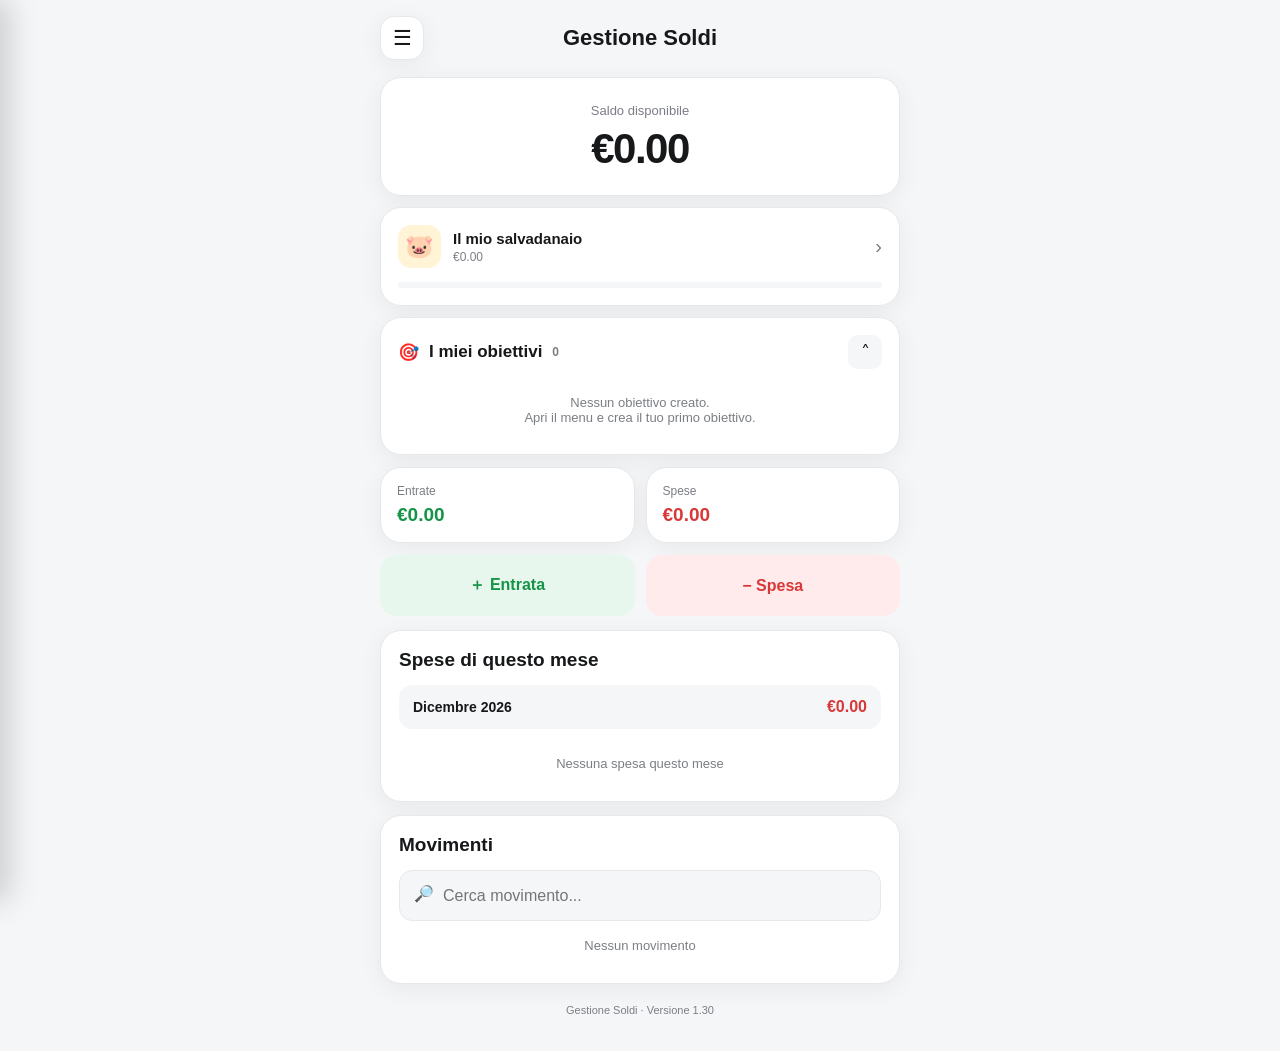
==== index.html @ 5c6f7f49 "Obbiettivi" ====
<!DOCTYPE html>
<html lang="it">

<head>

<meta charset="UTF-8">

<meta
    name="viewport"
    content="width=device-width, initial-scale=1.0, viewport-fit=cover"
>

<meta name="theme-color" content="#f5f6f8">

<title>Gestione Soldi</title>

<style>

* {
    box-sizing: border-box;
    -webkit-tap-highlight-color: transparent;
}

:root {

    --bg: #f5f6f8;
    --card: #ffffff;
    --text: #17181a;
    --muted: #7b7e85;
    --border: #e7e8eb;

    --green: #159447;
    --green-bg: #e7f7ed;

    --red: #d93838;
    --red-bg: #ffebeb;

    --blue: #3478f6;
    --blue-bg: #eaf1ff;

    --yellow: #d99600;
    --yellow-bg: #fff4d6;

    --purple: #7657d9;
    --purple-bg: #eee9ff;

    --shadow: 0 5px 24px rgba(0,0,0,.06);
}

body.dark {

    --bg: #101112;
    --card: #1b1d20;
    --text: #f5f5f5;
    --muted: #a4a6ab;
    --border: #2b2e32;

    --green: #45d77d;
    --green-bg: #173725;

    --red: #ff6969;
    --red-bg: #3c2020;

    --blue: #70a0ff;
    --blue-bg: #202f4d;

    --yellow: #ffc94d;
    --yellow-bg: #3d3118;

    --purple: #a58cff;
    --purple-bg: #30284a;

    --shadow: 0 5px 24px rgba(0,0,0,.25);
}

html {
    background: var(--bg);
}

body {

    margin: 0;

    padding:
        calc(10px + env(safe-area-inset-top))
        14px
        calc(30px + env(safe-area-inset-bottom));

    background: var(--bg);
    color: var(--text);

    font-family:
        -apple-system,
        BlinkMacSystemFont,
        "SF Pro Display",
        "Segoe UI",
        Arial,
        sans-serif;

    min-height: 100vh;
}

button,
input,
select {
    font: inherit;
}

button {
    border: 0;
    cursor: pointer;
    color: var(--text);
}

button:active {
    transform: scale(.97);
}

.app {

    width: 100%;
    max-width: 520px;

    margin: auto;
}

.hidden {
    display: none !important;
}


/* =========================
   HEADER
========================= */

.header {

    height: 55px;

    display: flex;
    align-items: center;
    justify-content: center;

    position: relative;

    margin-bottom: 12px;
}

.title {

    margin: 0;

    font-size: 22px;
    font-weight: 800;

    text-align: center;
}

.menu-button,
.back-button {

    position: absolute;
    left: 0;

    width: 44px;
    height: 44px;

    border-radius: 14px;

    background: var(--card);

    border: 1px solid var(--border);

    box-shadow: var(--shadow);

    font-size: 21px;
}


/* =========================
   MENU
========================= */

.overlay {

    position: fixed;
    inset: 0;

    background: rgba(0,0,0,.42);

    opacity: 0;

    pointer-events: none;

    transition: opacity .25s;

    z-index: 100;
}

.overlay.open {

    opacity: 1;

    pointer-events: auto;
}

.side-menu {

    position: fixed;

    top: 0;
    left: 0;
    bottom: 0;

    width: min(330px, 86vw);

    padding:
        calc(20px + env(safe-area-inset-top))
        18px
        25px;

    background: var(--card);

    transform: translateX(-100%);

    transition: transform .28s ease;

    z-index: 101;

    box-shadow: 8px 0 30px rgba(0,0,0,.18);

    overflow-y: auto;
}

.side-menu.open {
    transform: translateX(0);
}

.menu-header {

    display: flex;

    align-items: center;
    justify-content: space-between;

    padding-bottom: 18px;

    border-bottom: 1px solid var(--border);
}

.menu-title {

    font-size: 23px;

    font-weight: 800;
}

.close-menu {

    width: 42px;
    height: 42px;

    border-radius: 12px;

    background: var(--bg);

    font-size: 23px;
}

.menu-section {

    margin: 22px 0 8px;

    color: var(--muted);

    font-size: 11px;

    font-weight: 700;

    text-transform: uppercase;

    letter-spacing: 1px;
}

.menu-item {

    width: 100%;

    min-height: 52px;

    display: flex;

    align-items: center;

    gap: 13px;

    padding: 11px 13px;

    border-radius: 14px;

    background: transparent;

    text-align: left;

    font-size: 15px;
}

.menu-item:active {
    background: var(--bg);
}

.menu-icon {

    width: 26px;

    text-align: center;

    font-size: 20px;
}

.menu-danger {
    color: var(--red);
}


/* =========================
   CARD
========================= */

.card {

    background: var(--card);

    border: 1px solid var(--border);

    border-radius: 21px;

    box-shadow: var(--shadow);
}


/* =========================
   SALDO
========================= */

.balance-card {

    padding: 25px 20px 22px;

    text-align: center;

    margin-bottom: 11px;
}

.balance-label {

    color: var(--muted);

    font-size: 13px;

    margin-bottom: 7px;
}

.balance {

    font-size: 42px;

    font-weight: 850;

    letter-spacing: -1.5px;

    overflow-wrap: anywhere;
}

.balance-card.balance-spent {
    animation: balanceSpent .45s ease;
}

.balance-card.balance-added {
    animation: balanceAdded .45s ease;
}

@keyframes balanceSpent {

    0% {
        transform: scale(1);
    }

    35% {
        transform: scale(.97);
    }

    70% {
        transform: scale(1.02);
    }

    100% {
        transform: scale(1);
    }
}

@keyframes balanceAdded {

    0% {
        transform: scale(1);
    }

    35% {
        transform: scale(1.04);
    }

    70% {
        transform: scale(.99);
    }

    100% {
        transform: scale(1);
    }
}


/* =========================
   TOAST
========================= */

.toast {

    position: fixed;

    left: 50%;

    bottom:
        calc(25px + env(safe-area-inset-bottom));

    transform:
        translate(-50%, 30px)
        scale(.95);

    opacity: 0;

    pointer-events: none;

    z-index: 1000;

    display: flex;

    align-items: center;

    gap: 10px;

    padding: 13px 17px;

    border-radius: 15px;

    background: var(--text);

    color: var(--card);

    box-shadow: 0 10px 35px rgba(0,0,0,.22);

    font-size: 14px;

    font-weight: 700;

    white-space: nowrap;

    transition:
        opacity .25s ease,
        transform .25s ease;
}

.toast.show {

    opacity: 1;

    transform:
        translate(-50%, 0)
        scale(1);
}

.toast-icon {
    font-size: 20px;
}


/* =========================
   SALVADANAIO MINI
========================= */

.savings-mini {

    padding: 17px;

    margin-bottom: 11px;

    cursor: pointer;
}

.savings-mini-top {

    display: flex;

    align-items: center;

    justify-content: space-between;

    gap: 12px;
}

.savings-mini-left {

    display: flex;

    align-items: center;

    gap: 12px;

    min-width: 0;
}

.savings-icon {

    width: 43px;
    height: 43px;

    display: flex;

    align-items: center;

    justify-content: center;

    flex-shrink: 0;

    border-radius: 13px;

    background: var(--yellow-bg);

    font-size: 23px;
}

.savings-name {

    font-size: 15px;

    font-weight: 750;
}

.savings-amount {

    margin-top: 3px;

    color: var(--muted);

    font-size: 12px;
}

.savings-arrow {

    color: var(--muted);

    font-size: 20px;
}

.mini-progress {

    height: 6px;

    margin-top: 14px;

    background: var(--bg);

    border-radius: 20px;

    overflow: hidden;
}

.mini-progress-fill {

    height: 100%;

    width: 0%;

    background: var(--yellow);

    border-radius: 20px;

    transition: width .3s;
}


/* =========================
   OBIETTIVI HOME
========================= */

.goals-home {

    padding: 17px;

    margin-bottom: 12px;
}

.goals-home-header {

    display: flex;

    align-items: center;

    justify-content: space-between;

    gap: 10px;

    cursor: pointer;
}

.goals-home-title {

    display: flex;

    align-items: center;

    gap: 10px;

    font-size: 17px;

    font-weight: 800;
}

.goals-count {

    color: var(--muted);

    font-size: 12px;

    font-weight: 600;
}

.goals-toggle {

    width: 34px;
    height: 34px;

    border-radius: 10px;

    background: var(--bg);

    font-size: 18px;
}

.goals-home-list {

    margin-top: 14px;
}

.goal-mini {

    padding: 13px 0;

    border-top: 1px solid var(--border);
}

.goal-mini-top {

    display: flex;

    align-items: center;

    justify-content: space-between;

    gap: 10px;
}

.goal-mini-info {

    min-width: 0;
}

.goal-mini-name {

    font-size: 14px;

    font-weight: 750;

    overflow-wrap: anywhere;
}

.goal-mini-category {

    margin-top: 3px;

    color: var(--muted);

    font-size: 11px;
}

.goal-mini-amount {

    font-size: 13px;

    font-weight: 750;

    white-space: nowrap;
}

.goal-progress {

    height: 7px;

    margin-top: 9px;

    background: var(--bg);

    border-radius: 20px;

    overflow: hidden;
}

.goal-progress-fill {

    height: 100%;

    width: 0%;

    background: var(--blue);

    border-radius: 20px;

    transition:
        width .35s ease,
        background .3s ease;
}

.goal-progress-fill.completed {

    background: var(--green);
}

.goal-mini-bottom {

    display: flex;

    align-items: center;

    justify-content: space-between;

    margin-top: 6px;

    color: var(--muted);

    font-size: 11px;
}

.completed-text {

    color: var(--green);

    font-weight: 800;
}


/* =========================
   STATISTICHE
========================= */

.stats {

    display: grid;

    grid-template-columns: 1fr 1fr;

    gap: 11px;

    margin-bottom: 12px;
}

.stat {
    padding: 16px;
}

.stat-label {

    color: var(--muted);

    font-size: 12px;

    margin-bottom: 6px;
}

.stat-value {

    font-size: 19px;

    font-weight: 800;
}

.green {
    color: var(--green);
}

.red {
    color: var(--red);
}


/* =========================
   AZIONI
========================= */

.actions {

    display: grid;

    grid-template-columns: 1fr 1fr;

    gap: 11px;

    margin-bottom: 14px;
}

.action {

    height: 61px;

    border-radius: 16px;

    font-size: 16px;

    font-weight: 750;
}

.income {

    background: var(--green-bg);

    color: var(--green);
}

.expense {

    background: var(--red-bg);

    color: var(--red);
}


/* =========================
   SEZIONI
========================= */

.section {

    padding: 18px;

    margin-bottom: 13px;
}

.section-title {

    margin: 0 0 14px;

    font-size: 19px;

    font-weight: 800;
}


/* =========================
   FORM
========================= */

.form {

    padding: 19px;

    margin-bottom: 14px;
}

.form-title {

    margin: 0 0 15px;

    font-size: 19px;

    font-weight: 800;
}

input,
select {

    width: 100%;

    height: 51px;

    margin-bottom: 10px;

    padding: 0 14px;

    border: 1px solid var(--border);

    border-radius: 13px;

    outline: none;

    background: var(--bg);

    color: var(--text);

    font-size: 16px;
}

.save {

    width: 100%;

    height: 51px;

    border-radius: 13px;

    background: var(--text);

    color: var(--card);

    font-weight: 750;
}

.cancel {

    width: 100%;

    height: 47px;

    margin-top: 8px;

    border-radius: 13px;

    background: var(--bg);
}


/* =========================
   RIEPILOGO
========================= */

.month-summary {

    display: flex;

    justify-content: space-between;

    align-items: center;

    padding: 13px 14px;

    margin-bottom: 15px;

    border-radius: 13px;

    background: var(--bg);
}

.month-name {

    font-weight: 700;

    font-size: 14px;
}

.month-total {

    color: var(--red);

    font-weight: 800;
}


/* =========================
   CATEGORIE
========================= */

.category-row {
    margin-bottom: 14px;
}

.category-header {

    display: flex;

    justify-content: space-between;

    gap: 10px;

    margin-bottom: 6px;

    font-size: 13px;
}

.category-name {
    font-weight: 650;
}

.category-amount {

    color: var(--muted);

    font-weight: 700;
}

.bar {

    height: 7px;

    background: var(--bg);

    border-radius: 20px;

    overflow: hidden;
}

.bar-fill {

    height: 100%;

    background: var(--red);

    border-radius: 20px;
}


/* =========================
   RICERCA
========================= */

.search {

    position: relative;

    margin-bottom: 5px;
}

.search input {

    margin: 0;

    padding-left: 43px;
}

.search-icon {

    position: absolute;

    left: 15px;

    top: 14px;

    color: var(--muted);
}


/* =========================
   MOVIMENTI
========================= */

.movement {

    padding: 15px 0;

    border-bottom: 1px solid var(--border);
}

.movement:last-child {
    border-bottom: none;
}

.movement-top {

    display: flex;

    align-items: flex-start;

    justify-content: space-between;

    gap: 10px;
}

.movement-info {

    min-width: 0;

    flex: 1;
}

.movement-title {

    font-size: 15px;

    font-weight: 700;

    overflow-wrap: anywhere;
}

.movement-date {

    margin-top: 5px;

    color: var(--muted);

    font-size: 12px;
}

.movement-category {

    display: inline-block;

    margin-top: 7px;

    padding: 5px 9px;

    border-radius: 8px;

    background: var(--bg);

    color: var(--muted);

    font-size: 11px;
}

.movement-buttons {

    display: flex;

    gap: 5px;
}

.edit,
.delete {

    width: 36px;
    height: 36px;

    border-radius: 10px;

    background: var(--bg);
}

.delete {
    color: var(--red);
}

.savings-movement {
    border-left: 3px solid var(--yellow);
    padding-left: 10px;
}


/* =========================
   PAGINE
========================= */

#homePage {
    display: block;
}

#savingsPage,
#goalsPage {
    display: none;
}

.empty {

    padding: 12px 0;

    text-align: center;

    color: var(--muted);

    font-size: 13px;
}


/* =========================
   SALVADANAIO
========================= */

.savings-card {

    padding: 20px;

    margin-bottom: 13px;
}

.savings-big-header {

    display: flex;

    align-items: center;

    gap: 13px;

    margin-bottom: 18px;
}

.big-pig {

    width: 55px;
    height: 55px;

    display: flex;

    align-items: center;

    justify-content: center;

    border-radius: 17px;

    background: var(--yellow-bg);

    font-size: 30px;
}

.savings-page-name {

    font-size: 20px;

    font-weight: 800;
}

.savings-page-subtitle {

    margin-top: 3px;

    color: var(--muted);

    font-size: 12px;
}

.savings-big-amount {

    font-size: 37px;

    font-weight: 850;

    letter-spacing: -1px;

    margin-bottom: 4px;
}

.savings-target {

    color: var(--muted);

    font-size: 13px;

    margin-bottom: 14px;
}

.progress {

    height: 11px;

    background: var(--bg);

    border-radius: 20px;

    overflow: hidden;
}

.progress-fill {

    height: 100%;

    width: 0%;

    background: var(--yellow);

    border-radius: 20px;

    transition: width .3s;
}

.progress-fill.completed {
    background: var(--green);
}

.progress-text {

    margin-top: 7px;

    text-align: right;

    color: var(--muted);

    font-size: 12px;
}

.completed-badge {

    display: inline-flex;

    align-items: center;

    gap: 5px;

    margin-top: 8px;

    padding: 6px 9px;

    border-radius: 9px;

    background: var(--green-bg);

    color: var(--green);

    font-size: 12px;

    font-weight: 800;
}

.savings-actions {

    display: grid;

    grid-template-columns: 1fr 1fr;

    gap: 9px;

    margin-top: 17px;
}

.savings-add,
.savings-remove {

    height: 50px;

    border-radius: 13px;

    font-weight: 750;
}

.savings-add {

    background: var(--green-bg);

    color: var(--green);
}

.savings-remove {

    background: var(--red-bg);

    color: var(--red);
}

.settings-button {

    width: 100%;

    height: 46px;

    margin-top: 9px;

    border-radius: 12px;

    background: var(--bg);

    font-size: 13px;
}

.info-card {

    padding: 18px;

    line-height: 1.6;

    color: var(--muted);

    font-size: 13px;
}


/* =========================
   OBIETTIVI
========================= */

.goals-toolbar {

    display: grid;

    grid-template-columns: 1fr 1fr;

    gap: 9px;

    margin-bottom: 13px;
}

.goal-toolbar-button {

    height: 51px;

    border-radius: 14px;

    font-weight: 750;

    background: var(--card);

    border: 1px solid var(--border);

    box-shadow: var(--shadow);
}

.goal-toolbar-button.primary {

    background: var(--text);

    color: var(--card);

    border: none;
}

.goals-list {

    display: flex;

    flex-direction: column;

    gap: 12px;
}

.goal-card {

    padding: 18px;

    transition: transform .2s ease;
}

.goal-card.completed-card {

    border-color: var(--green);
}

.goal-card-header {

    display: flex;

    align-items: flex-start;

    justify-content: space-between;

    gap: 12px;
}

.goal-icon {

    width: 47px;
    height: 47px;

    flex-shrink: 0;

    display: flex;

    align-items: center;

    justify-content: center;

    border-radius: 14px;

    background: var(--blue-bg);

    font-size: 24px;
}

.goal-main {

    flex: 1;

    min-width: 0;
}

.goal-name {

    font-size: 17px;

    font-weight: 800;

    overflow-wrap: anywhere;
}

.goal-category {

    margin-top: 4px;

    color: var(--muted);

    font-size: 12px;
}

.goal-menu {

    width: 36px;
    height: 36px;

    border-radius: 10px;

    background: var(--bg);

    font-size: 17px;
}

.goal-amount-row {

    display: flex;

    justify-content: space-between;

    align-items: baseline;

    gap: 10px;

    margin-top: 18px;
}

.goal-current {

    font-size: 24px;

    font-weight: 850;
}

.goal-target {

    color: var(--muted);

    font-size: 12px;

    text-align: right;
}

.goal-card-progress {

    height: 10px;

    margin-top: 10px;

    background: var(--bg);

    border-radius: 20px;

    overflow: hidden;
}

.goal-card-fill {

    height: 100%;

    width: 0%;

    background: var(--blue);

    border-radius: 20px;

    transition:
        width .4s ease,
        background .3s ease;
}

.goal-card-fill.completed {
    background: var(--green);
}

.goal-status {

    margin-top: 8px;

    color: var(--muted);

    font-size: 12px;
}

.goal-status.completed {

    color: var(--green);

    font-weight: 800;
}

.goal-actions {

    display: grid;

    grid-template-columns: 1fr 1fr;

    gap: 8px;

    margin-top: 15px;
}

.goal-add,
.goal-remove {

    height: 45px;

    border-radius: 12px;

    font-size: 13px;

    font-weight: 750;
}

.goal-add {

    background: var(--green-bg);

    color: var(--green);
}

.goal-remove {

    background: var(--red-bg);

    color: var(--red);
}

.goal-card-menu {

    display: none;

    margin-top: 9px;

    padding-top: 9px;

    border-top: 1px solid var(--border);
}

.goal-card-menu.open {
    display: block;
}

.goal-menu-option {

    width: 100%;

    min-height: 43px;

    border-radius: 10px;

    background: transparent;

    text-align: left;

    padding: 8px 10px;

    font-size: 13px;
}

.goal-menu-option:active {
    background: var(--bg);
}

.goal-menu-option.danger {
    color: var(--red);
}


/* =========================
   POPUP
========================= */

.modal-overlay {

    position: fixed;

    inset: 0;

    z-index: 500;

    display: flex;

    align-items: flex-end;

    justify-content: center;

    padding:
        0
        12px
        calc(12px + env(safe-area-inset-bottom));

    background: rgba(0,0,0,.45);

    opacity: 0;

    pointer-events: none;

    transition: opacity .22s ease;
}

.modal-overlay.open {

    opacity: 1;

    pointer-events: auto;
}

.amount-modal {

    width: 100%;

    max-width: 520px;

    max-height: 90vh;

    overflow-y: auto;

    padding: 22px 18px 18px;

    background: var(--card);

    border-radius: 25px;

    box-shadow:
        0 -8px 40px rgba(0,0,0,.20);

    transform: translateY(30px);

    transition: transform .25s ease;
}

.modal-overlay.open .amount-modal {
    transform: translateY(0);
}

.modal-handle {

    width: 42px;

    height: 5px;

    margin: 0 auto 20px;

    border-radius: 10px;

    background: var(--border);
}

.modal-title {

    text-align: center;

    font-size: 20px;

    font-weight: 800;

    margin-bottom: 5px;
}

.modal-subtitle {

    text-align: center;

    color: var(--muted);

    font-size: 13px;

    margin-bottom: 20px;
}

.amount-input {

    width: 100%;

    height: 70px;

    margin: 0 0 12px;

    padding: 0 15px;

    border-radius: 17px;

    border: 2px solid var(--border);

    background: var(--bg);

    color: var(--text);

    font-size: 32px;

    font-weight: 800;

    text-align: center;

    outline: none;
}

.amount-input:focus {
    border-color: var(--blue);
}

.modal-confirm {

    width: 100%;

    height: 56px;

    border-radius: 15px;

    background: var(--text);

    color: var(--card);

    font-weight: 800;

    font-size: 16px;
}

.modal-cancel {

    width: 100%;

    height: 46px;

    margin-top: 7px;

    border-radius: 14px;

    background: transparent;

    color: var(--muted);

    font-weight: 650;
}


/* =========================
   DETTAGLI
========================= */

.details-title {

    font-size: 20px;

    font-weight: 800;

    text-align: center;

    margin-bottom: 5px;
}

.details-subtitle {

    color: var(--muted);

    text-align: center;

    font-size: 13px;

    margin-bottom: 18px;
}

.details-buttons {

    display: grid;

    grid-template-columns: 1fr 1fr;

    gap: 8px;

    margin-top: 4px;
}

.skip-button {

    width: 100%;

    height: 50px;

    border-radius: 14px;

    background: var(--bg);

    font-weight: 700;
}

.detail-save {

    width: 100%;

    height: 50px;

    border-radius: 14px;

    background: var(--text);

    color: var(--card);

    font-weight: 750;
}


/* =========================
   CREAZIONE OBIETTIVO
========================= */

.goal-form-label {

    display: block;

    margin: 2px 0 7px;

    color: var(--muted);

    font-size: 12px;

    font-weight: 650;
}

.icon-picker {

    display: grid;

    grid-template-columns:
        repeat(6, 1fr);

    gap: 7px;

    margin-bottom: 12px;
}

.icon-choice {

    height: 43px;

    border-radius: 11px;

    background: var(--bg);

    font-size: 19px;

    border: 1px solid transparent;
}

.icon-choice.selected {

    border-color: var(--blue);

    background: var(--blue-bg);
}


/* =========================
   DIVISIONE
========================= */

.divide-summary {

    padding: 14px;

    border-radius: 14px;

    background: var(--bg);

    margin-bottom: 14px;

    text-align: center;
}

.divide-result {

    margin-top: 5px;

    font-size: 19px;

    font-weight: 800;
}

.select-all-row {

    display: flex;

    align-items: center;

    justify-content: space-between;

    margin-bottom: 9px;

    color: var(--muted);

    font-size: 12px;
}

.select-all-button {

    padding: 6px 9px;

    border-radius: 9px;

    background: var(--bg);

    font-size: 12px;
}

.goal-select-list {

    display: flex;

    flex-direction: column;

    gap: 7px;

    margin-bottom: 14px;
}

.goal-select-item {

    display: flex;

    align-items: center;

    gap: 10px;

    min-height: 50px;

    padding: 9px 11px;

    border-radius: 13px;

    background: var(--bg);

    cursor: pointer;
}

.goal-select-item input {

    width: 19px;
    height: 19px;

    margin: 0;

    accent-color: var(--blue);
}

.goal-select-icon {
    font-size: 20px;
}

.goal-select-name {

    flex: 1;

    min-width: 0;

    font-size: 13px;

    font-weight: 700;

    overflow-wrap: anywhere;
}

.goal-select-amount {

    color: var(--muted);

    font-size: 11px;

    white-space: nowrap;
}


/* =========================
   VERSIONE
========================= */

.version {

    text-align: center;

    color: var(--muted);

    font-size: 11px;

    margin: 20px 0 5px;
}


/* =========================
   RESPONSIVE
========================= */

@media (max-width: 370px) {

    body {

        padding-left: 10px;

        padding-right: 10px;
    }

    .balance {
        font-size: 36px;
    }

    .icon-picker {
        grid-template-columns:
            repeat(5, 1fr);
    }

}

</style>

</head>


<body>


<!-- =========================
     MENU
========================= -->

<div
    id="overlay"
    class="overlay"
    onclick="closeMenu()">
</div>


<aside
    id="sideMenu"
    class="side-menu">

    <div class="menu-header">

        <div class="menu-title">
            Menu
        </div>

        <button
            class="close-menu"
            onclick="closeMenu()">

            ×

        </button>

    </div>


    <div class="menu-section">
        Navigazione
    </div>


    <button
        class="menu-item"
        onclick="showHome()">

        <span class="menu-icon">
            🏠
        </span>

        <span>
            Home
        </span>

    </button>


    <button
        class="menu-item"
        onclick="showGoals()">

        <span class="menu-icon">
            🎯
        </span>

        <span>
            Obiettivi
        </span>

    </button>


    <button
        class="menu-item"
        onclick="showSavings()">

        <span class="menu-icon">
            🐷
        </span>

        <span>
            Salvadanaio
        </span>

    </button>


    <button
        class="menu-item"
        onclick="openCreateGoalModal()">

        <span class="menu-icon">
            ＋
        </span>

        <span>
            Crea obiettivo
        </span>

    </button>


    <div class="menu-section">
        Impostazioni
    </div>


    <button
        class="menu-item"
        onclick="toggleTheme()">

        <span
            id="themeIcon"
            class="menu-icon">

            🌙

        </span>

        <span id="themeText">
            Tema scuro
        </span>

    </button>


    <button
        class="menu-item menu-danger"
        onclick="resetAll()">

        <span class="menu-icon">
            🗑️
        </span>

        <span>
            Azzera conto e dati
        </span>

    </button>

</aside>


<!-- =========================
     TOAST
========================= -->

<div
    id="toast"
    class="toast">

    <span
        id="toastIcon"
        class="toast-icon">

        ✓

    </span>

    <span id="toastText">
        Fatto!
    </span>

</div>


<!-- =========================
     POPUP IMPORTO
========================= -->

<div
    id="amountModal"
    class="modal-overlay">

    <div class="amount-modal">

        <div class="modal-handle">
        </div>


        <div
            id="amountModalTitle"
            class="modal-title">

            Inserisci importo

        </div>


        <div
            id="amountModalSubtitle"
            class="modal-subtitle">

            Inserisci solo l'importo

        </div>


        <input
            id="quickAmount"
            class="amount-input"
            type="number"
            inputmode="decimal"
            min="0"
            step="0.01"
            enterkeyhint="done"
            placeholder="€ 0,00"
        >


        <button
            class="modal-confirm"
            onclick="confirmQuickAmount()">

            Continua

        </button>


        <button
            class="modal-cancel"
            onclick="closeAmountModal()">

            Annulla

        </button>

    </div>

</div>


<!-- =========================
     POPUP DETTAGLI
========================= -->

<div
    id="detailsModal"
    class="modal-overlay">

    <div class="amount-modal">

        <div class="modal-handle">
        </div>


        <div class="details-title">

            Aggiungi dettagli?

        </div>


        <div class="details-subtitle">

            Facoltativo. Puoi anche
            registrare subito il movimento.

        </div>


        <input
            id="quickDescription"
            type="text"
            maxlength="100"
            placeholder="Descrizione (opzionale)"
        >


        <select id="quickCategory">

            <option value="">
                Categoria (opzionale)
            </option>

            <option value="💼 Stipendio">
                💼 Stipendio
            </option>

            <option value="💰 Bonus">
                💰 Bonus
            </option>

            <option value="🎁 Regalo">
                🎁 Regalo
            </option>

            <option value="🏦 Investimenti">
                🏦 Investimenti
            </option>

            <option value="🏠 Affitto">
                🏠 Affitto
            </option>

            <option value="💡 Bollette">
                💡 Bollette
            </option>

            <option value="🛒 Spesa alimentare">
                🛒 Spesa alimentare
            </option>

            <option value="🍔 Ristoranti">
                🍔 Ristoranti
            </option>

            <option value="🚗 Benzina">
                🚗 Benzina
            </option>

            <option value="🚌 Trasporti">
                🚌 Trasporti
            </option>

            <option value="🛍️ Shopping">
                🛍️ Shopping
            </option>

            <option value="🎮 Svago">
                🎮 Svago
            </option>

            <option value="💊 Salute">
                💊 Salute
            </option>

            <option value="📱 Abbonamenti">
                📱 Abbonamenti
            </option>

            <option value="📚 Istruzione">
                📚 Istruzione
            </option>

            <option value="🐶 Animali">
                🐶 Animali
            </option>

            <option value="✈️ Viaggi">
                ✈️ Viaggi
            </option>

            <option value="📦 Altro">
                📦 Altro
            </option>

        </select>


        <div class="details-buttons">

            <button
                class="skip-button"
                onclick="saveQuickTransaction(false)">

                Salta

            </button>


            <button
                class="detail-save"
                onclick="saveQuickTransaction(true)">

                Salva

            </button>

        </div>

    </div>

</div>


<!-- =========================
     POPUP CREA OBIETTIVO
========================= -->

<div
    id="createGoalModal"
    class="modal-overlay">

    <div class="amount-modal">

        <div class="modal-handle">
        </div>


        <div class="modal-title">
            🎯 Nuovo obiettivo
        </div>


        <div class="modal-subtitle">
            Crea un obiettivo e stabilisci quanto vuoi mettere da parte.
        </div>


        <label class="goal-form-label">
            Nome
        </label>

        <input
            id="newGoalName"
            type="text"
            maxlength="50"
            placeholder="Es. Nuova macchina"
        >


        <label class="goal-form-label">
            Categoria
        </label>

        <select id="newGoalCategory">

            <option value="🎯 Generale">
                🎯 Generale
            </option>

            <option value="🏠 Casa">
                🏠 Casa
            </option>

            <option value="🚗 Auto">
                🚗 Auto
            </option>

            <option value="✈️ Viaggi">
                ✈️ Viaggi
            </option>

            <option value="🎮 Tecnologia">
                🎮 Tecnologia
            </option>

            <option value="🎓 Istruzione">
                🎓 Istruzione
            </option>

            <option value="💼 Lavoro">
                💼 Lavoro
            </option>

            <option value="💰 Risparmio">
                💰 Risparmio
            </option>

            <option value="🎁 Regali">
                🎁 Regali
            </option>

            <option value="❤️ Personale">
                ❤️ Personale
            </option>

            <option value="📦 Altro">
                📦 Altro
            </option>

        </select>


        <label class="goal-form-label">
            Icona
        </label>


        <div
            id="iconPicker"
            class="icon-picker">

        </div>


        <label class="goal-form-label">
            Obiettivo (€)
        </label>

        <input
            id="newGoalTarget"
            type="number"
            inputmode="decimal"
            min="0.01"
            step="0.01"
            placeholder="Es. 1000"
        >


        <button
            class="modal-confirm"
            onclick="createGoal()">

            Crea obiettivo

        </button>


        <button
            class="modal-cancel"
            onclick="closeCreateGoalModal()">

            Annulla

        </button>

    </div>

</div>


<!-- =========================
     POPUP DIVISIONE
========================= -->

<div
    id="divideModal"
    class="modal-overlay">

    <div class="amount-modal">

        <div class="modal-handle">
        </div>


        <div class="modal-title">
            ➗ Dividi denaro
        </div>


        <div class="modal-subtitle">
            Scegli quanto vuoi distribuire e tra quali obiettivi.
        </div>


        <input
            id="divideAmount"
            class="amount-input"
            type="number"
            inputmode="decimal"
            min="0.01"
            step="0.01"
            placeholder="€ 0,00"
            oninput="updateDividePreview()"
        >


        <div class="divide-summary">

            <div>
                Somma da dividere
            </div>

            <div
                id="dividePreview"
                class="divide-result">

                Seleziona gli obiettivi

            </div>

        </div>


        <div class="select-all-row">

            <span>
                Obiettivi disponibili
            </span>


            <button
                class="select-all-button"
                onclick="toggleSelectAllGoals()">

                Seleziona tutti

            </button>

        </div>


        <div
            id="goalSelectList"
            class="goal-select-list">

        </div>


        <button
            class="modal-confirm"
            onclick="divideMoneyEqually()">

            Dividi

        </button>


        <button
            class="modal-cancel"
            onclick="closeDivideModal()">

            Annulla

        </button>

    </div>

</div>


<!-- =========================
     HOME
========================= -->

<main
    id="homePage"
    class="app">


    <header class="header">

        <button
            class="menu-button"
            onclick="openMenu()">

            ☰

        </button>


        <h1 class="title">
            Gestione Soldi
        </h1>

    </header>


    <section
        id="balanceCard"
        class="card balance-card">

        <div class="balance-label">
            Saldo disponibile
        </div>

        <div
            id="balance"
            class="balance">

            €0.00

        </div>

    </section>


    <!-- SALVADANAIO -->

    <section
        class="card savings-mini"
        onclick="showSavings()">

        <div class="savings-mini-top">

            <div class="savings-mini-left">

                <div class="savings-icon">
                    🐷
                </div>

                <div>

                    <div
                        id="miniSavingsName"
                        class="savings-name">

                        Il mio salvadanaio

                    </div>

                    <div
                        id="miniSavingsAmount"
                        class="savings-amount">

                        €0.00

                    </div>

                </div>

            </div>


            <div class="savings-arrow">
                ›
            </div>

        </div>


        <div class="mini-progress">

            <div
                id="miniProgress"
                class="mini-progress-fill">
            </div>

        </div>

    </section>


    <!-- OBIETTIVI -->

    <section class="card goals-home">

        <div
            class="goals-home-header"
            onclick="toggleHomeGoals()">

            <div class="goals-home-title">

                <span>
                    🎯
                </span>

                <span>
                    I miei obiettivi
                </span>

                <span
                    id="goalsCount"
                    class="goals-count">

                    0

                </span>

            </div>


            <button
                id="goalsToggle"
                class="goals-toggle"
                onclick="event.stopPropagation(); toggleHomeGoals()">

                ˄

            </button>

        </div>


        <div
            id="goalsHomeList"
            class="goals-home-list">

        </div>

    </section>


    <!-- STATISTICHE -->

    <div class="stats">

        <section class="card stat">

            <div class="stat-label">
                Entrate
            </div>

            <div
                id="totalIncome"
                class="stat-value green">

                €0.00

            </div>

        </section>


        <section class="card stat">

            <div class="stat-label">
                Spese
            </div>

            <div
                id="totalExpense"
                class="stat-value red">

                €0.00

            </div>

        </section>

    </div>


    <!-- AZIONI -->

    <div class="actions">

        <button
            class="action income"
            onclick="openQuickTransaction('income')">

            ＋ Entrata

        </button>


        <button
            class="action expense"
            onclick="openQuickTransaction('expense')">

            − Spesa

        </button>

    </div>


    <!-- FORM CLASSICO -->

    <section
        id="form"
        class="card form hidden">

        <h2
            id="formTitle"
            class="form-title">

            Nuova operazione

        </h2>


        <input
            id="amount"
            type="number"
            inputmode="decimal"
            min="0"
            step="0.01"
            placeholder="Importo (€)"
        >


        <input
            id="description"
            type="text"
            maxlength="100"
            placeholder="Descrizione (opzionale)"
        >


        <select id="category">

            <option value="">
                Categoria (opzionale)
            </option>

            <option value="💼 Stipendio">
                💼 Stipendio
            </option>

            <option value="💰 Bonus">
                💰 Bonus
            </option>

            <option value="🎁 Regalo">
                🎁 Regalo
            </option>

            <option value="🏦 Investimenti">
                🏦 Investimenti
            </option>

            <option value="🏠 Affitto">
                🏠 Affitto
            </option>

            <option value="💡 Bollette">
                💡 Bollette
            </option>

            <option value="🛒 Spesa alimentare">
                🛒 Spesa alimentare
            </option>

            <option value="🍔 Ristoranti">
                🍔 Ristoranti
            </option>

            <option value="🚗 Benzina">
                🚗 Benzina
            </option>

            <option value="🚌 Trasporti">
                🚌 Trasporti
            </option>

            <option value="🛍️ Shopping">
                🛍️ Shopping
            </option>

            <option value="🎮 Svago">
                🎮 Svago
            </option>

            <option value="💊 Salute">
                💊 Salute
            </option>

            <option value="📱 Abbonamenti">
                📱 Abbonamenti
            </option>

            <option value="📚 Istruzione">
                📚 Istruzione
            </option>

            <option value="🐶 Animali">
                🐶 Animali
            </option>

            <option value="✈️ Viaggi">
                ✈️ Viaggi
            </option>

            <option value="📦 Altro">
                📦 Altro
            </option>

        </select>


        <input
            id="date"
            type="date"
        >


        <button
            class="save"
            onclick="saveMovement()">

            Salva operazione

        </button>


        <button
            class="cancel"
            onclick="closeForm()">

            Annulla

        </button>

    </section>


    <!-- SPESE MESE -->

    <section class="card section">

        <h2 class="section-title">
            Spese di questo mese
        </h2>


        <div class="month-summary">

            <span
                id="monthName"
                class="month-name">

                Mese corrente

            </span>


            <span
                id="monthTotal"
                class="month-total">

                €0.00

            </span>

        </div>


        <div id="categories">
        </div>

    </section>


    <!-- MOVIMENTI -->

    <section class="card section">

        <h2 class="section-title">
            Movimenti
        </h2>


        <div class="search">

            <span class="search-icon">
                🔎
            </span>


            <input
                id="search"
                type="search"
                placeholder="Cerca movimento..."
                oninput="renderMovements()"
            >

        </div>


        <div id="movements">
        </div>

    </section>


    <div class="version">
        Gestione Soldi · Versione 1.30
    </div>

</main>


<!-- =========================
     PAGINA SALVADANAIO
========================= -->

<main
    id="savingsPage"
    class="app">


    <header class="header">

        <button
            class="back-button"
            onclick="showHome()">

            ←

        </button>


        <h1 class="title">
            Salvadanaio
        </h1>

    </header>


    <section class="card savings-card">

        <div class="savings-big-header">

            <div class="big-pig">
                🐷
            </div>


            <div>

                <div
                    id="savingsPageName"
                    class="savings-page-name">

                    Il mio salvadanaio

                </div>


                <div class="savings-page-subtitle">

                    I soldi che hai messo da parte

                </div>

            </div>

        </div>


        <div
            id="savingsBigAmount"
            class="savings-big-amount">

            €0.00

        </div>


        <div
            id="savingsTarget"
            class="savings-target">

            Obiettivo: €0.00

        </div>


        <div class="progress">

            <div
                id="savingsProgress"
                class="progress-fill">
            </div>

        </div>


        <div
            id="savingsProgressText"
            class="progress-text">

            0%

        </div>


        <div
            id="savingsCompleted"
            class="completed-badge hidden">

            ✓ Completato

        </div>


        <div class="savings-actions">

            <button
                class="savings-add"
                onclick="openSavingsAmountModal('add')">

                ＋ Metti soldi

            </button>


            <button
                class="savings-remove"
                onclick="openSavingsAmountModal('remove')">

                − Preleva

            </button>

        </div>


        <button
            class="settings-button"
            onclick="toggleSavingsSettings()">

            ⚙️ Modifica obiettivo

        </button>


        <div
            id="savingsSettings"
            class="form hidden">

            <h2 class="form-title">
                Impostazioni salvadanaio
            </h2>


            <input
                id="savingsNameInput"
                type="text"
                maxlength="40"
                placeholder="Nome del salvadanaio"
            >


            <input
                id="savingsTargetInput"
                type="number"
                inputmode="decimal"
                min="0"
                step="0.01"
                placeholder="Obiettivo (€)"
            >


            <button
                class="save"
                onclick="saveSavingsSettings()">

                Salva

            </button>

        </div>

    </section>


    <section class="card info-card">

        <strong>
            💡 Come funziona
        </strong>

        <br><br>

        Il salvadanaio è collegato al saldo.

        <br><br>

        Quando metti soldi nel salvadanaio,
        vengono tolti dal saldo disponibile.

        <br><br>

        Quando prelevi, tornano
        automaticamente nel saldo.

    </section>


    <div class="version">
        Gestione Soldi · Versione 1.30
    </div>

</main>


<!-- =========================
     PAGINA OBIETTIVI
========================= -->

<main
    id="goalsPage"
    class="app">


    <header class="header">

        <button
            class="back-button"
            onclick="showHome()">

            ←

        </button>


        <h1 class="title">
            Obiettivi
        </h1>

    </header>


    <div class="goals-toolbar">

        <button
            class="goal-toolbar-button primary"
            onclick="openCreateGoalModal()">

            ＋ Crea obiettivo

        </button>


        <button
            class="goal-toolbar-button"
            onclick="openDivideModal()">

            ➗ Dividi

        </button>

    </div>


    <div
        id="goalsList"
        class="goals-list">

    </div>


    <div class="version">
        Gestione Soldi · Versione 1.30
    </div>

</main>


<script>


/* =========================================================
   DATI
========================================================= */

let balance =
    Number(
        localStorage.getItem("balance")
    ) || 0;


let movements;

try {

    movements =
        JSON.parse(
            localStorage.getItem("movements")
        ) || [];

    if (!Array.isArray(movements)) {
        movements = [];
    }

} catch {

    movements = [];

}


let savingsAmount =
    Number(
        localStorage.getItem("savingsAmount")
    ) || 0;


let savingsTarget =
    Number(
        localStorage.getItem("savingsTarget")
    ) || 0;


let savingsName =
    localStorage.getItem("savingsName")
    || "Il mio salvadanaio";


let goals;

try {

    goals =
        JSON.parse(
            localStorage.getItem("goals")
        ) || [];

    if (!Array.isArray(goals)) {
        goals = [];
    }

} catch {

    goals = [];

}


let quickType = "income";

let quickAmountValue = 0;

let quickSavingsType = "add";

let quickGoalId = null;

let operationType = "income";

let editingIndex = null;

let selectedGoalIcon = "🎯";

let homeGoalsOpen = true;


/* =========================================================
   ICONA OBIETTIVI
========================================================= */

const goalIcons = [

    "🎯",
    "🏠",
    "🚗",
    "✈️",
    "🎮",
    "💻",
    "📱",
    "🎓",
    "💰",
    "❤️",
    "🎁",
    "🏖️",
    "🚲",
    "🛋️",
    "🐶",
    "📚",
    "🎵",
    "📷"

];


/* =========================================================
   UTILITÀ
========================================================= */

function money(value) {

    return "€" +
        Number(value).toFixed(2);

}


function today() {

    const d = new Date();

    return d.getFullYear() +
        "-" +
        String(
            d.getMonth() + 1
        ).padStart(2, "0") +
        "-" +
        String(
            d.getDate()
        ).padStart(2, "0");

}


function formatDate(date) {

    if (!date) return "";

    const p =
        date.split("-");

    if (p.length !== 3) {
        return date;
    }

    return p[2] +
        "/" +
        p[1] +
        "/" +
        p[0];

}


function escapeHTML(text) {

    return String(text ?? "")
        .replace(/&/g, "&amp;")
        .replace(/</g, "&lt;")
        .replace(/>/g, "&gt;")
        .replace(/"/g, "&quot;")
        .replace(/'/g, "&#039;");

}


function createId() {

    return Date.now().toString(36) +
        Math.random()
            .toString(36)
            .slice(2, 8);

}


function saveData() {

    localStorage.setItem(
        "balance",
        balance
    );

    localStorage.setItem(
        "movements",
        JSON.stringify(movements)
    );

    localStorage.setItem(
        "savingsAmount",
        savingsAmount
    );

    localStorage.setItem(
        "savingsTarget",
        savingsTarget
    );

    localStorage.setItem(
        "savingsName",
        savingsName
    );

    localStorage.setItem(
        "goals",
        JSON.stringify(goals)
    );

}


/* =========================================================
   TOAST
========================================================= */

let toastTimer = null;


function showToast(
    message,
    icon = "✓"
) {

    const toast =
        document.getElementById(
            "toast"
        );


    document.getElementById(
        "toastIcon"
    ).textContent =
        icon;


    document.getElementById(
        "toastText"
    ).textContent =
        message;


    toast.classList.add("show");


    clearTimeout(
        toastTimer
    );


    toastTimer =
        setTimeout(
            () => {

                toast.classList.remove(
                    "show"
                );

            },
            1800
        );

}


/* =========================================================
   ANIMAZIONE SALDO
========================================================= */

function animateBalance(type) {

    const card =
        document.getElementById(
            "balanceCard"
        );


    card.classList.remove(
        "balance-spent",
        "balance-added"
    );


    void card.offsetWidth;


    card.classList.add(
        type === "spent"
            ? "balance-spent"
            : "balance-added"
    );


    setTimeout(
        () => {

            card.classList.remove(
                "balance-spent",
                "balance-added"
            );

        },
        500
    );

}


/* =========================================================
   MENU
========================================================= */

function openMenu() {

    document
        .getElementById("sideMenu")
        .classList.add("open");


    document
        .getElementById("overlay")
        .classList.add("open");

}


function closeMenu() {

    document
        .getElementById("sideMenu")
        .classList.remove("open");


    document
        .getElementById("overlay")
        .classList.remove("open");

}


/* =========================================================
   PAGINE
========================================================= */

function hideAllPages() {

    document.getElementById(
        "homePage"
    ).style.display = "none";


    document.getElementById(
        "savingsPage"
    ).style.display = "none";


    document.getElementById(
        "goalsPage"
    ).style.display = "none";

}


function showHome() {

    hideAllPages();


    document.getElementById(
        "homePage"
    ).style.display = "block";


    closeMenu();

    window.scrollTo(0, 0);

}


function showSavings() {

    hideAllPages();


    document.getElementById(
        "savingsPage"
    ).style.display = "block";


    closeMenu();

    renderSavings();

    window.scrollTo(0, 0);

}


function showGoals() {

    hideAllPages();


    document.getElementById(
        "goalsPage"
    ).style.display = "block";


    closeMenu();

    renderGoals();

    window.scrollTo(0, 0);

}


/* =========================================================
   TEMA
========================================================= */

function toggleTheme() {

    document.body.classList.toggle(
        "dark"
    );


    const dark =
        document.body.classList.contains(
            "dark"
        );


    localStorage.setItem(
        "theme",
        dark ? "dark" : "light"
    );


    updateTheme();

}


function updateTheme() {

    const dark =
        document.body.classList.contains(
            "dark"
        );


    document.getElementById(
        "themeIcon"
    ).textContent =
        dark ? "☀️" : "🌙";


    document.getElementById(
        "themeText"
    ).textContent =
        dark
            ? "Tema chiaro"
            : "Tema scuro";

}


function loadTheme() {

    if (
        localStorage.getItem("theme")
        === "dark"
    ) {

        document.body.classList.add(
            "dark"
        );

    }


    updateTheme();

}


/* =========================================================
   RIEPILOGO
========================================================= */

function updateSummary() {

    let income = 0;

    let expense = 0;


    movements.forEach(
        movement => {

            if (
                movement.type === "income"
            ) {

                income +=
                    Number(
                        movement.amount
                    );

            } else {

                expense +=
                    Number(
                        movement.amount
                    );

            }

        }
    );


    document.getElementById(
        "balance"
    ).textContent =
        money(balance);


    document.getElementById(
        "totalIncome"
    ).textContent =
        money(income);


    document.getElementById(
        "totalExpense"
    ).textContent =
        money(expense);

}


/* =========================================================
   SALVADANAIO MINI
========================================================= */

function renderSavingsMini() {

    document.getElementById(
        "miniSavingsName"
    ).textContent =
        savingsName;


    document.getElementById(
        "miniSavingsAmount"
    ).textContent =
        savingsTarget > 0
            ? money(savingsAmount)
              + " / "
              + money(savingsTarget)
            : money(savingsAmount);


    let percentage = 0;


    if (
        savingsTarget > 0
    ) {

        percentage =
            (
                savingsAmount /
                savingsTarget
            ) * 100;

    }


    percentage =
        Math.min(
            percentage,
            100
        );


    document.getElementById(
        "miniProgress"
    ).style.width =
        percentage + "%";

}


/* =========================================================
   HOME OBIETTIVI
========================================================= */

function toggleHomeGoals() {

    homeGoalsOpen =
        !homeGoalsOpen;


    const list =
        document.getElementById(
            "goalsHomeList"
        );


    const toggle =
        document.getElementById(
            "goalsToggle"
        );


    if (
        homeGoalsOpen
    ) {

        list.classList.remove(
            "hidden"
        );

        toggle.textContent = "˄";

    } else {

        list.classList.add(
            "hidden"
        );

        toggle.textContent = "˅";

    }

}


function renderGoalsHome() {

    const container =
        document.getElementById(
            "goalsHomeList"
        );


    document.getElementById(
        "goalsCount"
    ).textContent =
        goals.length;


    container.innerHTML = "";


    if (
        goals.length === 0
    ) {

        container.innerHTML =
            `<div class="empty">
                Nessun obiettivo creato.<br>
                Apri il menu e crea il tuo primo obiettivo.
            </div>`;

        return;

    }


    goals.forEach(
        goal => {

            const current =
                Number(goal.amount) || 0;


            const target =
                Number(goal.target) || 0;


            const percentage =
                target > 0
                    ? Math.min(
                        current / target * 100,
                        100
                    )
                    : 0;


            const completed =
                target > 0 &&
                current >= target;


            const row =
                document.createElement(
                    "div"
                );


            row.className =
                "goal-mini";


            row.innerHTML = `

                <div class="goal-mini-top">

                    <div class="goal-mini-info">

                        <div class="goal-mini-name">
                            ${escapeHTML(goal.icon || "🎯")}
                            ${escapeHTML(goal.name)}
                        </div>

                        <div class="goal-mini-category">
                            ${escapeHTML(goal.category || "🎯 Generale")}
                        </div>

                    </div>


                    <div class="goal-mini-amount">

                        ${money(current)}
                        /
                        ${money(target)}

                    </div>

                </div>


                <div class="goal-progress">

                    <div
                        class="goal-progress-fill ${completed ? "completed" : ""}"
                        style="width:${percentage}%">
                    </div>

                </div>


                <div class="goal-mini-bottom">

                    <span>
                        ${Math.round(percentage)}%
                    </span>

                    ${
                        completed
                            ? `<span class="completed-text">
                                ✓ Completato
                               </span>`
                            : `<span>
                                Mancano ${money(Math.max(target - current, 0))}
                               </span>`
                    }

                </div>

            `;


            container.appendChild(
                row
            );

        }
    );

}


/* =========================================================
   MESE
========================================================= */

function renderMonth() {

    const now = new Date();

    const currentMonth =
        now.getMonth();

    const currentYear =
        now.getFullYear();

    let total = 0;

    const categories = {};


    movements.forEach(
        movement => {

            const date =
                new Date(
                    movement.date +
                    "T12:00:00"
                );


            if (
                date.getMonth() !==
                currentMonth ||
                date.getFullYear() !==
                currentYear
            ) {

                return;

            }


            if (
                movement.type !==
                "expense"
            ) {

                return;

            }


            total +=
                Number(
                    movement.amount
                );


            const category =
                movement.category ||
                "📦 Altro";


            categories[category] =
                (
                    categories[category]
                    || 0
                ) +
                Number(
                    movement.amount
                );

        }
    );


    const monthName =
        now.toLocaleDateString(
            "it-IT",
            {
                month: "long",
                year: "numeric"
            }
        );


    document.getElementById(
        "monthName"
    ).textContent =
        monthName.charAt(0).toUpperCase()
        +
        monthName.slice(1);


    document.getElementById(
        "monthTotal"
    ).textContent =
        money(total);


    const container =
        document.getElementById(
            "categories"
        );


    container.innerHTML = "";


    const names =
        Object.keys(categories);


    if (
        names.length === 0
    ) {

        container.innerHTML =
            `<div class="empty">
                Nessuna spesa questo mese
            </div>`;

        return;

    }


    names.sort(
        (a, b) =>
            categories[b] -
            categories[a]
    );


    names.forEach(
        category => {

            const percentage =
                total > 0
                    ? (
                        categories[category] /
                        total
                    ) * 100
                    : 0;


            const row =
                document.createElement(
                    "div"
                );


            row.className =
                "category-row";


            row.innerHTML = `

                <div class="category-header">

                    <span class="category-name">
                        ${escapeHTML(category)}
                    </span>

                    <span class="category-amount">
                        ${money(categories[category])}
                    </span>

                </div>


                <div class="bar">

                    <div
                        class="bar-fill"
                        style="width:${percentage}%">
                    </div>

                </div>

            `;


            container.appendChild(
                row
            );

        }
    );

}


/* =========================================================
   POPUP ENTRATA / SPESA
========================================================= */

function openQuickTransaction(type) {

    quickType = type;

    quickGoalId = null;


    const title =
        document.getElementById(
            "amountModalTitle"
        );


    const subtitle =
        document.getElementById(
            "amountModalSubtitle"
        );


    if (
        type === "income"
    ) {

        title.textContent =
            "💰 Nuova entrata";

        subtitle.textContent =
            "Quanto hai ricevuto?";

    } else {

        title.textContent =
            "💸 Nuova spesa";

        subtitle.textContent =
            "Quanto hai speso?";

    }


    const input =
        document.getElementById(
            "quickAmount"
        );


    input.value = "";


    document.getElementById(
        "amountModal"
    ).classList.add(
        "open"
    );


    setTimeout(
        () => {

            input.focus();

            input.click();

        },
        250
    );

}


function closeAmountModal() {

    document
        .getElementById(
            "amountModal"
        )
        .classList.remove(
            "open"
        );

}


/* =========================================================
   POPUP SALVADANAIO
========================================================= */

function openSavingsAmountModal(type) {

    quickSavingsType =
        type;

    quickGoalId = null;

    quickType =
        "savings";


    const title =
        document.getElementById(
            "amountModalTitle"
        );


    const subtitle =
        document.getElementById(
            "amountModalSubtitle"
        );


    if (
        type === "add"
    ) {

        title.textContent =
            "🐷 Metti soldi";

        subtitle.textContent =
            "Quanto vuoi mettere?";

    } else {

        title.textContent =
            "💰 Preleva soldi";

        subtitle.textContent =
            "Quanto vuoi prelevare?";

    }


    const input =
        document.getElementById(
            "quickAmount"
        );


    input.value = "";


    document.getElementById(
        "amountModal"
    ).classList.add(
        "open"
    );


    setTimeout(
        () => {

            input.focus();

            input.click();

        },
        250
    );

}


/* =========================================================
   POPUP OBIETTIVO
========================================================= */

function openGoalAmountModal(
    goalId,
    type
) {

    quickGoalId =
        goalId;


    quickSavingsType =
        type;


    quickType =
        "goal";


    const goal =
        goals.find(
            g => g.id === goalId
        );


    if (!goal) {
        return;
    }


    const title =
        document.getElementById(
            "amountModalTitle"
        );


    const subtitle =
        document.getElementById(
            "amountModalSubtitle"
        );


    if (
        type === "add"
    ) {

        title.textContent =
            "🎯 Aggiungi all'obiettivo";

        subtitle.textContent =
            goal.name;

    } else {

        title.textContent =
            "🎯 Preleva dall'obiettivo";

        subtitle.textContent =
            goal.name;

    }


    const input =
        document.getElementById(
            "quickAmount"
        );


    input.value = "";


    document.getElementById(
        "amountModal"
    ).classList.add(
        "open"
    );


    setTimeout(
        () => {

            input.focus();

            input.click();

        },
        250
    );

}


/* =========================================================
   CONFERMA IMPORTO
========================================================= */

function confirmQuickAmount() {

    const input =
        document.getElementById(
            "quickAmount"
        );


    const amount =
        Number(
            input.value
        );


    if (
        !amount ||
        amount <= 0
    ) {

        input.focus();

        return;

    }


    /* SPESA */

    if (
        quickType === "expense"
        &&
        amount > balance
    ) {

        alert(
            "Saldo insufficiente."
        );

        input.focus();

        return;

    }


    /* SALVADANAIO */

    if (
        quickType === "savings"
    ) {

        if (
            quickSavingsType === "add"
            &&
            amount > balance
        ) {

            alert(
                "Non hai abbastanza saldo disponibile."
            );

            input.focus();

            return;

        }


        if (
            quickSavingsType === "remove"
            &&
            amount > savingsAmount
        ) {

            alert(
                "Non hai abbastanza soldi nel salvadanaio."
            );

            input.focus();

            return;

        }

    }


    /* OBIETTIVO */

    if (
        quickType === "goal"
    ) {

        const goal =
            goals.find(
                g => g.id === quickGoalId
            );


        if (!goal) {
            return;
        }


        if (
            quickSavingsType === "add"
            &&
            amount > balance
        ) {

            alert(
                "Non hai abbastanza saldo disponibile."
            );

            input.focus();

            return;

        }


        if (
            quickSavingsType === "remove"
            &&
            amount > Number(goal.amount)
        ) {

            alert(
                "Non ci sono abbastanza soldi nell'obiettivo."
            );

            input.focus();

            return;

        }

    }


    quickAmountValue =
        amount;


    closeAmountModal();


    setTimeout(
        () => {

            openDetailsModal();

        },
        220
    );

}


/* =========================================================
   DETTAGLI
========================================================= */

function openDetailsModal() {

    document.getElementById(
        "quickDescription"
    ).value = "";


    document.getElementById(
        "quickCategory"
    ).value = "";


    document.getElementById(
        "detailsModal"
    ).classList.add(
        "open"
    );

}


function closeDetailsModal() {

    document
        .getElementById(
            "detailsModal"
        )
        .classList.remove(
            "open"
        );

}


/* =========================================================
   SALVA MOVIMENTO RAPIDO
========================================================= */

function saveQuickTransaction(
    withDetails
) {

    if (
        quickType === "income"
        ||
        quickType === "expense"
    ) {

        saveNormalQuickTransaction(
            withDetails
        );

        return;

    }


    if (
        quickType === "savings"
    ) {

        saveSavingsTransaction(
            withDetails
        );

        return;

    }


    if (
        quickType === "goal"
    ) {

        saveGoalTransaction(
            withDetails
        );

        return;

    }

}


/* =========================================================
   ENTRATA / SPESA
========================================================= */

function saveNormalQuickTransaction(
    withDetails
) {

    let description =
        quickType === "income"
            ? "Entrata"
            : "Spesa";


    let category =
        "📦 Altro";


    if (
        withDetails
    ) {

        const d =
            document.getElementById(
                "quickDescription"
            ).value.trim();


        const c =
            document.getElementById(
                "quickCategory"
            ).value;


        if (d) {
            description = d;
        }


        if (c) {
            category = c;
        }

    }


    const amount =
        quickAmountValue;


    if (
        quickType === "income"
    ) {

        balance += amount;


        movements.push({

            type: "income",

            amount: amount,

            description: description,

            category: category,

            date: today()

        });


        animateBalance("added");


        showToast(
            "Entrata aggiunta",
            "💰"
        );

    } else {

        balance -= amount;


        movements.push({

            type: "expense",

            amount: amount,

            description: description,

            category: category,

            date: today()

        });


        animateBalance("spent");


        showToast(
            "Spesa registrata",
            "💸"
        );

    }


    saveData();

    updateAll();

    closeDetailsModal();

}


/* =========================================================
   SALVA SALVADANAIO
========================================================= */

function saveSavingsTransaction(
    withDetails
) {

    let description =
        quickSavingsType === "add"
            ? "Versamento salvadanaio"
            : "Prelievo salvadanaio";


    let category =
        "🐷 Salvadanaio";


    if (
        withDetails
    ) {

        const d =
            document.getElementById(
                "quickDescription"
            ).value.trim();


        const c =
            document.getElementById(
                "quickCategory"
            ).value;


        if (d) {
            description = d;
        }


        if (c) {
            category = c;
        }

    }


    const amount =
        quickAmountValue;


    if (
        quickSavingsType === "add"
    ) {

        balance -= amount;

        savingsAmount += amount;


        movements.push({

            type: "expense",

            amount: amount,

            description: description,

            category: category,

            date: today(),

            savings: true

        });


        animateBalance("spent");


        showToast(
            "Soldi nel salvadanaio!",
            "🐷"
        );

    } else {

        savingsAmount -= amount;

        balance += amount;


        movements.push({

            type: "income",

            amount: amount,

            description: description,

            category: category,

            date: today(),

            savings: true

        });


        animateBalance("added");


        showToast(
            "Soldi prelevati!",
            "💰"
        );

    }


    saveData();

    updateAll();

    renderSavings();

    closeDetailsModal();

}


/* =========================================================
   SALVA OBIETTIVO
========================================================= */

function saveGoalTransaction(
    withDetails
) {

    const goal =
        goals.find(
            g => g.id === quickGoalId
        );


    if (!goal) {

        closeDetailsModal();

        return;

    }


    let description =
        quickSavingsType === "add"
            ? "Versamento obiettivo"
            : "Prelievo obiettivo";


    let category =
        goal.category ||
        "🎯 Obiettivo";


    if (
        withDetails
    ) {

        const d =
            document.getElementById(
                "quickDescription"
            ).value.trim();


        const c =
            document.getElementById(
                "quickCategory"
            ).value;


        if (d) {
            description = d;
        }


        if (c) {
            category = c;
        }

    }


    const amount =
        quickAmountValue;


    if (
        quickSavingsType === "add"
    ) {

        balance -= amount;

        goal.amount =
            Number(goal.amount) +
            amount;


        movements.push({

            type: "expense",

            amount: amount,

            description:
                description +
                " — " +
                goal.name,

            category: category,

            date: today(),

            goalId: goal.id,

            goalMovement: true

        });


        animateBalance("spent");


        if (
            Number(goal.amount) >=
            Number(goal.target)
        ) {

            showToast(
                "🎉 Obiettivo completato!",
                "✓"
            );

        } else {

            showToast(
                "Soldi aggiunti all'obiettivo",
                "🎯"
            );

        }

    } else {

        goal.amount =
            Math.max(
                Number(goal.amount) -
                amount,
                0
            );


        balance += amount;


        movements.push({

            type: "income",

            amount: amount,

            description:
                description +
                " — " +
                goal.name,

            category: category,

            date: today(),

            goalId: goal.id,

            goalMovement: true

        });


        animateBalance("added");


        showToast(
            "Soldi prelevati dall'obiettivo",
            "💰"
        );

    }


    saveData();

    updateAll();

    renderGoals();

    closeDetailsModal();

}


/* =========================================================
   FORM CLASSICO
========================================================= */

function openForm(
    type,
    index = null
) {

    operationType = type;

    editingIndex = index;


    document.getElementById(
        "form"
    ).classList.remove(
        "hidden"
    );


    document.getElementById(
        "formTitle"
    ).textContent =
        index === null
            ? (
                type === "income"
                    ? "Nuova entrata"
                    : "Nuova spesa"
            )
            : "Modifica movimento";


    if (
        index !== null
    ) {

        const m =
            movements[index];


        document.getElementById(
            "amount"
        ).value =
            m.amount;


        document.getElementById(
            "description"
        ).value =
            m.description ===
            "Nessuna descrizione"
                ? ""
                : m.description;


        document.getElementById(
            "category"
        ).value =
            m.category === "📦 Altro"
                ? ""
                : m.category;


        document.getElementById(
            "date"
        ).value =
            m.date;

    } else {

        document.getElementById(
            "amount"
        ).value = "";


        document.getElementById(
            "description"
        ).value = "";


        document.getElementById(
            "category"
        ).value = "";


        document.getElementById(
            "date"
        ).value =
            today();

    }


    document.getElementById(
        "form"
    ).scrollIntoView({

        behavior: "smooth",

        block: "center"

    });

}


function closeForm() {

    document.getElementById(
        "form"
    ).classList.add(
        "hidden"
    );


    editingIndex = null;

}


/* =========================================================
   SALVA FORM
========================================================= */

function saveMovement() {

    const amount =
        Number(
            document.getElementById(
                "amount"
            ).value
        );


    let description =
        document.getElementById(
            "description"
        ).value.trim();


    let category =
        document.getElementById(
            "category"
        ).value;


    const date =
        document.getElementById(
            "date"
        ).value;


    if (
        !amount ||
        amount <= 0
    ) {

        alert(
            "Inserisci un importo valido."
        );

        return;

    }


    if (!date) {

        alert(
            "Inserisci una data."
        );

        return;

    }


    if (!description) {

        description =
            "Nessuna descrizione";

    }


    if (!category) {

        category =
            "📦 Altro";

    }


    if (
        editingIndex !== null
    ) {

        const old =
            movements[
                editingIndex
            ];


        if (
            old.savings ||
            old.goalMovement
        ) {

            alert(
                "I movimenti del salvadanaio e degli obiettivi non possono essere modificati da qui."
            );

            return;

        }


        if (
            old.type === "income"
        ) {

            balance -=
                Number(old.amount);

        } else {

            balance +=
                Number(old.amount);

        }


        movements[
            editingIndex
        ] = {

            type: old.type,

            amount: amount,

            description: description,

            category: category,

            date: date

        };


        if (
            old.type === "income"
        ) {

            balance += amount;

        } else {

            balance -= amount;

        }

    } else {

        if (
            operationType === "expense"
            &&
            amount > balance
        ) {

            alert(
                "Saldo insufficiente."
            );

            return;

        }


        movements.push({

            type: operationType,

            amount: amount,

            description: description,

            category: category,

            date: date

        });


        if (
            operationType === "income"
        ) {

            balance += amount;

        } else {

            balance -= amount;

        }

    }


    saveData();

    updateAll();

    closeForm();

}


/* =========================================================
   MOVIMENTI
========================================================= */

function renderMovements() {

    const container =
        document.getElementById(
            "movements"
        );


    const search =
        document.getElementById(
            "search"
        ).value
        .trim()
        .toLowerCase();


    container.innerHTML = "";


    const visible =
        movements
            .map(
                (
                    movement,
                    index
                ) => ({

                    movement,
                    index

                })
            )
            .reverse()
            .filter(
                item => {

                    if (!search) {
                        return true;
                    }


                    const text =
                        (
                            item.movement.description
                            + " " +
                            item.movement.category
                        ).toLowerCase();


                    return text.includes(
                        search
                    );

                }
            );


    if (
        visible.length === 0
    ) {

        container.innerHTML =
            `<div class="empty">
                Nessun movimento
            </div>`;

        return;

    }


    visible.forEach(
        item => {

            const m =
                item.movement;


            const index =
                item.index;


            const sign =
                m.type === "income"
                    ? "+"
                    : "-";


            const color =
                m.type === "income"
                    ? "green"
                    : "red";


            const element =
                document.createElement(
                    "div"
                );


            element.className =
                "movement" +
                (
                    m.savings ||
                    m.goalMovement
                        ? " savings-movement"
                        : ""
                );


            let editButton = "";


            if (
                !m.savings &&
                !m.goalMovement
            ) {

                editButton = `

                    <button
                        class="edit"
                        onclick="editMovement(${index})">

                        ✏️

                    </button>

                `;

            }


            element.innerHTML = `

                <div class="movement-top">

                    <div class="movement-info">

                        <div
                            class="movement-title ${color}">

                            ${sign}
                            ${money(m.amount)}
                            —
                            ${escapeHTML(m.description)}

                        </div>


                        <div class="movement-date">

                            ${formatDate(m.date)}

                        </div>


                        <span class="movement-category">

                            ${escapeHTML(m.category)}

                        </span>

                    </div>


                    <div class="movement-buttons">

                        ${editButton}

                        <button
                            class="delete"
                            onclick="deleteMovement(${index})">

                            🗑️

                        </button>

                    </div>

                </div>

            `;


            container.appendChild(
                element
            );

        }
    );

}


function editMovement(index) {

    if (
        movements[index].savings ||
        movements[index].goalMovement
    ) {

        alert(
            "Questo movimento è collegato a un salvadanaio o obiettivo."
        );

        return;

    }


    openForm(
        movements[index].type,
        index
    );

}


function deleteMovement(index) {

    const m =
        movements[index];


    if (
        !confirm(
            "Vuoi eliminare questo movimento?"
        )
    ) {

        return;

    }


    /*
     * Movimento collegato al salvadanaio.
     * Ripristiniamo anche il denaro.
     */

    if (
        m.savings
    ) {

        if (
            m.type === "expense"
        ) {

            savingsAmount =
                Math.max(
                    savingsAmount -
                    Number(m.amount),
                    0
                );

            balance +=
                Number(m.amount);

        } else {

            savingsAmount +=
                Number(m.amount);

            balance -=
                Number(m.amount);

        }

    }


    /*
     * Movimento collegato a un obiettivo.
     */

    else if (
        m.goalMovement
    ) {

        const goal =
            goals.find(
                g => g.id === m.goalId
            );


        if (goal) {

            if (
                m.type === "expense"
            ) {

                goal.amount =
                    Math.max(
                        Number(goal.amount) -
                        Number(m.amount),
                        0
                    );

                balance +=
                    Number(m.amount);

            } else {

                goal.amount +=
                    Number(m.amount);

                balance -=
                    Number(m.amount);

            }

        }

    }


    /*
     * Movimento normale.
     */

    else {

        if (
            m.type === "income"
        ) {

            balance -=
                Number(m.amount);

        } else {

            balance +=
                Number(m.amount);

        }

    }


    movements.splice(
        index,
        1
    );


    saveData();

    updateAll();

    renderSavings();

    renderGoals();

}


/* =========================================================
   SALVADANAIO
========================================================= */

function renderSavings() {

    document.getElementById(
        "savingsPageName"
    ).textContent =
        savingsName;


    document.getElementById(
        "savingsBigAmount"
    ).textContent =
        money(savingsAmount);


    document.getElementById(
        "savingsTarget"
    ).textContent =
        "Obiettivo: " +
        money(savingsTarget);


    let percentage = 0;


    if (
        savingsTarget > 0
    ) {

        percentage =
            (
                savingsAmount /
                savingsTarget
            ) * 100;

    }


    percentage =
        Math.min(
            percentage,
            100
        );


    const progress =
        document.getElementById(
            "savingsProgress"
        );


    progress.style.width =
        percentage + "%";


    const completed =
        savingsTarget > 0 &&
        savingsAmount >=
        savingsTarget;


    progress.classList.toggle(
        "completed",
        completed
    );


    document.getElementById(
        "savingsProgressText"
    ).textContent =
        Math.round(
            percentage
        ) + "%";


    document.getElementById(
        "savingsCompleted"
    ).classList.toggle(
        "hidden",
        !completed
    );


    document.getElementById(
        "savingsNameInput"
    ).value =
        savingsName;


    document.getElementById(
        "savingsTargetInput"
    ).value =
        savingsTarget || "";


    renderSavingsMini();

}


function toggleSavingsSettings() {

    document.getElementById(
        "savingsSettings"
    ).classList.toggle(
        "hidden"
    );

}


function saveSavingsSettings() {

    const name =
        document.getElementById(
            "savingsNameInput"
        ).value.trim();


    const target =
        Number(
            document.getElementById(
                "savingsTargetInput"
            ).value
        );


    savingsName =
        name ||
        "Il mio salvadanaio";


    savingsTarget =
        target > 0
            ? target
            : 0;


    saveData();

    renderSavings();


    document.getElementById(
        "savingsSettings"
    ).classList.add(
        "hidden"
    );


    showToast(
        "Salvadanaio aggiornato",
        "✓"
    );

}


/* =========================================================
   CREAZIONE OBIETTIVO
========================================================= */

function renderIconPicker() {

    const container =
        document.getElementById(
            "iconPicker"
        );


    container.innerHTML = "";


    goalIcons.forEach(
        icon => {

            const button =
                document.createElement(
                    "button"
                );


            button.type =
                "button";


            button.className =
                "icon-choice" +
                (
                    icon === selectedGoalIcon
                        ? " selected"
                        : ""
                );


            button.textContent =
                icon;


            button.onclick =
                () => {

                    selectedGoalIcon =
                        icon;

                    renderIconPicker();

                };


            container.appendChild(
                button
            );

        }
    );

}


function openCreateGoalModal() {

    closeMenu();


    selectedGoalIcon =
        "🎯";


    document.getElementById(
        "newGoalName"
    ).value = "";


    document.getElementById(
        "newGoalCategory"
    ).value =
        "🎯 Generale";


    document.getElementById(
        "newGoalTarget"
    ).value = "";


    renderIconPicker();


    document.getElementById(
        "createGoalModal"
    ).classList.add(
        "open"
    );


    setTimeout(
        () => {

            document.getElementById(
                "newGoalName"
            ).focus();

        },
        250
    );

}


function closeCreateGoalModal() {

    document
        .getElementById(
            "createGoalModal"
        )
        .classList.remove(
            "open"
        );

}


function createGoal() {

    const name =
        document.getElementById(
            "newGoalName"
        ).value.trim();


    const category =
        document.getElementById(
            "newGoalCategory"
        ).value;


    const target =
        Number(
            document.getElementById(
                "newGoalTarget"
            ).value
        );


    if (!name) {

        alert(
            "Inserisci un nome per l'obiettivo."
        );

        return;

    }


    if (
        !target ||
        target <= 0
    ) {

        alert(
            "Inserisci un obiettivo valido."
        );

        return;

    }


    goals.push({

        id: createId(),

        name: name,

        category:
            category ||
            "🎯 Generale",

        icon:
            selectedGoalIcon,

        amount: 0,

        target: target,

        createdAt: today()

    });


    saveData();

    renderGoals();

    renderGoalsHome();


    closeCreateGoalModal();


    showToast(
        "Obiettivo creato!",
        "🎯"
    );

}


/* =========================================================
   RENDER OBIETTIVI
========================================================= */

function renderGoals() {

    const container =
        document.getElementById(
            "goalsList"
        );


    container.innerHTML = "";


    if (
        goals.length === 0
    ) {

        container.innerHTML = `

            <section class="card section">

                <div class="empty">

                    Non hai ancora creato obiettivi.

                    <br><br>

                    Crea il tuo primo obiettivo
                    per iniziare a mettere soldi da parte.

                </div>

            </section>

        `;


        renderGoalsHome();

        return;

    }


    goals.forEach(
        goal => {

            const current =
                Number(goal.amount) || 0;


            const target =
                Number(goal.target) || 0;


            const percentage =
                target > 0
                    ? Math.min(
                        current /
                        target *
                        100,
                        100
                    )
                    : 0;


            const completed =
                target > 0 &&
                current >= target;


            const card =
                document.createElement(
                    "section"
                );


            card.className =
                "card goal-card" +
                (
                    completed
                        ? " completed-card"
                        : ""
                );


            card.id =
                "goal-card-" +
                goal.id;


            card.innerHTML = `

                <div class="goal-card-header">

                    <div class="goal-icon">

                        ${escapeHTML(
                            goal.icon || "🎯"
                        )}

                    </div>


                    <div class="goal-main">

                        <div class="goal-name">

                            ${escapeHTML(
                                goal.name
                            )}

                        </div>


                        <div class="goal-category">

                            ${escapeHTML(
                                goal.category ||
                                "🎯 Generale"
                            )}

                        </div>

                    </div>


                    <button
                        class="goal-menu"
                        onclick="toggleGoalMenu('${goal.id}')">

                        ⋯

                    </button>

                </div>


                <div class="goal-amount-row">

                    <div class="goal-current">

                        ${money(current)}

                    </div>


                    <div class="goal-target">

                        di ${money(target)}

                    </div>

                </div>


                <div class="goal-card-progress">

                    <div
                        class="goal-card-fill ${
                            completed
                                ? "completed"
                                : ""
                        }"
                        style="width:${percentage}%">

                    </div>

                </div>


                <div
                    class="goal-status ${
                        completed
                            ? "completed"
                            : ""
                    }">

                    ${
                        completed
                            ? "✓ Completato"
                            : Math.round(percentage)
                              + "% · Mancano "
                              + money(
                                  Math.max(
                                      target -
                                      current,
                                      0
                                  )
                                )
                    }

                </div>


                <div class="goal-actions">

                    <button
                        class="goal-add"
                        onclick="openGoalAmountModal('${goal.id}', 'add')">

                        ＋ Aggiungi

                    </button>


                    <button
                        class="goal-remove"
                        onclick="openGoalAmountModal('${goal.id}', 'remove')">

                        − Preleva

                    </button>

                </div>


                <div
                    id="goal-menu-${goal.id}"
                    class="goal-card-menu">

                    <button
                        class="goal-menu-option"
                        onclick="editGoal('${goal.id}')">

                        ✏️ Modifica obiettivo

                    </button>


                    <button
                        class="goal-menu-option danger"
                        onclick="deleteGoal('${goal.id}')">

                        🗑️ Elimina obiettivo

                    </button>

                </div>

            `;


            container.appendChild(
                card
            );

        }
    );


    renderGoalsHome();

}


/* =========================================================
   MENU SINGOLO OBIETTIVO
========================================================= */

function toggleGoalMenu(id) {

    const menu =
        document.getElementById(
            "goal-menu-" +
            id
        );


    if (!menu) {
        return;
    }


    menu.classList.toggle(
        "open"
    );

}


/* =========================================================
   MODIFICA OBIETTIVO
========================================================= */

function editGoal(id) {

    const goal =
        goals.find(
            g => g.id === id
        );


    if (!goal) {
        return;
    }


    const name =
        prompt(
            "Nome dell'obiettivo:",
            goal.name
        );


    if (
        name === null
    ) {

        return;

    }


    const targetInput =
        prompt(
            "Nuovo importo obiettivo:",
            goal.target
        );


    if (
        targetInput === null
    ) {

        return;

    }


    const target =
        Number(
            targetInput
        );


    if (
        !name.trim() ||
        !target ||
        target <= 0
    ) {

        alert(
            "Dati non validi."
        );

        return;

    }


    goal.name =
        name.trim();


    goal.target =
        target;


    saveData();

    renderGoals();

    showToast(
        "Obiettivo modificato",
        "✓"
    );

}


/* =========================================================
   ELIMINA OBIETTIVO
========================================================= */

function deleteGoal(id) {

    const index =
        goals.findIndex(
            g => g.id === id
        );


    if (
        index === -1
    ) {

        return;

    }


    const goal =
        goals[index];


    if (
        Number(goal.amount) > 0
    ) {

        const shouldDelete =
            confirm(
                "Questo obiettivo contiene " +
                money(goal.amount) +
                ".\n\nPremendo OK elimini l'obiettivo e restituisci automaticamente i soldi al saldo."
            );


        if (!shouldDelete) {
            return;
        }


        balance +=
            Number(goal.amount);


        movements.push({

            type: "income",

            amount:
                Number(goal.amount),

            description:
                "Restituzione obiettivo — " +
                goal.name,

            category:
                "🎯 Obiettivo",

            date:
                today(),

            goalReturn:
                true

        });


        animateBalance(
            "added"
        );

    } else {

        if (
            !confirm(
                "Vuoi eliminare questo obiettivo?"
            )
        ) {

            return;

        }

    }


    goals.splice(
        index,
        1
    );


    saveData();

    updateAll();

    renderGoals();


    showToast(
        "Obiettivo eliminato",
        "🗑️"
    );

}


/* =========================================================
   DIVISIONE EQUA
========================================================= */

function openDivideModal() {

    if (
        goals.length === 0
    ) {

        alert(
            "Crea almeno un obiettivo prima di dividere i soldi."
        );

        return;

    }


    document.getElementById(
        "divideAmount"
    ).value = "";


    renderGoalSelectList();


    document.getElementById(
        "divideModal"
    ).classList.add(
        "open"
    );


    updateDividePreview();


    setTimeout(
        () => {

            document.getElementById(
                "divideAmount"
            ).focus();

        },
        250
    );

}


function closeDivideModal() {

    document
        .getElementById(
            "divideModal"
        )
        .classList.remove(
            "open"
        );

}


function renderGoalSelectList() {

    const container =
        document.getElementById(
            "goalSelectList"
        );


    container.innerHTML = "";


    goals.forEach(
        goal => {

            const item =
                document.createElement(
                    "label"
                );


            item.className =
                "goal-select-item";


            item.innerHTML = `

                <input
                    type="checkbox"
                    class="goal-checkbox"
                    value="${escapeHTML(goal.id)}"
                    onchange="updateDividePreview()"
                >


                <span class="goal-select-icon">

                    ${escapeHTML(
                        goal.icon || "🎯"
                    )}

                </span>


                <span class="goal-select-name">

                    ${escapeHTML(
                        goal.name
                    )}

                </span>


                <span class="goal-select-amount">

                    ${money(goal.amount)}
                    /
                    ${money(goal.target)}

                </span>

            `;


            container.appendChild(
                item
            );

        }
    );

}


function getSelectedGoalIds() {

    return Array.from(
        document.querySelectorAll(
            ".goal-checkbox:checked"
        )
    ).map(
        checkbox =>
            checkbox.value
    );

}


function updateDividePreview() {

    const amount =
        Number(
            document.getElementById(
                "divideAmount"
            ).value
        ) || 0;


    const ids =
        getSelectedGoalIds();


    const preview =
        document.getElementById(
            "dividePreview"
        );


    if (
        ids.length === 0
    ) {

        preview.textContent =
            "Seleziona gli obiettivi";

        return;

    }


    if (
        amount <= 0
    ) {

        preview.textContent =
            ids.length +
            " obiettivi selezionati";

        return;

    }


    const each =
        amount /
        ids.length;


    preview.innerHTML =
        money(amount) +
        " ÷ " +
        ids.length +
        " = " +
        money(each) +
        " ciascuno";

}


function toggleSelectAllGoals() {

    const checkboxes =
        Array.from(
            document.querySelectorAll(
                ".goal-checkbox"
            )
        );


    const allSelected =
        checkboxes.length > 0 &&
        checkboxes.every(
            checkbox =>
                checkbox.checked
        );


    checkboxes.forEach(
        checkbox => {

            checkbox.checked =
                !allSelected;

        }
    );


    updateDividePreview();

}


function divideMoneyEqually() {

    const amount =
        Number(
            document.getElementById(
                "divideAmount"
            ).value
        );


    const ids =
        getSelectedGoalIds();


    if (
        !amount ||
        amount <= 0
    ) {

        alert(
            "Inserisci una cifra valida."
        );

        return;

    }


    if (
        ids.length === 0
    ) {

        alert(
            "Seleziona almeno un obiettivo."
        );

        return;

    }


    if (
        amount > balance
    ) {

        alert(
            "Non hai abbastanza saldo disponibile."
        );

        return;

    }


    /*
     * Distribuzione in centesimi.
     *
     * In questo modo:
     * 20 / 3 = 6,67 + 6,67 + 6,66
     *
     * Nessun centesimo viene perso.
     */

    const totalCents =
        Math.round(
            amount * 100
        );


    const baseCents =
        Math.floor(
            totalCents /
            ids.length
        );


    const remainder =
        totalCents %
        ids.length;


    let distributed = 0;


    ids.forEach(
        (id, index) => {

            const goal =
                goals.find(
                    g => g.id === id
                );


            if (!goal) {
                return;
            }


            const cents =
                baseCents +
                (
                    index < remainder
                        ? 1
                        : 0
                );


            const value =
                cents / 100;


            goal.amount =
                Number(goal.amount) +
                value;


            distributed +=
                value;


            movements.push({

                type: "expense",

                amount: value,

                description:
                    "Divisione equa — " +
                    goal.name,

                category:
                    goal.category ||
                    "🎯 Obiettivo",

                date:
                    today(),

                goalId:
                    goal.id,

                goalMovement:
                    true

            });

        }
    );


    balance -=
        distributed;


    balance =
        Math.round(
            balance * 100
        ) / 100;


    saveData();

    updateAll();

    renderGoals();


    closeDivideModal();


    animateBalance(
        "spent"
    );


    showToast(
        money(amount) +
        " divisi tra " +
        ids.length +
        " obiettivi",
        "➗"
    );

}


/* =========================================================
   AZZERA TUTTO
========================================================= */

function resetAll() {

    closeMenu();


    if (
        !confirm(
            "ATTENZIONE\n\nVuoi azzerare il conto e cancellare tutti i movimenti?\n\nVerranno azzerati anche salvadanaio e tutti gli obiettivi."
        )
    ) {

        return;

    }


    balance = 0;

    movements = [];

    savingsAmount = 0;

    goals = [];


    saveData();

    updateAll();

    renderSavings();

    renderGoals();


    showToast(
        "Tutti i dati sono stati azzerati",
        "🗑️"
    );

}


/* =========================================================
   AGGIORNAMENTO GENERALE
========================================================= */

function updateAll() {

    updateSummary();

    renderSavingsMini();

    renderGoalsHome();

    renderMonth();

    renderMovements();

}


/* =========================================================
   TASTO INVIO IMPORTO
========================================================= */

document.getElementById(
    "quickAmount"
).addEventListener(
    "keydown",
    function(event) {

        if (
            event.key === "Enter"
        ) {

            event.preventDefault();

            confirmQuickAmount();

        }

    }
);


/* =========================================================
   TASTO INVIO CREAZIONE OBIETTIVO
========================================================= */

document.getElementById(
    "newGoalTarget"
).addEventListener(
    "keydown",
    function(event) {

        if (
            event.key === "Enter"
        ) {

            event.preventDefault();

            createGoal();

        }

    }
);


/* =========================================================
   TASTO INVIO DIVISIONE
========================================================= */

document.getElementById(
    "divideAmount"
).addEventListener(
    "keydown",
    function(event) {

        if (
            event.key === "Enter"
        ) {

            event.preventDefault();

            divideMoneyEqually();

        }

    }
);


/* =========================================================
   CHIUSURA POPUP TOCCANDO FUORI
========================================================= */

document.getElementById(
    "amountModal"
).addEventListener(
    "click",
    function(event) {

        if (
            event.target === this
        ) {

            closeAmountModal();

        }

    }
);


document.getElementById(
    "detailsModal"
).addEventListener(
    "click",
    function(event) {

        if (
            event.target === this
        ) {

            closeDetailsModal();

        }

    }
);


document.getElementById(
    "createGoalModal"
).addEventListener(
    "click",
    function(event) {

        if (
            event.target === this
        ) {

            closeCreateGoalModal();

        }

    }
);


document.getElementById(
    "divideModal"
).addEventListener(
    "click",
    function(event) {

        if (
            event.target === this
        ) {

            closeDivideModal();

        }

    }
);


/* =========================================================
   AVVIO
========================================================= */

loadTheme();

updateAll();

renderSavings();

renderGoals();

</script>

</body>

</html>
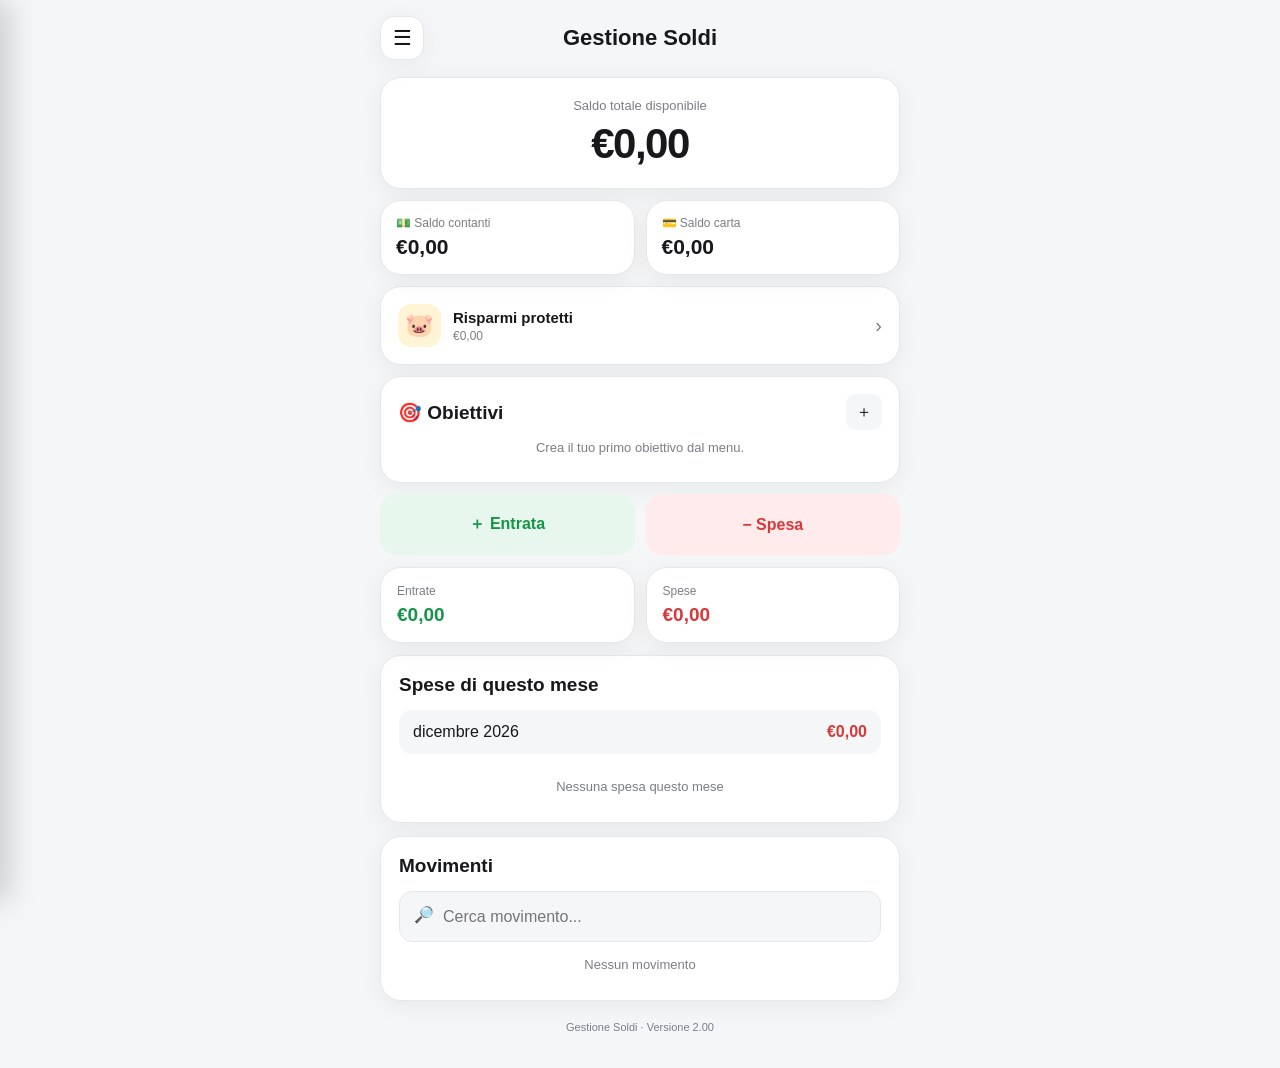
==== commit 10751a4c: "Versione 2.00 obiettivi e saldi contanti carta" ====
--- a/index.html
+++ b/index.html
@@ -1,7534 +1,344 @@
 <!DOCTYPE html>
 <html lang="it">
-
 <head>
-
 <meta charset="UTF-8">
-
-<meta
-    name="viewport"
-    content="width=device-width, initial-scale=1.0, viewport-fit=cover"
->
-
+<meta name="viewport" content="width=device-width,initial-scale=1,viewport-fit=cover">
 <meta name="theme-color" content="#f5f6f8">
-
 <title>Gestione Soldi</title>
-
 <style>
-
-* {
-    box-sizing: border-box;
-    -webkit-tap-highlight-color: transparent;
-}
-
-:root {
-
-    --bg: #f5f6f8;
-    --card: #ffffff;
-    --text: #17181a;
-    --muted: #7b7e85;
-    --border: #e7e8eb;
-
-    --green: #159447;
-    --green-bg: #e7f7ed;
-
-    --red: #d93838;
-    --red-bg: #ffebeb;
-
-    --blue: #3478f6;
-    --blue-bg: #eaf1ff;
-
-    --yellow: #d99600;
-    --yellow-bg: #fff4d6;
-
-    --purple: #7657d9;
-    --purple-bg: #eee9ff;
-
-    --shadow: 0 5px 24px rgba(0,0,0,.06);
-}
-
-body.dark {
-
-    --bg: #101112;
-    --card: #1b1d20;
-    --text: #f5f5f5;
-    --muted: #a4a6ab;
-    --border: #2b2e32;
-
-    --green: #45d77d;
-    --green-bg: #173725;
-
-    --red: #ff6969;
-    --red-bg: #3c2020;
-
-    --blue: #70a0ff;
-    --blue-bg: #202f4d;
-
-    --yellow: #ffc94d;
-    --yellow-bg: #3d3118;
-
-    --purple: #a58cff;
-    --purple-bg: #30284a;
-
-    --shadow: 0 5px 24px rgba(0,0,0,.25);
-}
-
-html {
-    background: var(--bg);
-}
-
-body {
-
-    margin: 0;
-
-    padding:
-        calc(10px + env(safe-area-inset-top))
-        14px
-        calc(30px + env(safe-area-inset-bottom));
-
-    background: var(--bg);
-    color: var(--text);
-
-    font-family:
-        -apple-system,
-        BlinkMacSystemFont,
-        "SF Pro Display",
-        "Segoe UI",
-        Arial,
-        sans-serif;
-
-    min-height: 100vh;
-}
-
-button,
-input,
-select {
-    font: inherit;
-}
-
-button {
-    border: 0;
-    cursor: pointer;
-    color: var(--text);
-}
-
-button:active {
-    transform: scale(.97);
-}
-
-.app {
-
-    width: 100%;
-    max-width: 520px;
-
-    margin: auto;
-}
-
-.hidden {
-    display: none !important;
-}
-
-
-/* =========================
-   HEADER
-========================= */
-
-.header {
-
-    height: 55px;
-
-    display: flex;
-    align-items: center;
-    justify-content: center;
-
-    position: relative;
-
-    margin-bottom: 12px;
-}
-
-.title {
-
-    margin: 0;
-
-    font-size: 22px;
-    font-weight: 800;
-
-    text-align: center;
-}
-
-.menu-button,
-.back-button {
-
-    position: absolute;
-    left: 0;
-
-    width: 44px;
-    height: 44px;
-
-    border-radius: 14px;
-
-    background: var(--card);
-
-    border: 1px solid var(--border);
-
-    box-shadow: var(--shadow);
-
-    font-size: 21px;
-}
-
-
-/* =========================
-   MENU
-========================= */
-
-.overlay {
-
-    position: fixed;
-    inset: 0;
-
-    background: rgba(0,0,0,.42);
-
-    opacity: 0;
-
-    pointer-events: none;
-
-    transition: opacity .25s;
-
-    z-index: 100;
-}
-
-.overlay.open {
-
-    opacity: 1;
-
-    pointer-events: auto;
-}
-
-.side-menu {
-
-    position: fixed;
-
-    top: 0;
-    left: 0;
-    bottom: 0;
-
-    width: min(330px, 86vw);
-
-    padding:
-        calc(20px + env(safe-area-inset-top))
-        18px
-        25px;
-
-    background: var(--card);
-
-    transform: translateX(-100%);
-
-    transition: transform .28s ease;
-
-    z-index: 101;
-
-    box-shadow: 8px 0 30px rgba(0,0,0,.18);
-
-    overflow-y: auto;
-}
-
-.side-menu.open {
-    transform: translateX(0);
-}
-
-.menu-header {
-
-    display: flex;
-
-    align-items: center;
-    justify-content: space-between;
-
-    padding-bottom: 18px;
-
-    border-bottom: 1px solid var(--border);
-}
-
-.menu-title {
-
-    font-size: 23px;
-
-    font-weight: 800;
-}
-
-.close-menu {
-
-    width: 42px;
-    height: 42px;
-
-    border-radius: 12px;
-
-    background: var(--bg);
-
-    font-size: 23px;
-}
-
-.menu-section {
-
-    margin: 22px 0 8px;
-
-    color: var(--muted);
-
-    font-size: 11px;
-
-    font-weight: 700;
-
-    text-transform: uppercase;
-
-    letter-spacing: 1px;
-}
-
-.menu-item {
-
-    width: 100%;
-
-    min-height: 52px;
-
-    display: flex;
-
-    align-items: center;
-
-    gap: 13px;
-
-    padding: 11px 13px;
-
-    border-radius: 14px;
-
-    background: transparent;
-
-    text-align: left;
-
-    font-size: 15px;
-}
-
-.menu-item:active {
-    background: var(--bg);
-}
-
-.menu-icon {
-
-    width: 26px;
-
-    text-align: center;
-
-    font-size: 20px;
-}
-
-.menu-danger {
-    color: var(--red);
-}
-
-
-/* =========================
-   CARD
-========================= */
-
-.card {
-
-    background: var(--card);
-
-    border: 1px solid var(--border);
-
-    border-radius: 21px;
-
-    box-shadow: var(--shadow);
-}
-
-
-/* =========================
-   SALDO
-========================= */
-
-.balance-card {
-
-    padding: 25px 20px 22px;
-
-    text-align: center;
-
-    margin-bottom: 11px;
-}
-
-.balance-label {
-
-    color: var(--muted);
-
-    font-size: 13px;
-
-    margin-bottom: 7px;
-}
-
-.balance {
-
-    font-size: 42px;
-
-    font-weight: 850;
-
-    letter-spacing: -1.5px;
-
-    overflow-wrap: anywhere;
-}
-
-.balance-card.balance-spent {
-    animation: balanceSpent .45s ease;
-}
-
-.balance-card.balance-added {
-    animation: balanceAdded .45s ease;
-}
-
-@keyframes balanceSpent {
-
-    0% {
-        transform: scale(1);
-    }
-
-    35% {
-        transform: scale(.97);
-    }
-
-    70% {
-        transform: scale(1.02);
-    }
-
-    100% {
-        transform: scale(1);
-    }
-}
-
-@keyframes balanceAdded {
-
-    0% {
-        transform: scale(1);
-    }
-
-    35% {
-        transform: scale(1.04);
-    }
-
-    70% {
-        transform: scale(.99);
-    }
-
-    100% {
-        transform: scale(1);
-    }
-}
-
-
-/* =========================
-   TOAST
-========================= */
-
-.toast {
-
-    position: fixed;
-
-    left: 50%;
-
-    bottom:
-        calc(25px + env(safe-area-inset-bottom));
-
-    transform:
-        translate(-50%, 30px)
-        scale(.95);
-
-    opacity: 0;
-
-    pointer-events: none;
-
-    z-index: 1000;
-
-    display: flex;
-
-    align-items: center;
-
-    gap: 10px;
-
-    padding: 13px 17px;
-
-    border-radius: 15px;
-
-    background: var(--text);
-
-    color: var(--card);
-
-    box-shadow: 0 10px 35px rgba(0,0,0,.22);
-
-    font-size: 14px;
-
-    font-weight: 700;
-
-    white-space: nowrap;
-
-    transition:
-        opacity .25s ease,
-        transform .25s ease;
-}
-
-.toast.show {
-
-    opacity: 1;
-
-    transform:
-        translate(-50%, 0)
-        scale(1);
-}
-
-.toast-icon {
-    font-size: 20px;
-}
-
-
-/* =========================
-   SALVADANAIO MINI
-========================= */
-
-.savings-mini {
-
-    padding: 17px;
-
-    margin-bottom: 11px;
-
-    cursor: pointer;
-}
-
-.savings-mini-top {
-
-    display: flex;
-
-    align-items: center;
-
-    justify-content: space-between;
-
-    gap: 12px;
-}
-
-.savings-mini-left {
-
-    display: flex;
-
-    align-items: center;
-
-    gap: 12px;
-
-    min-width: 0;
-}
-
-.savings-icon {
-
-    width: 43px;
-    height: 43px;
-
-    display: flex;
-
-    align-items: center;
-
-    justify-content: center;
-
-    flex-shrink: 0;
-
-    border-radius: 13px;
-
-    background: var(--yellow-bg);
-
-    font-size: 23px;
-}
-
-.savings-name {
-
-    font-size: 15px;
-
-    font-weight: 750;
-}
-
-.savings-amount {
-
-    margin-top: 3px;
-
-    color: var(--muted);
-
-    font-size: 12px;
-}
-
-.savings-arrow {
-
-    color: var(--muted);
-
-    font-size: 20px;
-}
-
-.mini-progress {
-
-    height: 6px;
-
-    margin-top: 14px;
-
-    background: var(--bg);
-
-    border-radius: 20px;
-
-    overflow: hidden;
-}
-
-.mini-progress-fill {
-
-    height: 100%;
-
-    width: 0%;
-
-    background: var(--yellow);
-
-    border-radius: 20px;
-
-    transition: width .3s;
-}
-
-
-/* =========================
-   OBIETTIVI HOME
-========================= */
-
-.goals-home {
-
-    padding: 17px;
-
-    margin-bottom: 12px;
-}
-
-.goals-home-header {
-
-    display: flex;
-
-    align-items: center;
-
-    justify-content: space-between;
-
-    gap: 10px;
-
-    cursor: pointer;
-}
-
-.goals-home-title {
-
-    display: flex;
-
-    align-items: center;
-
-    gap: 10px;
-
-    font-size: 17px;
-
-    font-weight: 800;
-}
-
-.goals-count {
-
-    color: var(--muted);
-
-    font-size: 12px;
-
-    font-weight: 600;
-}
-
-.goals-toggle {
-
-    width: 34px;
-    height: 34px;
-
-    border-radius: 10px;
-
-    background: var(--bg);
-
-    font-size: 18px;
-}
-
-.goals-home-list {
-
-    margin-top: 14px;
-}
-
-.goal-mini {
-
-    padding: 13px 0;
-
-    border-top: 1px solid var(--border);
-}
-
-.goal-mini-top {
-
-    display: flex;
-
-    align-items: center;
-
-    justify-content: space-between;
-
-    gap: 10px;
-}
-
-.goal-mini-info {
-
-    min-width: 0;
-}
-
-.goal-mini-name {
-
-    font-size: 14px;
-
-    font-weight: 750;
-
-    overflow-wrap: anywhere;
-}
-
-.goal-mini-category {
-
-    margin-top: 3px;
-
-    color: var(--muted);
-
-    font-size: 11px;
-}
-
-.goal-mini-amount {
-
-    font-size: 13px;
-
-    font-weight: 750;
-
-    white-space: nowrap;
-}
-
-.goal-progress {
-
-    height: 7px;
-
-    margin-top: 9px;
-
-    background: var(--bg);
-
-    border-radius: 20px;
-
-    overflow: hidden;
-}
-
-.goal-progress-fill {
-
-    height: 100%;
-
-    width: 0%;
-
-    background: var(--blue);
-
-    border-radius: 20px;
-
-    transition:
-        width .35s ease,
-        background .3s ease;
-}
-
-.goal-progress-fill.completed {
-
-    background: var(--green);
-}
-
-.goal-mini-bottom {
-
-    display: flex;
-
-    align-items: center;
-
-    justify-content: space-between;
-
-    margin-top: 6px;
-
-    color: var(--muted);
-
-    font-size: 11px;
-}
-
-.completed-text {
-
-    color: var(--green);
-
-    font-weight: 800;
-}
-
-
-/* =========================
-   STATISTICHE
-========================= */
-
-.stats {
-
-    display: grid;
-
-    grid-template-columns: 1fr 1fr;
-
-    gap: 11px;
-
-    margin-bottom: 12px;
-}
-
-.stat {
-    padding: 16px;
-}
-
-.stat-label {
-
-    color: var(--muted);
-
-    font-size: 12px;
-
-    margin-bottom: 6px;
-}
-
-.stat-value {
-
-    font-size: 19px;
-
-    font-weight: 800;
-}
-
-.green {
-    color: var(--green);
-}
-
-.red {
-    color: var(--red);
-}
-
-
-/* =========================
-   AZIONI
-========================= */
-
-.actions {
-
-    display: grid;
-
-    grid-template-columns: 1fr 1fr;
-
-    gap: 11px;
-
-    margin-bottom: 14px;
-}
-
-.action {
-
-    height: 61px;
-
-    border-radius: 16px;
-
-    font-size: 16px;
-
-    font-weight: 750;
-}
-
-.income {
-
-    background: var(--green-bg);
-
-    color: var(--green);
-}
-
-.expense {
-
-    background: var(--red-bg);
-
-    color: var(--red);
-}
-
-
-/* =========================
-   SEZIONI
-========================= */
-
-.section {
-
-    padding: 18px;
-
-    margin-bottom: 13px;
-}
-
-.section-title {
-
-    margin: 0 0 14px;
-
-    font-size: 19px;
-
-    font-weight: 800;
-}
-
-
-/* =========================
-   FORM
-========================= */
-
-.form {
-
-    padding: 19px;
-
-    margin-bottom: 14px;
-}
-
-.form-title {
-
-    margin: 0 0 15px;
-
-    font-size: 19px;
-
-    font-weight: 800;
-}
-
-input,
-select {
-
-    width: 100%;
-
-    height: 51px;
-
-    margin-bottom: 10px;
-
-    padding: 0 14px;
-
-    border: 1px solid var(--border);
-
-    border-radius: 13px;
-
-    outline: none;
-
-    background: var(--bg);
-
-    color: var(--text);
-
-    font-size: 16px;
-}
-
-.save {
-
-    width: 100%;
-
-    height: 51px;
-
-    border-radius: 13px;
-
-    background: var(--text);
-
-    color: var(--card);
-
-    font-weight: 750;
-}
-
-.cancel {
-
-    width: 100%;
-
-    height: 47px;
-
-    margin-top: 8px;
-
-    border-radius: 13px;
-
-    background: var(--bg);
-}
-
-
-/* =========================
-   RIEPILOGO
-========================= */
-
-.month-summary {
-
-    display: flex;
-
-    justify-content: space-between;
-
-    align-items: center;
-
-    padding: 13px 14px;
-
-    margin-bottom: 15px;
-
-    border-radius: 13px;
-
-    background: var(--bg);
-}
-
-.month-name {
-
-    font-weight: 700;
-
-    font-size: 14px;
-}
-
-.month-total {
-
-    color: var(--red);
-
-    font-weight: 800;
-}
-
-
-/* =========================
-   CATEGORIE
-========================= */
-
-.category-row {
-    margin-bottom: 14px;
-}
-
-.category-header {
-
-    display: flex;
-
-    justify-content: space-between;
-
-    gap: 10px;
-
-    margin-bottom: 6px;
-
-    font-size: 13px;
-}
-
-.category-name {
-    font-weight: 650;
-}
-
-.category-amount {
-
-    color: var(--muted);
-
-    font-weight: 700;
-}
-
-.bar {
-
-    height: 7px;
-
-    background: var(--bg);
-
-    border-radius: 20px;
-
-    overflow: hidden;
-}
-
-.bar-fill {
-
-    height: 100%;
-
-    background: var(--red);
-
-    border-radius: 20px;
-}
-
-
-/* =========================
-   RICERCA
-========================= */
-
-.search {
-
-    position: relative;
-
-    margin-bottom: 5px;
-}
-
-.search input {
-
-    margin: 0;
-
-    padding-left: 43px;
-}
-
-.search-icon {
-
-    position: absolute;
-
-    left: 15px;
-
-    top: 14px;
-
-    color: var(--muted);
-}
-
-
-/* =========================
-   MOVIMENTI
-========================= */
-
-.movement {
-
-    padding: 15px 0;
-
-    border-bottom: 1px solid var(--border);
-}
-
-.movement:last-child {
-    border-bottom: none;
-}
-
-.movement-top {
-
-    display: flex;
-
-    align-items: flex-start;
-
-    justify-content: space-between;
-
-    gap: 10px;
-}
-
-.movement-info {
-
-    min-width: 0;
-
-    flex: 1;
-}
-
-.movement-title {
-
-    font-size: 15px;
-
-    font-weight: 700;
-
-    overflow-wrap: anywhere;
-}
-
-.movement-date {
-
-    margin-top: 5px;
-
-    color: var(--muted);
-
-    font-size: 12px;
-}
-
-.movement-category {
-
-    display: inline-block;
-
-    margin-top: 7px;
-
-    padding: 5px 9px;
-
-    border-radius: 8px;
-
-    background: var(--bg);
-
-    color: var(--muted);
-
-    font-size: 11px;
-}
-
-.movement-buttons {
-
-    display: flex;
-
-    gap: 5px;
-}
-
-.edit,
-.delete {
-
-    width: 36px;
-    height: 36px;
-
-    border-radius: 10px;
-
-    background: var(--bg);
-}
-
-.delete {
-    color: var(--red);
-}
-
-.savings-movement {
-    border-left: 3px solid var(--yellow);
-    padding-left: 10px;
-}
-
-
-/* =========================
-   PAGINE
-========================= */
-
-#homePage {
-    display: block;
-}
-
-#savingsPage,
-#goalsPage {
-    display: none;
-}
-
-.empty {
-
-    padding: 12px 0;
-
-    text-align: center;
-
-    color: var(--muted);
-
-    font-size: 13px;
-}
-
-
-/* =========================
-   SALVADANAIO
-========================= */
-
-.savings-card {
-
-    padding: 20px;
-
-    margin-bottom: 13px;
-}
-
-.savings-big-header {
-
-    display: flex;
-
-    align-items: center;
-
-    gap: 13px;
-
-    margin-bottom: 18px;
-}
-
-.big-pig {
-
-    width: 55px;
-    height: 55px;
-
-    display: flex;
-
-    align-items: center;
-
-    justify-content: center;
-
-    border-radius: 17px;
-
-    background: var(--yellow-bg);
-
-    font-size: 30px;
-}
-
-.savings-page-name {
-
-    font-size: 20px;
-
-    font-weight: 800;
-}
-
-.savings-page-subtitle {
-
-    margin-top: 3px;
-
-    color: var(--muted);
-
-    font-size: 12px;
-}
-
-.savings-big-amount {
-
-    font-size: 37px;
-
-    font-weight: 850;
-
-    letter-spacing: -1px;
-
-    margin-bottom: 4px;
-}
-
-.savings-target {
-
-    color: var(--muted);
-
-    font-size: 13px;
-
-    margin-bottom: 14px;
-}
-
-.progress {
-
-    height: 11px;
-
-    background: var(--bg);
-
-    border-radius: 20px;
-
-    overflow: hidden;
-}
-
-.progress-fill {
-
-    height: 100%;
-
-    width: 0%;
-
-    background: var(--yellow);
-
-    border-radius: 20px;
-
-    transition: width .3s;
-}
-
-.progress-fill.completed {
-    background: var(--green);
-}
-
-.progress-text {
-
-    margin-top: 7px;
-
-    text-align: right;
-
-    color: var(--muted);
-
-    font-size: 12px;
-}
-
-.completed-badge {
-
-    display: inline-flex;
-
-    align-items: center;
-
-    gap: 5px;
-
-    margin-top: 8px;
-
-    padding: 6px 9px;
-
-    border-radius: 9px;
-
-    background: var(--green-bg);
-
-    color: var(--green);
-
-    font-size: 12px;
-
-    font-weight: 800;
-}
-
-.savings-actions {
-
-    display: grid;
-
-    grid-template-columns: 1fr 1fr;
-
-    gap: 9px;
-
-    margin-top: 17px;
-}
-
-.savings-add,
-.savings-remove {
-
-    height: 50px;
-
-    border-radius: 13px;
-
-    font-weight: 750;
-}
-
-.savings-add {
-
-    background: var(--green-bg);
-
-    color: var(--green);
-}
-
-.savings-remove {
-
-    background: var(--red-bg);
-
-    color: var(--red);
-}
-
-.settings-button {
-
-    width: 100%;
-
-    height: 46px;
-
-    margin-top: 9px;
-
-    border-radius: 12px;
-
-    background: var(--bg);
-
-    font-size: 13px;
-}
-
-.info-card {
-
-    padding: 18px;
-
-    line-height: 1.6;
-
-    color: var(--muted);
-
-    font-size: 13px;
-}
-
-
-/* =========================
-   OBIETTIVI
-========================= */
-
-.goals-toolbar {
-
-    display: grid;
-
-    grid-template-columns: 1fr 1fr;
-
-    gap: 9px;
-
-    margin-bottom: 13px;
-}
-
-.goal-toolbar-button {
-
-    height: 51px;
-
-    border-radius: 14px;
-
-    font-weight: 750;
-
-    background: var(--card);
-
-    border: 1px solid var(--border);
-
-    box-shadow: var(--shadow);
-}
-
-.goal-toolbar-button.primary {
-
-    background: var(--text);
-
-    color: var(--card);
-
-    border: none;
-}
-
-.goals-list {
-
-    display: flex;
-
-    flex-direction: column;
-
-    gap: 12px;
-}
-
-.goal-card {
-
-    padding: 18px;
-
-    transition: transform .2s ease;
-}
-
-.goal-card.completed-card {
-
-    border-color: var(--green);
-}
-
-.goal-card-header {
-
-    display: flex;
-
-    align-items: flex-start;
-
-    justify-content: space-between;
-
-    gap: 12px;
-}
-
-.goal-icon {
-
-    width: 47px;
-    height: 47px;
-
-    flex-shrink: 0;
-
-    display: flex;
-
-    align-items: center;
-
-    justify-content: center;
-
-    border-radius: 14px;
-
-    background: var(--blue-bg);
-
-    font-size: 24px;
-}
-
-.goal-main {
-
-    flex: 1;
-
-    min-width: 0;
-}
-
-.goal-name {
-
-    font-size: 17px;
-
-    font-weight: 800;
-
-    overflow-wrap: anywhere;
-}
-
-.goal-category {
-
-    margin-top: 4px;
-
-    color: var(--muted);
-
-    font-size: 12px;
-}
-
-.goal-menu {
-
-    width: 36px;
-    height: 36px;
-
-    border-radius: 10px;
-
-    background: var(--bg);
-
-    font-size: 17px;
-}
-
-.goal-amount-row {
-
-    display: flex;
-
-    justify-content: space-between;
-
-    align-items: baseline;
-
-    gap: 10px;
-
-    margin-top: 18px;
-}
-
-.goal-current {
-
-    font-size: 24px;
-
-    font-weight: 850;
-}
-
-.goal-target {
-
-    color: var(--muted);
-
-    font-size: 12px;
-
-    text-align: right;
-}
-
-.goal-card-progress {
-
-    height: 10px;
-
-    margin-top: 10px;
-
-    background: var(--bg);
-
-    border-radius: 20px;
-
-    overflow: hidden;
-}
-
-.goal-card-fill {
-
-    height: 100%;
-
-    width: 0%;
-
-    background: var(--blue);
-
-    border-radius: 20px;
-
-    transition:
-        width .4s ease,
-        background .3s ease;
-}
-
-.goal-card-fill.completed {
-    background: var(--green);
-}
-
-.goal-status {
-
-    margin-top: 8px;
-
-    color: var(--muted);
-
-    font-size: 12px;
-}
-
-.goal-status.completed {
-
-    color: var(--green);
-
-    font-weight: 800;
-}
-
-.goal-actions {
-
-    display: grid;
-
-    grid-template-columns: 1fr 1fr;
-
-    gap: 8px;
-
-    margin-top: 15px;
-}
-
-.goal-add,
-.goal-remove {
-
-    height: 45px;
-
-    border-radius: 12px;
-
-    font-size: 13px;
-
-    font-weight: 750;
-}
-
-.goal-add {
-
-    background: var(--green-bg);
-
-    color: var(--green);
-}
-
-.goal-remove {
-
-    background: var(--red-bg);
-
-    color: var(--red);
-}
-
-.goal-card-menu {
-
-    display: none;
-
-    margin-top: 9px;
-
-    padding-top: 9px;
-
-    border-top: 1px solid var(--border);
-}
-
-.goal-card-menu.open {
-    display: block;
-}
-
-.goal-menu-option {
-
-    width: 100%;
-
-    min-height: 43px;
-
-    border-radius: 10px;
-
-    background: transparent;
-
-    text-align: left;
-
-    padding: 8px 10px;
-
-    font-size: 13px;
-}
-
-.goal-menu-option:active {
-    background: var(--bg);
-}
-
-.goal-menu-option.danger {
-    color: var(--red);
-}
-
-
-/* =========================
-   POPUP
-========================= */
-
-.modal-overlay {
-
-    position: fixed;
-
-    inset: 0;
-
-    z-index: 500;
-
-    display: flex;
-
-    align-items: flex-end;
-
-    justify-content: center;
-
-    padding:
-        0
-        12px
-        calc(12px + env(safe-area-inset-bottom));
-
-    background: rgba(0,0,0,.45);
-
-    opacity: 0;
-
-    pointer-events: none;
-
-    transition: opacity .22s ease;
-}
-
-.modal-overlay.open {
-
-    opacity: 1;
-
-    pointer-events: auto;
-}
-
-.amount-modal {
-
-    width: 100%;
-
-    max-width: 520px;
-
-    max-height: 90vh;
-
-    overflow-y: auto;
-
-    padding: 22px 18px 18px;
-
-    background: var(--card);
-
-    border-radius: 25px;
-
-    box-shadow:
-        0 -8px 40px rgba(0,0,0,.20);
-
-    transform: translateY(30px);
-
-    transition: transform .25s ease;
-}
-
-.modal-overlay.open .amount-modal {
-    transform: translateY(0);
-}
-
-.modal-handle {
-
-    width: 42px;
-
-    height: 5px;
-
-    margin: 0 auto 20px;
-
-    border-radius: 10px;
-
-    background: var(--border);
-}
-
-.modal-title {
-
-    text-align: center;
-
-    font-size: 20px;
-
-    font-weight: 800;
-
-    margin-bottom: 5px;
-}
-
-.modal-subtitle {
-
-    text-align: center;
-
-    color: var(--muted);
-
-    font-size: 13px;
-
-    margin-bottom: 20px;
-}
-
-.amount-input {
-
-    width: 100%;
-
-    height: 70px;
-
-    margin: 0 0 12px;
-
-    padding: 0 15px;
-
-    border-radius: 17px;
-
-    border: 2px solid var(--border);
-
-    background: var(--bg);
-
-    color: var(--text);
-
-    font-size: 32px;
-
-    font-weight: 800;
-
-    text-align: center;
-
-    outline: none;
-}
-
-.amount-input:focus {
-    border-color: var(--blue);
-}
-
-.modal-confirm {
-
-    width: 100%;
-
-    height: 56px;
-
-    border-radius: 15px;
-
-    background: var(--text);
-
-    color: var(--card);
-
-    font-weight: 800;
-
-    font-size: 16px;
-}
-
-.modal-cancel {
-
-    width: 100%;
-
-    height: 46px;
-
-    margin-top: 7px;
-
-    border-radius: 14px;
-
-    background: transparent;
-
-    color: var(--muted);
-
-    font-weight: 650;
-}
-
-
-/* =========================
-   DETTAGLI
-========================= */
-
-.details-title {
-
-    font-size: 20px;
-
-    font-weight: 800;
-
-    text-align: center;
-
-    margin-bottom: 5px;
-}
-
-.details-subtitle {
-
-    color: var(--muted);
-
-    text-align: center;
-
-    font-size: 13px;
-
-    margin-bottom: 18px;
-}
-
-.details-buttons {
-
-    display: grid;
-
-    grid-template-columns: 1fr 1fr;
-
-    gap: 8px;
-
-    margin-top: 4px;
-}
-
-.skip-button {
-
-    width: 100%;
-
-    height: 50px;
-
-    border-radius: 14px;
-
-    background: var(--bg);
-
-    font-weight: 700;
-}
-
-.detail-save {
-
-    width: 100%;
-
-    height: 50px;
-
-    border-radius: 14px;
-
-    background: var(--text);
-
-    color: var(--card);
-
-    font-weight: 750;
-}
-
-
-/* =========================
-   CREAZIONE OBIETTIVO
-========================= */
-
-.goal-form-label {
-
-    display: block;
-
-    margin: 2px 0 7px;
-
-    color: var(--muted);
-
-    font-size: 12px;
-
-    font-weight: 650;
-}
-
-.icon-picker {
-
-    display: grid;
-
-    grid-template-columns:
-        repeat(6, 1fr);
-
-    gap: 7px;
-
-    margin-bottom: 12px;
-}
-
-.icon-choice {
-
-    height: 43px;
-
-    border-radius: 11px;
-
-    background: var(--bg);
-
-    font-size: 19px;
-
-    border: 1px solid transparent;
-}
-
-.icon-choice.selected {
-
-    border-color: var(--blue);
-
-    background: var(--blue-bg);
-}
-
-
-/* =========================
-   DIVISIONE
-========================= */
-
-.divide-summary {
-
-    padding: 14px;
-
-    border-radius: 14px;
-
-    background: var(--bg);
-
-    margin-bottom: 14px;
-
-    text-align: center;
-}
-
-.divide-result {
-
-    margin-top: 5px;
-
-    font-size: 19px;
-
-    font-weight: 800;
-}
-
-.select-all-row {
-
-    display: flex;
-
-    align-items: center;
-
-    justify-content: space-between;
-
-    margin-bottom: 9px;
-
-    color: var(--muted);
-
-    font-size: 12px;
-}
-
-.select-all-button {
-
-    padding: 6px 9px;
-
-    border-radius: 9px;
-
-    background: var(--bg);
-
-    font-size: 12px;
-}
-
-.goal-select-list {
-
-    display: flex;
-
-    flex-direction: column;
-
-    gap: 7px;
-
-    margin-bottom: 14px;
-}
-
-.goal-select-item {
-
-    display: flex;
-
-    align-items: center;
-
-    gap: 10px;
-
-    min-height: 50px;
-
-    padding: 9px 11px;
-
-    border-radius: 13px;
-
-    background: var(--bg);
-
-    cursor: pointer;
-}
-
-.goal-select-item input {
-
-    width: 19px;
-    height: 19px;
-
-    margin: 0;
-
-    accent-color: var(--blue);
-}
-
-.goal-select-icon {
-    font-size: 20px;
-}
-
-.goal-select-name {
-
-    flex: 1;
-
-    min-width: 0;
-
-    font-size: 13px;
-
-    font-weight: 700;
-
-    overflow-wrap: anywhere;
-}
-
-.goal-select-amount {
-
-    color: var(--muted);
-
-    font-size: 11px;
-
-    white-space: nowrap;
-}
-
-
-/* =========================
-   VERSIONE
-========================= */
-
-.version {
-
-    text-align: center;
-
-    color: var(--muted);
-
-    font-size: 11px;
-
-    margin: 20px 0 5px;
-}
-
-
-/* =========================
-   RESPONSIVE
-========================= */
-
-@media (max-width: 370px) {
-
-    body {
-
-        padding-left: 10px;
-
-        padding-right: 10px;
-    }
-
-    .balance {
-        font-size: 36px;
-    }
-
-    .icon-picker {
-        grid-template-columns:
-            repeat(5, 1fr);
-    }
-
-}
-
+*{box-sizing:border-box;-webkit-tap-highlight-color:transparent}
+:root{--bg:#f5f6f8;--card:#fff;--text:#17181a;--muted:#7b7e85;--border:#e5e7eb;--green:#159447;--greenbg:#e7f7ed;--red:#d93838;--redbg:#ffebeb;--blue:#3478f6;--bluebg:#eaf1ff;--yellow:#d99600;--yellowbg:#fff4d6;--shadow:0 5px 24px rgba(0,0,0,.06)}
+body.dark{--bg:#101112;--card:#1b1d20;--text:#f5f5f5;--muted:#a4a6ab;--border:#2b2e32;--green:#45d77d;--greenbg:#173725;--red:#ff6969;--redbg:#3c2020;--blue:#70a0ff;--bluebg:#202f4d;--yellow:#ffc94d;--yellowbg:#3d3118;--shadow:0 5px 24px rgba(0,0,0,.25)}
+html{background:var(--bg)}body{margin:0;padding:calc(10px + env(safe-area-inset-top)) 14px calc(30px + env(safe-area-inset-bottom));background:var(--bg);color:var(--text);font-family:-apple-system,BlinkMacSystemFont,"Segoe UI",Arial,sans-serif;min-height:100vh}
+button,input,select{font:inherit}button{border:0;cursor:pointer;color:var(--text)}button:active{transform:scale(.97)}
+.app{width:100%;max-width:520px;margin:auto}.header{height:55px;display:flex;align-items:center;justify-content:center;position:relative;margin-bottom:12px}.title{margin:0;font-size:22px;font-weight:800}.menu-button,.back-button{position:absolute;left:0;width:44px;height:44px;border-radius:14px;background:var(--card);border:1px solid var(--border);box-shadow:var(--shadow);font-size:21px}
+.overlay{position:fixed;inset:0;background:rgba(0,0,0,.42);opacity:0;pointer-events:none;transition:.25s;z-index:100}.overlay.open{opacity:1;pointer-events:auto}.side-menu{position:fixed;top:0;left:0;bottom:0;width:min(330px,88vw);padding:calc(20px + env(safe-area-inset-top)) 18px 25px;background:var(--card);transform:translateX(-100%);transition:transform .28s;z-index:101;box-shadow:8px 0 30px rgba(0,0,0,.18)}.side-menu.open{transform:translateX(0)}.menu-header{display:flex;align-items:center;justify-content:space-between;padding-bottom:18px;border-bottom:1px solid var(--border)}.menu-title{font-size:23px;font-weight:800}.close-menu{width:42px;height:42px;border-radius:12px;background:var(--bg);font-size:23px}.menu-section{margin:22px 0 8px;color:var(--muted);font-size:11px;font-weight:700;text-transform:uppercase;letter-spacing:1px}.menu-item{width:100%;min-height:52px;display:flex;align-items:center;gap:13px;padding:11px 13px;border-radius:14px;background:transparent;text-align:left;font-size:15px}.menu-item:active{background:var(--bg)}.menu-icon{width:26px;text-align:center;font-size:20px}.danger{color:var(--red)}
+.card{background:var(--card);border:1px solid var(--border);border-radius:21px;box-shadow:var(--shadow)}
+.balance-card{padding:20px;margin-bottom:11px;text-align:center}.balance-label{color:var(--muted);font-size:13px;margin-bottom:7px}.balance{font-size:42px;font-weight:850;letter-spacing:-1.5px;overflow-wrap:anywhere}
+.source-grid{display:grid;grid-template-columns:1fr 1fr;gap:11px;margin-bottom:11px}.source-card{padding:15px;text-align:left}.source-label{font-size:12px;color:var(--muted);margin-bottom:5px}.source-value{font-size:21px;font-weight:800}
+.total-card{padding:15px 17px;margin-bottom:11px;display:flex;justify-content:space-between;align-items:center}.total-card .source-label{margin:0}.total-value{font-size:23px;font-weight:850}
+.savings-mini,.goal-list-card{padding:17px;margin-bottom:11px}.row-between{display:flex;align-items:center;justify-content:space-between;gap:10px}.mini-left{display:flex;align-items:center;gap:12px}.iconbox{width:43px;height:43px;display:flex;align-items:center;justify-content:center;flex-shrink:0;border-radius:13px;background:var(--yellowbg);font-size:23px}.name{font-size:15px;font-weight:750}.sub{margin-top:3px;color:var(--muted);font-size:12px}.arrow{color:var(--muted);font-size:20px}.progress{height:8px;background:var(--bg);border-radius:20px;overflow:hidden;margin-top:13px}.fill{height:100%;width:0;background:var(--blue);border-radius:20px;transition:width .3s}.fill.done{background:var(--green)}.done-text{color:var(--green);font-weight:800}
+.stats,.actions{display:grid;grid-template-columns:1fr 1fr;gap:11px;margin-bottom:12px}.stat{padding:16px}.stat-label{color:var(--muted);font-size:12px;margin-bottom:6px}.stat-value{font-size:19px;font-weight:800}.green{color:var(--green)}.red{color:var(--red)}.action{height:61px;border-radius:16px;font-size:16px;font-weight:750}.income{background:var(--greenbg);color:var(--green)}.expense{background:var(--redbg);color:var(--red)}
+.section{padding:18px;margin-bottom:13px}.section-title{margin:0 0 14px;font-size:19px;font-weight:800}.month-summary{display:flex;justify-content:space-between;align-items:center;padding:13px 14px;margin-bottom:15px;border-radius:13px;background:var(--bg)}.month-total{color:var(--red);font-weight:800}.category-row{margin-bottom:14px}.category-header{display:flex;justify-content:space-between;margin-bottom:6px;font-size:13px}.category-name{font-weight:650}.category-amount{color:var(--muted);font-weight:700}.bar{height:7px;background:var(--bg);border-radius:20px;overflow:hidden}.bar-fill{height:100%;background:var(--red);border-radius:20px}
+.search{position:relative;margin-bottom:5px}.search input{margin:0;padding-left:43px}.search-icon{position:absolute;left:15px;top:14px;color:var(--muted)}
+input,select{width:100%;height:51px;margin-bottom:10px;padding:0 14px;border:1px solid var(--border);border-radius:13px;outline:none;background:var(--bg);color:var(--text);font-size:16px}.save{width:100%;height:51px;border-radius:13px;background:var(--text);color:var(--card);font-weight:750}.cancel{width:100%;height:47px;margin-top:8px;border-radius:13px;background:var(--bg)}
+.movement{padding:15px 0;border-bottom:1px solid var(--border)}.movement:last-child{border-bottom:0}.movement-top{display:flex;justify-content:space-between;gap:10px}.movement-info{min-width:0;flex:1}.movement-title{font-size:15px;font-weight:700;overflow-wrap:anywhere}.movement-date{margin-top:5px;color:var(--muted);font-size:12px}.tag{display:inline-block;margin-top:7px;padding:5px 9px;border-radius:8px;background:var(--bg);color:var(--muted);font-size:11px}.buttons{display:flex;gap:5px}.smallbtn{width:36px;height:36px;border-radius:10px;background:var(--bg)}.delete{color:var(--red)}
+.page{display:none}.home{display:block}.hidden{display:none!important}.empty{padding:10px 0;text-align:center;color:var(--muted);font-size:13px}
+.savings-card,.goal-card{padding:20px;margin-bottom:13px}.big-head{display:flex;align-items:center;gap:13px;margin-bottom:18px}.big-icon{width:55px;height:55px;display:flex;align-items:center;justify-content:center;border-radius:17px;background:var(--yellowbg);font-size:30px}.big-name{font-size:20px;font-weight:800}.big-amount{font-size:37px;font-weight:850;margin-bottom:4px}.target{color:var(--muted);font-size:13px;margin-bottom:14px}.info{padding:18px;line-height:1.6;color:var(--muted);font-size:13px}.goal-grid{display:grid;gap:11px}.goal-card{margin:0;padding:17px}.goal-card.done-card{border-color:var(--green)}.goal-amount{font-size:22px;font-weight:850}.goal-category{font-size:11px;color:var(--muted);margin-top:3px}.goal-actions{display:grid;grid-template-columns:1fr 1fr;gap:8px;margin-top:13px}.goal-btn{height:45px;border-radius:12px;font-weight:750}.goal-add{background:var(--greenbg);color:var(--green)}.goal-remove{background:var(--redbg);color:var(--red)}.goal-tx{margin-top:13px;padding-top:10px;border-top:1px solid var(--border)}.goal-tx-title{font-size:12px;font-weight:750;margin-bottom:6px}.goal-tx-row{display:flex;justify-content:space-between;font-size:11px;padding:5px 0;color:var(--muted)}
+.modal-overlay{position:fixed;inset:0;z-index:500;display:flex;align-items:flex-end;justify-content:center;padding:0 12px calc(12px + env(safe-area-inset-bottom));background:rgba(0,0,0,.45);opacity:0;pointer-events:none;transition:.22s}.modal-overlay.open{opacity:1;pointer-events:auto}.modal{width:100%;max-width:520px;padding:22px 18px 18px;background:var(--card);border-radius:25px;box-shadow:0 -8px 40px rgba(0,0,0,.2);transform:translateY(30px);transition:.25s}.modal-overlay.open .modal{transform:translateY(0)}.handle{width:42px;height:5px;margin:0 auto 20px;border-radius:10px;background:var(--border)}.modal-title{text-align:center;font-size:20px;font-weight:800;margin-bottom:5px}.modal-sub{text-align:center;color:var(--muted);font-size:13px;margin-bottom:20px}.amount{height:70px;margin:0 0 12px;padding:0 15px;border-radius:17px;border:2px solid var(--border);font-size:32px;font-weight:800;text-align:center}.source-choice{display:grid;grid-template-columns:1fr 1fr;gap:8px;margin-bottom:12px}.choice{height:51px;border-radius:13px;background:var(--bg);border:2px solid transparent;font-weight:750}.choice.selected{border-color:var(--blue);background:var(--bluebg);color:var(--blue)}.confirm{width:100%;height:56px;border-radius:15px;background:var(--text);color:var(--card);font-weight:800}.modal-cancel{width:100%;height:46px;margin-top:7px;border-radius:14px;background:transparent;color:var(--muted);font-weight:650}.check-row{display:flex;align-items:center;gap:10px;padding:10px 0}.check-row input{width:22px;height:22px;margin:0}.toast{position:fixed;left:50%;bottom:calc(25px + env(safe-area-inset-bottom));transform:translate(-50%,30px) scale(.95);opacity:0;pointer-events:none;z-index:700;display:flex;gap:10px;align-items:center;padding:13px 17px;border-radius:15px;background:var(--text);color:var(--card);box-shadow:0 10px 35px rgba(0,0,0,.22);font-size:14px;font-weight:700;white-space:nowrap;transition:.25s}.toast.show{opacity:1;transform:translate(-50%,0) scale(1)}
+.version{text-align:center;color:var(--muted);font-size:11px;margin:20px 0 5px}
+@media(max-width:370px){body{padding-left:10px;padding-right:10px}.balance{font-size:36px}}
 </style>
-
 </head>
-
-
 <body>
 
-
-<!-- =========================
-     MENU
-========================= -->
-
-<div
-    id="overlay"
-    class="overlay"
-    onclick="closeMenu()">
-</div>
-
-
-<aside
-    id="sideMenu"
-    class="side-menu">
-
-    <div class="menu-header">
-
-        <div class="menu-title">
-            Menu
-        </div>
-
-        <button
-            class="close-menu"
-            onclick="closeMenu()">
-
-            ×
-
-        </button>
-
-    </div>
-
-
-    <div class="menu-section">
-        Navigazione
-    </div>
-
-
-    <button
-        class="menu-item"
-        onclick="showHome()">
-
-        <span class="menu-icon">
-            🏠
-        </span>
-
-        <span>
-            Home
-        </span>
-
-    </button>
-
-
-    <button
-        class="menu-item"
-        onclick="showGoals()">
-
-        <span class="menu-icon">
-            🎯
-        </span>
-
-        <span>
-            Obiettivi
-        </span>
-
-    </button>
-
-
-    <button
-        class="menu-item"
-        onclick="showSavings()">
-
-        <span class="menu-icon">
-            🐷
-        </span>
-
-        <span>
-            Salvadanaio
-        </span>
-
-    </button>
-
-
-    <button
-        class="menu-item"
-        onclick="openCreateGoalModal()">
-
-        <span class="menu-icon">
-            ＋
-        </span>
-
-        <span>
-            Crea obiettivo
-        </span>
-
-    </button>
-
-
-    <div class="menu-section">
-        Impostazioni
-    </div>
-
-
-    <button
-        class="menu-item"
-        onclick="toggleTheme()">
-
-        <span
-            id="themeIcon"
-            class="menu-icon">
-
-            🌙
-
-        </span>
-
-        <span id="themeText">
-            Tema scuro
-        </span>
-
-    </button>
-
-
-    <button
-        class="menu-item menu-danger"
-        onclick="resetAll()">
-
-        <span class="menu-icon">
-            🗑️
-        </span>
-
-        <span>
-            Azzera conto e dati
-        </span>
-
-    </button>
-
+<div id="overlay" class="overlay" onclick="closeMenu()"></div>
+<aside id="sideMenu" class="side-menu">
+  <div class="menu-header"><div class="menu-title">Menu</div><button class="close-menu" onclick="closeMenu()">×</button></div>
+  <div class="menu-section">Navigazione</div>
+  <button class="menu-item" onclick="showHome()"><span class="menu-icon">🏠</span>Home</button>
+  <button class="menu-item" onclick="showGoals()"><span class="menu-icon">🎯</span>Obiettivi</button>
+  <button class="menu-item" onclick="showSavings()"><span class="menu-icon">🐷</span>Salvadanaio protetto</button>
+  <div class="menu-section">Azioni</div>
+  <button class="menu-item" onclick="openGoalModal()"><span class="menu-icon">＋</span>Crea obiettivo</button>
+  <button class="menu-item" onclick="openSplitModal()"><span class="menu-icon">⚖️</span>Dividi una cifra</button>
+  <div class="menu-section">Impostazioni</div>
+  <button class="menu-item" onclick="toggleTheme()"><span id="themeIcon" class="menu-icon">🌙</span><span id="themeText">Tema scuro</span></button>
+  <button class="menu-item danger" onclick="resetAll()"><span class="menu-icon">🗑️</span>Azzera conto e movimenti</button>
 </aside>
 
-
-<!-- =========================
-     TOAST
-========================= -->
-
-<div
-    id="toast"
-    class="toast">
-
-    <span
-        id="toastIcon"
-        class="toast-icon">
-
-        ✓
-
-    </span>
-
-    <span id="toastText">
-        Fatto!
-    </span>
-
-</div>
-
-
-<!-- =========================
-     POPUP IMPORTO
-========================= -->
-
-<div
-    id="amountModal"
-    class="modal-overlay">
-
-    <div class="amount-modal">
-
-        <div class="modal-handle">
-        </div>
-
-
-        <div
-            id="amountModalTitle"
-            class="modal-title">
-
-            Inserisci importo
-
-        </div>
-
-
-        <div
-            id="amountModalSubtitle"
-            class="modal-subtitle">
-
-            Inserisci solo l'importo
-
-        </div>
-
-
-        <input
-            id="quickAmount"
-            class="amount-input"
-            type="number"
-            inputmode="decimal"
-            min="0"
-            step="0.01"
-            enterkeyhint="done"
-            placeholder="€ 0,00"
-        >
-
-
-        <button
-            class="modal-confirm"
-            onclick="confirmQuickAmount()">
-
-            Continua
-
-        </button>
-
-
-        <button
-            class="modal-cancel"
-            onclick="closeAmountModal()">
-
-            Annulla
-
-        </button>
-
-    </div>
-
-</div>
-
-
-<!-- =========================
-     POPUP DETTAGLI
-========================= -->
-
-<div
-    id="detailsModal"
-    class="modal-overlay">
-
-    <div class="amount-modal">
-
-        <div class="modal-handle">
-        </div>
-
-
-        <div class="details-title">
-
-            Aggiungi dettagli?
-
-        </div>
-
-
-        <div class="details-subtitle">
-
-            Facoltativo. Puoi anche
-            registrare subito il movimento.
-
-        </div>
-
-
-        <input
-            id="quickDescription"
-            type="text"
-            maxlength="100"
-            placeholder="Descrizione (opzionale)"
-        >
-
-
-        <select id="quickCategory">
-
-            <option value="">
-                Categoria (opzionale)
-            </option>
-
-            <option value="💼 Stipendio">
-                💼 Stipendio
-            </option>
-
-            <option value="💰 Bonus">
-                💰 Bonus
-            </option>
-
-            <option value="🎁 Regalo">
-                🎁 Regalo
-            </option>
-
-            <option value="🏦 Investimenti">
-                🏦 Investimenti
-            </option>
-
-            <option value="🏠 Affitto">
-                🏠 Affitto
-            </option>
-
-            <option value="💡 Bollette">
-                💡 Bollette
-            </option>
-
-            <option value="🛒 Spesa alimentare">
-                🛒 Spesa alimentare
-            </option>
-
-            <option value="🍔 Ristoranti">
-                🍔 Ristoranti
-            </option>
-
-            <option value="🚗 Benzina">
-                🚗 Benzina
-            </option>
-
-            <option value="🚌 Trasporti">
-                🚌 Trasporti
-            </option>
-
-            <option value="🛍️ Shopping">
-                🛍️ Shopping
-            </option>
-
-            <option value="🎮 Svago">
-                🎮 Svago
-            </option>
-
-            <option value="💊 Salute">
-                💊 Salute
-            </option>
-
-            <option value="📱 Abbonamenti">
-                📱 Abbonamenti
-            </option>
-
-            <option value="📚 Istruzione">
-                📚 Istruzione
-            </option>
-
-            <option value="🐶 Animali">
-                🐶 Animali
-            </option>
-
-            <option value="✈️ Viaggi">
-                ✈️ Viaggi
-            </option>
-
-            <option value="📦 Altro">
-                📦 Altro
-            </option>
-
-        </select>
-
-
-        <div class="details-buttons">
-
-            <button
-                class="skip-button"
-                onclick="saveQuickTransaction(false)">
-
-                Salta
-
-            </button>
-
-
-            <button
-                class="detail-save"
-                onclick="saveQuickTransaction(true)">
-
-                Salva
-
-            </button>
-
-        </div>
-
-    </div>
-
-</div>
-
-
-<!-- =========================
-     POPUP CREA OBIETTIVO
-========================= -->
-
-<div
-    id="createGoalModal"
-    class="modal-overlay">
-
-    <div class="amount-modal">
-
-        <div class="modal-handle">
-        </div>
-
-
-        <div class="modal-title">
-            🎯 Nuovo obiettivo
-        </div>
-
-
-        <div class="modal-subtitle">
-            Crea un obiettivo e stabilisci quanto vuoi mettere da parte.
-        </div>
-
-
-        <label class="goal-form-label">
-            Nome
-        </label>
-
-        <input
-            id="newGoalName"
-            type="text"
-            maxlength="50"
-            placeholder="Es. Nuova macchina"
-        >
-
-
-        <label class="goal-form-label">
-            Categoria
-        </label>
-
-        <select id="newGoalCategory">
-
-            <option value="🎯 Generale">
-                🎯 Generale
-            </option>
-
-            <option value="🏠 Casa">
-                🏠 Casa
-            </option>
-
-            <option value="🚗 Auto">
-                🚗 Auto
-            </option>
-
-            <option value="✈️ Viaggi">
-                ✈️ Viaggi
-            </option>
-
-            <option value="🎮 Tecnologia">
-                🎮 Tecnologia
-            </option>
-
-            <option value="🎓 Istruzione">
-                🎓 Istruzione
-            </option>
-
-            <option value="💼 Lavoro">
-                💼 Lavoro
-            </option>
-
-            <option value="💰 Risparmio">
-                💰 Risparmio
-            </option>
-
-            <option value="🎁 Regali">
-                🎁 Regali
-            </option>
-
-            <option value="❤️ Personale">
-                ❤️ Personale
-            </option>
-
-            <option value="📦 Altro">
-                📦 Altro
-            </option>
-
-        </select>
-
-
-        <label class="goal-form-label">
-            Icona
-        </label>
-
-
-        <div
-            id="iconPicker"
-            class="icon-picker">
-
-        </div>
-
-
-        <label class="goal-form-label">
-            Obiettivo (€)
-        </label>
-
-        <input
-            id="newGoalTarget"
-            type="number"
-            inputmode="decimal"
-            min="0.01"
-            step="0.01"
-            placeholder="Es. 1000"
-        >
-
-
-        <button
-            class="modal-confirm"
-            onclick="createGoal()">
-
-            Crea obiettivo
-
-        </button>
-
-
-        <button
-            class="modal-cancel"
-            onclick="closeCreateGoalModal()">
-
-            Annulla
-
-        </button>
-
-    </div>
-
-</div>
-
-
-<!-- =========================
-     POPUP DIVISIONE
-========================= -->
-
-<div
-    id="divideModal"
-    class="modal-overlay">
-
-    <div class="amount-modal">
-
-        <div class="modal-handle">
-        </div>
-
-
-        <div class="modal-title">
-            ➗ Dividi denaro
-        </div>
-
-
-        <div class="modal-subtitle">
-            Scegli quanto vuoi distribuire e tra quali obiettivi.
-        </div>
-
-
-        <input
-            id="divideAmount"
-            class="amount-input"
-            type="number"
-            inputmode="decimal"
-            min="0.01"
-            step="0.01"
-            placeholder="€ 0,00"
-            oninput="updateDividePreview()"
-        >
-
-
-        <div class="divide-summary">
-
-            <div>
-                Somma da dividere
-            </div>
-
-            <div
-                id="dividePreview"
-                class="divide-result">
-
-                Seleziona gli obiettivi
-
-            </div>
-
-        </div>
-
-
-        <div class="select-all-row">
-
-            <span>
-                Obiettivi disponibili
-            </span>
-
-
-            <button
-                class="select-all-button"
-                onclick="toggleSelectAllGoals()">
-
-                Seleziona tutti
-
-            </button>
-
-        </div>
-
-
-        <div
-            id="goalSelectList"
-            class="goal-select-list">
-
-        </div>
-
-
-        <button
-            class="modal-confirm"
-            onclick="divideMoneyEqually()">
-
-            Dividi
-
-        </button>
-
-
-        <button
-            class="modal-cancel"
-            onclick="closeDivideModal()">
-
-            Annulla
-
-        </button>
-
-    </div>
-
-</div>
-
-
-<!-- =========================
-     HOME
-========================= -->
-
-<main
-    id="homePage"
-    class="app">
-
-
-    <header class="header">
-
-        <button
-            class="menu-button"
-            onclick="openMenu()">
-
-            ☰
-
-        </button>
-
-
-        <h1 class="title">
-            Gestione Soldi
-        </h1>
-
-    </header>
-
-
-    <section
-        id="balanceCard"
-        class="card balance-card">
-
-        <div class="balance-label">
-            Saldo disponibile
-        </div>
-
-        <div
-            id="balance"
-            class="balance">
-
-            €0.00
-
-        </div>
-
-    </section>
-
-
-    <!-- SALVADANAIO -->
-
-    <section
-        class="card savings-mini"
-        onclick="showSavings()">
-
-        <div class="savings-mini-top">
-
-            <div class="savings-mini-left">
-
-                <div class="savings-icon">
-                    🐷
-                </div>
-
-                <div>
-
-                    <div
-                        id="miniSavingsName"
-                        class="savings-name">
-
-                        Il mio salvadanaio
-
-                    </div>
-
-                    <div
-                        id="miniSavingsAmount"
-                        class="savings-amount">
-
-                        €0.00
-
-                    </div>
-
-                </div>
-
-            </div>
-
-
-            <div class="savings-arrow">
-                ›
-            </div>
-
-        </div>
-
-
-        <div class="mini-progress">
-
-            <div
-                id="miniProgress"
-                class="mini-progress-fill">
-            </div>
-
-        </div>
-
-    </section>
-
-
-    <!-- OBIETTIVI -->
-
-    <section class="card goals-home">
-
-        <div
-            class="goals-home-header"
-            onclick="toggleHomeGoals()">
-
-            <div class="goals-home-title">
-
-                <span>
-                    🎯
-                </span>
-
-                <span>
-                    I miei obiettivi
-                </span>
-
-                <span
-                    id="goalsCount"
-                    class="goals-count">
-
-                    0
-
-                </span>
-
-            </div>
-
-
-            <button
-                id="goalsToggle"
-                class="goals-toggle"
-                onclick="event.stopPropagation(); toggleHomeGoals()">
-
-                ˄
-
-            </button>
-
-        </div>
-
-
-        <div
-            id="goalsHomeList"
-            class="goals-home-list">
-
-        </div>
-
-    </section>
-
-
-    <!-- STATISTICHE -->
-
-    <div class="stats">
-
-        <section class="card stat">
-
-            <div class="stat-label">
-                Entrate
-            </div>
-
-            <div
-                id="totalIncome"
-                class="stat-value green">
-
-                €0.00
-
-            </div>
-
-        </section>
-
-
-        <section class="card stat">
-
-            <div class="stat-label">
-                Spese
-            </div>
-
-            <div
-                id="totalExpense"
-                class="stat-value red">
-
-                €0.00
-
-            </div>
-
-        </section>
-
-    </div>
-
-
-    <!-- AZIONI -->
-
-    <div class="actions">
-
-        <button
-            class="action income"
-            onclick="openQuickTransaction('income')">
-
-            ＋ Entrata
-
-        </button>
-
-
-        <button
-            class="action expense"
-            onclick="openQuickTransaction('expense')">
-
-            − Spesa
-
-        </button>
-
-    </div>
-
-
-    <!-- FORM CLASSICO -->
-
-    <section
-        id="form"
-        class="card form hidden">
-
-        <h2
-            id="formTitle"
-            class="form-title">
-
-            Nuova operazione
-
-        </h2>
-
-
-        <input
-            id="amount"
-            type="number"
-            inputmode="decimal"
-            min="0"
-            step="0.01"
-            placeholder="Importo (€)"
-        >
-
-
-        <input
-            id="description"
-            type="text"
-            maxlength="100"
-            placeholder="Descrizione (opzionale)"
-        >
-
-
-        <select id="category">
-
-            <option value="">
-                Categoria (opzionale)
-            </option>
-
-            <option value="💼 Stipendio">
-                💼 Stipendio
-            </option>
-
-            <option value="💰 Bonus">
-                💰 Bonus
-            </option>
-
-            <option value="🎁 Regalo">
-                🎁 Regalo
-            </option>
-
-            <option value="🏦 Investimenti">
-                🏦 Investimenti
-            </option>
-
-            <option value="🏠 Affitto">
-                🏠 Affitto
-            </option>
-
-            <option value="💡 Bollette">
-                💡 Bollette
-            </option>
-
-            <option value="🛒 Spesa alimentare">
-                🛒 Spesa alimentare
-            </option>
-
-            <option value="🍔 Ristoranti">
-                🍔 Ristoranti
-            </option>
-
-            <option value="🚗 Benzina">
-                🚗 Benzina
-            </option>
-
-            <option value="🚌 Trasporti">
-                🚌 Trasporti
-            </option>
-
-            <option value="🛍️ Shopping">
-                🛍️ Shopping
-            </option>
-
-            <option value="🎮 Svago">
-                🎮 Svago
-            </option>
-
-            <option value="💊 Salute">
-                💊 Salute
-            </option>
-
-            <option value="📱 Abbonamenti">
-                📱 Abbonamenti
-            </option>
-
-            <option value="📚 Istruzione">
-                📚 Istruzione
-            </option>
-
-            <option value="🐶 Animali">
-                🐶 Animali
-            </option>
-
-            <option value="✈️ Viaggi">
-                ✈️ Viaggi
-            </option>
-
-            <option value="📦 Altro">
-                📦 Altro
-            </option>
-
-        </select>
-
-
-        <input
-            id="date"
-            type="date"
-        >
-
-
-        <button
-            class="save"
-            onclick="saveMovement()">
-
-            Salva operazione
-
-        </button>
-
-
-        <button
-            class="cancel"
-            onclick="closeForm()">
-
-            Annulla
-
-        </button>
-
-    </section>
-
-
-    <!-- SPESE MESE -->
-
-    <section class="card section">
-
-        <h2 class="section-title">
-            Spese di questo mese
-        </h2>
-
-
-        <div class="month-summary">
-
-            <span
-                id="monthName"
-                class="month-name">
-
-                Mese corrente
-
-            </span>
-
-
-            <span
-                id="monthTotal"
-                class="month-total">
-
-                €0.00
-
-            </span>
-
-        </div>
-
-
-        <div id="categories">
-        </div>
-
-    </section>
-
-
-    <!-- MOVIMENTI -->
-
-    <section class="card section">
-
-        <h2 class="section-title">
-            Movimenti
-        </h2>
-
-
-        <div class="search">
-
-            <span class="search-icon">
-                🔎
-            </span>
-
-
-            <input
-                id="search"
-                type="search"
-                placeholder="Cerca movimento..."
-                oninput="renderMovements()"
-            >
-
-        </div>
-
-
-        <div id="movements">
-        </div>
-
-    </section>
-
-
-    <div class="version">
-        Gestione Soldi · Versione 1.30
-    </div>
-
+<div id="toast" class="toast"><span id="toastIcon">✓</span><span id="toastText">Fatto!</span></div>
+
+<!-- Modal importo + fonte -->
+<div id="moneyModal" class="modal-overlay">
+ <div class="modal">
+  <div class="handle"></div>
+  <div id="moneyTitle" class="modal-title">Nuovo movimento</div>
+  <div id="moneySub" class="modal-sub">Inserisci l'importo</div>
+  <input id="moneyAmount" class="amount" type="number" inputmode="decimal" min="0" step="0.01" placeholder="€ 0,00">
+  <div id="sourceChoice" class="source-choice">
+   <button id="cashBtn" class="choice" onclick="chooseSource('cash')">💵 Contanti</button>
+   <button id="cardBtn" class="choice" onclick="chooseSource('card')">💳 Carta</button>
+  </div>
+  <button class="confirm" onclick="confirmMoney()">Continua</button>
+  <button class="modal-cancel" onclick="closeMoneyModal()">Annulla</button>
+ </div>
+</div>
+
+<!-- Modal dettagli -->
+<div id="detailsModal" class="modal-overlay">
+ <div class="modal">
+  <div class="handle"></div>
+  <div class="modal-title">Aggiungi dettagli?</div>
+  <div class="modal-sub">Facoltativi: puoi registrare subito il movimento.</div>
+  <input id="detailDescription" type="text" maxlength="100" placeholder="Descrizione (opzionale)">
+  <select id="detailCategory">
+   <option value="">Categoria (opzionale)</option>
+   <option>💼 Stipendio</option><option>💰 Bonus</option><option>🎁 Regalo</option><option>🏦 Investimenti</option>
+   <option>🏠 Affitto</option><option>💡 Bollette</option><option>🛒 Spesa alimentare</option><option>🍔 Ristoranti</option>
+   <option>🚗 Benzina</option><option>🚌 Trasporti</option><option>🛍️ Shopping</option><option>🎮 Svago</option>
+   <option>💊 Salute</option><option>📱 Abbonamenti</option><option>📚 Istruzione</option><option>🐶 Animali</option>
+   <option>✈️ Viaggi</option><option>📦 Altro</option>
+  </select>
+  <button class="confirm" onclick="saveQuickMovement()">Salva movimento</button>
+  <button class="modal-cancel" onclick="saveQuickMovement(true)">Salta dettagli</button>
+ </div>
+</div>
+
+<!-- Modal obiettivo -->
+<div id="goalModal" class="modal-overlay">
+ <div class="modal">
+  <div class="handle"></div>
+  <div class="modal-title">🎯 Nuovo obiettivo</div>
+  <div class="modal-sub">Crea un nuovo obiettivo di risparmio.</div>
+  <input id="goalName" type="text" maxlength="50" placeholder="Nome obiettivo">
+  <input id="goalTarget" type="number" inputmode="decimal" min="0.01" step="0.01" placeholder="Importo obiettivo (€)">
+  <select id="goalCategory">
+   <option value="">Categoria (opzionale)</option><option>🏠 Casa</option><option>🚗 Auto</option><option>✈️ Viaggi</option>
+   <option>🎓 Istruzione</option><option>💻 Tecnologia</option><option>🎁 Regalo</option><option>🛍️ Acquisto</option><option>📦 Altro</option>
+  </select>
+  <button class="confirm" onclick="createGoal()">Crea obiettivo</button>
+  <button class="modal-cancel" onclick="closeGoalModal()">Annulla</button>
+ </div>
+</div>
+
+<!-- Modal operazione obiettivo/salvadanaio -->
+<div id="goalMoneyModal" class="modal-overlay">
+ <div class="modal">
+  <div class="handle"></div>
+  <div id="goalMoneyTitle" class="modal-title">Aggiungi</div>
+  <div id="goalMoneySub" class="modal-sub"></div>
+  <input id="goalMoneyAmount" class="amount" type="number" inputmode="decimal" min="0.01" step="0.01" placeholder="€ 0,00">
+  <div id="goalSourceChoice" class="source-choice">
+   <button id="goalCashBtn" class="choice" onclick="chooseGoalSource('cash')">💵 Contanti</button>
+   <button id="goalCardBtn" class="choice" onclick="chooseGoalSource('card')">💳 Carta</button>
+  </div>
+  <button class="confirm" onclick="confirmGoalMoney()">Conferma</button>
+  <button class="modal-cancel" onclick="closeGoalMoneyModal()">Annulla</button>
+ </div>
+</div>
+
+<!-- Modal divisione -->
+<div id="splitModal" class="modal-overlay">
+ <div class="modal">
+  <div class="handle"></div>
+  <div class="modal-title">⚖️ Dividi equamente</div>
+  <div class="modal-sub">Scegli la cifra e gli obiettivi da usare.</div>
+  <input id="splitAmount" class="amount" type="number" inputmode="decimal" min="0.01" step="0.01" placeholder="€ 0,00">
+  <div id="splitGoals"></div>
+  <div id="splitSourceChoice" class="source-choice">
+   <button id="splitCashBtn" class="choice" onclick="chooseSplitSource('cash')">💵 Contanti</button>
+   <button id="splitCardBtn" class="choice" onclick="chooseSplitSource('card')">💳 Carta</button>
+  </div>
+  <button class="confirm" onclick="confirmSplit()">Dividi equamente</button>
+  <button class="modal-cancel" onclick="closeSplitModal()">Annulla</button>
+ </div>
+</div>
+
+<main id="homePage" class="app home">
+<header class="header"><button class="menu-button" onclick="openMenu()">☰</button><h1 class="title">Gestione Soldi</h1></header>
+
+<section class="card balance-card"><div class="balance-label">Saldo totale disponibile</div><div id="totalBalance" class="balance">€0,00</div></section>
+
+<div class="source-grid">
+ <section class="card source-card"><div class="source-label">💵 Saldo contanti</div><div id="cashBalance" class="source-value">€0,00</div></section>
+ <section class="card source-card"><div class="source-label">💳 Saldo carta</div><div id="cardBalance" class="source-value">€0,00</div></section>
+</div>
+
+<section class="card savings-mini" onclick="showSavings()">
+ <div class="row-between"><div class="mini-left"><div class="iconbox">🐷</div><div><div id="savingsNameHome" class="name">Risparmi protetti</div><div id="savingsHomeAmount" class="sub">€0,00</div></div></div><div class="arrow">›</div></div>
+</section>
+
+<section id="homeGoals" class="card goal-list-card">
+ <div class="row-between"><h2 class="section-title" style="margin:0">🎯 Obiettivi</h2><button class="smallbtn" onclick="openGoalModal()">＋</button></div>
+ <div id="homeGoalsList"></div>
+</section>
+
+<div class="actions"><button class="action income" onclick="openMoneyModal('income')">＋ Entrata</button><button class="action expense" onclick="openMoneyModal('expense')">− Spesa</button></div>
+
+<section class="stats">
+ <section class="card stat"><div class="stat-label">Entrate</div><div id="totalIncome" class="stat-value green">€0,00</div></section>
+ <section class="card stat"><div class="stat-label">Spese</div><div id="totalExpense" class="stat-value red">€0,00</div></section>
+</section>
+
+<section class="card section"><h2 class="section-title">Spese di questo mese</h2><div class="month-summary"><span id="monthName">Mese corrente</span><span id="monthTotal" class="month-total">€0,00</span></div><div id="categories"></div></section>
+
+<section class="card section"><h2 class="section-title">Movimenti</h2><div class="search"><span class="search-icon">🔎</span><input id="search" type="search" placeholder="Cerca movimento..." oninput="renderMovements()"></div><div id="movements"></div></section>
+<div class="version">Gestione Soldi · Versione 2.00</div>
 </main>
 
-
-<!-- =========================
-     PAGINA SALVADANAIO
-========================= -->
-
-<main
-    id="savingsPage"
-    class="app">
-
-
-    <header class="header">
-
-        <button
-            class="back-button"
-            onclick="showHome()">
-
-            ←
-
-        </button>
-
-
-        <h1 class="title">
-            Salvadanaio
-        </h1>
-
-    </header>
-
-
-    <section class="card savings-card">
-
-        <div class="savings-big-header">
-
-            <div class="big-pig">
-                🐷
-            </div>
-
-
-            <div>
-
-                <div
-                    id="savingsPageName"
-                    class="savings-page-name">
-
-                    Il mio salvadanaio
-
-                </div>
-
-
-                <div class="savings-page-subtitle">
-
-                    I soldi che hai messo da parte
-
-                </div>
-
-            </div>
-
-        </div>
-
-
-        <div
-            id="savingsBigAmount"
-            class="savings-big-amount">
-
-            €0.00
-
-        </div>
-
-
-        <div
-            id="savingsTarget"
-            class="savings-target">
-
-            Obiettivo: €0.00
-
-        </div>
-
-
-        <div class="progress">
-
-            <div
-                id="savingsProgress"
-                class="progress-fill">
-            </div>
-
-        </div>
-
-
-        <div
-            id="savingsProgressText"
-            class="progress-text">
-
-            0%
-
-        </div>
-
-
-        <div
-            id="savingsCompleted"
-            class="completed-badge hidden">
-
-            ✓ Completato
-
-        </div>
-
-
-        <div class="savings-actions">
-
-            <button
-                class="savings-add"
-                onclick="openSavingsAmountModal('add')">
-
-                ＋ Metti soldi
-
-            </button>
-
-
-            <button
-                class="savings-remove"
-                onclick="openSavingsAmountModal('remove')">
-
-                − Preleva
-
-            </button>
-
-        </div>
-
-
-        <button
-            class="settings-button"
-            onclick="toggleSavingsSettings()">
-
-            ⚙️ Modifica obiettivo
-
-        </button>
-
-
-        <div
-            id="savingsSettings"
-            class="form hidden">
-
-            <h2 class="form-title">
-                Impostazioni salvadanaio
-            </h2>
-
-
-            <input
-                id="savingsNameInput"
-                type="text"
-                maxlength="40"
-                placeholder="Nome del salvadanaio"
-            >
-
-
-            <input
-                id="savingsTargetInput"
-                type="number"
-                inputmode="decimal"
-                min="0"
-                step="0.01"
-                placeholder="Obiettivo (€)"
-            >
-
-
-            <button
-                class="save"
-                onclick="saveSavingsSettings()">
-
-                Salva
-
-            </button>
-
-        </div>
-
-    </section>
-
-
-    <section class="card info-card">
-
-        <strong>
-            💡 Come funziona
-        </strong>
-
-        <br><br>
-
-        Il salvadanaio è collegato al saldo.
-
-        <br><br>
-
-        Quando metti soldi nel salvadanaio,
-        vengono tolti dal saldo disponibile.
-
-        <br><br>
-
-        Quando prelevi, tornano
-        automaticamente nel saldo.
-
-    </section>
-
-
-    <div class="version">
-        Gestione Soldi · Versione 1.30
-    </div>
-
+<main id="goalsPage" class="app page">
+<header class="header"><button class="back-button" onclick="showHome()">←</button><h1 class="title">Obiettivi</h1></header>
+<section class="card section"><h2 class="section-title">I tuoi obiettivi</h2><div id="allGoals" class="goal-grid"></div></section>
+<div class="actions"><button class="action income" onclick="openGoalModal()">＋ Nuovo</button><button class="action" style="background:var(--bluebg);color:var(--blue)" onclick="openSplitModal()">⚖️ Dividi</button></div>
+<div class="version">Gestione Soldi · Versione 2.00</div>
 </main>
 
-
-<!-- =========================
-     PAGINA OBIETTIVI
-========================= -->
-
-<main
-    id="goalsPage"
-    class="app">
-
-
-    <header class="header">
-
-        <button
-            class="back-button"
-            onclick="showHome()">
-
-            ←
-
-        </button>
-
-
-        <h1 class="title">
-            Obiettivi
-        </h1>
-
-    </header>
-
-
-    <div class="goals-toolbar">
-
-        <button
-            class="goal-toolbar-button primary"
-            onclick="openCreateGoalModal()">
-
-            ＋ Crea obiettivo
-
-        </button>
-
-
-        <button
-            class="goal-toolbar-button"
-            onclick="openDivideModal()">
-
-            ➗ Dividi
-
-        </button>
-
-    </div>
-
-
-    <div
-        id="goalsList"
-        class="goals-list">
-
-    </div>
-
-
-    <div class="version">
-        Gestione Soldi · Versione 1.30
-    </div>
-
+<main id="savingsPage" class="app page">
+<header class="header"><button class="back-button" onclick="showHome()">←</button><h1 class="title">Risparmi protetti</h1></header>
+<section class="card savings-card">
+ <div class="big-head"><div class="big-icon">🐷</div><div><div class="big-name">Salvadanaio protetto</div><div class="sub">Soldi messi da parte e lasciati lì.</div></div></div>
+ <div id="protectedAmount" class="big-amount">€0,00</div>
+ <div class="target">Non modificabile: per prelevare usa il tasto qui sotto.</div>
+ <button class="action" style="width:100%;background:var(--yellowbg);color:var(--yellow)" onclick="openGoalMoneyModal('savings','remove')">− Preleva dai risparmi</button>
+</section>
+<section class="card section"><h2 class="section-title">Movimenti del salvadanaio</h2><div id="savingsTransactions"></div></section>
+<div class="info card">💡 Il salvadanaio è separato dagli obiettivi. Non puoi cambiare manualmente nome o importo: aggiungi o preleva denaro e l'app aggiorna automaticamente i saldi.</div>
+<div class="version">Gestione Soldi · Versione 2.00</div>
 </main>
 
-
 <script>
-
-
-/* =========================================================
-   DATI
-========================================================= */
-
-let balance =
-    Number(
-        localStorage.getItem("balance")
-    ) || 0;
-
-
-let movements;
-
-try {
-
-    movements =
-        JSON.parse(
-            localStorage.getItem("movements")
-        ) || [];
-
-    if (!Array.isArray(movements)) {
-        movements = [];
-    }
-
-} catch {
-
-    movements = [];
-
-}
-
-
-let savingsAmount =
-    Number(
-        localStorage.getItem("savingsAmount")
-    ) || 0;
-
-
-let savingsTarget =
-    Number(
-        localStorage.getItem("savingsTarget")
-    ) || 0;
-
-
-let savingsName =
-    localStorage.getItem("savingsName")
-    || "Il mio salvadanaio";
-
-
-let goals;
-
-try {
-
-    goals =
-        JSON.parse(
-            localStorage.getItem("goals")
-        ) || [];
-
-    if (!Array.isArray(goals)) {
-        goals = [];
-    }
-
-} catch {
-
-    goals = [];
-
-}
-
-
-let quickType = "income";
-
-let quickAmountValue = 0;
-
-let quickSavingsType = "add";
-
-let quickGoalId = null;
-
-let operationType = "income";
-
-let editingIndex = null;
-
-let selectedGoalIcon = "🎯";
-
-let homeGoalsOpen = true;
-
-
-/* =========================================================
-   ICONA OBIETTIVI
-========================================================= */
-
-const goalIcons = [
-
-    "🎯",
-    "🏠",
-    "🚗",
-    "✈️",
-    "🎮",
-    "💻",
-    "📱",
-    "🎓",
-    "💰",
-    "❤️",
-    "🎁",
-    "🏖️",
-    "🚲",
-    "🛋️",
-    "🐶",
-    "📚",
-    "🎵",
-    "📷"
-
-];
-
-
-/* =========================================================
-   UTILITÀ
-========================================================= */
-
-function money(value) {
-
-    return "€" +
-        Number(value).toFixed(2);
-
-}
-
-
-function today() {
-
-    const d = new Date();
-
-    return d.getFullYear() +
-        "-" +
-        String(
-            d.getMonth() + 1
-        ).padStart(2, "0") +
-        "-" +
-        String(
-            d.getDate()
-        ).padStart(2, "0");
-
-}
-
-
-function formatDate(date) {
-
-    if (!date) return "";
-
-    const p =
-        date.split("-");
-
-    if (p.length !== 3) {
-        return date;
-    }
-
-    return p[2] +
-        "/" +
-        p[1] +
-        "/" +
-        p[0];
-
-}
-
-
-function escapeHTML(text) {
-
-    return String(text ?? "")
-        .replace(/&/g, "&amp;")
-        .replace(/</g, "&lt;")
-        .replace(/>/g, "&gt;")
-        .replace(/"/g, "&quot;")
-        .replace(/'/g, "&#039;");
-
-}
-
-
-function createId() {
-
-    return Date.now().toString(36) +
-        Math.random()
-            .toString(36)
-            .slice(2, 8);
-
-}
-
-
-function saveData() {
-
-    localStorage.setItem(
-        "balance",
-        balance
-    );
-
-    localStorage.setItem(
-        "movements",
-        JSON.stringify(movements)
-    );
-
-    localStorage.setItem(
-        "savingsAmount",
-        savingsAmount
-    );
-
-    localStorage.setItem(
-        "savingsTarget",
-        savingsTarget
-    );
-
-    localStorage.setItem(
-        "savingsName",
-        savingsName
-    );
-
-    localStorage.setItem(
-        "goals",
-        JSON.stringify(goals)
-    );
-
-}
-
-
-/* =========================================================
-   TOAST
-========================================================= */
-
-let toastTimer = null;
-
-
-function showToast(
-    message,
-    icon = "✓"
-) {
-
-    const toast =
-        document.getElementById(
-            "toast"
-        );
-
-
-    document.getElementById(
-        "toastIcon"
-    ).textContent =
-        icon;
-
-
-    document.getElementById(
-        "toastText"
-    ).textContent =
-        message;
-
-
-    toast.classList.add("show");
-
-
-    clearTimeout(
-        toastTimer
-    );
-
-
-    toastTimer =
-        setTimeout(
-            () => {
-
-                toast.classList.remove(
-                    "show"
-                );
-
-            },
-            1800
-        );
-
-}
-
-
-/* =========================================================
-   ANIMAZIONE SALDO
-========================================================= */
-
-function animateBalance(type) {
-
-    const card =
-        document.getElementById(
-            "balanceCard"
-        );
-
-
-    card.classList.remove(
-        "balance-spent",
-        "balance-added"
-    );
-
-
-    void card.offsetWidth;
-
-
-    card.classList.add(
-        type === "spent"
-            ? "balance-spent"
-            : "balance-added"
-    );
-
-
-    setTimeout(
-        () => {
-
-            card.classList.remove(
-                "balance-spent",
-                "balance-added"
-            );
-
-        },
-        500
-    );
-
-}
-
-
-/* =========================================================
-   MENU
-========================================================= */
-
-function openMenu() {
-
-    document
-        .getElementById("sideMenu")
-        .classList.add("open");
-
-
-    document
-        .getElementById("overlay")
-        .classList.add("open");
-
-}
-
-
-function closeMenu() {
-
-    document
-        .getElementById("sideMenu")
-        .classList.remove("open");
-
-
-    document
-        .getElementById("overlay")
-        .classList.remove("open");
-
-}
-
-
-/* =========================================================
-   PAGINE
-========================================================= */
-
-function hideAllPages() {
-
-    document.getElementById(
-        "homePage"
-    ).style.display = "none";
-
-
-    document.getElementById(
-        "savingsPage"
-    ).style.display = "none";
-
-
-    document.getElementById(
-        "goalsPage"
-    ).style.display = "none";
-
-}
-
-
-function showHome() {
-
-    hideAllPages();
-
-
-    document.getElementById(
-        "homePage"
-    ).style.display = "block";
-
-
-    closeMenu();
-
-    window.scrollTo(0, 0);
-
-}
-
-
-function showSavings() {
-
-    hideAllPages();
-
-
-    document.getElementById(
-        "savingsPage"
-    ).style.display = "block";
-
-
-    closeMenu();
-
-    renderSavings();
-
-    window.scrollTo(0, 0);
-
-}
-
-
-function showGoals() {
-
-    hideAllPages();
-
-
-    document.getElementById(
-        "goalsPage"
-    ).style.display = "block";
-
-
-    closeMenu();
-
-    renderGoals();
-
-    window.scrollTo(0, 0);
-
-}
-
-
-/* =========================================================
-   TEMA
-========================================================= */
-
-function toggleTheme() {
-
-    document.body.classList.toggle(
-        "dark"
-    );
-
-
-    const dark =
-        document.body.classList.contains(
-            "dark"
-        );
-
-
-    localStorage.setItem(
-        "theme",
-        dark ? "dark" : "light"
-    );
-
-
-    updateTheme();
-
-}
-
-
-function updateTheme() {
-
-    const dark =
-        document.body.classList.contains(
-            "dark"
-        );
-
-
-    document.getElementById(
-        "themeIcon"
-    ).textContent =
-        dark ? "☀️" : "🌙";
-
-
-    document.getElementById(
-        "themeText"
-    ).textContent =
-        dark
-            ? "Tema chiaro"
-            : "Tema scuro";
-
-}
-
-
-function loadTheme() {
-
-    if (
-        localStorage.getItem("theme")
-        === "dark"
-    ) {
-
-        document.body.classList.add(
-            "dark"
-        );
-
-    }
-
-
-    updateTheme();
-
-}
-
-
-/* =========================================================
-   RIEPILOGO
-========================================================= */
-
-function updateSummary() {
-
-    let income = 0;
-
-    let expense = 0;
-
-
-    movements.forEach(
-        movement => {
-
-            if (
-                movement.type === "income"
-            ) {
-
-                income +=
-                    Number(
-                        movement.amount
-                    );
-
-            } else {
-
-                expense +=
-                    Number(
-                        movement.amount
-                    );
-
-            }
-
-        }
-    );
-
-
-    document.getElementById(
-        "balance"
-    ).textContent =
-        money(balance);
-
-
-    document.getElementById(
-        "totalIncome"
-    ).textContent =
-        money(income);
-
-
-    document.getElementById(
-        "totalExpense"
-    ).textContent =
-        money(expense);
-
-}
-
-
-/* =========================================================
-   SALVADANAIO MINI
-========================================================= */
-
-function renderSavingsMini() {
-
-    document.getElementById(
-        "miniSavingsName"
-    ).textContent =
-        savingsName;
-
-
-    document.getElementById(
-        "miniSavingsAmount"
-    ).textContent =
-        savingsTarget > 0
-            ? money(savingsAmount)
-              + " / "
-              + money(savingsTarget)
-            : money(savingsAmount);
-
-
-    let percentage = 0;
-
-
-    if (
-        savingsTarget > 0
-    ) {
-
-        percentage =
-            (
-                savingsAmount /
-                savingsTarget
-            ) * 100;
-
-    }
-
-
-    percentage =
-        Math.min(
-            percentage,
-            100
-        );
-
-
-    document.getElementById(
-        "miniProgress"
-    ).style.width =
-        percentage + "%";
-
-}
-
-
-/* =========================================================
-   HOME OBIETTIVI
-========================================================= */
-
-function toggleHomeGoals() {
-
-    homeGoalsOpen =
-        !homeGoalsOpen;
-
-
-    const list =
-        document.getElementById(
-            "goalsHomeList"
-        );
-
-
-    const toggle =
-        document.getElementById(
-            "goalsToggle"
-        );
-
-
-    if (
-        homeGoalsOpen
-    ) {
-
-        list.classList.remove(
-            "hidden"
-        );
-
-        toggle.textContent = "˄";
-
-    } else {
-
-        list.classList.add(
-            "hidden"
-        );
-
-        toggle.textContent = "˅";
-
-    }
-
-}
-
-
-function renderGoalsHome() {
-
-    const container =
-        document.getElementById(
-            "goalsHomeList"
-        );
-
-
-    document.getElementById(
-        "goalsCount"
-    ).textContent =
-        goals.length;
-
-
-    container.innerHTML = "";
-
-
-    if (
-        goals.length === 0
-    ) {
-
-        container.innerHTML =
-            `<div class="empty">
-                Nessun obiettivo creato.<br>
-                Apri il menu e crea il tuo primo obiettivo.
-            </div>`;
-
-        return;
-
-    }
-
-
-    goals.forEach(
-        goal => {
-
-            const current =
-                Number(goal.amount) || 0;
-
-
-            const target =
-                Number(goal.target) || 0;
-
-
-            const percentage =
-                target > 0
-                    ? Math.min(
-                        current / target * 100,
-                        100
-                    )
-                    : 0;
-
-
-            const completed =
-                target > 0 &&
-                current >= target;
-
-
-            const row =
-                document.createElement(
-                    "div"
-                );
-
-
-            row.className =
-                "goal-mini";
-
-
-            row.innerHTML = `
-
-                <div class="goal-mini-top">
-
-                    <div class="goal-mini-info">
-
-                        <div class="goal-mini-name">
-                            ${escapeHTML(goal.icon || "🎯")}
-                            ${escapeHTML(goal.name)}
-                        </div>
-
-                        <div class="goal-mini-category">
-                            ${escapeHTML(goal.category || "🎯 Generale")}
-                        </div>
-
-                    </div>
-
-
-                    <div class="goal-mini-amount">
-
-                        ${money(current)}
-                        /
-                        ${money(target)}
-
-                    </div>
-
-                </div>
-
-
-                <div class="goal-progress">
-
-                    <div
-                        class="goal-progress-fill ${completed ? "completed" : ""}"
-                        style="width:${percentage}%">
-                    </div>
-
-                </div>
-
-
-                <div class="goal-mini-bottom">
-
-                    <span>
-                        ${Math.round(percentage)}%
-                    </span>
-
-                    ${
-                        completed
-                            ? `<span class="completed-text">
-                                ✓ Completato
-                               </span>`
-                            : `<span>
-                                Mancano ${money(Math.max(target - current, 0))}
-                               </span>`
-                    }
-
-                </div>
-
-            `;
-
-
-            container.appendChild(
-                row
-            );
-
-        }
-    );
-
-}
-
-
-/* =========================================================
-   MESE
-========================================================= */
-
-function renderMonth() {
-
-    const now = new Date();
-
-    const currentMonth =
-        now.getMonth();
-
-    const currentYear =
-        now.getFullYear();
-
-    let total = 0;
-
-    const categories = {};
-
-
-    movements.forEach(
-        movement => {
-
-            const date =
-                new Date(
-                    movement.date +
-                    "T12:00:00"
-                );
-
-
-            if (
-                date.getMonth() !==
-                currentMonth ||
-                date.getFullYear() !==
-                currentYear
-            ) {
-
-                return;
-
-            }
-
-
-            if (
-                movement.type !==
-                "expense"
-            ) {
-
-                return;
-
-            }
-
-
-            total +=
-                Number(
-                    movement.amount
-                );
-
-
-            const category =
-                movement.category ||
-                "📦 Altro";
-
-
-            categories[category] =
-                (
-                    categories[category]
-                    || 0
-                ) +
-                Number(
-                    movement.amount
-                );
-
-        }
-    );
-
-
-    const monthName =
-        now.toLocaleDateString(
-            "it-IT",
-            {
-                month: "long",
-                year: "numeric"
-            }
-        );
-
-
-    document.getElementById(
-        "monthName"
-    ).textContent =
-        monthName.charAt(0).toUpperCase()
-        +
-        monthName.slice(1);
-
-
-    document.getElementById(
-        "monthTotal"
-    ).textContent =
-        money(total);
-
-
-    const container =
-        document.getElementById(
-            "categories"
-        );
-
-
-    container.innerHTML = "";
-
-
-    const names =
-        Object.keys(categories);
-
-
-    if (
-        names.length === 0
-    ) {
-
-        container.innerHTML =
-            `<div class="empty">
-                Nessuna spesa questo mese
-            </div>`;
-
-        return;
-
-    }
-
-
-    names.sort(
-        (a, b) =>
-            categories[b] -
-            categories[a]
-    );
-
-
-    names.forEach(
-        category => {
-
-            const percentage =
-                total > 0
-                    ? (
-                        categories[category] /
-                        total
-                    ) * 100
-                    : 0;
-
-
-            const row =
-                document.createElement(
-                    "div"
-                );
-
-
-            row.className =
-                "category-row";
-
-
-            row.innerHTML = `
-
-                <div class="category-header">
-
-                    <span class="category-name">
-                        ${escapeHTML(category)}
-                    </span>
-
-                    <span class="category-amount">
-                        ${money(categories[category])}
-                    </span>
-
-                </div>
-
-
-                <div class="bar">
-
-                    <div
-                        class="bar-fill"
-                        style="width:${percentage}%">
-                    </div>
-
-                </div>
-
-            `;
-
-
-            container.appendChild(
-                row
-            );
-
-        }
-    );
-
-}
-
-
-/* =========================================================
-   POPUP ENTRATA / SPESA
-========================================================= */
-
-function openQuickTransaction(type) {
-
-    quickType = type;
-
-    quickGoalId = null;
-
-
-    const title =
-        document.getElementById(
-            "amountModalTitle"
-        );
-
-
-    const subtitle =
-        document.getElementById(
-            "amountModalSubtitle"
-        );
-
-
-    if (
-        type === "income"
-    ) {
-
-        title.textContent =
-            "💰 Nuova entrata";
-
-        subtitle.textContent =
-            "Quanto hai ricevuto?";
-
-    } else {
-
-        title.textContent =
-            "💸 Nuova spesa";
-
-        subtitle.textContent =
-            "Quanto hai speso?";
-
-    }
-
-
-    const input =
-        document.getElementById(
-            "quickAmount"
-        );
-
-
-    input.value = "";
-
-
-    document.getElementById(
-        "amountModal"
-    ).classList.add(
-        "open"
-    );
-
-
-    setTimeout(
-        () => {
-
-            input.focus();
-
-            input.click();
-
-        },
-        250
-    );
-
-}
-
-
-function closeAmountModal() {
-
-    document
-        .getElementById(
-            "amountModal"
-        )
-        .classList.remove(
-            "open"
-        );
-
-}
-
-
-/* =========================================================
-   POPUP SALVADANAIO
-========================================================= */
-
-function openSavingsAmountModal(type) {
-
-    quickSavingsType =
-        type;
-
-    quickGoalId = null;
-
-    quickType =
-        "savings";
-
-
-    const title =
-        document.getElementById(
-            "amountModalTitle"
-        );
-
-
-    const subtitle =
-        document.getElementById(
-            "amountModalSubtitle"
-        );
-
-
-    if (
-        type === "add"
-    ) {
-
-        title.textContent =
-            "🐷 Metti soldi";
-
-        subtitle.textContent =
-            "Quanto vuoi mettere?";
-
-    } else {
-
-        title.textContent =
-            "💰 Preleva soldi";
-
-        subtitle.textContent =
-            "Quanto vuoi prelevare?";
-
-    }
-
-
-    const input =
-        document.getElementById(
-            "quickAmount"
-        );
-
-
-    input.value = "";
-
-
-    document.getElementById(
-        "amountModal"
-    ).classList.add(
-        "open"
-    );
-
-
-    setTimeout(
-        () => {
-
-            input.focus();
-
-            input.click();
-
-        },
-        250
-    );
-
-}
-
-
-/* =========================================================
-   POPUP OBIETTIVO
-========================================================= */
-
-function openGoalAmountModal(
-    goalId,
-    type
-) {
-
-    quickGoalId =
-        goalId;
-
-
-    quickSavingsType =
-        type;
-
-
-    quickType =
-        "goal";
-
-
-    const goal =
-        goals.find(
-            g => g.id === goalId
-        );
-
-
-    if (!goal) {
-        return;
-    }
-
-
-    const title =
-        document.getElementById(
-            "amountModalTitle"
-        );
-
-
-    const subtitle =
-        document.getElementById(
-            "amountModalSubtitle"
-        );
-
-
-    if (
-        type === "add"
-    ) {
-
-        title.textContent =
-            "🎯 Aggiungi all'obiettivo";
-
-        subtitle.textContent =
-            goal.name;
-
-    } else {
-
-        title.textContent =
-            "🎯 Preleva dall'obiettivo";
-
-        subtitle.textContent =
-            goal.name;
-
-    }
-
-
-    const input =
-        document.getElementById(
-            "quickAmount"
-        );
-
-
-    input.value = "";
-
-
-    document.getElementById(
-        "amountModal"
-    ).classList.add(
-        "open"
-    );
-
-
-    setTimeout(
-        () => {
-
-            input.focus();
-
-            input.click();
-
-        },
-        250
-    );
-
-}
-
-
-/* =========================================================
-   CONFERMA IMPORTO
-========================================================= */
-
-function confirmQuickAmount() {
-
-    const input =
-        document.getElementById(
-            "quickAmount"
-        );
-
-
-    const amount =
-        Number(
-            input.value
-        );
-
-
-    if (
-        !amount ||
-        amount <= 0
-    ) {
-
-        input.focus();
-
-        return;
-
-    }
-
-
-    /* SPESA */
-
-    if (
-        quickType === "expense"
-        &&
-        amount > balance
-    ) {
-
-        alert(
-            "Saldo insufficiente."
-        );
-
-        input.focus();
-
-        return;
-
-    }
-
-
-    /* SALVADANAIO */
-
-    if (
-        quickType === "savings"
-    ) {
-
-        if (
-            quickSavingsType === "add"
-            &&
-            amount > balance
-        ) {
-
-            alert(
-                "Non hai abbastanza saldo disponibile."
-            );
-
-            input.focus();
-
-            return;
-
-        }
-
-
-        if (
-            quickSavingsType === "remove"
-            &&
-            amount > savingsAmount
-        ) {
-
-            alert(
-                "Non hai abbastanza soldi nel salvadanaio."
-            );
-
-            input.focus();
-
-            return;
-
-        }
-
-    }
-
-
-    /* OBIETTIVO */
-
-    if (
-        quickType === "goal"
-    ) {
-
-        const goal =
-            goals.find(
-                g => g.id === quickGoalId
-            );
-
-
-        if (!goal) {
-            return;
-        }
-
-
-        if (
-            quickSavingsType === "add"
-            &&
-            amount > balance
-        ) {
-
-            alert(
-                "Non hai abbastanza saldo disponibile."
-            );
-
-            input.focus();
-
-            return;
-
-        }
-
-
-        if (
-            quickSavingsType === "remove"
-            &&
-            amount > Number(goal.amount)
-        ) {
-
-            alert(
-                "Non ci sono abbastanza soldi nell'obiettivo."
-            );
-
-            input.focus();
-
-            return;
-
-        }
-
-    }
-
-
-    quickAmountValue =
-        amount;
-
-
-    closeAmountModal();
-
-
-    setTimeout(
-        () => {
-
-            openDetailsModal();
-
-        },
-        220
-    );
-
-}
-
-
-/* =========================================================
-   DETTAGLI
-========================================================= */
-
-function openDetailsModal() {
-
-    document.getElementById(
-        "quickDescription"
-    ).value = "";
-
-
-    document.getElementById(
-        "quickCategory"
-    ).value = "";
-
-
-    document.getElementById(
-        "detailsModal"
-    ).classList.add(
-        "open"
-    );
-
-}
-
-
-function closeDetailsModal() {
-
-    document
-        .getElementById(
-            "detailsModal"
-        )
-        .classList.remove(
-            "open"
-        );
-
-}
-
-
-/* =========================================================
-   SALVA MOVIMENTO RAPIDO
-========================================================= */
-
-function saveQuickTransaction(
-    withDetails
-) {
-
-    if (
-        quickType === "income"
-        ||
-        quickType === "expense"
-    ) {
-
-        saveNormalQuickTransaction(
-            withDetails
-        );
-
-        return;
-
-    }
-
-
-    if (
-        quickType === "savings"
-    ) {
-
-        saveSavingsTransaction(
-            withDetails
-        );
-
-        return;
-
-    }
-
-
-    if (
-        quickType === "goal"
-    ) {
-
-        saveGoalTransaction(
-            withDetails
-        );
-
-        return;
-
-    }
-
-}
-
-
-/* =========================================================
-   ENTRATA / SPESA
-========================================================= */
-
-function saveNormalQuickTransaction(
-    withDetails
-) {
-
-    let description =
-        quickType === "income"
-            ? "Entrata"
-            : "Spesa";
-
-
-    let category =
-        "📦 Altro";
-
-
-    if (
-        withDetails
-    ) {
-
-        const d =
-            document.getElementById(
-                "quickDescription"
-            ).value.trim();
-
-
-        const c =
-            document.getElementById(
-                "quickCategory"
-            ).value;
-
-
-        if (d) {
-            description = d;
-        }
-
-
-        if (c) {
-            category = c;
-        }
-
-    }
-
-
-    const amount =
-        quickAmountValue;
-
-
-    if (
-        quickType === "income"
-    ) {
-
-        balance += amount;
-
-
-        movements.push({
-
-            type: "income",
-
-            amount: amount,
-
-            description: description,
-
-            category: category,
-
-            date: today()
-
-        });
-
-
-        animateBalance("added");
-
-
-        showToast(
-            "Entrata aggiunta",
-            "💰"
-        );
-
-    } else {
-
-        balance -= amount;
-
-
-        movements.push({
-
-            type: "expense",
-
-            amount: amount,
-
-            description: description,
-
-            category: category,
-
-            date: today()
-
-        });
-
-
-        animateBalance("spent");
-
-
-        showToast(
-            "Spesa registrata",
-            "💸"
-        );
-
-    }
-
-
-    saveData();
-
-    updateAll();
-
-    closeDetailsModal();
-
-}
-
-
-/* =========================================================
-   SALVA SALVADANAIO
-========================================================= */
-
-function saveSavingsTransaction(
-    withDetails
-) {
-
-    let description =
-        quickSavingsType === "add"
-            ? "Versamento salvadanaio"
-            : "Prelievo salvadanaio";
-
-
-    let category =
-        "🐷 Salvadanaio";
-
-
-    if (
-        withDetails
-    ) {
-
-        const d =
-            document.getElementById(
-                "quickDescription"
-            ).value.trim();
-
-
-        const c =
-            document.getElementById(
-                "quickCategory"
-            ).value;
-
-
-        if (d) {
-            description = d;
-        }
-
-
-        if (c) {
-            category = c;
-        }
-
-    }
-
-
-    const amount =
-        quickAmountValue;
-
-
-    if (
-        quickSavingsType === "add"
-    ) {
-
-        balance -= amount;
-
-        savingsAmount += amount;
-
-
-        movements.push({
-
-            type: "expense",
-
-            amount: amount,
-
-            description: description,
-
-            category: category,
-
-            date: today(),
-
-            savings: true
-
-        });
-
-
-        animateBalance("spent");
-
-
-        showToast(
-            "Soldi nel salvadanaio!",
-            "🐷"
-        );
-
-    } else {
-
-        savingsAmount -= amount;
-
-        balance += amount;
-
-
-        movements.push({
-
-            type: "income",
-
-            amount: amount,
-
-            description: description,
-
-            category: category,
-
-            date: today(),
-
-            savings: true
-
-        });
-
-
-        animateBalance("added");
-
-
-        showToast(
-            "Soldi prelevati!",
-            "💰"
-        );
-
-    }
-
-
-    saveData();
-
-    updateAll();
-
-    renderSavings();
-
-    closeDetailsModal();
-
-}
-
-
-/* =========================================================
-   SALVA OBIETTIVO
-========================================================= */
-
-function saveGoalTransaction(
-    withDetails
-) {
-
-    const goal =
-        goals.find(
-            g => g.id === quickGoalId
-        );
-
-
-    if (!goal) {
-
-        closeDetailsModal();
-
-        return;
-
-    }
-
-
-    let description =
-        quickSavingsType === "add"
-            ? "Versamento obiettivo"
-            : "Prelievo obiettivo";
-
-
-    let category =
-        goal.category ||
-        "🎯 Obiettivo";
-
-
-    if (
-        withDetails
-    ) {
-
-        const d =
-            document.getElementById(
-                "quickDescription"
-            ).value.trim();
-
-
-        const c =
-            document.getElementById(
-                "quickCategory"
-            ).value;
-
-
-        if (d) {
-            description = d;
-        }
-
-
-        if (c) {
-            category = c;
-        }
-
-    }
-
-
-    const amount =
-        quickAmountValue;
-
-
-    if (
-        quickSavingsType === "add"
-    ) {
-
-        balance -= amount;
-
-        goal.amount =
-            Number(goal.amount) +
-            amount;
-
-
-        movements.push({
-
-            type: "expense",
-
-            amount: amount,
-
-            description:
-                description +
-                " — " +
-                goal.name,
-
-            category: category,
-
-            date: today(),
-
-            goalId: goal.id,
-
-            goalMovement: true
-
-        });
-
-
-        animateBalance("spent");
-
-
-        if (
-            Number(goal.amount) >=
-            Number(goal.target)
-        ) {
-
-            showToast(
-                "🎉 Obiettivo completato!",
-                "✓"
-            );
-
-        } else {
-
-            showToast(
-                "Soldi aggiunti all'obiettivo",
-                "🎯"
-            );
-
-        }
-
-    } else {
-
-        goal.amount =
-            Math.max(
-                Number(goal.amount) -
-                amount,
-                0
-            );
-
-
-        balance += amount;
-
-
-        movements.push({
-
-            type: "income",
-
-            amount: amount,
-
-            description:
-                description +
-                " — " +
-                goal.name,
-
-            category: category,
-
-            date: today(),
-
-            goalId: goal.id,
-
-            goalMovement: true
-
-        });
-
-
-        animateBalance("added");
-
-
-        showToast(
-            "Soldi prelevati dall'obiettivo",
-            "💰"
-        );
-
-    }
-
-
-    saveData();
-
-    updateAll();
-
-    renderGoals();
-
-    closeDetailsModal();
-
-}
-
-
-/* =========================================================
-   FORM CLASSICO
-========================================================= */
-
-function openForm(
-    type,
-    index = null
-) {
-
-    operationType = type;
-
-    editingIndex = index;
-
-
-    document.getElementById(
-        "form"
-    ).classList.remove(
-        "hidden"
-    );
-
-
-    document.getElementById(
-        "formTitle"
-    ).textContent =
-        index === null
-            ? (
-                type === "income"
-                    ? "Nuova entrata"
-                    : "Nuova spesa"
-            )
-            : "Modifica movimento";
-
-
-    if (
-        index !== null
-    ) {
-
-        const m =
-            movements[index];
-
-
-        document.getElementById(
-            "amount"
-        ).value =
-            m.amount;
-
-
-        document.getElementById(
-            "description"
-        ).value =
-            m.description ===
-            "Nessuna descrizione"
-                ? ""
-                : m.description;
-
-
-        document.getElementById(
-            "category"
-        ).value =
-            m.category === "📦 Altro"
-                ? ""
-                : m.category;
-
-
-        document.getElementById(
-            "date"
-        ).value =
-            m.date;
-
-    } else {
-
-        document.getElementById(
-            "amount"
-        ).value = "";
-
-
-        document.getElementById(
-            "description"
-        ).value = "";
-
-
-        document.getElementById(
-            "category"
-        ).value = "";
-
-
-        document.getElementById(
-            "date"
-        ).value =
-            today();
-
-    }
-
-
-    document.getElementById(
-        "form"
-    ).scrollIntoView({
-
-        behavior: "smooth",
-
-        block: "center"
-
-    });
-
-}
-
-
-function closeForm() {
-
-    document.getElementById(
-        "form"
-    ).classList.add(
-        "hidden"
-    );
-
-
-    editingIndex = null;
-
-}
-
-
-/* =========================================================
-   SALVA FORM
-========================================================= */
-
-function saveMovement() {
-
-    const amount =
-        Number(
-            document.getElementById(
-                "amount"
-            ).value
-        );
-
-
-    let description =
-        document.getElementById(
-            "description"
-        ).value.trim();
-
-
-    let category =
-        document.getElementById(
-            "category"
-        ).value;
-
-
-    const date =
-        document.getElementById(
-            "date"
-        ).value;
-
-
-    if (
-        !amount ||
-        amount <= 0
-    ) {
-
-        alert(
-            "Inserisci un importo valido."
-        );
-
-        return;
-
-    }
-
-
-    if (!date) {
-
-        alert(
-            "Inserisci una data."
-        );
-
-        return;
-
-    }
-
-
-    if (!description) {
-
-        description =
-            "Nessuna descrizione";
-
-    }
-
-
-    if (!category) {
-
-        category =
-            "📦 Altro";
-
-    }
-
-
-    if (
-        editingIndex !== null
-    ) {
-
-        const old =
-            movements[
-                editingIndex
-            ];
-
-
-        if (
-            old.savings ||
-            old.goalMovement
-        ) {
-
-            alert(
-                "I movimenti del salvadanaio e degli obiettivi non possono essere modificati da qui."
-            );
-
-            return;
-
-        }
-
-
-        if (
-            old.type === "income"
-        ) {
-
-            balance -=
-                Number(old.amount);
-
-        } else {
-
-            balance +=
-                Number(old.amount);
-
-        }
-
-
-        movements[
-            editingIndex
-        ] = {
-
-            type: old.type,
-
-            amount: amount,
-
-            description: description,
-
-            category: category,
-
-            date: date
-
-        };
-
-
-        if (
-            old.type === "income"
-        ) {
-
-            balance += amount;
-
-        } else {
-
-            balance -= amount;
-
-        }
-
-    } else {
-
-        if (
-            operationType === "expense"
-            &&
-            amount > balance
-        ) {
-
-            alert(
-                "Saldo insufficiente."
-            );
-
-            return;
-
-        }
-
-
-        movements.push({
-
-            type: operationType,
-
-            amount: amount,
-
-            description: description,
-
-            category: category,
-
-            date: date
-
-        });
-
-
-        if (
-            operationType === "income"
-        ) {
-
-            balance += amount;
-
-        } else {
-
-            balance -= amount;
-
-        }
-
-    }
-
-
-    saveData();
-
-    updateAll();
-
-    closeForm();
-
-}
-
-
-/* =========================================================
-   MOVIMENTI
-========================================================= */
-
-function renderMovements() {
-
-    const container =
-        document.getElementById(
-            "movements"
-        );
-
-
-    const search =
-        document.getElementById(
-            "search"
-        ).value
-        .trim()
-        .toLowerCase();
-
-
-    container.innerHTML = "";
-
-
-    const visible =
-        movements
-            .map(
-                (
-                    movement,
-                    index
-                ) => ({
-
-                    movement,
-                    index
-
-                })
-            )
-            .reverse()
-            .filter(
-                item => {
-
-                    if (!search) {
-                        return true;
-                    }
-
-
-                    const text =
-                        (
-                            item.movement.description
-                            + " " +
-                            item.movement.category
-                        ).toLowerCase();
-
-
-                    return text.includes(
-                        search
-                    );
-
-                }
-            );
-
-
-    if (
-        visible.length === 0
-    ) {
-
-        container.innerHTML =
-            `<div class="empty">
-                Nessun movimento
-            </div>`;
-
-        return;
-
-    }
-
-
-    visible.forEach(
-        item => {
-
-            const m =
-                item.movement;
-
-
-            const index =
-                item.index;
-
-
-            const sign =
-                m.type === "income"
-                    ? "+"
-                    : "-";
-
-
-            const color =
-                m.type === "income"
-                    ? "green"
-                    : "red";
-
-
-            const element =
-                document.createElement(
-                    "div"
-                );
-
-
-            element.className =
-                "movement" +
-                (
-                    m.savings ||
-                    m.goalMovement
-                        ? " savings-movement"
-                        : ""
-                );
-
-
-            let editButton = "";
-
-
-            if (
-                !m.savings &&
-                !m.goalMovement
-            ) {
-
-                editButton = `
-
-                    <button
-                        class="edit"
-                        onclick="editMovement(${index})">
-
-                        ✏️
-
-                    </button>
-
-                `;
-
-            }
-
-
-            element.innerHTML = `
-
-                <div class="movement-top">
-
-                    <div class="movement-info">
-
-                        <div
-                            class="movement-title ${color}">
-
-                            ${sign}
-                            ${money(m.amount)}
-                            —
-                            ${escapeHTML(m.description)}
-
-                        </div>
-
-
-                        <div class="movement-date">
-
-                            ${formatDate(m.date)}
-
-                        </div>
-
-
-                        <span class="movement-category">
-
-                            ${escapeHTML(m.category)}
-
-                        </span>
-
-                    </div>
-
-
-                    <div class="movement-buttons">
-
-                        ${editButton}
-
-                        <button
-                            class="delete"
-                            onclick="deleteMovement(${index})">
-
-                            🗑️
-
-                        </button>
-
-                    </div>
-
-                </div>
-
-            `;
-
-
-            container.appendChild(
-                element
-            );
-
-        }
-    );
-
-}
-
-
-function editMovement(index) {
-
-    if (
-        movements[index].savings ||
-        movements[index].goalMovement
-    ) {
-
-        alert(
-            "Questo movimento è collegato a un salvadanaio o obiettivo."
-        );
-
-        return;
-
-    }
-
-
-    openForm(
-        movements[index].type,
-        index
-    );
-
-}
-
-
-function deleteMovement(index) {
-
-    const m =
-        movements[index];
-
-
-    if (
-        !confirm(
-            "Vuoi eliminare questo movimento?"
-        )
-    ) {
-
-        return;
-
-    }
-
-
-    /*
-     * Movimento collegato al salvadanaio.
-     * Ripristiniamo anche il denaro.
-     */
-
-    if (
-        m.savings
-    ) {
-
-        if (
-            m.type === "expense"
-        ) {
-
-            savingsAmount =
-                Math.max(
-                    savingsAmount -
-                    Number(m.amount),
-                    0
-                );
-
-            balance +=
-                Number(m.amount);
-
-        } else {
-
-            savingsAmount +=
-                Number(m.amount);
-
-            balance -=
-                Number(m.amount);
-
-        }
-
-    }
-
-
-    /*
-     * Movimento collegato a un obiettivo.
-     */
-
-    else if (
-        m.goalMovement
-    ) {
-
-        const goal =
-            goals.find(
-                g => g.id === m.goalId
-            );
-
-
-        if (goal) {
-
-            if (
-                m.type === "expense"
-            ) {
-
-                goal.amount =
-                    Math.max(
-                        Number(goal.amount) -
-                        Number(m.amount),
-                        0
-                    );
-
-                balance +=
-                    Number(m.amount);
-
-            } else {
-
-                goal.amount +=
-                    Number(m.amount);
-
-                balance -=
-                    Number(m.amount);
-
-            }
-
-        }
-
-    }
-
-
-    /*
-     * Movimento normale.
-     */
-
-    else {
-
-        if (
-            m.type === "income"
-        ) {
-
-            balance -=
-                Number(m.amount);
-
-        } else {
-
-            balance +=
-                Number(m.amount);
-
-        }
-
-    }
-
-
-    movements.splice(
-        index,
-        1
-    );
-
-
-    saveData();
-
-    updateAll();
-
-    renderSavings();
-
-    renderGoals();
-
-}
-
-
-/* =========================================================
-   SALVADANAIO
-========================================================= */
-
-function renderSavings() {
-
-    document.getElementById(
-        "savingsPageName"
-    ).textContent =
-        savingsName;
-
-
-    document.getElementById(
-        "savingsBigAmount"
-    ).textContent =
-        money(savingsAmount);
-
-
-    document.getElementById(
-        "savingsTarget"
-    ).textContent =
-        "Obiettivo: " +
-        money(savingsTarget);
-
-
-    let percentage = 0;
-
-
-    if (
-        savingsTarget > 0
-    ) {
-
-        percentage =
-            (
-                savingsAmount /
-                savingsTarget
-            ) * 100;
-
-    }
-
-
-    percentage =
-        Math.min(
-            percentage,
-            100
-        );
-
-
-    const progress =
-        document.getElementById(
-            "savingsProgress"
-        );
-
-
-    progress.style.width =
-        percentage + "%";
-
-
-    const completed =
-        savingsTarget > 0 &&
-        savingsAmount >=
-        savingsTarget;
-
-
-    progress.classList.toggle(
-        "completed",
-        completed
-    );
-
-
-    document.getElementById(
-        "savingsProgressText"
-    ).textContent =
-        Math.round(
-            percentage
-        ) + "%";
-
-
-    document.getElementById(
-        "savingsCompleted"
-    ).classList.toggle(
-        "hidden",
-        !completed
-    );
-
-
-    document.getElementById(
-        "savingsNameInput"
-    ).value =
-        savingsName;
-
-
-    document.getElementById(
-        "savingsTargetInput"
-    ).value =
-        savingsTarget || "";
-
-
-    renderSavingsMini();
-
-}
-
-
-function toggleSavingsSettings() {
-
-    document.getElementById(
-        "savingsSettings"
-    ).classList.toggle(
-        "hidden"
-    );
-
-}
-
-
-function saveSavingsSettings() {
-
-    const name =
-        document.getElementById(
-            "savingsNameInput"
-        ).value.trim();
-
-
-    const target =
-        Number(
-            document.getElementById(
-                "savingsTargetInput"
-            ).value
-        );
-
-
-    savingsName =
-        name ||
-        "Il mio salvadanaio";
-
-
-    savingsTarget =
-        target > 0
-            ? target
-            : 0;
-
-
-    saveData();
-
-    renderSavings();
-
-
-    document.getElementById(
-        "savingsSettings"
-    ).classList.add(
-        "hidden"
-    );
-
-
-    showToast(
-        "Salvadanaio aggiornato",
-        "✓"
-    );
-
-}
-
-
-/* =========================================================
-   CREAZIONE OBIETTIVO
-========================================================= */
-
-function renderIconPicker() {
-
-    const container =
-        document.getElementById(
-            "iconPicker"
-        );
-
-
-    container.innerHTML = "";
-
-
-    goalIcons.forEach(
-        icon => {
-
-            const button =
-                document.createElement(
-                    "button"
-                );
-
-
-            button.type =
-                "button";
-
-
-            button.className =
-                "icon-choice" +
-                (
-                    icon === selectedGoalIcon
-                        ? " selected"
-                        : ""
-                );
-
-
-            button.textContent =
-                icon;
-
-
-            button.onclick =
-                () => {
-
-                    selectedGoalIcon =
-                        icon;
-
-                    renderIconPicker();
-
-                };
-
-
-            container.appendChild(
-                button
-            );
-
-        }
-    );
-
-}
-
-
-function openCreateGoalModal() {
-
-    closeMenu();
-
-
-    selectedGoalIcon =
-        "🎯";
-
-
-    document.getElementById(
-        "newGoalName"
-    ).value = "";
-
-
-    document.getElementById(
-        "newGoalCategory"
-    ).value =
-        "🎯 Generale";
-
-
-    document.getElementById(
-        "newGoalTarget"
-    ).value = "";
-
-
-    renderIconPicker();
-
-
-    document.getElementById(
-        "createGoalModal"
-    ).classList.add(
-        "open"
-    );
-
-
-    setTimeout(
-        () => {
-
-            document.getElementById(
-                "newGoalName"
-            ).focus();
-
-        },
-        250
-    );
-
-}
-
-
-function closeCreateGoalModal() {
-
-    document
-        .getElementById(
-            "createGoalModal"
-        )
-        .classList.remove(
-            "open"
-        );
-
-}
-
-
-function createGoal() {
-
-    const name =
-        document.getElementById(
-            "newGoalName"
-        ).value.trim();
-
-
-    const category =
-        document.getElementById(
-            "newGoalCategory"
-        ).value;
-
-
-    const target =
-        Number(
-            document.getElementById(
-                "newGoalTarget"
-            ).value
-        );
-
-
-    if (!name) {
-
-        alert(
-            "Inserisci un nome per l'obiettivo."
-        );
-
-        return;
-
-    }
-
-
-    if (
-        !target ||
-        target <= 0
-    ) {
-
-        alert(
-            "Inserisci un obiettivo valido."
-        );
-
-        return;
-
-    }
-
-
-    goals.push({
-
-        id: createId(),
-
-        name: name,
-
-        category:
-            category ||
-            "🎯 Generale",
-
-        icon:
-            selectedGoalIcon,
-
-        amount: 0,
-
-        target: target,
-
-        createdAt: today()
-
-    });
-
-
-    saveData();
-
-    renderGoals();
-
-    renderGoalsHome();
-
-
-    closeCreateGoalModal();
-
-
-    showToast(
-        "Obiettivo creato!",
-        "🎯"
-    );
-
-}
-
-
-/* =========================================================
-   RENDER OBIETTIVI
-========================================================= */
-
-function renderGoals() {
-
-    const container =
-        document.getElementById(
-            "goalsList"
-        );
-
-
-    container.innerHTML = "";
-
-
-    if (
-        goals.length === 0
-    ) {
-
-        container.innerHTML = `
-
-            <section class="card section">
-
-                <div class="empty">
-
-                    Non hai ancora creato obiettivi.
-
-                    <br><br>
-
-                    Crea il tuo primo obiettivo
-                    per iniziare a mettere soldi da parte.
-
-                </div>
-
-            </section>
-
-        `;
-
-
-        renderGoalsHome();
-
-        return;
-
-    }
-
-
-    goals.forEach(
-        goal => {
-
-            const current =
-                Number(goal.amount) || 0;
-
-
-            const target =
-                Number(goal.target) || 0;
-
-
-            const percentage =
-                target > 0
-                    ? Math.min(
-                        current /
-                        target *
-                        100,
-                        100
-                    )
-                    : 0;
-
-
-            const completed =
-                target > 0 &&
-                current >= target;
-
-
-            const card =
-                document.createElement(
-                    "section"
-                );
-
-
-            card.className =
-                "card goal-card" +
-                (
-                    completed
-                        ? " completed-card"
-                        : ""
-                );
-
-
-            card.id =
-                "goal-card-" +
-                goal.id;
-
-
-            card.innerHTML = `
-
-                <div class="goal-card-header">
-
-                    <div class="goal-icon">
-
-                        ${escapeHTML(
-                            goal.icon || "🎯"
-                        )}
-
-                    </div>
-
-
-                    <div class="goal-main">
-
-                        <div class="goal-name">
-
-                            ${escapeHTML(
-                                goal.name
-                            )}
-
-                        </div>
-
-
-                        <div class="goal-category">
-
-                            ${escapeHTML(
-                                goal.category ||
-                                "🎯 Generale"
-                            )}
-
-                        </div>
-
-                    </div>
-
-
-                    <button
-                        class="goal-menu"
-                        onclick="toggleGoalMenu('${goal.id}')">
-
-                        ⋯
-
-                    </button>
-
-                </div>
-
-
-                <div class="goal-amount-row">
-
-                    <div class="goal-current">
-
-                        ${money(current)}
-
-                    </div>
-
-
-                    <div class="goal-target">
-
-                        di ${money(target)}
-
-                    </div>
-
-                </div>
-
-
-                <div class="goal-card-progress">
-
-                    <div
-                        class="goal-card-fill ${
-                            completed
-                                ? "completed"
-                                : ""
-                        }"
-                        style="width:${percentage}%">
-
-                    </div>
-
-                </div>
-
-
-                <div
-                    class="goal-status ${
-                        completed
-                            ? "completed"
-                            : ""
-                    }">
-
-                    ${
-                        completed
-                            ? "✓ Completato"
-                            : Math.round(percentage)
-                              + "% · Mancano "
-                              + money(
-                                  Math.max(
-                                      target -
-                                      current,
-                                      0
-                                  )
-                                )
-                    }
-
-                </div>
-
-
-                <div class="goal-actions">
-
-                    <button
-                        class="goal-add"
-                        onclick="openGoalAmountModal('${goal.id}', 'add')">
-
-                        ＋ Aggiungi
-
-                    </button>
-
-
-                    <button
-                        class="goal-remove"
-                        onclick="openGoalAmountModal('${goal.id}', 'remove')">
-
-                        − Preleva
-
-                    </button>
-
-                </div>
-
-
-                <div
-                    id="goal-menu-${goal.id}"
-                    class="goal-card-menu">
-
-                    <button
-                        class="goal-menu-option"
-                        onclick="editGoal('${goal.id}')">
-
-                        ✏️ Modifica obiettivo
-
-                    </button>
-
-
-                    <button
-                        class="goal-menu-option danger"
-                        onclick="deleteGoal('${goal.id}')">
-
-                        🗑️ Elimina obiettivo
-
-                    </button>
-
-                </div>
-
-            `;
-
-
-            container.appendChild(
-                card
-            );
-
-        }
-    );
-
-
-    renderGoalsHome();
-
-}
-
-
-/* =========================================================
-   MENU SINGOLO OBIETTIVO
-========================================================= */
-
-function toggleGoalMenu(id) {
-
-    const menu =
-        document.getElementById(
-            "goal-menu-" +
-            id
-        );
-
-
-    if (!menu) {
-        return;
-    }
-
-
-    menu.classList.toggle(
-        "open"
-    );
-
-}
-
-
-/* =========================================================
-   MODIFICA OBIETTIVO
-========================================================= */
-
-function editGoal(id) {
-
-    const goal =
-        goals.find(
-            g => g.id === id
-        );
-
-
-    if (!goal) {
-        return;
-    }
-
-
-    const name =
-        prompt(
-            "Nome dell'obiettivo:",
-            goal.name
-        );
-
-
-    if (
-        name === null
-    ) {
-
-        return;
-
-    }
-
-
-    const targetInput =
-        prompt(
-            "Nuovo importo obiettivo:",
-            goal.target
-        );
-
-
-    if (
-        targetInput === null
-    ) {
-
-        return;
-
-    }
-
-
-    const target =
-        Number(
-            targetInput
-        );
-
-
-    if (
-        !name.trim() ||
-        !target ||
-        target <= 0
-    ) {
-
-        alert(
-            "Dati non validi."
-        );
-
-        return;
-
-    }
-
-
-    goal.name =
-        name.trim();
-
-
-    goal.target =
-        target;
-
-
-    saveData();
-
-    renderGoals();
-
-    showToast(
-        "Obiettivo modificato",
-        "✓"
-    );
-
-}
-
-
-/* =========================================================
-   ELIMINA OBIETTIVO
-========================================================= */
-
-function deleteGoal(id) {
-
-    const index =
-        goals.findIndex(
-            g => g.id === id
-        );
-
-
-    if (
-        index === -1
-    ) {
-
-        return;
-
-    }
-
-
-    const goal =
-        goals[index];
-
-
-    if (
-        Number(goal.amount) > 0
-    ) {
-
-        const shouldDelete =
-            confirm(
-                "Questo obiettivo contiene " +
-                money(goal.amount) +
-                ".\n\nPremendo OK elimini l'obiettivo e restituisci automaticamente i soldi al saldo."
-            );
-
-
-        if (!shouldDelete) {
-            return;
-        }
-
-
-        balance +=
-            Number(goal.amount);
-
-
-        movements.push({
-
-            type: "income",
-
-            amount:
-                Number(goal.amount),
-
-            description:
-                "Restituzione obiettivo — " +
-                goal.name,
-
-            category:
-                "🎯 Obiettivo",
-
-            date:
-                today(),
-
-            goalReturn:
-                true
-
-        });
-
-
-        animateBalance(
-            "added"
-        );
-
-    } else {
-
-        if (
-            !confirm(
-                "Vuoi eliminare questo obiettivo?"
-            )
-        ) {
-
-            return;
-
-        }
-
-    }
-
-
-    goals.splice(
-        index,
-        1
-    );
-
-
-    saveData();
-
-    updateAll();
-
-    renderGoals();
-
-
-    showToast(
-        "Obiettivo eliminato",
-        "🗑️"
-    );
-
-}
-
-
-/* =========================================================
-   DIVISIONE EQUA
-========================================================= */
-
-function openDivideModal() {
-
-    if (
-        goals.length === 0
-    ) {
-
-        alert(
-            "Crea almeno un obiettivo prima di dividere i soldi."
-        );
-
-        return;
-
-    }
-
-
-    document.getElementById(
-        "divideAmount"
-    ).value = "";
-
-
-    renderGoalSelectList();
-
-
-    document.getElementById(
-        "divideModal"
-    ).classList.add(
-        "open"
-    );
-
-
-    updateDividePreview();
-
-
-    setTimeout(
-        () => {
-
-            document.getElementById(
-                "divideAmount"
-            ).focus();
-
-        },
-        250
-    );
-
-}
-
-
-function closeDivideModal() {
-
-    document
-        .getElementById(
-            "divideModal"
-        )
-        .classList.remove(
-            "open"
-        );
-
-}
-
-
-function renderGoalSelectList() {
-
-    const container =
-        document.getElementById(
-            "goalSelectList"
-        );
-
-
-    container.innerHTML = "";
-
-
-    goals.forEach(
-        goal => {
-
-            const item =
-                document.createElement(
-                    "label"
-                );
-
-
-            item.className =
-                "goal-select-item";
-
-
-            item.innerHTML = `
-
-                <input
-                    type="checkbox"
-                    class="goal-checkbox"
-                    value="${escapeHTML(goal.id)}"
-                    onchange="updateDividePreview()"
-                >
-
-
-                <span class="goal-select-icon">
-
-                    ${escapeHTML(
-                        goal.icon || "🎯"
-                    )}
-
-                </span>
-
-
-                <span class="goal-select-name">
-
-                    ${escapeHTML(
-                        goal.name
-                    )}
-
-                </span>
-
-
-                <span class="goal-select-amount">
-
-                    ${money(goal.amount)}
-                    /
-                    ${money(goal.target)}
-
-                </span>
-
-            `;
-
-
-            container.appendChild(
-                item
-            );
-
-        }
-    );
-
-}
-
-
-function getSelectedGoalIds() {
-
-    return Array.from(
-        document.querySelectorAll(
-            ".goal-checkbox:checked"
-        )
-    ).map(
-        checkbox =>
-            checkbox.value
-    );
-
-}
-
-
-function updateDividePreview() {
-
-    const amount =
-        Number(
-            document.getElementById(
-                "divideAmount"
-            ).value
-        ) || 0;
-
-
-    const ids =
-        getSelectedGoalIds();
-
-
-    const preview =
-        document.getElementById(
-            "dividePreview"
-        );
-
-
-    if (
-        ids.length === 0
-    ) {
-
-        preview.textContent =
-            "Seleziona gli obiettivi";
-
-        return;
-
-    }
-
-
-    if (
-        amount <= 0
-    ) {
-
-        preview.textContent =
-            ids.length +
-            " obiettivi selezionati";
-
-        return;
-
-    }
-
-
-    const each =
-        amount /
-        ids.length;
-
-
-    preview.innerHTML =
-        money(amount) +
-        " ÷ " +
-        ids.length +
-        " = " +
-        money(each) +
-        " ciascuno";
-
-}
-
-
-function toggleSelectAllGoals() {
-
-    const checkboxes =
-        Array.from(
-            document.querySelectorAll(
-                ".goal-checkbox"
-            )
-        );
-
-
-    const allSelected =
-        checkboxes.length > 0 &&
-        checkboxes.every(
-            checkbox =>
-                checkbox.checked
-        );
-
-
-    checkboxes.forEach(
-        checkbox => {
-
-            checkbox.checked =
-                !allSelected;
-
-        }
-    );
-
-
-    updateDividePreview();
-
-}
-
-
-function divideMoneyEqually() {
-
-    const amount =
-        Number(
-            document.getElementById(
-                "divideAmount"
-            ).value
-        );
-
-
-    const ids =
-        getSelectedGoalIds();
-
-
-    if (
-        !amount ||
-        amount <= 0
-    ) {
-
-        alert(
-            "Inserisci una cifra valida."
-        );
-
-        return;
-
-    }
-
-
-    if (
-        ids.length === 0
-    ) {
-
-        alert(
-            "Seleziona almeno un obiettivo."
-        );
-
-        return;
-
-    }
-
-
-    if (
-        amount > balance
-    ) {
-
-        alert(
-            "Non hai abbastanza saldo disponibile."
-        );
-
-        return;
-
-    }
-
-
-    /*
-     * Distribuzione in centesimi.
-     *
-     * In questo modo:
-     * 20 / 3 = 6,67 + 6,67 + 6,66
-     *
-     * Nessun centesimo viene perso.
-     */
-
-    const totalCents =
-        Math.round(
-            amount * 100
-        );
-
-
-    const baseCents =
-        Math.floor(
-            totalCents /
-            ids.length
-        );
-
-
-    const remainder =
-        totalCents %
-        ids.length;
-
-
-    let distributed = 0;
-
-
-    ids.forEach(
-        (id, index) => {
-
-            const goal =
-                goals.find(
-                    g => g.id === id
-                );
-
-
-            if (!goal) {
-                return;
-            }
-
-
-            const cents =
-                baseCents +
-                (
-                    index < remainder
-                        ? 1
-                        : 0
-                );
-
-
-            const value =
-                cents / 100;
-
-
-            goal.amount =
-                Number(goal.amount) +
-                value;
-
-
-            distributed +=
-                value;
-
-
-            movements.push({
-
-                type: "expense",
-
-                amount: value,
-
-                description:
-                    "Divisione equa — " +
-                    goal.name,
-
-                category:
-                    goal.category ||
-                    "🎯 Obiettivo",
-
-                date:
-                    today(),
-
-                goalId:
-                    goal.id,
-
-                goalMovement:
-                    true
-
-            });
-
-        }
-    );
-
-
-    balance -=
-        distributed;
-
-
-    balance =
-        Math.round(
-            balance * 100
-        ) / 100;
-
-
-    saveData();
-
-    updateAll();
-
-    renderGoals();
-
-
-    closeDivideModal();
-
-
-    animateBalance(
-        "spent"
-    );
-
-
-    showToast(
-        money(amount) +
-        " divisi tra " +
-        ids.length +
-        " obiettivi",
-        "➗"
-    );
-
-}
-
-
-/* =========================================================
-   AZZERA TUTTO
-========================================================= */
-
-function resetAll() {
-
-    closeMenu();
-
-
-    if (
-        !confirm(
-            "ATTENZIONE\n\nVuoi azzerare il conto e cancellare tutti i movimenti?\n\nVerranno azzerati anche salvadanaio e tutti gli obiettivi."
-        )
-    ) {
-
-        return;
-
-    }
-
-
-    balance = 0;
-
-    movements = [];
-
-    savingsAmount = 0;
-
-    goals = [];
-
-
-    saveData();
-
-    updateAll();
-
-    renderSavings();
-
-    renderGoals();
-
-
-    showToast(
-        "Tutti i dati sono stati azzerati",
-        "🗑️"
-    );
-
-}
-
-
-/* =========================================================
-   AGGIORNAMENTO GENERALE
-========================================================= */
-
-function updateAll() {
-
-    updateSummary();
-
-    renderSavingsMini();
-
-    renderGoalsHome();
-
-    renderMonth();
-
-    renderMovements();
-
-}
-
-
-/* =========================================================
-   TASTO INVIO IMPORTO
-========================================================= */
-
-document.getElementById(
-    "quickAmount"
-).addEventListener(
-    "keydown",
-    function(event) {
-
-        if (
-            event.key === "Enter"
-        ) {
-
-            event.preventDefault();
-
-            confirmQuickAmount();
-
-        }
-
-    }
-);
-
-
-/* =========================================================
-   TASTO INVIO CREAZIONE OBIETTIVO
-========================================================= */
-
-document.getElementById(
-    "newGoalTarget"
-).addEventListener(
-    "keydown",
-    function(event) {
-
-        if (
-            event.key === "Enter"
-        ) {
-
-            event.preventDefault();
-
-            createGoal();
-
-        }
-
-    }
-);
-
-
-/* =========================================================
-   TASTO INVIO DIVISIONE
-========================================================= */
-
-document.getElementById(
-    "divideAmount"
-).addEventListener(
-    "keydown",
-    function(event) {
-
-        if (
-            event.key === "Enter"
-        ) {
-
-            event.preventDefault();
-
-            divideMoneyEqually();
-
-        }
-
-    }
-);
-
-
-/* =========================================================
-   CHIUSURA POPUP TOCCANDO FUORI
-========================================================= */
-
-document.getElementById(
-    "amountModal"
-).addEventListener(
-    "click",
-    function(event) {
-
-        if (
-            event.target === this
-        ) {
-
-            closeAmountModal();
-
-        }
-
-    }
-);
-
-
-document.getElementById(
-    "detailsModal"
-).addEventListener(
-    "click",
-    function(event) {
-
-        if (
-            event.target === this
-        ) {
-
-            closeDetailsModal();
-
-        }
-
-    }
-);
-
-
-document.getElementById(
-    "createGoalModal"
-).addEventListener(
-    "click",
-    function(event) {
-
-        if (
-            event.target === this
-        ) {
-
-            closeCreateGoalModal();
-
-        }
-
-    }
-);
-
-
-document.getElementById(
-    "divideModal"
-).addEventListener(
-    "click",
-    function(event) {
-
-        if (
-            event.target === this
-        ) {
-
-            closeDivideModal();
-
-        }
-
-    }
-);
-
-
-/* =========================================================
-   AVVIO
-========================================================= */
-
-loadTheme();
-
-updateAll();
-
-renderSavings();
-
-renderGoals();
-
+const KEY="gs_v2";
+let data=JSON.parse(localStorage.getItem(KEY)||"null")||migrateOld();
+function migrateOld(){
+  const oldMov=JSON.parse(localStorage.getItem("movements")||"[]");
+  const oldBal=Number(localStorage.getItem("balance")||0);
+  const pig=Number(localStorage.getItem("savingsAmount")||0);
+  let cash=Number(localStorage.getItem("cashBalance")||0),card=Number(localStorage.getItem("cardBalance")||0);
+  if(!cash&&!card&&oldBal) cash=oldBal;
+  return {cash,card,savings:pig,goals:[],movements:oldMov.map(m=>({...m,source:m.source||"cash"})),theme:localStorage.getItem("theme")||"light"};
+}
+let quick={type:null,amount:0,source:"cash"};
+let goalOp={id:null,type:null,amount:0,source:"cash"};
+
+function save(){localStorage.setItem(KEY,JSON.stringify(data))}
+function money(n){return "€"+Number(n||0).toFixed(2).replace(".",",")}
+function totalAvailable(){return Math.max(0,Number(data.cash)+Number(data.card))}
+function esc(s){return String(s??"").replace(/[&<>"']/g,m=>({"&":"&amp;","<":"&lt;",">":"&gt;",'"':"&quot;","'":"&#039;"}[m]))}
+function today(){return new Date().toISOString().slice(0,10)}
+function fmt(d){if(!d)return"";const p=d.split("-");return p.length===3?p[2]+"/"+p[1]+"/"+p[0]:d}
+function toast(t,i="✓"){const x=document.getElementById("toast");document.getElementById("toastIcon").textContent=i;document.getElementById("toastText").textContent=t;x.classList.add("show");clearTimeout(window.tt);window.tt=setTimeout(()=>x.classList.remove("show"),1800)}
+function openMenu(){sideMenu.classList.add("open");overlay.classList.add("open")}
+function closeMenu(){sideMenu.classList.remove("open");overlay.classList.remove("open")}
+function showPage(id){["homePage","goalsPage","savingsPage"].forEach(x=>document.getElementById(x).style.display=x===id?"block":"none");closeMenu();window.scrollTo(0,0)}
+function showHome(){showPage("homePage")}
+function showGoals(){renderGoals();showPage("goalsPage")}
+function showSavings(){renderSavings();showPage("savingsPage")}
+function toggleTheme(){data.theme=data.theme==="dark"?"light":"dark";document.body.classList.toggle("dark",data.theme==="dark");save();updateTheme()}
+function updateTheme(){let d=data.theme==="dark";themeIcon.textContent=d?"☀️":"🌙";themeText.textContent=d?"Tema chiaro":"Tema scuro"}
+function chooseSource(s){quick.source=s;cashBtn.classList.toggle("selected",s==="cash");cardBtn.classList.toggle("selected",s==="card")}
+function chooseGoalSource(s){goalOp.source=s;goalCashBtn.classList.toggle("selected",s==="cash");goalCardBtn.classList.toggle("selected",s==="card")}
+function chooseSplitSource(s){window.splitSource=s;splitCashBtn.classList.toggle("selected",s==="cash");splitCardBtn.classList.toggle("selected",s==="card")}
+function availableSource(s){return s==="cash"?Number(data.cash):Number(data.card)}
+function sourceName(s){return s==="cash"?"Contanti":"Carta"}
+
+function openMoneyModal(type){
+ quick={type,amount:0,source:"cash"};
+ moneyTitle.textContent=type==="income"?"💰 Nuova entrata":"💸 Nuova spesa";
+ moneySub.textContent=type==="income"?"Inserisci l'importo e scegli da dove arriva":"Inserisci l'importo e scegli il conto da cui spendere";
+ moneyAmount.value="";chooseSource("cash");sourceChoice.style.display="grid";moneyModal.classList.add("open");setTimeout(()=>moneyAmount.focus(),220)
+}
+function closeMoneyModal(){moneyModal.classList.remove("open")}
+function confirmMoney(){
+ const a=Number(moneyAmount.value);
+ if(!(a>0))return moneyAmount.focus();
+ if(quick.type==="expense"&&a>availableSource(quick.source)){toast("Saldo insufficiente","⚠️");return}
+ quick.amount=a;closeMoneyModal();setTimeout(()=>{detailDescription.value="";detailCategory.value="";detailsModal.classList.add("open")},180)
+}
+function saveQuickMovement(skip=false){
+ let desc=skip?(quick.type==="income"?"Entrata":"Spesa"):(detailDescription.value.trim()||(quick.type==="income"?"Entrata":"Spesa"));
+ let cat=skip?"":detailCategory.value;
+ const a=quick.amount;
+ if(quick.type==="income"){if(quick.source==="cash")data.cash+=a;else data.card+=a;data.movements.push({type:"income",amount:a,description:desc,category:cat,source:quick.source,date:today()});toast("Entrata aggiunta","💰")}
+ else{if(quick.source==="cash")data.cash-=a;else data.card-=a;data.movements.push({type:"expense",amount:a,description:desc,category:cat,source:quick.source,date:today()});toast("Spesa registrata","💸")}
+ save();detailsModal.classList.remove("open");renderAll()
+}
+
+function openGoalModal(){goalName.value="";goalTarget.value="";goalCategory.value="";goalModal.classList.add("open");setTimeout(()=>goalName.focus(),220)}
+function closeGoalModal(){goalModal.classList.remove("open")}
+function createGoal(){
+ const n=goalName.value.trim(),t=Number(goalTarget.value),c=goalCategory.value;
+ if(!n)return goalName.focus();if(!(t>0))return goalTarget.focus();
+ data.goals.push({id:Date.now().toString(),name:n,target:t,amount:0,category:c,transactions:[]});
+ save();closeGoalModal();renderAll();toast("Obiettivo creato","🎯")
+}
+function goalById(id){return data.goals.find(g=>g.id===id)}
+function openGoalMoneyModal(id,type){
+ goalOp={id,type,amount:0,source:"cash"};
+ const g=id==="savings"?null:goalById(id);
+ goalMoneyTitle.textContent=type==="add"?"🎯 Aggiungi all'obiettivo":"− Preleva";
+ goalMoneySub.textContent=id==="savings"?"Risparmi protetti":g?g.name:"";
+ goalMoneyAmount.value="";chooseGoalSource("cash");goalSourceChoice.style.display=type==="add"||type==="remove"?"grid":"none";goalMoneyModal.classList.add("open");setTimeout(()=>goalMoneyAmount.focus(),220)
+}
+function closeGoalMoneyModal(){goalMoneyModal.classList.remove("open")}
+function confirmGoalMoney(){
+ const a=Number(goalMoneyAmount.value);if(!(a>0))return goalMoneyAmount.focus();
+ const from=goalOp.source;
+ if(goalOp.id==="savings"){
+   if(goalOp.type==="remove"&&a>data.savings){toast("Non ci sono abbastanza risparmi","⚠️");return}
+   if(goalOp.type==="remove"){data.savings-=a;data.cash+=a;data.movements.push({type:"income",amount:a,description:"Prelievo salvadanaio",category:"🐷 Risparmi protetti",source:"cash",date:today(),savings:true})}
+   else{if(a>availableSource(from)){toast("Saldo insufficiente","⚠️");return}if(from==="cash")data.cash-=a;else data.card-=a;data.savings+=a;data.movements.push({type:"expense",amount:a,description:"Versamento salvadanaio",category:"🐷 Risparmi protetti",source:from,date:today(),savings:true})}
+   save();closeGoalMoneyModal();renderAll();toast(goalOp.type==="add"?"Risparmi protetti!":"Risparmi prelevati!","🐷");return
+ }
+ const g=goalById(goalOp.id);if(!g)return;
+ if(goalOp.type==="add"){if(a>availableSource(from)){toast("Saldo insufficiente","⚠️");return}if(from==="cash")data.cash-=a;else data.card-=a;g.amount=Math.min(g.target,g.amount+a);g.transactions.push({type:"add",amount:a,source:from,date:today()})}
+ else{if(a>g.amount){toast("Importo superiore al salvato","⚠️");return}g.amount-=a;if(from==="cash")data.cash+=a;else data.card+=a;g.transactions.push({type:"remove",amount:a,source:from,date:today()})}
+ save();closeGoalMoneyModal();renderAll();toast(goalOp.type==="add"?(g.amount>=g.target?"Obiettivo completato!":"Soldi aggiunti"):"Soldi prelevati",g.amount>=g.target?"🎉":"🎯")
+}
+
+function openSplitModal(){
+ if(!data.goals.length){toast("Crea prima almeno un obiettivo","⚠️");return}
+ splitAmount.value="";window.splitSource="cash";chooseSplitSource("cash");
+ splitGoals.innerHTML=data.goals.map(g=>`<label class="check-row"><input type="checkbox" value="${g.id}" checked> <span>🎯 ${esc(g.name)} — ${money(g.amount)} / ${money(g.target)}</span></label>`).join("");
+ splitModal.classList.add("open")
+}
+function closeSplitModal(){splitModal.classList.remove("open")}
+function confirmSplit(){
+ const a=Number(splitAmount.value),ids=[...splitGoals.querySelectorAll("input:checked")].map(x=>x.value);
+ if(!(a>0)||!ids.length)return toast("Inserisci cifra e seleziona gli obiettivi","⚠️");
+ if(a>availableSource(window.splitSource))return toast("Saldo insufficiente","⚠️");
+ const each=a/ids.length;
+ if(ids.some(id=>{let g=goalById(id);return g.amount+each>g.target+0.000001}))return toast("La divisione supera un obiettivo","⚠️");
+ if(window.splitSource==="cash")data.cash-=a;else data.card-=a;
+ ids.forEach(id=>{let g=goalById(id);g.amount+=each;g.transactions.push({type:"add",amount:each,source:window.splitSource,date:today(),split:true})});
+ save();closeSplitModal();renderAll();toast("Cifra divisa equamente","⚖️")
+}
+
+function goalHTML(g,compact=false){
+ const pct=g.target?Math.min(100,g.amount/g.target*100):0,done=g.amount>=g.target;
+ return `<div class="goal-card ${done?"done-card":""}">
+ <div class="row-between"><div class="mini-left"><div class="iconbox">🎯</div><div><div class="name">${esc(g.name)}</div><div class="goal-category">${esc(g.category||"Nessuna categoria")}</div></div></div><div class="${done?"done-text":"goal-amount"}">${done?"COMPLETATO":money(g.amount)}</div></div>
+ <div class="sub" style="margin-top:10px">${money(g.amount)} / ${money(g.target)}</div><div class="progress"><div class="fill ${done?"done":""}" style="width:${pct}%"></div></div>
+ <div class="sub" style="text-align:right;margin-top:5px">${done?"🎉 Completato":Math.round(pct)+"%"}</div>
+ ${!compact?`<div class="goal-actions"><button class="goal-btn goal-add" onclick="openGoalMoneyModal('${g.id}','add')">＋ Aggiungi</button><button class="goal-btn goal-remove" onclick="openGoalMoneyModal('${g.id}','remove')">− Preleva</button></div>
+ <div class="goal-tx"><div class="goal-tx-title">Movimenti obiettivo</div>${g.transactions.length?g.transactions.slice().reverse().map(t=>`<div class="goal-tx-row"><span>${t.type==="add"?"+":"−"} ${money(t.amount)} · ${sourceName(t.source)}${t.split?" · diviso":""}</span><span>${fmt(t.date)}</span></div>`).join(""):`<div class="empty">Nessun movimento</div>`}</div>`:""}
+ </div>`
+}
+function renderGoals(){
+ allGoals.innerHTML=data.goals.length?data.goals.map(g=>goalHTML(g)).join(""):`<div class="empty">Non hai ancora creato obiettivi.</div>`;
+ homeGoalsList.innerHTML=data.goals.length?data.goals.map(g=>goalHTML(g,true)).join(""):`<div class="empty">Crea il tuo primo obiettivo dal menu.</div>`
+}
+function renderSavings(){
+ protectedAmount.textContent=money(data.savings);
+ savingsHomeAmount.textContent=money(data.savings);
+ savingsTransactions.innerHTML=data.movements.filter(m=>m.savings).slice().reverse().map(m=>`<div class="movement"><div class="movement-top"><div class="movement-info"><div class="movement-title ${m.type==="income"?"green":"red"}">${m.type==="income"?"+":"−"} ${money(m.amount)} — ${esc(m.description)}</div><div class="movement-date">${fmt(m.date)} · ${sourceName(m.source||"cash")}</div></div></div></div>`).join("")||`<div class="empty">Nessun movimento</div>`
+}
+function renderSummary(){
+ cashBalance.textContent=money(data.cash);cardBalance.textContent=money(data.card);totalBalance.textContent=money(totalAvailable());
+ let inc=0,exp=0;data.movements.forEach(m=>m.type==="income"?inc+=Number(m.amount):exp+=Number(m.amount));totalIncome.textContent=money(inc);totalExpense.textContent=money(exp)
+}
+function renderMonth(){
+ const now=new Date(),mo=now.getMonth(),yr=now.getFullYear();let total=0,cats={};
+ data.movements.forEach(m=>{let d=new Date((m.date||today())+"T12:00:00");if(d.getMonth()===mo&&d.getFullYear()===yr&&m.type==="expense"&&!m.savings){total+=Number(m.amount);let c=m.category||"📦 Altro";cats[c]=(cats[c]||0)+Number(m.amount)}});
+ monthName.textContent=now.toLocaleDateString("it-IT",{month:"long",year:"numeric"});monthTotal.textContent=money(total);
+ categories.innerHTML=Object.keys(cats).length?Object.entries(cats).sort((a,b)=>b[1]-a[1]).map(([c,v])=>`<div class="category-row"><div class="category-header"><span class="category-name">${esc(c)}</span><span class="category-amount">${money(v)}</span></div><div class="bar"><div class="bar-fill" style="width:${total?v/total*100:0}%"></div></div></div>`).join(""):`<div class="empty">Nessuna spesa questo mese</div>`
+}
+function renderMovements(){
+ const q=(search.value||"").trim().toLowerCase();let arr=data.movements.map((m,i)=>({m,i})).reverse().filter(x=>!q||(`${x.m.description} ${x.m.category||""} ${x.m.source||""}`).toLowerCase().includes(q));
+ movements.innerHTML=arr.length?arr.map(x=>{let m=x.m;return `<div class="movement"><div class="movement-top"><div class="movement-info"><div class="movement-title ${m.type==="income"?"green":"red"}">${m.type==="income"?"+":"−"} ${money(m.amount)} — ${esc(m.description)}</div><div class="movement-date">${fmt(m.date)} · ${sourceName(m.source||"cash")}</div>${m.category?`<span class="tag">${esc(m.category)}</span>`:""}</div><div class="buttons"><button class="smallbtn delete" onclick="deleteMovement(${x.i})">🗑️</button></div></div></div>`}).join(""):`<div class="empty">Nessun movimento</div>`
+}
+function deleteMovement(i){
+ const m=data.movements[i];if(!confirm("Eliminare questo movimento?"))return;
+ if(m.savings){if(m.type==="expense")data.savings=Math.max(0,data.savings-m.amount);else data.savings+=m.amount}
+ else if(m.type==="income"){if((m.source||"cash")==="cash")data.cash-=m.amount;else data.card-=m.amount}
+ else{if((m.source||"cash")==="cash")data.cash+=m.amount;else data.card+=m.amount}
+ data.movements.splice(i,1);save();renderAll()
+}
+function resetAll(){closeMenu();if(!confirm("Vuoi cancellare tutti i saldi, movimenti, obiettivi e risparmi?"))return;data={cash:0,card:0,savings:0,goals:[],movements:[],theme:data.theme};save();renderAll();toast("Conto azzerato","🗑️")}
+function renderAll(){renderSummary();renderGoals();renderSavings();renderMonth();renderMovements()}
+
+document.addEventListener("keydown",e=>{if(e.key==="Enter"&&moneyModal.classList.contains("open"))confirmMoney();if(e.key==="Enter"&&goalMoneyModal.classList.contains("open"))confirmGoalMoney()});
+document.body.classList.toggle("dark",data.theme==="dark");updateTheme();renderAll();
 </script>
-
 </body>
-
-</html>+</html>
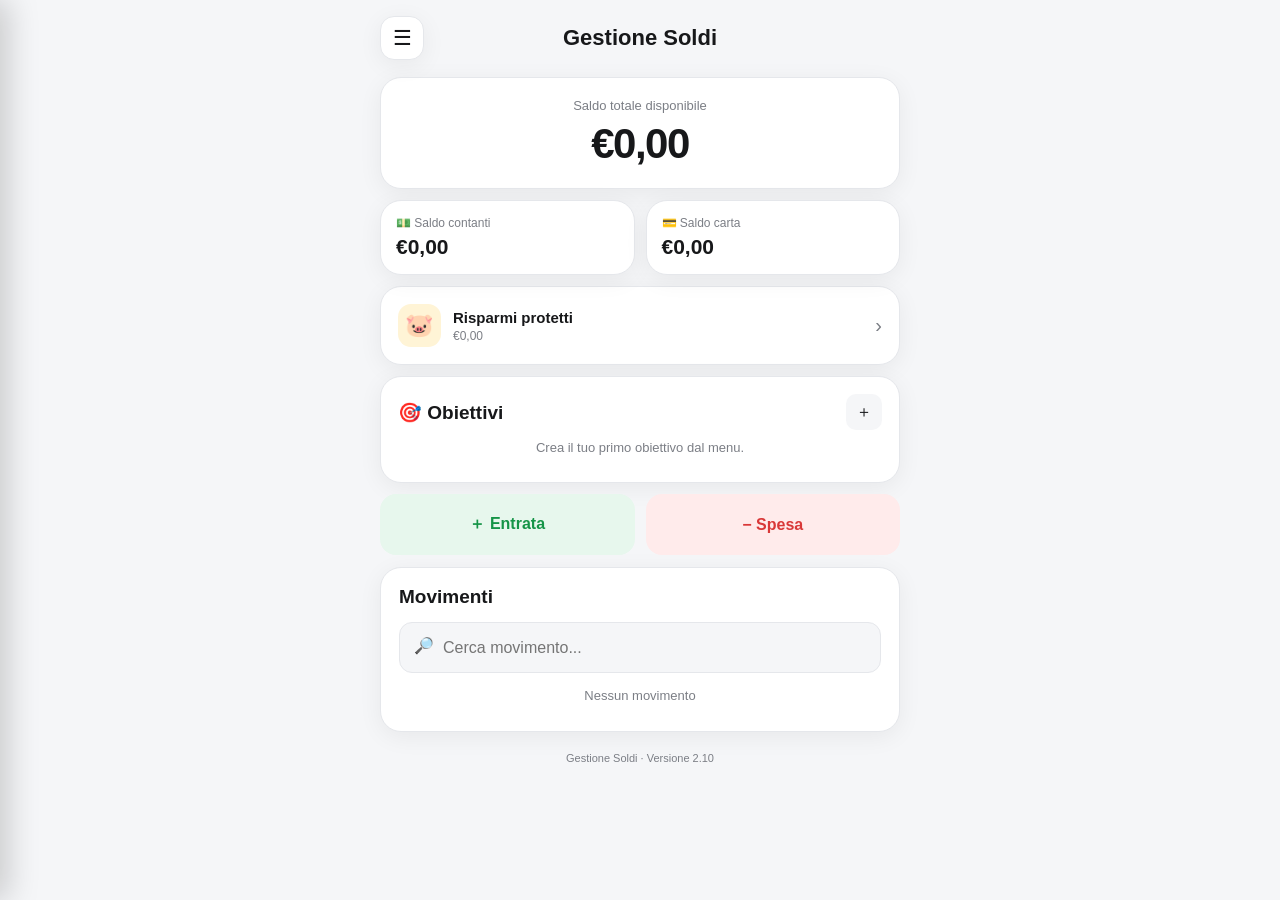
==== commit f0e5bc3c: "Versione 2.00 obiettivi e saldi contanti carta" ====
--- a/index.html
+++ b/index.html
@@ -25,8 +25,11 @@
 .movement{padding:15px 0;border-bottom:1px solid var(--border)}.movement:last-child{border-bottom:0}.movement-top{display:flex;justify-content:space-between;gap:10px}.movement-info{min-width:0;flex:1}.movement-title{font-size:15px;font-weight:700;overflow-wrap:anywhere}.movement-date{margin-top:5px;color:var(--muted);font-size:12px}.tag{display:inline-block;margin-top:7px;padding:5px 9px;border-radius:8px;background:var(--bg);color:var(--muted);font-size:11px}.buttons{display:flex;gap:5px}.smallbtn{width:36px;height:36px;border-radius:10px;background:var(--bg)}.delete{color:var(--red)}
 .page{display:none}.home{display:block}.hidden{display:none!important}.empty{padding:10px 0;text-align:center;color:var(--muted);font-size:13px}
 .savings-card,.goal-card{padding:20px;margin-bottom:13px}.big-head{display:flex;align-items:center;gap:13px;margin-bottom:18px}.big-icon{width:55px;height:55px;display:flex;align-items:center;justify-content:center;border-radius:17px;background:var(--yellowbg);font-size:30px}.big-name{font-size:20px;font-weight:800}.big-amount{font-size:37px;font-weight:850;margin-bottom:4px}.target{color:var(--muted);font-size:13px;margin-bottom:14px}.info{padding:18px;line-height:1.6;color:var(--muted);font-size:13px}.goal-grid{display:grid;gap:11px}.goal-card{margin:0;padding:17px}.goal-card.done-card{border-color:var(--green)}.goal-amount{font-size:22px;font-weight:850}.goal-category{font-size:11px;color:var(--muted);margin-top:3px}.goal-actions{display:grid;grid-template-columns:1fr 1fr;gap:8px;margin-top:13px}.goal-btn{height:45px;border-radius:12px;font-weight:750}.goal-add{background:var(--greenbg);color:var(--green)}.goal-remove{background:var(--redbg);color:var(--red)}.goal-tx{margin-top:13px;padding-top:10px;border-top:1px solid var(--border)}.goal-tx-title{font-size:12px;font-weight:750;margin-bottom:6px}.goal-tx-row{display:flex;justify-content:space-between;font-size:11px;padding:5px 0;color:var(--muted)}
-.modal-overlay{position:fixed;inset:0;z-index:500;display:flex;align-items:flex-end;justify-content:center;padding:0 12px calc(12px + env(safe-area-inset-bottom));background:rgba(0,0,0,.45);opacity:0;pointer-events:none;transition:.22s}.modal-overlay.open{opacity:1;pointer-events:auto}.modal{width:100%;max-width:520px;padding:22px 18px 18px;background:var(--card);border-radius:25px;box-shadow:0 -8px 40px rgba(0,0,0,.2);transform:translateY(30px);transition:.25s}.modal-overlay.open .modal{transform:translateY(0)}.handle{width:42px;height:5px;margin:0 auto 20px;border-radius:10px;background:var(--border)}.modal-title{text-align:center;font-size:20px;font-weight:800;margin-bottom:5px}.modal-sub{text-align:center;color:var(--muted);font-size:13px;margin-bottom:20px}.amount{height:70px;margin:0 0 12px;padding:0 15px;border-radius:17px;border:2px solid var(--border);font-size:32px;font-weight:800;text-align:center}.source-choice{display:grid;grid-template-columns:1fr 1fr;gap:8px;margin-bottom:12px}.choice{height:51px;border-radius:13px;background:var(--bg);border:2px solid transparent;font-weight:750}.choice.selected{border-color:var(--blue);background:var(--bluebg);color:var(--blue)}.confirm{width:100%;height:56px;border-radius:15px;background:var(--text);color:var(--card);font-weight:800}.modal-cancel{width:100%;height:46px;margin-top:7px;border-radius:14px;background:transparent;color:var(--muted);font-weight:650}.check-row{display:flex;align-items:center;gap:10px;padding:10px 0}.check-row input{width:22px;height:22px;margin:0}.toast{position:fixed;left:50%;bottom:calc(25px + env(safe-area-inset-bottom));transform:translate(-50%,30px) scale(.95);opacity:0;pointer-events:none;z-index:700;display:flex;gap:10px;align-items:center;padding:13px 17px;border-radius:15px;background:var(--text);color:var(--card);box-shadow:0 10px 35px rgba(0,0,0,.22);font-size:14px;font-weight:700;white-space:nowrap;transition:.25s}.toast.show{opacity:1;transform:translate(-50%,0) scale(1)}
+.modal-overlay{position:fixed;inset:0;z-index:500;display:flex;align-items:flex-end;justify-content:center;padding:0 12px calc(12px + env(safe-area-inset-bottom));background:rgba(0,0,0,.45);opacity:0;pointer-events:none;transition:.22s}.modal-overlay.open{opacity:1;pointer-events:auto}.modal{width:100%;max-width:520px;max-height:88vh;overflow-y:auto;padding:22px 18px 18px;background:var(--card);border-radius:25px;box-shadow:0 -8px 40px rgba(0,0,0,.2);transform:translateY(30px);transition:.25s}.modal-overlay.open .modal{transform:translateY(0)}.handle{width:42px;height:5px;margin:0 auto 20px;border-radius:10px;background:var(--border)}.modal-title{text-align:center;font-size:20px;font-weight:800;margin-bottom:5px}.modal-sub{text-align:center;color:var(--muted);font-size:13px;margin-bottom:20px}.amount{height:70px;margin:0 0 12px;padding:0 15px;border-radius:17px;border:2px solid var(--border);font-size:32px;font-weight:800;text-align:center}.source-choice{display:grid;grid-template-columns:1fr 1fr;gap:8px;margin-bottom:12px}.choice{height:51px;border-radius:13px;background:var(--bg);border:2px solid transparent;font-weight:750}.choice.selected{border-color:var(--blue);background:var(--bluebg);color:var(--blue)}.confirm{width:100%;height:56px;border-radius:15px;background:var(--text);color:var(--card);font-weight:800}.modal-cancel{width:100%;height:46px;margin-top:7px;border-radius:14px;background:transparent;color:var(--muted);font-weight:650}.check-row{display:flex;align-items:center;gap:10px;padding:10px 0}.check-row input{width:22px;height:22px;margin:0}.toast{position:fixed;left:50%;bottom:calc(25px + env(safe-area-inset-bottom));transform:translate(-50%,30px) scale(.95);opacity:0;pointer-events:none;z-index:700;display:flex;gap:10px;align-items:center;padding:13px 17px;border-radius:15px;background:var(--text);color:var(--card);box-shadow:0 10px 35px rgba(0,0,0,.22);font-size:14px;font-weight:700;white-space:nowrap;transition:.25s}.toast.show{opacity:1;transform:translate(-50%,0) scale(1)}
 .version{text-align:center;color:var(--muted);font-size:11px;margin:20px 0 5px}
+.settings-section-title{margin:20px 0 10px;font-size:12px;font-weight:750;text-transform:uppercase;letter-spacing:.5px;color:var(--muted)}.settings-section-title.danger{color:var(--red)}
+.category-list{display:flex;flex-wrap:wrap;gap:8px;margin-bottom:12px}.category-chip{display:flex;align-items:center;gap:7px;padding:9px 8px 9px 13px;border-radius:12px;background:var(--bg);font-size:13px;font-weight:650}.category-chip button{background:transparent;color:var(--muted);font-size:16px;line-height:1;padding:2px 4px}
+.cat-add-row{display:flex;gap:8px;align-items:flex-start}.cat-add-row input{margin:0}.cat-add-row button{width:51px;height:51px;flex-shrink:0;border-radius:13px;background:var(--text);color:var(--card);font-size:21px}
 @media(max-width:370px){body{padding-left:10px;padding-right:10px}.balance{font-size:36px}}
 </style>
 </head>
@@ -39,12 +42,12 @@
   <button class="menu-item" onclick="showHome()"><span class="menu-icon">🏠</span>Home</button>
   <button class="menu-item" onclick="showGoals()"><span class="menu-icon">🎯</span>Obiettivi</button>
   <button class="menu-item" onclick="showSavings()"><span class="menu-icon">🐷</span>Salvadanaio protetto</button>
+  <button class="menu-item" onclick="showTrends()"><span class="menu-icon">📊</span>Andamenti</button>
   <div class="menu-section">Azioni</div>
   <button class="menu-item" onclick="openGoalModal()"><span class="menu-icon">＋</span>Crea obiettivo</button>
   <button class="menu-item" onclick="openSplitModal()"><span class="menu-icon">⚖️</span>Dividi una cifra</button>
   <div class="menu-section">Impostazioni</div>
-  <button class="menu-item" onclick="toggleTheme()"><span id="themeIcon" class="menu-icon">🌙</span><span id="themeText">Tema scuro</span></button>
-  <button class="menu-item danger" onclick="resetAll()"><span class="menu-icon">🗑️</span>Azzera conto e movimenti</button>
+  <button class="menu-item" onclick="openSettingsModal()"><span class="menu-icon">⚙️</span>Impostazioni</button>
 </aside>
 
 <div id="toast" class="toast"><span id="toastIcon">✓</span><span id="toastText">Fatto!</span></div>
@@ -74,11 +77,6 @@
   <input id="detailDescription" type="text" maxlength="100" placeholder="Descrizione (opzionale)">
   <select id="detailCategory">
    <option value="">Categoria (opzionale)</option>
-   <option>💼 Stipendio</option><option>💰 Bonus</option><option>🎁 Regalo</option><option>🏦 Investimenti</option>
-   <option>🏠 Affitto</option><option>💡 Bollette</option><option>🛒 Spesa alimentare</option><option>🍔 Ristoranti</option>
-   <option>🚗 Benzina</option><option>🚌 Trasporti</option><option>🛍️ Shopping</option><option>🎮 Svago</option>
-   <option>💊 Salute</option><option>📱 Abbonamenti</option><option>📚 Istruzione</option><option>🐶 Animali</option>
-   <option>✈️ Viaggi</option><option>📦 Altro</option>
   </select>
   <button class="confirm" onclick="saveQuickMovement()">Salva movimento</button>
   <button class="modal-cancel" onclick="saveQuickMovement(true)">Salta dettagli</button>
@@ -135,6 +133,33 @@
  </div>
 </div>
 
+<!-- Modal impostazioni -->
+<div id="settingsModal" class="modal-overlay">
+ <div class="modal">
+  <div class="handle"></div>
+  <div class="modal-title">⚙️ Impostazioni</div>
+  <div class="modal-sub">Personalizza l'app come preferisci.</div>
+
+  <div class="settings-section-title">Tema</div>
+  <div class="source-choice">
+   <button id="themeLightBtn" class="choice" onclick="setTheme('light')">☀️ Chiaro</button>
+   <button id="themeDarkBtn" class="choice" onclick="setTheme('dark')">🌙 Scuro</button>
+  </div>
+
+  <div class="settings-section-title">Categorie movimenti</div>
+  <div id="categoryList" class="category-list"></div>
+  <div class="cat-add-row">
+   <input id="newCategoryName" type="text" maxlength="30" placeholder="Nuova categoria (es. 🎉 Piaceri)">
+   <button onclick="addCategory()">＋</button>
+  </div>
+
+  <div class="settings-section-title danger">Zona pericolosa</div>
+  <button class="action expense" style="width:100%" onclick="resetAll()">🗑️ Azzera conto e movimenti</button>
+
+  <button class="modal-cancel" onclick="closeSettingsModal()">Chiudi</button>
+ </div>
+</div>
+
 <main id="homePage" class="app home">
 <header class="header"><button class="menu-button" onclick="openMenu()">☰</button><h1 class="title">Gestione Soldi</h1></header>
 
@@ -156,22 +181,27 @@
 
 <div class="actions"><button class="action income" onclick="openMoneyModal('income')">＋ Entrata</button><button class="action expense" onclick="openMoneyModal('expense')">− Spesa</button></div>
 
+<section class="card section"><h2 class="section-title">Movimenti</h2><div class="search"><span class="search-icon">🔎</span><input id="search" type="search" placeholder="Cerca movimento..." oninput="renderMovements()"></div><div id="movements"></div></section>
+<div class="version">Gestione Soldi · Versione 2.10</div>
+</main>
+
+<main id="trendsPage" class="app page">
+<header class="header"><button class="back-button" onclick="showHome()">←</button><h1 class="title">Andamenti</h1></header>
+
 <section class="stats">
  <section class="card stat"><div class="stat-label">Entrate</div><div id="totalIncome" class="stat-value green">€0,00</div></section>
  <section class="card stat"><div class="stat-label">Spese</div><div id="totalExpense" class="stat-value red">€0,00</div></section>
 </section>
 
 <section class="card section"><h2 class="section-title">Spese di questo mese</h2><div class="month-summary"><span id="monthName">Mese corrente</span><span id="monthTotal" class="month-total">€0,00</span></div><div id="categories"></div></section>
-
-<section class="card section"><h2 class="section-title">Movimenti</h2><div class="search"><span class="search-icon">🔎</span><input id="search" type="search" placeholder="Cerca movimento..." oninput="renderMovements()"></div><div id="movements"></div></section>
-<div class="version">Gestione Soldi · Versione 2.00</div>
+<div class="version">Gestione Soldi · Versione 2.10</div>
 </main>
 
 <main id="goalsPage" class="app page">
 <header class="header"><button class="back-button" onclick="showHome()">←</button><h1 class="title">Obiettivi</h1></header>
 <section class="card section"><h2 class="section-title">I tuoi obiettivi</h2><div id="allGoals" class="goal-grid"></div></section>
 <div class="actions"><button class="action income" onclick="openGoalModal()">＋ Nuovo</button><button class="action" style="background:var(--bluebg);color:var(--blue)" onclick="openSplitModal()">⚖️ Dividi</button></div>
-<div class="version">Gestione Soldi · Versione 2.00</div>
+<div class="version">Gestione Soldi · Versione 2.10</div>
 </main>
 
 <main id="savingsPage" class="app page">
@@ -179,24 +209,29 @@
 <section class="card savings-card">
  <div class="big-head"><div class="big-icon">🐷</div><div><div class="big-name">Salvadanaio protetto</div><div class="sub">Soldi messi da parte e lasciati lì.</div></div></div>
  <div id="protectedAmount" class="big-amount">€0,00</div>
- <div class="target">Non modificabile: per prelevare usa il tasto qui sotto.</div>
- <button class="action" style="width:100%;background:var(--yellowbg);color:var(--yellow)" onclick="openGoalMoneyModal('savings','remove')">− Preleva dai risparmi</button>
+ <div class="target">Aggiungi o preleva dal salvadanaio con i pulsanti qui sotto.</div>
+ <div style="display:grid;grid-template-columns:1fr 1fr;gap:8px">
+  <button class="action" style="background:var(--greenbg);color:var(--green)" onclick="openGoalMoneyModal('savings','add')">＋ Aggiungi</button>
+  <button class="action" style="background:var(--yellowbg);color:var(--yellow)" onclick="openGoalMoneyModal('savings','remove')">− Preleva</button>
+ </div>
 </section>
 <section class="card section"><h2 class="section-title">Movimenti del salvadanaio</h2><div id="savingsTransactions"></div></section>
-<div class="info card">💡 Il salvadanaio è separato dagli obiettivi. Non puoi cambiare manualmente nome o importo: aggiungi o preleva denaro e l'app aggiorna automaticamente i saldi.</div>
-<div class="version">Gestione Soldi · Versione 2.00</div>
+<div class="info card">💡 Il salvadanaio è separato dagli obiettivi. Usa i pulsanti qui sopra per aggiungere o prelevare denaro: i saldi si aggiornano automaticamente.</div>
+<div class="version">Gestione Soldi · Versione 2.10</div>
 </main>
 
 <script>
 const KEY="gs_v2";
+function defaultCategories(){return ["💼 Stipendio","🍔 Cibo","💡 Bollette","📦 Spese Varie","💊 Medicine","🎉 Piaceri"]}
 let data=JSON.parse(localStorage.getItem(KEY)||"null")||migrateOld();
+if(!data.categories||!data.categories.length)data.categories=defaultCategories();
 function migrateOld(){
   const oldMov=JSON.parse(localStorage.getItem("movements")||"[]");
   const oldBal=Number(localStorage.getItem("balance")||0);
   const pig=Number(localStorage.getItem("savingsAmount")||0);
   let cash=Number(localStorage.getItem("cashBalance")||0),card=Number(localStorage.getItem("cardBalance")||0);
   if(!cash&&!card&&oldBal) cash=oldBal;
-  return {cash,card,savings:pig,goals:[],movements:oldMov.map(m=>({...m,source:m.source||"cash"})),theme:localStorage.getItem("theme")||"light"};
+  return {cash,card,savings:pig,goals:[],movements:oldMov.map(m=>({...m,source:m.source||"cash"})),theme:localStorage.getItem("theme")||"light",categories:defaultCategories()};
 }
 let quick={type:null,amount:0,source:"cash"};
 let goalOp={id:null,type:null,amount:0,source:"cash"};
@@ -210,12 +245,33 @@
 function toast(t,i="✓"){const x=document.getElementById("toast");document.getElementById("toastIcon").textContent=i;document.getElementById("toastText").textContent=t;x.classList.add("show");clearTimeout(window.tt);window.tt=setTimeout(()=>x.classList.remove("show"),1800)}
 function openMenu(){sideMenu.classList.add("open");overlay.classList.add("open")}
 function closeMenu(){sideMenu.classList.remove("open");overlay.classList.remove("open")}
-function showPage(id){["homePage","goalsPage","savingsPage"].forEach(x=>document.getElementById(x).style.display=x===id?"block":"none");closeMenu();window.scrollTo(0,0)}
+function showPage(id){["homePage","goalsPage","savingsPage","trendsPage"].forEach(x=>document.getElementById(x).style.display=x===id?"block":"none");closeMenu();window.scrollTo(0,0)}
 function showHome(){showPage("homePage")}
 function showGoals(){renderGoals();showPage("goalsPage")}
 function showSavings(){renderSavings();showPage("savingsPage")}
-function toggleTheme(){data.theme=data.theme==="dark"?"light":"dark";document.body.classList.toggle("dark",data.theme==="dark");save();updateTheme()}
-function updateTheme(){let d=data.theme==="dark";themeIcon.textContent=d?"☀️":"🌙";themeText.textContent=d?"Tema chiaro":"Tema scuro"}
+function showTrends(){renderSummary();renderMonth();showPage("trendsPage")}
+
+function setTheme(t){data.theme=t;document.body.classList.toggle("dark",t==="dark");save();updateTheme()}
+function updateTheme(){let d=data.theme==="dark";themeLightBtn.classList.toggle("selected",!d);themeDarkBtn.classList.toggle("selected",d)}
+function openSettingsModal(){closeMenu();updateTheme();renderCategoryList();newCategoryName.value="";settingsModal.classList.add("open")}
+function closeSettingsModal(){settingsModal.classList.remove("open")}
+function renderCategoryList(){
+ categoryList.innerHTML=data.categories.length?data.categories.map((c,i)=>`<div class="category-chip"><span>${esc(c)}</span><button onclick="removeCategory(${i})">×</button></div>`).join(""):`<div class="empty">Nessuna categoria</div>`
+}
+function addCategory(){
+ const n=newCategoryName.value.trim();
+ if(!n)return newCategoryName.focus();
+ if(data.categories.includes(n)){toast("Categoria già esistente","⚠️");return}
+ data.categories.push(n);newCategoryName.value="";save();renderCategoryList();renderCategoryOptions();toast("Categoria aggiunta","🏷️")
+}
+function removeCategory(i){
+ if(!confirm("Eliminare questa categoria?"))return;
+ data.categories.splice(i,1);save();renderCategoryList();renderCategoryOptions()
+}
+function renderCategoryOptions(){
+ detailCategory.innerHTML=`<option value="">Categoria (opzionale)</option>`+data.categories.map(c=>`<option>${esc(c)}</option>`).join("")
+}
+
 function chooseSource(s){quick.source=s;cashBtn.classList.toggle("selected",s==="cash");cardBtn.classList.toggle("selected",s==="card")}
 function chooseGoalSource(s){goalOp.source=s;goalCashBtn.classList.toggle("selected",s==="cash");goalCardBtn.classList.toggle("selected",s==="card")}
 function chooseSplitSource(s){window.splitSource=s;splitCashBtn.classList.toggle("selected",s==="cash");splitCardBtn.classList.toggle("selected",s==="card")}
@@ -256,7 +312,7 @@
 function openGoalMoneyModal(id,type){
  goalOp={id,type,amount:0,source:"cash"};
  const g=id==="savings"?null:goalById(id);
- goalMoneyTitle.textContent=type==="add"?"🎯 Aggiungi all'obiettivo":"− Preleva";
+ goalMoneyTitle.textContent=type==="add"?(id==="savings"?"🐷 Aggiungi ai risparmi":"🎯 Aggiungi all'obiettivo"):"− Preleva";
  goalMoneySub.textContent=id==="savings"?"Risparmi protetti":g?g.name:"";
  goalMoneyAmount.value="";chooseGoalSource("cash");goalSourceChoice.style.display=type==="add"||type==="remove"?"grid":"none";goalMoneyModal.classList.add("open");setTimeout(()=>goalMoneyAmount.focus(),220)
 }
@@ -334,10 +390,10 @@
  else{if((m.source||"cash")==="cash")data.cash+=m.amount;else data.card+=m.amount}
  data.movements.splice(i,1);save();renderAll()
 }
-function resetAll(){closeMenu();if(!confirm("Vuoi cancellare tutti i saldi, movimenti, obiettivi e risparmi?"))return;data={cash:0,card:0,savings:0,goals:[],movements:[],theme:data.theme};save();renderAll();toast("Conto azzerato","🗑️")}
-function renderAll(){renderSummary();renderGoals();renderSavings();renderMonth();renderMovements()}
-
-document.addEventListener("keydown",e=>{if(e.key==="Enter"&&moneyModal.classList.contains("open"))confirmMoney();if(e.key==="Enter"&&goalMoneyModal.classList.contains("open"))confirmGoalMoney()});
+function resetAll(){if(!confirm("Vuoi cancellare tutti i saldi, movimenti, obiettivi e risparmi?"))return;data={cash:0,card:0,savings:0,goals:[],movements:[],theme:data.theme,categories:data.categories};save();renderAll();toast("Conto azzerato","🗑️")}
+function renderAll(){renderSummary();renderGoals();renderSavings();renderMonth();renderMovements();renderCategoryOptions()}
+
+document.addEventListener("keydown",e=>{if(e.key==="Enter"&&moneyModal.classList.contains("open"))confirmMoney();if(e.key==="Enter"&&goalMoneyModal.classList.contains("open"))confirmGoalMoney();if(e.key==="Enter"&&settingsModal.classList.contains("open")&&document.activeElement===newCategoryName)addCategory()});
 document.body.classList.toggle("dark",data.theme==="dark");updateTheme();renderAll();
 </script>
 </body>
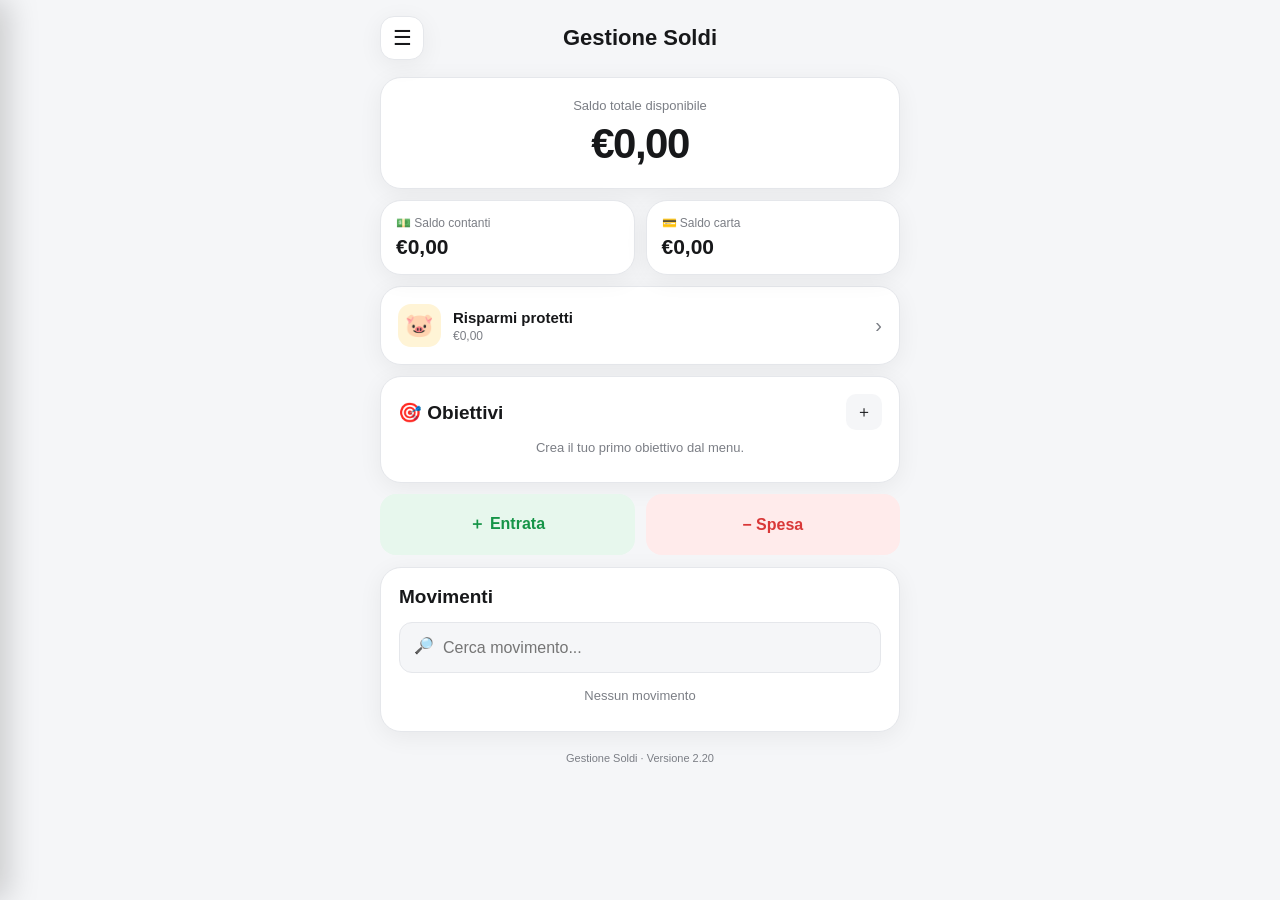
==== commit b190ccbd: "Versione 4.00 obiettivi e saldi contanti carta" ====
--- a/index.html
+++ b/index.html
@@ -19,7 +19,7 @@
 .total-card{padding:15px 17px;margin-bottom:11px;display:flex;justify-content:space-between;align-items:center}.total-card .source-label{margin:0}.total-value{font-size:23px;font-weight:850}
 .savings-mini,.goal-list-card{padding:17px;margin-bottom:11px}.row-between{display:flex;align-items:center;justify-content:space-between;gap:10px}.mini-left{display:flex;align-items:center;gap:12px}.iconbox{width:43px;height:43px;display:flex;align-items:center;justify-content:center;flex-shrink:0;border-radius:13px;background:var(--yellowbg);font-size:23px}.name{font-size:15px;font-weight:750}.sub{margin-top:3px;color:var(--muted);font-size:12px}.arrow{color:var(--muted);font-size:20px}.progress{height:8px;background:var(--bg);border-radius:20px;overflow:hidden;margin-top:13px}.fill{height:100%;width:0;background:var(--blue);border-radius:20px;transition:width .3s}.fill.done{background:var(--green)}.done-text{color:var(--green);font-weight:800}
 .stats,.actions{display:grid;grid-template-columns:1fr 1fr;gap:11px;margin-bottom:12px}.stat{padding:16px}.stat-label{color:var(--muted);font-size:12px;margin-bottom:6px}.stat-value{font-size:19px;font-weight:800}.green{color:var(--green)}.red{color:var(--red)}.action{height:61px;border-radius:16px;font-size:16px;font-weight:750}.income{background:var(--greenbg);color:var(--green)}.expense{background:var(--redbg);color:var(--red)}
-.section{padding:18px;margin-bottom:13px}.section-title{margin:0 0 14px;font-size:19px;font-weight:800}.month-summary{display:flex;justify-content:space-between;align-items:center;padding:13px 14px;margin-bottom:15px;border-radius:13px;background:var(--bg)}.month-total{color:var(--red);font-weight:800}.category-row{margin-bottom:14px}.category-header{display:flex;justify-content:space-between;margin-bottom:6px;font-size:13px}.category-name{font-weight:650}.category-amount{color:var(--muted);font-weight:700}.bar{height:7px;background:var(--bg);border-radius:20px;overflow:hidden}.bar-fill{height:100%;background:var(--red);border-radius:20px}
+.section{padding:18px;margin-bottom:13px}.section-title{margin:0 0 14px;font-size:19px;font-weight:800}.month-summary{display:flex;justify-content:space-between;align-items:center;padding:13px 14px;margin-bottom:15px;border-radius:13px;background:var(--bg)}.month-total{color:var(--red);font-weight:800}.category-row{margin-bottom:14px;cursor:pointer;border-radius:10px;padding:6px;margin-left:-6px;margin-right:-6px}.category-row:active{background:var(--bg)}.category-header{display:flex;justify-content:space-between;margin-bottom:6px;font-size:13px}.category-name{font-weight:650}.category-amount{color:var(--muted);font-weight:700}.bar{height:7px;background:var(--bg);border-radius:20px;overflow:hidden}.bar-fill{height:100%;background:var(--red);border-radius:20px}.budget-warn{margin-top:5px;font-size:11px;color:var(--red);font-weight:700}.hint{text-align:center;color:var(--muted);font-size:12px;margin:-6px 0 14px}
 .search{position:relative;margin-bottom:5px}.search input{margin:0;padding-left:43px}.search-icon{position:absolute;left:15px;top:14px;color:var(--muted)}
 input,select{width:100%;height:51px;margin-bottom:10px;padding:0 14px;border:1px solid var(--border);border-radius:13px;outline:none;background:var(--bg);color:var(--text);font-size:16px}.save{width:100%;height:51px;border-radius:13px;background:var(--text);color:var(--card);font-weight:750}.cancel{width:100%;height:47px;margin-top:8px;border-radius:13px;background:var(--bg)}
 .movement{padding:15px 0;border-bottom:1px solid var(--border)}.movement:last-child{border-bottom:0}.movement-top{display:flex;justify-content:space-between;gap:10px}.movement-info{min-width:0;flex:1}.movement-title{font-size:15px;font-weight:700;overflow-wrap:anywhere}.movement-date{margin-top:5px;color:var(--muted);font-size:12px}.tag{display:inline-block;margin-top:7px;padding:5px 9px;border-radius:8px;background:var(--bg);color:var(--muted);font-size:11px}.buttons{display:flex;gap:5px}.smallbtn{width:36px;height:36px;border-radius:10px;background:var(--bg)}.delete{color:var(--red)}
@@ -30,6 +30,7 @@
 .settings-section-title{margin:20px 0 10px;font-size:12px;font-weight:750;text-transform:uppercase;letter-spacing:.5px;color:var(--muted)}.settings-section-title.danger{color:var(--red)}
 .category-list{display:flex;flex-wrap:wrap;gap:8px;margin-bottom:12px}.category-chip{display:flex;align-items:center;gap:7px;padding:9px 8px 9px 13px;border-radius:12px;background:var(--bg);font-size:13px;font-weight:650}.category-chip button{background:transparent;color:var(--muted);font-size:16px;line-height:1;padding:2px 4px}
 .cat-add-row{display:flex;gap:8px;align-items:flex-start}.cat-add-row input{margin:0}.cat-add-row button{width:51px;height:51px;flex-shrink:0;border-radius:13px;background:var(--text);color:var(--card);font-size:21px}
+.budget-row{display:flex;align-items:center;justify-content:space-between;gap:10px;margin-bottom:9px}.budget-row .budget-cat{font-size:13px;font-weight:650;overflow-wrap:anywhere}.budget-row input{width:105px;height:42px;margin:0;flex-shrink:0;padding:0 10px;font-size:14px;text-align:right}
 @media(max-width:370px){body{padding-left:10px;padding-right:10px}.balance{font-size:36px}}
 </style>
 </head>
@@ -116,6 +117,25 @@
  </div>
 </div>
 
+<!-- Modal modifica movimento -->
+<div id="editModal" class="modal-overlay">
+ <div class="modal">
+  <div class="handle"></div>
+  <div id="editTitle" class="modal-title">✏️ Modifica movimento</div>
+  <div class="modal-sub">Aggiorna importo, conto, descrizione o categoria.</div>
+  <input id="editAmount" class="amount" type="number" inputmode="decimal" min="0.01" step="0.01" placeholder="€ 0,00">
+  <div id="editSourceChoice" class="source-choice">
+   <button id="editCashBtn" class="choice" onclick="chooseEditSource('cash')">💵 Contanti</button>
+   <button id="editCardBtn" class="choice" onclick="chooseEditSource('card')">💳 Carta</button>
+  </div>
+  <input id="editDescription" type="text" maxlength="100" placeholder="Descrizione">
+  <select id="editCategory"><option value="">Categoria (opzionale)</option></select>
+  <input id="editDate" type="date">
+  <button class="confirm" onclick="confirmEditMovement()">Salva modifiche</button>
+  <button class="modal-cancel" onclick="closeEditModal()">Annulla</button>
+ </div>
+</div>
+
 <!-- Modal divisione -->
 <div id="splitModal" class="modal-overlay">
  <div class="modal">
@@ -153,6 +173,18 @@
    <button onclick="addCategory()">＋</button>
   </div>
 
+  <div class="settings-section-title">Budget mensili di spesa</div>
+  <div class="hint">Imposta un tetto per categoria, vuoto = nessun limite</div>
+  <div id="budgetList"></div>
+
+  <div class="settings-section-title">Backup dati</div>
+  <div class="hint">Salva o ripristina tutti i tuoi dati (saldi, movimenti, obiettivi, categorie)</div>
+  <div class="source-choice">
+   <button class="choice" onclick="exportBackup()">⬇️ Esporta</button>
+   <button class="choice" onclick="triggerImport()">⬆️ Importa</button>
+  </div>
+  <input id="importFileInput" type="file" accept="application/json" class="hidden" onchange="importBackup(event)">
+
   <div class="settings-section-title danger">Zona pericolosa</div>
   <button class="action expense" style="width:100%" onclick="resetAll()">🗑️ Azzera conto e movimenti</button>
 
@@ -182,7 +214,7 @@
 <div class="actions"><button class="action income" onclick="openMoneyModal('income')">＋ Entrata</button><button class="action expense" onclick="openMoneyModal('expense')">− Spesa</button></div>
 
 <section class="card section"><h2 class="section-title">Movimenti</h2><div class="search"><span class="search-icon">🔎</span><input id="search" type="search" placeholder="Cerca movimento..." oninput="renderMovements()"></div><div id="movements"></div></section>
-<div class="version">Gestione Soldi · Versione 2.10</div>
+<div class="version">Gestione Soldi · Versione 2.20</div>
 </main>
 
 <main id="trendsPage" class="app page">
@@ -194,14 +226,14 @@
 </section>
 
 <section class="card section"><h2 class="section-title">Spese di questo mese</h2><div class="month-summary"><span id="monthName">Mese corrente</span><span id="monthTotal" class="month-total">€0,00</span></div><div id="categories"></div></section>
-<div class="version">Gestione Soldi · Versione 2.10</div>
+<div class="version">Gestione Soldi · Versione 2.20</div>
 </main>
 
 <main id="goalsPage" class="app page">
 <header class="header"><button class="back-button" onclick="showHome()">←</button><h1 class="title">Obiettivi</h1></header>
 <section class="card section"><h2 class="section-title">I tuoi obiettivi</h2><div id="allGoals" class="goal-grid"></div></section>
 <div class="actions"><button class="action income" onclick="openGoalModal()">＋ Nuovo</button><button class="action" style="background:var(--bluebg);color:var(--blue)" onclick="openSplitModal()">⚖️ Dividi</button></div>
-<div class="version">Gestione Soldi · Versione 2.10</div>
+<div class="version">Gestione Soldi · Versione 2.20</div>
 </main>
 
 <main id="savingsPage" class="app page">
@@ -217,7 +249,7 @@
 </section>
 <section class="card section"><h2 class="section-title">Movimenti del salvadanaio</h2><div id="savingsTransactions"></div></section>
 <div class="info card">💡 Il salvadanaio è separato dagli obiettivi. Usa i pulsanti qui sopra per aggiungere o prelevare denaro: i saldi si aggiornano automaticamente.</div>
-<div class="version">Gestione Soldi · Versione 2.10</div>
+<div class="version">Gestione Soldi · Versione 2.20</div>
 </main>
 
 <script>
@@ -225,16 +257,18 @@
 function defaultCategories(){return ["💼 Stipendio","🍔 Cibo","💡 Bollette","📦 Spese Varie","💊 Medicine","🎉 Piaceri"]}
 let data=JSON.parse(localStorage.getItem(KEY)||"null")||migrateOld();
 if(!data.categories||!data.categories.length)data.categories=defaultCategories();
+if(!data.budgets)data.budgets={};
 function migrateOld(){
   const oldMov=JSON.parse(localStorage.getItem("movements")||"[]");
   const oldBal=Number(localStorage.getItem("balance")||0);
   const pig=Number(localStorage.getItem("savingsAmount")||0);
   let cash=Number(localStorage.getItem("cashBalance")||0),card=Number(localStorage.getItem("cardBalance")||0);
   if(!cash&&!card&&oldBal) cash=oldBal;
-  return {cash,card,savings:pig,goals:[],movements:oldMov.map(m=>({...m,source:m.source||"cash"})),theme:localStorage.getItem("theme")||"light",categories:defaultCategories()};
+  return {cash,card,savings:pig,goals:[],movements:oldMov.map(m=>({...m,source:m.source||"cash"})),theme:localStorage.getItem("theme")||"light",categories:defaultCategories(),budgets:{}};
 }
 let quick={type:null,amount:0,source:"cash"};
 let goalOp={id:null,type:null,amount:0,source:"cash"};
+let editIndex=null;
 
 function save(){localStorage.setItem(KEY,JSON.stringify(data))}
 function money(n){return "€"+Number(n||0).toFixed(2).replace(".",",")}
@@ -253,7 +287,7 @@
 
 function setTheme(t){data.theme=t;document.body.classList.toggle("dark",t==="dark");save();updateTheme()}
 function updateTheme(){let d=data.theme==="dark";themeLightBtn.classList.toggle("selected",!d);themeDarkBtn.classList.toggle("selected",d)}
-function openSettingsModal(){closeMenu();updateTheme();renderCategoryList();newCategoryName.value="";settingsModal.classList.add("open")}
+function openSettingsModal(){closeMenu();updateTheme();renderCategoryList();renderBudgetList();newCategoryName.value="";settingsModal.classList.add("open")}
 function closeSettingsModal(){settingsModal.classList.remove("open")}
 function renderCategoryList(){
  categoryList.innerHTML=data.categories.length?data.categories.map((c,i)=>`<div class="category-chip"><span>${esc(c)}</span><button onclick="removeCategory(${i})">×</button></div>`).join(""):`<div class="empty">Nessuna categoria</div>`
@@ -262,14 +296,54 @@
  const n=newCategoryName.value.trim();
  if(!n)return newCategoryName.focus();
  if(data.categories.includes(n)){toast("Categoria già esistente","⚠️");return}
- data.categories.push(n);newCategoryName.value="";save();renderCategoryList();renderCategoryOptions();toast("Categoria aggiunta","🏷️")
+ data.categories.push(n);newCategoryName.value="";save();renderCategoryList();renderCategoryOptions();renderBudgetList();toast("Categoria aggiunta","🏷️")
 }
 function removeCategory(i){
  if(!confirm("Eliminare questa categoria?"))return;
- data.categories.splice(i,1);save();renderCategoryList();renderCategoryOptions()
+ const c=data.categories[i];
+ data.categories.splice(i,1);
+ if(data.budgets&&data.budgets[c])delete data.budgets[c];
+ save();renderCategoryList();renderCategoryOptions();renderBudgetList()
 }
 function renderCategoryOptions(){
  detailCategory.innerHTML=`<option value="">Categoria (opzionale)</option>`+data.categories.map(c=>`<option>${esc(c)}</option>`).join("")
+}
+function renderBudgetList(){
+ budgetList.innerHTML=data.categories.length?data.categories.map(c=>`<div class="budget-row"><span class="budget-cat">${esc(c)}</span><input type="number" inputmode="decimal" min="0" step="1" placeholder="Nessuno" value="${data.budgets&&data.budgets[c]?data.budgets[c]:""}" onchange="setBudget(this,${JSON.stringify(c)})"></div>`).join(""):`<div class="empty">Aggiungi prima una categoria</div>`
+}
+function setBudget(input,cat){
+ const n=Number(input.value);
+ if(n>0)data.budgets[cat]=n;else delete data.budgets[cat];
+ save()
+}
+function exportBackup(){
+ const blob=new Blob([JSON.stringify(data,null,2)],{type:"application/json"});
+ const url=URL.createObjectURL(blob);
+ const a=document.createElement("a");a.href=url;a.download=`gestione-soldi-backup-${today()}.json`;
+ document.body.appendChild(a);a.click();document.body.removeChild(a);URL.revokeObjectURL(url);
+ toast("Backup esportato","⬇️")
+}
+function triggerImport(){importFileInput.click()}
+function importBackup(e){
+ const file=e.target.files[0];if(!file)return;
+ const reader=new FileReader();
+ reader.onload=ev=>{
+   try{
+     const p=JSON.parse(ev.target.result);
+     if(typeof p!=="object"||p===null)throw new Error("formato non valido");
+     if(!confirm("Importare questo backup? I dati attuali verranno sovrascritti."))return;
+     data={
+       cash:Number(p.cash)||0,card:Number(p.card)||0,savings:Number(p.savings)||0,
+       goals:Array.isArray(p.goals)?p.goals:[],
+       movements:Array.isArray(p.movements)?p.movements:[],
+       theme:p.theme==="dark"?"dark":"light",
+       categories:Array.isArray(p.categories)&&p.categories.length?p.categories:defaultCategories(),
+       budgets:p.budgets&&typeof p.budgets==="object"?p.budgets:{}
+     };
+     save();document.body.classList.toggle("dark",data.theme==="dark");updateTheme();closeSettingsModal();renderAll();toast("Backup importato","✅")
+   }catch(err){toast("File non valido","⚠️")}
+ };
+ reader.readAsText(file);e.target.value=""
 }
 
 function chooseSource(s){quick.source=s;cashBtn.classList.toggle("selected",s==="cash");cardBtn.classList.toggle("selected",s==="card")}
@@ -377,12 +451,51 @@
  const now=new Date(),mo=now.getMonth(),yr=now.getFullYear();let total=0,cats={};
  data.movements.forEach(m=>{let d=new Date((m.date||today())+"T12:00:00");if(d.getMonth()===mo&&d.getFullYear()===yr&&m.type==="expense"&&!m.savings){total+=Number(m.amount);let c=m.category||"📦 Altro";cats[c]=(cats[c]||0)+Number(m.amount)}});
  monthName.textContent=now.toLocaleDateString("it-IT",{month:"long",year:"numeric"});monthTotal.textContent=money(total);
- categories.innerHTML=Object.keys(cats).length?Object.entries(cats).sort((a,b)=>b[1]-a[1]).map(([c,v])=>`<div class="category-row"><div class="category-header"><span class="category-name">${esc(c)}</span><span class="category-amount">${money(v)}</span></div><div class="bar"><div class="bar-fill" style="width:${total?v/total*100:0}%"></div></div></div>`).join(""):`<div class="empty">Nessuna spesa questo mese</div>`
+ categories.innerHTML=Object.keys(cats).length?Object.entries(cats).sort((a,b)=>b[1]-a[1]).map(([c,v])=>{
+   const budget=data.budgets&&data.budgets[c];const over=budget&&v>budget;
+   return `<div class="category-row" data-cat="${esc(c)}"><div class="category-header"><span class="category-name">${esc(c)}</span><span class="category-amount">${money(v)}${budget?` / ${money(budget)}`:""}</span></div><div class="bar"><div class="bar-fill" style="width:${total?Math.min(100,v/total*100):0}%"></div></div>${over?`<div class="budget-warn">⚠️ Budget superato</div>`:""}</div>`
+ }).join(""):`<div class="empty">Nessuna spesa questo mese</div>`
 }
 function renderMovements(){
  const q=(search.value||"").trim().toLowerCase();let arr=data.movements.map((m,i)=>({m,i})).reverse().filter(x=>!q||(`${x.m.description} ${x.m.category||""} ${x.m.source||""}`).toLowerCase().includes(q));
- movements.innerHTML=arr.length?arr.map(x=>{let m=x.m;return `<div class="movement"><div class="movement-top"><div class="movement-info"><div class="movement-title ${m.type==="income"?"green":"red"}">${m.type==="income"?"+":"−"} ${money(m.amount)} — ${esc(m.description)}</div><div class="movement-date">${fmt(m.date)} · ${sourceName(m.source||"cash")}</div>${m.category?`<span class="tag">${esc(m.category)}</span>`:""}</div><div class="buttons"><button class="smallbtn delete" onclick="deleteMovement(${x.i})">🗑️</button></div></div></div>`}).join(""):`<div class="empty">Nessun movimento</div>`
-}
+ movements.innerHTML=arr.length?arr.map(x=>{let m=x.m;return `<div class="movement"><div class="movement-top"><div class="movement-info"><div class="movement-title ${m.type==="income"?"green":"red"}">${m.type==="income"?"+":"−"} ${money(m.amount)} — ${esc(m.description)}</div><div class="movement-date">${fmt(m.date)} · ${sourceName(m.source||"cash")}</div>${m.category?`<span class="tag">${esc(m.category)}</span>`:""}</div><div class="buttons">${m.savings?"":`<button class="smallbtn" onclick="openEditModal(${x.i})">✏️</button>`}<button class="smallbtn delete" onclick="deleteMovement(${x.i})">🗑️</button></div></div></div>`}).join(""):`<div class="empty">Nessun movimento</div>`
+}
+function openEditModal(i){
+ const m=data.movements[i];
+ if(m.savings){toast("Modifica questo movimento dal Salvadanaio","🐷");return}
+ editIndex=i;
+ editTitle.textContent=m.type==="income"?"✏️ Modifica entrata":"✏️ Modifica spesa";
+ editAmount.value=m.amount;
+ editDescription.value=m.description||"";
+ editDate.value=m.date||today();
+ editCategory.innerHTML=`<option value="">Categoria (opzionale)</option>`+data.categories.map(c=>`<option>${esc(c)}</option>`).join("");
+ editCategory.value=m.category||"";
+ chooseEditSource(m.source||"cash");
+ editModal.classList.add("open")
+}
+function closeEditModal(){editModal.classList.remove("open");editIndex=null}
+function chooseEditSource(s){window.editSource=s;editCashBtn.classList.toggle("selected",s==="cash");editCardBtn.classList.toggle("selected",s==="card")}
+function confirmEditMovement(){
+ if(editIndex===null)return;
+ const m=data.movements[editIndex];
+ const a=Number(editAmount.value);if(!(a>0))return editAmount.focus();
+ const desc=editDescription.value.trim()||(m.type==="income"?"Entrata":"Spesa");
+ const cat=editCategory.value;
+ const newSource=window.editSource;
+ const date=editDate.value||today();
+ const oldSource=m.source||"cash";
+ if(m.type==="income"){if(oldSource==="cash")data.cash-=m.amount;else data.card-=m.amount}
+ else{if(oldSource==="cash")data.cash+=m.amount;else data.card+=m.amount}
+ if(m.type==="expense"&&a>availableSource(newSource)){
+   if(oldSource==="cash")data.cash+=m.amount;else data.card+=m.amount;
+   toast("Saldo insufficiente","⚠️");return
+ }
+ if(m.type==="income"){if(newSource==="cash")data.cash+=a;else data.card+=a}
+ else{if(newSource==="cash")data.cash-=a;else data.card-=a}
+ m.amount=a;m.description=desc;m.category=cat;m.source=newSource;m.date=date;
+ save();closeEditModal();renderAll();toast("Movimento aggiornato","✏️")
+}
+function filterByCategory(cat){search.value=cat;showHome();renderMovements()}
 function deleteMovement(i){
  const m=data.movements[i];if(!confirm("Eliminare questo movimento?"))return;
  if(m.savings){if(m.type==="expense")data.savings=Math.max(0,data.savings-m.amount);else data.savings+=m.amount}
@@ -393,7 +506,8 @@
 function resetAll(){if(!confirm("Vuoi cancellare tutti i saldi, movimenti, obiettivi e risparmi?"))return;data={cash:0,card:0,savings:0,goals:[],movements:[],theme:data.theme,categories:data.categories};save();renderAll();toast("Conto azzerato","🗑️")}
 function renderAll(){renderSummary();renderGoals();renderSavings();renderMonth();renderMovements();renderCategoryOptions()}
 
-document.addEventListener("keydown",e=>{if(e.key==="Enter"&&moneyModal.classList.contains("open"))confirmMoney();if(e.key==="Enter"&&goalMoneyModal.classList.contains("open"))confirmGoalMoney();if(e.key==="Enter"&&settingsModal.classList.contains("open")&&document.activeElement===newCategoryName)addCategory()});
+document.addEventListener("keydown",e=>{if(e.key==="Enter"&&moneyModal.classList.contains("open"))confirmMoney();if(e.key==="Enter"&&goalMoneyModal.classList.contains("open"))confirmGoalMoney();if(e.key==="Enter"&&editModal.classList.contains("open"))confirmEditMovement();if(e.key==="Enter"&&settingsModal.classList.contains("open")&&document.activeElement===newCategoryName)addCategory()});
+categories.addEventListener("click",e=>{const row=e.target.closest(".category-row");if(row&&row.dataset.cat)filterByCategory(row.dataset.cat)});
 document.body.classList.toggle("dark",data.theme==="dark");updateTheme();renderAll();
 </script>
 </body>
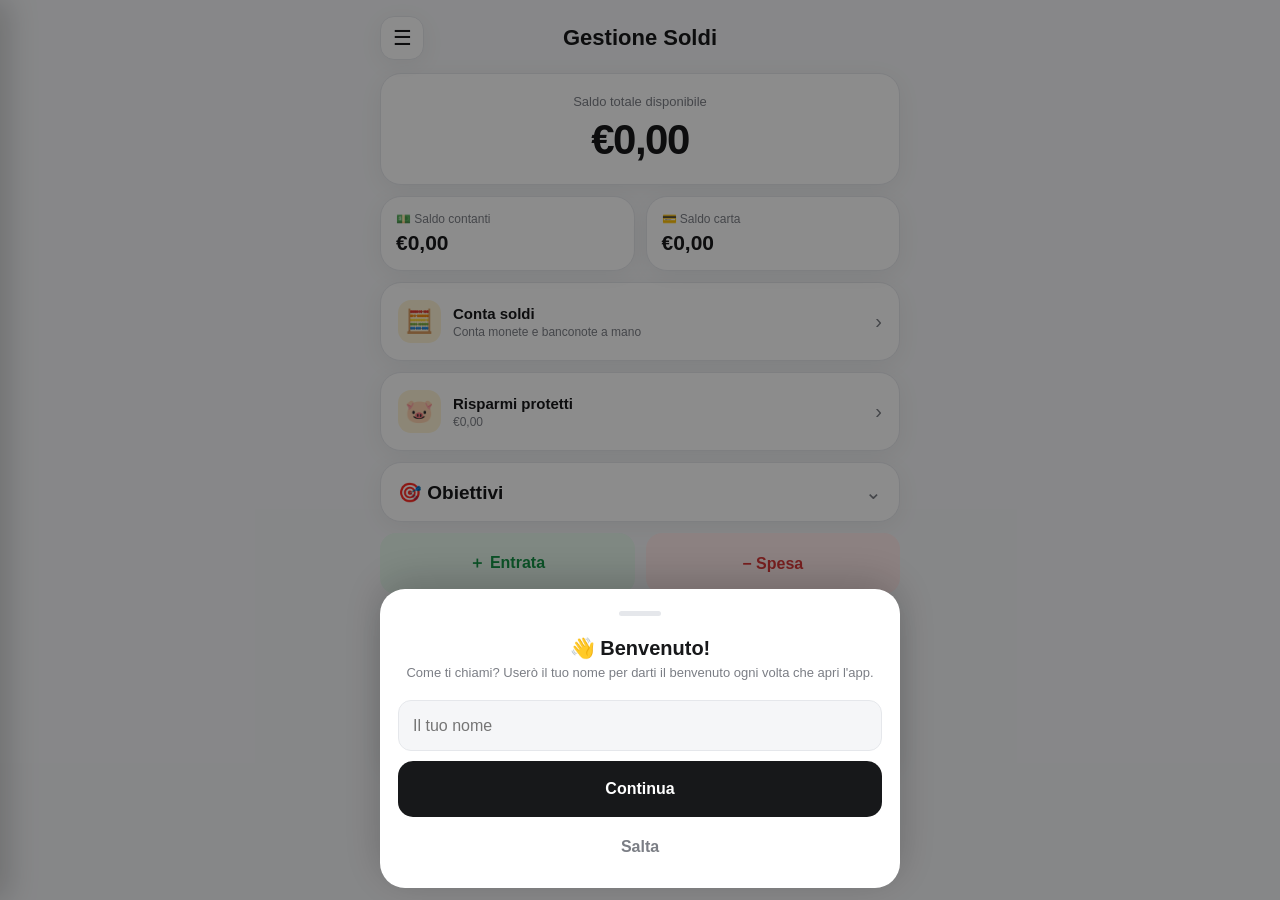
==== commit 89077da4: "Versione 5.00" ====
--- a/index.html
+++ b/index.html
@@ -31,6 +31,14 @@
 .category-list{display:flex;flex-wrap:wrap;gap:8px;margin-bottom:12px}.category-chip{display:flex;align-items:center;gap:7px;padding:9px 8px 9px 13px;border-radius:12px;background:var(--bg);font-size:13px;font-weight:650}.category-chip button{background:transparent;color:var(--muted);font-size:16px;line-height:1;padding:2px 4px}
 .cat-add-row{display:flex;gap:8px;align-items:flex-start}.cat-add-row input{margin:0}.cat-add-row button{width:51px;height:51px;flex-shrink:0;border-radius:13px;background:var(--text);color:var(--card);font-size:21px}
 .budget-row{display:flex;align-items:center;justify-content:space-between;gap:10px;margin-bottom:9px}.budget-row .budget-cat{font-size:13px;font-weight:650;overflow-wrap:anywhere}.budget-row input{width:105px;height:42px;margin:0;flex-shrink:0;padding:0 10px;font-size:14px;text-align:right}
+.counter-total-card{padding:28px 20px;text-align:center;margin-bottom:12px}.counter-total-label{color:var(--muted);font-size:13px;margin-bottom:6px}.counter-total{font-size:44px;font-weight:850;letter-spacing:-1px;transition:transform .15s}.counter-total.bump{transform:scale(1.08)}.counter-count{margin-top:7px;color:var(--muted);font-size:12px}
+.counter-actions{display:grid;grid-template-columns:1fr 1fr;gap:8px;margin-bottom:13px}.counter-actions button{height:44px;border-radius:12px;background:var(--card);border:1px solid var(--border);font-weight:700;font-size:13px}
+.denom-title{font-size:13px;font-weight:750;margin:2px 0 10px;color:var(--muted);text-transform:uppercase;letter-spacing:.5px}
+.coin-grid{display:grid;grid-template-columns:repeat(4,1fr);gap:10px;margin-bottom:22px}.coin{aspect-ratio:1/1;border-radius:50%;display:flex;align-items:center;justify-content:center;font-weight:800;font-size:13px;color:#fff;text-shadow:0 1px 2px rgba(0,0,0,.25);box-shadow:inset 0 0 0 3px rgba(255,255,255,.35),0 3px 8px rgba(0,0,0,.18)}
+.note-grid{display:grid;grid-template-columns:repeat(2,1fr);gap:10px}.note{height:58px;border-radius:10px;display:flex;align-items:center;justify-content:center;font-weight:800;font-size:16px;color:#fff;text-shadow:0 1px 2px rgba(0,0,0,.25);box-shadow:0 3px 8px rgba(0,0,0,.18)}
+.counter-receipt-row{display:flex;justify-content:space-between;padding:8px 0;font-size:13px;border-bottom:1px solid var(--border)}.counter-receipt-row:last-child{border-bottom:0}
+.confirm:disabled{opacity:.4;cursor:not-allowed}
+.finish-bar{margin-top:4px}
 @media(max-width:370px){body{padding-left:10px;padding-right:10px}.balance{font-size:36px}}
 </style>
 </head>
@@ -45,6 +53,7 @@
   <button class="menu-item" onclick="showSavings()"><span class="menu-icon">🐷</span>Salvadanaio protetto</button>
   <button class="menu-item" onclick="showTrends()"><span class="menu-icon">📊</span>Andamenti</button>
   <div class="menu-section">Azioni</div>
+  <button class="menu-item" onclick="showCounter()"><span class="menu-icon">🧮</span>Conta soldi</button>
   <button class="menu-item" onclick="openGoalModal()"><span class="menu-icon">＋</span>Crea obiettivo</button>
   <button class="menu-item" onclick="openSplitModal()"><span class="menu-icon">⚖️</span>Dividi una cifra</button>
   <div class="menu-section">Impostazioni</div>
@@ -79,6 +88,7 @@
   <select id="detailCategory">
    <option value="">Categoria (opzionale)</option>
   </select>
+  <button type="button" id="specifyDenomBtn" class="modal-cancel" style="display:none;border:1px solid var(--border);margin-bottom:12px" onclick="openMiniCounter()">🧮 Specifica il taglio di questa cifra</button>
   <button class="confirm" onclick="saveQuickMovement()">Salva movimento</button>
   <button class="modal-cancel" onclick="saveQuickMovement(true)">Salta dettagli</button>
  </div>
@@ -153,18 +163,64 @@
  </div>
 </div>
 
+<!-- Modal fine conteggio -->
+<div id="counterConfirmModal" class="modal-overlay">
+ <div class="modal">
+  <div class="handle"></div>
+  <div class="modal-title">🧮 Fine conteggio</div>
+  <div class="modal-sub">Hai contato <b id="counterConfirmAmount">€0,00</b>. Vuoi aggiungerli al saldo contanti?</div>
+  <div class="source-choice">
+   <button class="choice" style="border-color:var(--green);background:var(--greenbg);color:var(--green)" onclick="confirmAddToCash()">✅ Sì, aggiungi</button>
+   <button class="choice" style="border-color:var(--red);background:var(--redbg);color:var(--red)" onclick="discardCounter()">✖️ No, scarta</button>
+  </div>
+  <button class="modal-cancel" onclick="closeCounterConfirm()">Continua a contare</button>
+ </div>
+</div>
+
+<!-- Modal mini conta soldi (specifica taglio) -->
+<div id="miniCounterModal" class="modal-overlay" style="z-index:600">
+ <div class="modal">
+  <div class="handle"></div>
+  <div class="modal-title">🧮 Specifica il taglio</div>
+  <div class="modal-sub">Obiettivo: <b id="miniCounterTargetEl">€0,00</b></div>
+  <section class="card counter-total-card" style="padding:16px;margin-bottom:12px">
+   <div class="counter-total-label">Hai contato</div>
+   <div id="miniCounterTotalEl" class="counter-total" style="font-size:32px">€0,00</div>
+   <div id="miniCounterRemaining" class="counter-count">Mancano €0,00</div>
+  </section>
+  <div class="counter-actions">
+   <button onclick="undoMiniCoin()">↩️ Annulla ultimo</button>
+   <button onclick="miniCounterItems=[];renderMiniCounter()">🗑️ Svuota</button>
+  </div>
+  <div class="denom-title">Monete</div>
+  <div class="coin-grid" id="miniCoinGrid"></div>
+  <div class="denom-title">Banconote</div>
+  <div class="note-grid" id="miniNoteGrid"></div>
+  <button id="miniCounterConfirmBtn" class="confirm" style="margin-top:14px" onclick="confirmMiniCounter()" disabled>✅ Conferma taglio</button>
+  <button class="modal-cancel" onclick="closeMiniCounter()">Annulla</button>
+ </div>
+</div>
+
 <!-- Modal impostazioni -->
 <div id="settingsModal" class="modal-overlay">
  <div class="modal">
   <div class="handle"></div>
   <div class="modal-title">⚙️ Impostazioni</div>
   <div class="modal-sub">Personalizza l'app come preferisci.</div>
+
+  <div class="settings-section-title">Il tuo nome</div>
+  <input id="usernameSetting" type="text" maxlength="30" placeholder="Il tuo nome" onchange="setUsername(this.value)">
 
   <div class="settings-section-title">Tema</div>
   <div class="source-choice">
    <button id="themeLightBtn" class="choice" onclick="setTheme('light')">☀️ Chiaro</button>
    <button id="themeDarkBtn" class="choice" onclick="setTheme('dark')">🌙 Scuro</button>
   </div>
+
+  <div class="settings-section-title">Obiettivi</div>
+  <div class="hint">Crea, controlla o elimina i tuoi obiettivi di risparmio</div>
+  <div id="settingsGoalsList" class="category-list"></div>
+  <button class="action" style="width:100%;background:var(--bluebg);color:var(--blue)" onclick="closeSettingsModal();openGoalModal()">＋ Crea nuovo obiettivo</button>
 
   <div class="settings-section-title">Categorie movimenti</div>
   <div id="categoryList" class="category-list"></div>
@@ -192,8 +248,35 @@
  </div>
 </div>
 
+<!-- Modal conferma generico -->
+<div id="confirmModal" class="modal-overlay" style="z-index:600">
+ <div class="modal">
+  <div class="handle"></div>
+  <div class="modal-title">⚠️ Conferma</div>
+  <div class="modal-sub" id="confirmMessage">Sei sicuro?</div>
+  <div class="source-choice">
+   <button class="choice" style="border-color:var(--red);background:var(--redbg);color:var(--red)" onclick="runConfirm()">Sì, conferma</button>
+   <button class="choice" onclick="closeConfirmModal()">Annulla</button>
+  </div>
+ </div>
+</div>
+
+<!-- Modal benvenuto -->
+<div id="welcomeModal" class="modal-overlay" style="z-index:700">
+ <div class="modal">
+  <div class="handle"></div>
+  <div class="modal-title">👋 Benvenuto!</div>
+  <div class="modal-sub">Come ti chiami? Userò il tuo nome per darti il benvenuto ogni volta che apri l'app.</div>
+  <input id="welcomeNameInput" type="text" maxlength="30" placeholder="Il tuo nome">
+  <button class="confirm" onclick="saveUsername()">Continua</button>
+  <button class="modal-cancel" onclick="skipUsername()">Salta</button>
+ </div>
+</div>
+
+
 <main id="homePage" class="app home">
 <header class="header"><button class="menu-button" onclick="openMenu()">☰</button><h1 class="title">Gestione Soldi</h1></header>
+<div id="homeGreeting" class="hint" style="margin-top:-6px"></div>
 
 <section class="card balance-card"><div class="balance-label">Saldo totale disponibile</div><div id="totalBalance" class="balance">€0,00</div></section>
 
@@ -202,19 +285,26 @@
  <section class="card source-card"><div class="source-label">💳 Saldo carta</div><div id="cardBalance" class="source-value">€0,00</div></section>
 </div>
 
+<section class="card savings-mini" onclick="showCounter()">
+ <div class="row-between"><div class="mini-left"><div class="iconbox">🧮</div><div><div class="name">Conta soldi</div><div class="sub">Conta monete e banconote a mano</div></div></div><div class="arrow">›</div></div>
+</section>
+
 <section class="card savings-mini" onclick="showSavings()">
  <div class="row-between"><div class="mini-left"><div class="iconbox">🐷</div><div><div id="savingsNameHome" class="name">Risparmi protetti</div><div id="savingsHomeAmount" class="sub">€0,00</div></div></div><div class="arrow">›</div></div>
 </section>
 
 <section id="homeGoals" class="card goal-list-card">
- <div class="row-between"><h2 class="section-title" style="margin:0">🎯 Obiettivi</h2><button class="smallbtn" onclick="openGoalModal()">＋</button></div>
- <div id="homeGoalsList"></div>
+ <button id="homeGoalsToggle" class="row-between" onclick="toggleHomeGoals()" style="width:100%;background:transparent;text-align:left;padding:0">
+  <h2 class="section-title" style="margin:0">🎯 Obiettivi</h2>
+  <span id="homeGoalsArrow" class="arrow">⌄</span>
+ </button>
+ <div id="homeGoalsList" class="hidden" style="margin-top:14px"></div>
 </section>
 
 <div class="actions"><button class="action income" onclick="openMoneyModal('income')">＋ Entrata</button><button class="action expense" onclick="openMoneyModal('expense')">− Spesa</button></div>
 
 <section class="card section"><h2 class="section-title">Movimenti</h2><div class="search"><span class="search-icon">🔎</span><input id="search" type="search" placeholder="Cerca movimento..." oninput="renderMovements()"></div><div id="movements"></div></section>
-<div class="version">Gestione Soldi · Versione 2.20</div>
+<div class="version">Gestione Soldi · Versione 2.40</div>
 </main>
 
 <main id="trendsPage" class="app page">
@@ -226,14 +316,14 @@
 </section>
 
 <section class="card section"><h2 class="section-title">Spese di questo mese</h2><div class="month-summary"><span id="monthName">Mese corrente</span><span id="monthTotal" class="month-total">€0,00</span></div><div id="categories"></div></section>
-<div class="version">Gestione Soldi · Versione 2.20</div>
+<div class="version">Gestione Soldi · Versione 2.40</div>
 </main>
 
 <main id="goalsPage" class="app page">
 <header class="header"><button class="back-button" onclick="showHome()">←</button><h1 class="title">Obiettivi</h1></header>
 <section class="card section"><h2 class="section-title">I tuoi obiettivi</h2><div id="allGoals" class="goal-grid"></div></section>
 <div class="actions"><button class="action income" onclick="openGoalModal()">＋ Nuovo</button><button class="action" style="background:var(--bluebg);color:var(--blue)" onclick="openSplitModal()">⚖️ Dividi</button></div>
-<div class="version">Gestione Soldi · Versione 2.20</div>
+<div class="version">Gestione Soldi · Versione 2.40</div>
 </main>
 
 <main id="savingsPage" class="app page">
@@ -249,7 +339,34 @@
 </section>
 <section class="card section"><h2 class="section-title">Movimenti del salvadanaio</h2><div id="savingsTransactions"></div></section>
 <div class="info card">💡 Il salvadanaio è separato dagli obiettivi. Usa i pulsanti qui sopra per aggiungere o prelevare denaro: i saldi si aggiornano automaticamente.</div>
-<div class="version">Gestione Soldi · Versione 2.20</div>
+<div class="version">Gestione Soldi · Versione 2.40</div>
+</main>
+
+<main id="counterPage" class="app page">
+<header class="header"><button class="back-button" onclick="showHome()">←</button><h1 class="title">Conta soldi</h1></header>
+
+<section class="card counter-total-card">
+ <div class="counter-total-label">Totale contato</div>
+ <div id="counterTotalEl" class="counter-total">€0,00</div>
+ <div id="counterCount" class="counter-count">0 tocchi</div>
+</section>
+
+<div class="counter-actions">
+ <button onclick="undoLastCoin()">↩️ Annulla ultimo</button>
+ <button onclick="clearCounter()">🗑️ Svuota tutto</button>
+</div>
+
+<section class="card section">
+ <div class="denom-title">Monete</div>
+ <div class="coin-grid" id="coinGrid"></div>
+ <div class="denom-title">Banconote</div>
+ <div class="note-grid" id="noteGrid"></div>
+</section>
+
+<section class="card section"><h2 class="section-title">Dettaglio conteggio</h2><div id="counterReceipt"></div></section>
+
+<div class="finish-bar"><button class="action income" style="width:100%" onclick="openCounterConfirm()">✅ Fine conteggio</button></div>
+<div class="version">Gestione Soldi · Versione 2.40</div>
 </main>
 
 <script>
@@ -258,17 +375,22 @@
 let data=JSON.parse(localStorage.getItem(KEY)||"null")||migrateOld();
 if(!data.categories||!data.categories.length)data.categories=defaultCategories();
 if(!data.budgets)data.budgets={};
+if(data.username===undefined)data.username=null;
 function migrateOld(){
   const oldMov=JSON.parse(localStorage.getItem("movements")||"[]");
   const oldBal=Number(localStorage.getItem("balance")||0);
   const pig=Number(localStorage.getItem("savingsAmount")||0);
   let cash=Number(localStorage.getItem("cashBalance")||0),card=Number(localStorage.getItem("cardBalance")||0);
   if(!cash&&!card&&oldBal) cash=oldBal;
-  return {cash,card,savings:pig,goals:[],movements:oldMov.map(m=>({...m,source:m.source||"cash"})),theme:localStorage.getItem("theme")||"light",categories:defaultCategories(),budgets:{}};
+  return {cash,card,savings:pig,goals:[],movements:oldMov.map(m=>({...m,source:m.source||"cash"})),theme:localStorage.getItem("theme")||"light",categories:defaultCategories(),budgets:{},username:null};
 }
 let quick={type:null,amount:0,source:"cash"};
 let goalOp={id:null,type:null,amount:0,source:"cash"};
 let editIndex=null;
+let homeGoalsOpen=false;
+let confirmCallback=null;
+let miniCounterItems=[];
+let miniCounterTarget=0;
 
 function save(){localStorage.setItem(KEY,JSON.stringify(data))}
 function money(n){return "€"+Number(n||0).toFixed(2).replace(".",",")}
@@ -277,17 +399,22 @@
 function today(){return new Date().toISOString().slice(0,10)}
 function fmt(d){if(!d)return"";const p=d.split("-");return p.length===3?p[2]+"/"+p[1]+"/"+p[0]:d}
 function toast(t,i="✓"){const x=document.getElementById("toast");document.getElementById("toastIcon").textContent=i;document.getElementById("toastText").textContent=t;x.classList.add("show");clearTimeout(window.tt);window.tt=setTimeout(()=>x.classList.remove("show"),1800)}
+function openConfirm(msg,cb){confirmMessage.textContent=msg;confirmCallback=cb;confirmModal.classList.add("open")}
+function closeConfirmModal(){confirmModal.classList.remove("open");confirmCallback=null}
+function runConfirm(){const cb=confirmCallback;closeConfirmModal();if(cb)cb()}
+
 function openMenu(){sideMenu.classList.add("open");overlay.classList.add("open")}
 function closeMenu(){sideMenu.classList.remove("open");overlay.classList.remove("open")}
-function showPage(id){["homePage","goalsPage","savingsPage","trendsPage"].forEach(x=>document.getElementById(x).style.display=x===id?"block":"none");closeMenu();window.scrollTo(0,0)}
+function showPage(id){["homePage","goalsPage","savingsPage","trendsPage","counterPage"].forEach(x=>document.getElementById(x).style.display=x===id?"block":"none");closeMenu();window.scrollTo(0,0)}
 function showHome(){showPage("homePage")}
 function showGoals(){renderGoals();showPage("goalsPage")}
 function showSavings(){renderSavings();showPage("savingsPage")}
 function showTrends(){renderSummary();renderMonth();showPage("trendsPage")}
+function showCounter(){loadCounterItems();renderCounter();showPage("counterPage")}
 
 function setTheme(t){data.theme=t;document.body.classList.toggle("dark",t==="dark");save();updateTheme()}
 function updateTheme(){let d=data.theme==="dark";themeLightBtn.classList.toggle("selected",!d);themeDarkBtn.classList.toggle("selected",d)}
-function openSettingsModal(){closeMenu();updateTheme();renderCategoryList();renderBudgetList();newCategoryName.value="";settingsModal.classList.add("open")}
+function openSettingsModal(){closeMenu();updateTheme();renderCategoryList();renderBudgetList();renderSettingsGoalsList();usernameSetting.value=data.username||"";newCategoryName.value="";settingsModal.classList.add("open")}
 function closeSettingsModal(){settingsModal.classList.remove("open")}
 function renderCategoryList(){
  categoryList.innerHTML=data.categories.length?data.categories.map((c,i)=>`<div class="category-chip"><span>${esc(c)}</span><button onclick="removeCategory(${i})">×</button></div>`).join(""):`<div class="empty">Nessuna categoria</div>`
@@ -299,11 +426,12 @@
  data.categories.push(n);newCategoryName.value="";save();renderCategoryList();renderCategoryOptions();renderBudgetList();toast("Categoria aggiunta","🏷️")
 }
 function removeCategory(i){
- if(!confirm("Eliminare questa categoria?"))return;
  const c=data.categories[i];
- data.categories.splice(i,1);
- if(data.budgets&&data.budgets[c])delete data.budgets[c];
- save();renderCategoryList();renderCategoryOptions();renderBudgetList()
+ openConfirm("Eliminare questa categoria?",()=>{
+   data.categories.splice(i,1);
+   if(data.budgets&&data.budgets[c])delete data.budgets[c];
+   save();renderCategoryList();renderCategoryOptions();renderBudgetList()
+ })
 }
 function renderCategoryOptions(){
  detailCategory.innerHTML=`<option value="">Categoria (opzionale)</option>`+data.categories.map(c=>`<option>${esc(c)}</option>`).join("")
@@ -331,16 +459,18 @@
    try{
      const p=JSON.parse(ev.target.result);
      if(typeof p!=="object"||p===null)throw new Error("formato non valido");
-     if(!confirm("Importare questo backup? I dati attuali verranno sovrascritti."))return;
-     data={
-       cash:Number(p.cash)||0,card:Number(p.card)||0,savings:Number(p.savings)||0,
-       goals:Array.isArray(p.goals)?p.goals:[],
-       movements:Array.isArray(p.movements)?p.movements:[],
-       theme:p.theme==="dark"?"dark":"light",
-       categories:Array.isArray(p.categories)&&p.categories.length?p.categories:defaultCategories(),
-       budgets:p.budgets&&typeof p.budgets==="object"?p.budgets:{}
-     };
-     save();document.body.classList.toggle("dark",data.theme==="dark");updateTheme();closeSettingsModal();renderAll();toast("Backup importato","✅")
+     openConfirm("Importare questo backup? I dati attuali verranno sovrascritti.",()=>{
+       data={
+         cash:Number(p.cash)||0,card:Number(p.card)||0,savings:Number(p.savings)||0,
+         goals:Array.isArray(p.goals)?p.goals:[],
+         movements:Array.isArray(p.movements)?p.movements:[],
+         theme:p.theme==="dark"?"dark":"light",
+         categories:Array.isArray(p.categories)&&p.categories.length?p.categories:defaultCategories(),
+         budgets:p.budgets&&typeof p.budgets==="object"?p.budgets:{},
+         username:p.username||data.username
+       };
+       save();document.body.classList.toggle("dark",data.theme==="dark");updateTheme();closeSettingsModal();renderAll();renderGreeting();toast("Backup importato","✅")
+     })
    }catch(err){toast("File non valido","⚠️")}
  };
  reader.readAsText(file);e.target.value=""
@@ -363,13 +493,23 @@
  const a=Number(moneyAmount.value);
  if(!(a>0))return moneyAmount.focus();
  if(quick.type==="expense"&&a>availableSource(quick.source)){toast("Saldo insufficiente","⚠️");return}
- quick.amount=a;closeMoneyModal();setTimeout(()=>{detailDescription.value="";detailCategory.value="";detailsModal.classList.add("open")},180)
+ quick.amount=a;quick.denominations=null;closeMoneyModal();
+ setTimeout(()=>{
+   detailDescription.value="";detailCategory.value="";
+   if(quick.type==="income"&&quick.source==="cash"){
+     specifyDenomBtn.style.display="block";
+     specifyDenomBtn.textContent="🧮 Specifica il taglio di questa cifra";
+     specifyDenomBtn.style.color="";specifyDenomBtn.style.borderColor="var(--border)"
+   }else{specifyDenomBtn.style.display="none"}
+   detailsModal.classList.add("open")
+ },180)
 }
 function saveQuickMovement(skip=false){
  let desc=skip?(quick.type==="income"?"Entrata":"Spesa"):(detailDescription.value.trim()||(quick.type==="income"?"Entrata":"Spesa"));
  let cat=skip?"":detailCategory.value;
  const a=quick.amount;
- if(quick.type==="income"){if(quick.source==="cash")data.cash+=a;else data.card+=a;data.movements.push({type:"income",amount:a,description:desc,category:cat,source:quick.source,date:today()});toast("Entrata aggiunta","💰")}
+ const denom=(!skip&&quick.denominations)?quick.denominations:null;
+ if(quick.type==="income"){if(quick.source==="cash")data.cash+=a;else data.card+=a;data.movements.push({type:"income",amount:a,description:desc,category:cat,source:quick.source,date:today(),denominations:denom});toast("Entrata aggiunta","💰")}
  else{if(quick.source==="cash")data.cash-=a;else data.card-=a;data.movements.push({type:"expense",amount:a,description:desc,category:cat,source:quick.source,date:today()});toast("Spesa registrata","💸")}
  save();detailsModal.classList.remove("open");renderAll()
 }
@@ -497,18 +637,148 @@
 }
 function filterByCategory(cat){search.value=cat;showHome();renderMovements()}
 function deleteMovement(i){
- const m=data.movements[i];if(!confirm("Eliminare questo movimento?"))return;
- if(m.savings){if(m.type==="expense")data.savings=Math.max(0,data.savings-m.amount);else data.savings+=m.amount}
- else if(m.type==="income"){if((m.source||"cash")==="cash")data.cash-=m.amount;else data.card-=m.amount}
- else{if((m.source||"cash")==="cash")data.cash+=m.amount;else data.card+=m.amount}
- data.movements.splice(i,1);save();renderAll()
-}
-function resetAll(){if(!confirm("Vuoi cancellare tutti i saldi, movimenti, obiettivi e risparmi?"))return;data={cash:0,card:0,savings:0,goals:[],movements:[],theme:data.theme,categories:data.categories};save();renderAll();toast("Conto azzerato","🗑️")}
+ const m=data.movements[i];
+ openConfirm("Eliminare questo movimento?",()=>{
+   if(m.savings){if(m.type==="expense")data.savings=Math.max(0,data.savings-m.amount);else data.savings+=m.amount}
+   else if(m.type==="income"){if((m.source||"cash")==="cash")data.cash-=m.amount;else data.card-=m.amount}
+   else{if((m.source||"cash")==="cash")data.cash+=m.amount;else data.card+=m.amount}
+   data.movements.splice(i,1);save();renderAll()
+ })
+}
+function resetAll(){
+ openConfirm("Vuoi cancellare tutti i saldi, movimenti, obiettivi e risparmi?",()=>{
+   data={cash:0,card:0,savings:0,goals:[],movements:[],theme:data.theme,categories:data.categories,budgets:data.budgets,username:data.username};
+   save();renderAll();renderSettingsGoalsList();toast("Conto azzerato","🗑️")
+ })
+}
 function renderAll(){renderSummary();renderGoals();renderSavings();renderMonth();renderMovements();renderCategoryOptions()}
 
-document.addEventListener("keydown",e=>{if(e.key==="Enter"&&moneyModal.classList.contains("open"))confirmMoney();if(e.key==="Enter"&&goalMoneyModal.classList.contains("open"))confirmGoalMoney();if(e.key==="Enter"&&editModal.classList.contains("open"))confirmEditMovement();if(e.key==="Enter"&&settingsModal.classList.contains("open")&&document.activeElement===newCategoryName)addCategory()});
+function flyToTotal(fromEl,toEl,label){
+ if(!fromEl||!toEl)return;
+ const fr=fromEl.getBoundingClientRect(),to=toEl.getBoundingClientRect();
+ const fly=document.createElement("div");
+ fly.textContent=label||"€";
+ fly.style.cssText=`position:fixed;left:${fr.left+fr.width/2-15}px;top:${fr.top+fr.height/2-15}px;width:30px;height:30px;border-radius:50%;background:var(--text);color:var(--card);display:flex;align-items:center;justify-content:center;font-size:10px;font-weight:800;z-index:900;pointer-events:none;transition:transform .55s cubic-bezier(.22,.85,.3,1),opacity .55s ease-in;transform:translate(0,0) scale(1);opacity:1`;
+ document.body.appendChild(fly);
+ requestAnimationFrame(()=>{
+   const dx=(to.left+to.width/2)-(fr.left+fr.width/2);
+   const dy=(to.top+to.height/2)-(fr.top+fr.height/2);
+   fly.style.transform=`translate(${dx}px,${dy}px) scale(.25)`;
+   fly.style.opacity="0.1";
+ });
+ setTimeout(()=>fly.remove(),600);
+}
+
+const coinDenoms=[{v:0.01,l:"1c",bg:"#a9622b"},{v:0.02,l:"2c",bg:"#a9622b"},{v:0.05,l:"5c",bg:"#a9622b"},{v:0.10,l:"10c",bg:"#bd9a30"},{v:0.20,l:"20c",bg:"#bd9a30"},{v:0.50,l:"50c",bg:"#bd9a30"},{v:1,l:"1€",bg:"conic-gradient(#c7c9cc 0 25%,#d9b93c 0 50%,#c7c9cc 0 75%,#d9b93c 0)"},{v:2,l:"2€",bg:"conic-gradient(#d9b93c 0 25%,#c7c9cc 0 50%,#d9b93c 0 75%,#c7c9cc 0)"}];
+const noteDenoms=[{v:5,l:"5€",bg:"#8c8c8c"},{v:10,l:"10€",bg:"#c0392b"},{v:20,l:"20€",bg:"#2471a3"},{v:50,l:"50€",bg:"#e07b1f"},{v:100,l:"100€",bg:"#1e8449"},{v:200,l:"200€",bg:"#d4ac0d"},{v:500,l:"500€",bg:"#7d3c98"}];
+let counterItems=[];
+function renderDenominations(){
+ coinGrid.innerHTML=coinDenoms.map(d=>`<button class="coin" style="background:${d.bg}" onclick="addCoin(${d.v},this)">${d.l}</button>`).join("");
+ noteGrid.innerHTML=noteDenoms.map(d=>`<button class="note" style="background:${d.bg}" onclick="addCoin(${d.v},this)">${d.l}</button>`).join("");
+ miniCoinGrid.innerHTML=coinDenoms.map(d=>`<button class="coin" style="background:${d.bg}" onclick="addMiniCoin(${d.v},this)">${d.l}</button>`).join("");
+ miniNoteGrid.innerHTML=noteDenoms.map(d=>`<button class="note" style="background:${d.bg}" onclick="addMiniCoin(${d.v},this)">${d.l}</button>`).join("")
+}
+function denomLabel(v){v=Number(v);const f=[...coinDenoms,...noteDenoms].find(d=>Math.abs(d.v-v)<0.001);return f?f.l:money(v)}
+function loadCounterItems(){try{counterItems=JSON.parse(localStorage.getItem("gs_v2_counter")||"[]")}catch(e){counterItems=[]}}
+function saveCounterItems(){localStorage.setItem("gs_v2_counter",JSON.stringify(counterItems))}
+function counterTotal(){return counterItems.reduce((a,b)=>a+Number(b),0)}
+function renderCounter(){
+ counterTotalEl.textContent=money(counterTotal());
+ counterCount.textContent=counterItems.length+(counterItems.length===1?" tocco":" tocchi");
+ let groups={};counterItems.forEach(v=>groups[v]=(groups[v]||0)+1);
+ const keys=Object.keys(groups).map(Number).sort((a,b)=>b-a);
+ counterReceipt.innerHTML=keys.length?keys.map(v=>`<div class="counter-receipt-row"><span>${denomLabel(v)} × ${groups[v]}</span><span>${money(v*groups[v])}</span></div>`).join(""):`<div class="empty">Tocca una moneta o banconota per iniziare</div>`
+}
+function addCoin(v,btn){
+ counterItems.push(v);saveCounterItems();renderCounter();
+ counterTotalEl.classList.add("bump");clearTimeout(window.bumpTO);window.bumpTO=setTimeout(()=>counterTotalEl.classList.remove("bump"),150);
+ flyToTotal(btn,counterTotalEl,denomLabel(v))
+}
+function undoLastCoin(){if(!counterItems.length)return;counterItems.pop();saveCounterItems();renderCounter()}
+function clearCounter(){
+ if(!counterItems.length)return;
+ openConfirm("Svuotare il conteggio?",()=>{counterItems=[];saveCounterItems();renderCounter()})
+}
+function openCounterConfirm(){
+ if(!counterItems.length){toast("Tocca prima qualche moneta o banconota","🧮");return}
+ counterConfirmAmount.textContent=money(counterTotal());counterConfirmModal.classList.add("open")
+}
+function closeCounterConfirm(){counterConfirmModal.classList.remove("open")}
+function confirmAddToCash(){
+ const tot=counterTotal();
+ data.cash+=tot;
+ data.movements.push({type:"income",amount:tot,description:"Conta soldi",category:"🧮 Conta soldi",source:"cash",date:today()});
+ save();counterItems=[];saveCounterItems();closeCounterConfirm();renderAll();renderCounter();toast("Aggiunto al saldo contanti","💵");showHome()
+}
+function discardCounter(){counterItems=[];saveCounterItems();closeCounterConfirm();renderCounter();toast("Conteggio scartato","🧮")}
+
+/* Mini conta soldi per specificare il taglio di un'entrata in contanti */
+function openMiniCounter(){
+ miniCounterTarget=quick.amount;miniCounterItems=[];
+ renderMiniCounter();miniCounterModal.classList.add("open")
+}
+function closeMiniCounter(){miniCounterModal.classList.remove("open")}
+function miniCounterTotalVal(){return miniCounterItems.reduce((a,b)=>a+Number(b),0)}
+function renderMiniCounter(){
+ const tot=miniCounterTotalVal(),diff=miniCounterTarget-tot;
+ miniCounterTargetEl.textContent=money(miniCounterTarget);
+ miniCounterTotalEl.textContent=money(tot);
+ if(Math.abs(diff)<0.005){miniCounterRemaining.textContent="Importo raggiunto! ✅";miniCounterRemaining.style.color="var(--green)";miniCounterConfirmBtn.disabled=false}
+ else if(diff>0){miniCounterRemaining.textContent="Mancano "+money(diff);miniCounterRemaining.style.color="var(--muted)";miniCounterConfirmBtn.disabled=true}
+ else{miniCounterRemaining.textContent="Hai superato di "+money(-diff);miniCounterRemaining.style.color="var(--red)";miniCounterConfirmBtn.disabled=true}
+}
+function addMiniCoin(v,btn){
+ miniCounterItems.push(v);renderMiniCounter();
+ miniCounterTotalEl.classList.add("bump");clearTimeout(window.miniBumpTO);window.miniBumpTO=setTimeout(()=>miniCounterTotalEl.classList.remove("bump"),150);
+ flyToTotal(btn,miniCounterTotalEl,denomLabel(v))
+}
+function undoMiniCoin(){if(!miniCounterItems.length)return;miniCounterItems.pop();renderMiniCounter()}
+function confirmMiniCounter(){
+ if(Math.abs(miniCounterTarget-miniCounterTotalVal())>=0.005)return;
+ quick.denominations=miniCounterItems.slice();
+ closeMiniCounter();
+ specifyDenomBtn.textContent="✅ Taglio specificato";
+ specifyDenomBtn.style.color="var(--green)";specifyDenomBtn.style.borderColor="var(--green)";
+ toast("Taglio confermato","🧮")
+}
+
+/* Tendina obiettivi in home */
+function toggleHomeGoals(){
+ homeGoalsOpen=!homeGoalsOpen;
+ homeGoalsList.classList.toggle("hidden",!homeGoalsOpen);
+ homeGoalsArrow.style.transform=homeGoalsOpen?"rotate(180deg)":"rotate(0)"
+}
+
+/* Obiettivi dalle impostazioni */
+function renderSettingsGoalsList(){
+ settingsGoalsList.innerHTML=data.goals.length?data.goals.map(g=>`<div class="category-chip"><span>🎯 ${esc(g.name)} (${money(g.amount)})</span><button onclick="deleteGoal('${g.id}')">×</button></div>`).join(""):`<div class="empty">Nessun obiettivo creato</div>`
+}
+function deleteGoal(id){
+ const g=goalById(id);if(!g)return;
+ if(g.amount>0){toast("Preleva prima tutti i soldi dall'obiettivo","⚠️");return}
+ openConfirm(`Eliminare l'obiettivo "${g.name}"?`,()=>{
+   data.goals=data.goals.filter(x=>x.id!==id);save();renderAll();renderSettingsGoalsList();toast("Obiettivo eliminato","🗑️")
+ })
+}
+
+/* Nome utente */
+function renderGreeting(){homeGreeting.textContent=data.username?`Ciao, ${data.username} 👋`:""}
+function setUsername(v){const n=v.trim();data.username=n||"Utente";save();renderGreeting()}
+function saveUsername(){
+ const n=welcomeNameInput.value.trim();
+ data.username=n||"Utente";save();closeWelcomeModal();renderGreeting();
+ toast(`Benvenuto, ${data.username}!`,"👋")
+}
+function skipUsername(){data.username="Utente";save();closeWelcomeModal();renderGreeting()}
+function closeWelcomeModal(){welcomeModal.classList.remove("open")}
+function maybeShowWelcome(){
+ if(!data.username){welcomeModal.classList.add("open");setTimeout(()=>welcomeNameInput.focus(),300)}
+ else{renderGreeting();toast(`Benvenuto, ${data.username}!`,"👋")}
+}
+
+document.addEventListener("keydown",e=>{if(e.key==="Enter"&&moneyModal.classList.contains("open"))confirmMoney();if(e.key==="Enter"&&goalMoneyModal.classList.contains("open"))confirmGoalMoney();if(e.key==="Enter"&&editModal.classList.contains("open"))confirmEditMovement();if(e.key==="Enter"&&welcomeModal.classList.contains("open"))saveUsername();if(e.key==="Enter"&&settingsModal.classList.contains("open")&&document.activeElement===newCategoryName)addCategory()});
 categories.addEventListener("click",e=>{const row=e.target.closest(".category-row");if(row&&row.dataset.cat)filterByCategory(row.dataset.cat)});
-document.body.classList.toggle("dark",data.theme==="dark");updateTheme();renderAll();
+document.body.classList.toggle("dark",data.theme==="dark");updateTheme();renderAll();renderDenominations();renderSettingsGoalsList();renderGreeting();maybeShowWelcome();
 </script>
 </body>
 </html>
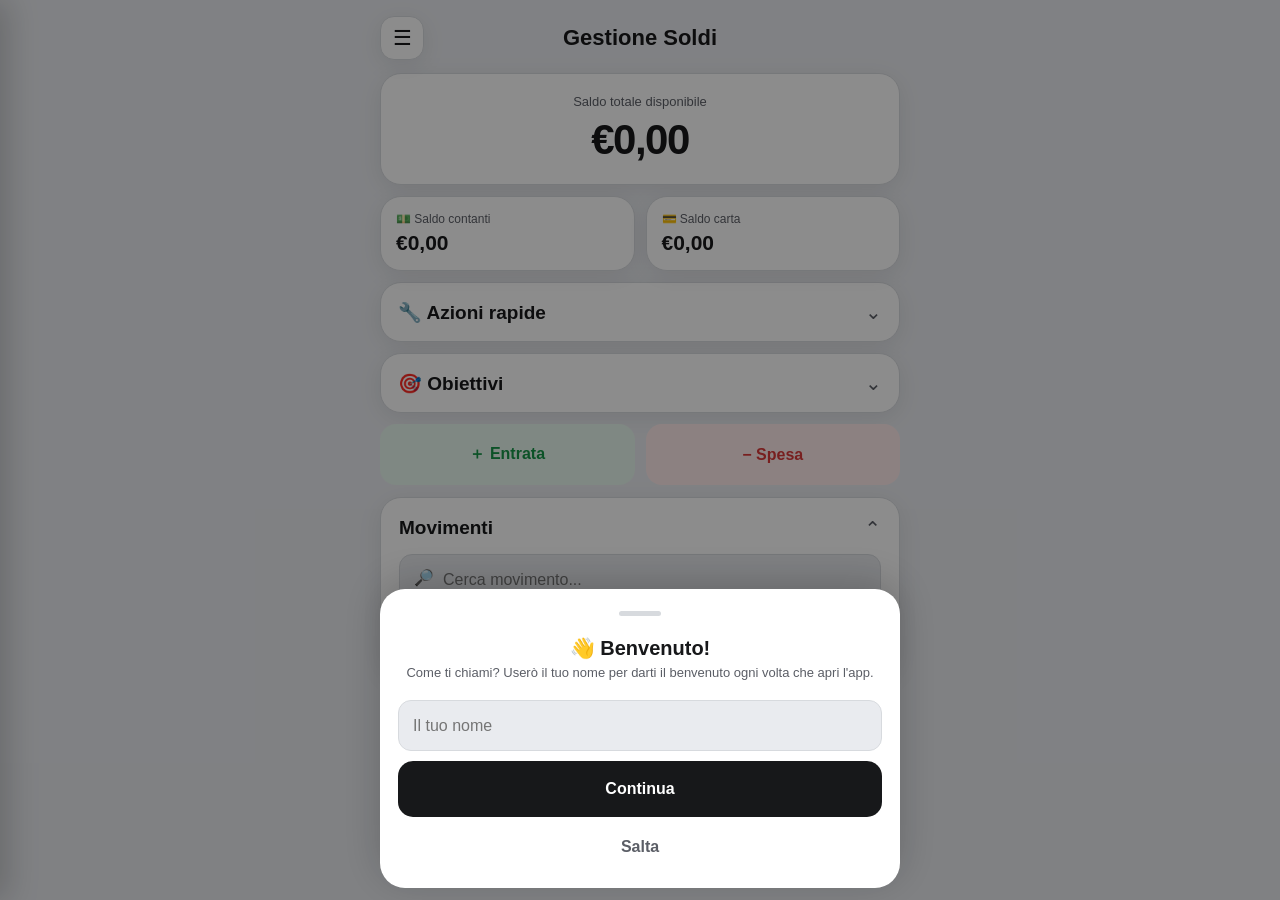
==== commit 93ff7161: "Versione 6.00" ====
--- a/index.html
+++ b/index.html
@@ -7,7 +7,7 @@
 <title>Gestione Soldi</title>
 <style>
 *{box-sizing:border-box;-webkit-tap-highlight-color:transparent}
-:root{--bg:#f5f6f8;--card:#fff;--text:#17181a;--muted:#7b7e85;--border:#e5e7eb;--green:#159447;--greenbg:#e7f7ed;--red:#d93838;--redbg:#ffebeb;--blue:#3478f6;--bluebg:#eaf1ff;--yellow:#d99600;--yellowbg:#fff4d6;--shadow:0 5px 24px rgba(0,0,0,.06)}
+:root{--bg:#e9ebef;--card:#fff;--text:#17181a;--muted:#5b5e66;--border:#d7dade;--green:#159447;--greenbg:#e7f7ed;--red:#d93838;--redbg:#ffebeb;--blue:#3478f6;--bluebg:#eaf1ff;--yellow:#d99600;--yellowbg:#fff4d6;--shadow:0 5px 24px rgba(0,0,0,.08)}
 body.dark{--bg:#101112;--card:#1b1d20;--text:#f5f5f5;--muted:#a4a6ab;--border:#2b2e32;--green:#45d77d;--greenbg:#173725;--red:#ff6969;--redbg:#3c2020;--blue:#70a0ff;--bluebg:#202f4d;--yellow:#ffc94d;--yellowbg:#3d3118;--shadow:0 5px 24px rgba(0,0,0,.25)}
 html{background:var(--bg)}body{margin:0;padding:calc(10px + env(safe-area-inset-top)) 14px calc(30px + env(safe-area-inset-bottom));background:var(--bg);color:var(--text);font-family:-apple-system,BlinkMacSystemFont,"Segoe UI",Arial,sans-serif;min-height:100vh}
 button,input,select{font:inherit}button{border:0;cursor:pointer;color:var(--text)}button:active{transform:scale(.97)}
@@ -25,9 +25,26 @@
 .movement{padding:15px 0;border-bottom:1px solid var(--border)}.movement:last-child{border-bottom:0}.movement-top{display:flex;justify-content:space-between;gap:10px}.movement-info{min-width:0;flex:1}.movement-title{font-size:15px;font-weight:700;overflow-wrap:anywhere}.movement-date{margin-top:5px;color:var(--muted);font-size:12px}.tag{display:inline-block;margin-top:7px;padding:5px 9px;border-radius:8px;background:var(--bg);color:var(--muted);font-size:11px}.buttons{display:flex;gap:5px}.smallbtn{width:36px;height:36px;border-radius:10px;background:var(--bg)}.delete{color:var(--red)}
 .page{display:none}.home{display:block}.hidden{display:none!important}.empty{padding:10px 0;text-align:center;color:var(--muted);font-size:13px}
 .savings-card,.goal-card{padding:20px;margin-bottom:13px}.big-head{display:flex;align-items:center;gap:13px;margin-bottom:18px}.big-icon{width:55px;height:55px;display:flex;align-items:center;justify-content:center;border-radius:17px;background:var(--yellowbg);font-size:30px}.big-name{font-size:20px;font-weight:800}.big-amount{font-size:37px;font-weight:850;margin-bottom:4px}.target{color:var(--muted);font-size:13px;margin-bottom:14px}.info{padding:18px;line-height:1.6;color:var(--muted);font-size:13px}.goal-grid{display:grid;gap:11px}.goal-card{margin:0;padding:17px}.goal-card.done-card{border-color:var(--green)}.goal-amount{font-size:22px;font-weight:850}.goal-category{font-size:11px;color:var(--muted);margin-top:3px}.goal-actions{display:grid;grid-template-columns:1fr 1fr;gap:8px;margin-top:13px}.goal-btn{height:45px;border-radius:12px;font-weight:750}.goal-add{background:var(--greenbg);color:var(--green)}.goal-remove{background:var(--redbg);color:var(--red)}.goal-tx{margin-top:13px;padding-top:10px;border-top:1px solid var(--border)}.goal-tx-title{font-size:12px;font-weight:750;margin-bottom:6px}.goal-tx-row{display:flex;justify-content:space-between;font-size:11px;padding:5px 0;color:var(--muted)}
-.modal-overlay{position:fixed;inset:0;z-index:500;display:flex;align-items:flex-end;justify-content:center;padding:0 12px calc(12px + env(safe-area-inset-bottom));background:rgba(0,0,0,.45);opacity:0;pointer-events:none;transition:.22s}.modal-overlay.open{opacity:1;pointer-events:auto}.modal{width:100%;max-width:520px;max-height:88vh;overflow-y:auto;padding:22px 18px 18px;background:var(--card);border-radius:25px;box-shadow:0 -8px 40px rgba(0,0,0,.2);transform:translateY(30px);transition:.25s}.modal-overlay.open .modal{transform:translateY(0)}.handle{width:42px;height:5px;margin:0 auto 20px;border-radius:10px;background:var(--border)}.modal-title{text-align:center;font-size:20px;font-weight:800;margin-bottom:5px}.modal-sub{text-align:center;color:var(--muted);font-size:13px;margin-bottom:20px}.amount{height:70px;margin:0 0 12px;padding:0 15px;border-radius:17px;border:2px solid var(--border);font-size:32px;font-weight:800;text-align:center}.source-choice{display:grid;grid-template-columns:1fr 1fr;gap:8px;margin-bottom:12px}.choice{height:51px;border-radius:13px;background:var(--bg);border:2px solid transparent;font-weight:750}.choice.selected{border-color:var(--blue);background:var(--bluebg);color:var(--blue)}.confirm{width:100%;height:56px;border-radius:15px;background:var(--text);color:var(--card);font-weight:800}.modal-cancel{width:100%;height:46px;margin-top:7px;border-radius:14px;background:transparent;color:var(--muted);font-weight:650}.check-row{display:flex;align-items:center;gap:10px;padding:10px 0}.check-row input{width:22px;height:22px;margin:0}.toast{position:fixed;left:50%;bottom:calc(25px + env(safe-area-inset-bottom));transform:translate(-50%,30px) scale(.95);opacity:0;pointer-events:none;z-index:700;display:flex;gap:10px;align-items:center;padding:13px 17px;border-radius:15px;background:var(--text);color:var(--card);box-shadow:0 10px 35px rgba(0,0,0,.22);font-size:14px;font-weight:700;white-space:nowrap;transition:.25s}.toast.show{opacity:1;transform:translate(-50%,0) scale(1)}
+.modal-overlay{position:fixed;inset:0;z-index:500;display:flex;align-items:flex-end;justify-content:center;padding:0 12px calc(12px + env(safe-area-inset-bottom));background:rgba(0,0,0,.45);opacity:0;pointer-events:none;transition:.22s}.modal-overlay.open{opacity:1;pointer-events:auto}.modal{width:100%;max-width:520px;max-height:88vh;overflow-y:auto;padding:22px 18px 18px;background:var(--card);border-radius:25px;box-shadow:0 -8px 40px rgba(0,0,0,.2);transform:translateY(30px);transition:.25s}.modal-overlay.open .modal{transform:translateY(0)}.handle{width:42px;height:5px;margin:0 auto 20px;border-radius:10px;background:var(--border)}.modal-title{text-align:center;font-size:20px;font-weight:800;margin-bottom:5px}.modal-sub{text-align:center;color:var(--muted);font-size:13px;margin-bottom:20px}.amount{height:70px;margin:0 0 12px;padding:0 15px;border-radius:17px;border:2px solid var(--border);font-size:32px;font-weight:800;text-align:center}.source-choice{display:grid;grid-template-columns:1fr 1fr;gap:8px;margin-bottom:12px}.choice{height:56px;border-radius:13px;background:var(--bg);border:2px solid transparent;font-weight:750;display:flex;flex-direction:column;align-items:center;justify-content:center;gap:2px;line-height:1.15}.choice.selected{border-color:var(--blue);background:var(--bluebg);color:var(--blue)}
+.choice-label{font-size:14px;font-weight:750}.choice-balance{font-size:10.5px;font-weight:650;color:var(--muted)}.choice.selected .choice-balance{color:var(--blue)}.confirm{width:100%;height:56px;border-radius:15px;background:var(--text);color:var(--card);font-weight:800}.modal-cancel{width:100%;height:46px;margin-top:7px;border-radius:14px;background:transparent;color:var(--muted);font-weight:650}.check-row{display:flex;align-items:center;gap:10px;padding:10px 0}.check-row input{width:22px;height:22px;margin:0}.toast{position:fixed;left:50%;bottom:calc(25px + env(safe-area-inset-bottom));transform:translate(-50%,30px) scale(.95);opacity:0;pointer-events:none;z-index:700;display:flex;gap:10px;align-items:center;padding:13px 17px;border-radius:15px;background:var(--text);color:var(--card);box-shadow:0 10px 35px rgba(0,0,0,.22);font-size:14px;font-weight:700;white-space:nowrap;transition:.25s}.toast.show{opacity:1;transform:translate(-50%,0) scale(1)}
 .version{text-align:center;color:var(--muted);font-size:11px;margin:20px 0 5px}
-.settings-section-title{margin:20px 0 10px;font-size:12px;font-weight:750;text-transform:uppercase;letter-spacing:.5px;color:var(--muted)}.settings-section-title.danger{color:var(--red)}
+.settings-section-title{margin:16px 0 10px;font-size:12px;font-weight:750;text-transform:uppercase;letter-spacing:.5px;color:var(--muted)}.settings-section-title.danger{color:var(--red)}.settings-section-title:first-of-type{margin-top:0}
+.modal-sticky-header{position:sticky;top:-22px;margin:-22px -18px 0;padding:16px 18px 14px;background:var(--card);z-index:20;display:flex;align-items:center;justify-content:space-between;border-bottom:1px solid var(--border);border-radius:25px 25px 0 0}
+.modal-sticky-title{font-size:19px;font-weight:800}
+.modal-close-x{width:38px;height:38px;border-radius:12px;background:var(--bg);font-size:17px;flex-shrink:0}
+.settings-group{padding:18px 0;border-bottom:1px solid var(--border)}.settings-group:last-of-type{border-bottom:0;padding-bottom:6px}
+.settings-group-title{font-size:15px;font-weight:800;display:flex;align-items:center;gap:6px}.settings-group-title.danger{color:var(--red)}
+.danger-group .action{margin-top:0}
+input[type=checkbox]{-webkit-appearance:none;appearance:none;width:23px;height:23px;border:2px solid var(--border);border-radius:8px;background:var(--card);position:relative;cursor:pointer;flex-shrink:0;margin:0;transition:.15s}
+input[type=checkbox]:checked{background:var(--blue);border-color:var(--blue)}
+input[type=checkbox]:checked::after{content:"€";position:absolute;left:50%;top:50%;transform:translate(-50%,-52%);color:#fff;font-size:13px;font-weight:800}
+input[type=number]::-webkit-outer-spin-button,input[type=number]::-webkit-inner-spin-button{-webkit-appearance:none;margin:0}
+input[type=number]{-moz-appearance:textfield}
+.amount-wrap{position:relative}
+.amount-wrap input.amount{padding-right:48px}
+.amount-stepper{position:absolute;right:8px;top:8px;bottom:8px;display:flex;flex-direction:column;width:34px;gap:4px}
+.amount-stepper button{flex:1;border-radius:9px;background:var(--bg);color:var(--muted);font-size:11px;display:flex;align-items:center;justify-content:center;font-weight:800;line-height:1}
+.amount-stepper button:active{background:var(--bluebg);color:var(--blue)}
 .category-list{display:flex;flex-wrap:wrap;gap:8px;margin-bottom:12px}.category-chip{display:flex;align-items:center;gap:7px;padding:9px 8px 9px 13px;border-radius:12px;background:var(--bg);font-size:13px;font-weight:650}.category-chip button{background:transparent;color:var(--muted);font-size:16px;line-height:1;padding:2px 4px}
 .cat-add-row{display:flex;gap:8px;align-items:flex-start}.cat-add-row input{margin:0}.cat-add-row button{width:51px;height:51px;flex-shrink:0;border-radius:13px;background:var(--text);color:var(--card);font-size:21px}
 .budget-row{display:flex;align-items:center;justify-content:space-between;gap:10px;margin-bottom:9px}.budget-row .budget-cat{font-size:13px;font-weight:650;overflow-wrap:anywhere}.budget-row input{width:105px;height:42px;margin:0;flex-shrink:0;padding:0 10px;font-size:14px;text-align:right}
@@ -39,6 +56,11 @@
 .counter-receipt-row{display:flex;justify-content:space-between;padding:8px 0;font-size:13px;border-bottom:1px solid var(--border)}.counter-receipt-row:last-child{border-bottom:0}
 .confirm:disabled{opacity:.4;cursor:not-allowed}
 .finish-bar{margin-top:4px}
+.choice:disabled{opacity:.35;pointer-events:none}
+.accordion-toggle{width:100%;background:transparent;text-align:left;padding:0}
+.accordion-arrow{transition:transform .25s}
+.pagination-label{pointer-events:none}
+.settings-confirm{width:100%;height:52px;border-radius:14px;background:var(--blue);color:#fff;font-weight:800;margin-top:14px}
 @media(max-width:370px){body{padding-left:10px;padding-right:10px}.balance{font-size:36px}}
 </style>
 </head>
@@ -68,10 +90,13 @@
   <div class="handle"></div>
   <div id="moneyTitle" class="modal-title">Nuovo movimento</div>
   <div id="moneySub" class="modal-sub">Inserisci l'importo</div>
-  <input id="moneyAmount" class="amount" type="number" inputmode="decimal" min="0" step="0.01" placeholder="€ 0,00">
+  <div class="amount-wrap">
+   <input id="moneyAmount" class="amount" type="number" inputmode="decimal" min="0" step="0.01" placeholder="€ 0,00">
+   <div class="amount-stepper"><button type="button" onclick="stepAmount('moneyAmount',1)">▲</button><button type="button" onclick="stepAmount('moneyAmount',-1)">▼</button></div>
+  </div>
   <div id="sourceChoice" class="source-choice">
-   <button id="cashBtn" class="choice" onclick="chooseSource('cash')">💵 Contanti</button>
-   <button id="cardBtn" class="choice" onclick="chooseSource('card')">💳 Carta</button>
+   <button id="cashBtn" class="choice" onclick="chooseSource('cash')"><span class="choice-label">💵 Contanti</span><span id="cashBtnBal" class="choice-balance"></span></button>
+   <button id="cardBtn" class="choice" onclick="chooseSource('card')"><span class="choice-label">💳 Carta</span><span id="cardBtnBal" class="choice-balance"></span></button>
   </div>
   <button class="confirm" onclick="confirmMoney()">Continua</button>
   <button class="modal-cancel" onclick="closeMoneyModal()">Annulla</button>
@@ -117,10 +142,13 @@
   <div class="handle"></div>
   <div id="goalMoneyTitle" class="modal-title">Aggiungi</div>
   <div id="goalMoneySub" class="modal-sub"></div>
-  <input id="goalMoneyAmount" class="amount" type="number" inputmode="decimal" min="0.01" step="0.01" placeholder="€ 0,00">
+  <div class="amount-wrap">
+   <input id="goalMoneyAmount" class="amount" type="number" inputmode="decimal" min="0.01" step="0.01" placeholder="€ 0,00">
+   <div class="amount-stepper"><button type="button" onclick="stepAmount('goalMoneyAmount',1)">▲</button><button type="button" onclick="stepAmount('goalMoneyAmount',-1)">▼</button></div>
+  </div>
   <div id="goalSourceChoice" class="source-choice">
-   <button id="goalCashBtn" class="choice" onclick="chooseGoalSource('cash')">💵 Contanti</button>
-   <button id="goalCardBtn" class="choice" onclick="chooseGoalSource('card')">💳 Carta</button>
+   <button id="goalCashBtn" class="choice" onclick="chooseGoalSource('cash')"><span class="choice-label">💵 Contanti</span><span id="goalCashBtnBal" class="choice-balance"></span></button>
+   <button id="goalCardBtn" class="choice" onclick="chooseGoalSource('card')"><span class="choice-label">💳 Carta</span><span id="goalCardBtnBal" class="choice-balance"></span></button>
   </div>
   <button class="confirm" onclick="confirmGoalMoney()">Conferma</button>
   <button class="modal-cancel" onclick="closeGoalMoneyModal()">Annulla</button>
@@ -133,10 +161,13 @@
   <div class="handle"></div>
   <div id="editTitle" class="modal-title">✏️ Modifica movimento</div>
   <div class="modal-sub">Aggiorna importo, conto, descrizione o categoria.</div>
-  <input id="editAmount" class="amount" type="number" inputmode="decimal" min="0.01" step="0.01" placeholder="€ 0,00">
+  <div class="amount-wrap">
+   <input id="editAmount" class="amount" type="number" inputmode="decimal" min="0.01" step="0.01" placeholder="€ 0,00">
+   <div class="amount-stepper"><button type="button" onclick="stepAmount('editAmount',1)">▲</button><button type="button" onclick="stepAmount('editAmount',-1)">▼</button></div>
+  </div>
   <div id="editSourceChoice" class="source-choice">
-   <button id="editCashBtn" class="choice" onclick="chooseEditSource('cash')">💵 Contanti</button>
-   <button id="editCardBtn" class="choice" onclick="chooseEditSource('card')">💳 Carta</button>
+   <button id="editCashBtn" class="choice" onclick="chooseEditSource('cash')"><span class="choice-label">💵 Contanti</span><span id="editCashBtnBal" class="choice-balance"></span></button>
+   <button id="editCardBtn" class="choice" onclick="chooseEditSource('card')"><span class="choice-label">💳 Carta</span><span id="editCardBtnBal" class="choice-balance"></span></button>
   </div>
   <input id="editDescription" type="text" maxlength="100" placeholder="Descrizione">
   <select id="editCategory"><option value="">Categoria (opzionale)</option></select>
@@ -152,11 +183,14 @@
   <div class="handle"></div>
   <div class="modal-title">⚖️ Dividi equamente</div>
   <div class="modal-sub">Scegli la cifra e gli obiettivi da usare.</div>
-  <input id="splitAmount" class="amount" type="number" inputmode="decimal" min="0.01" step="0.01" placeholder="€ 0,00">
+  <div class="amount-wrap">
+   <input id="splitAmount" class="amount" type="number" inputmode="decimal" min="0.01" step="0.01" placeholder="€ 0,00">
+   <div class="amount-stepper"><button type="button" onclick="stepAmount('splitAmount',1)">▲</button><button type="button" onclick="stepAmount('splitAmount',-1)">▼</button></div>
+  </div>
   <div id="splitGoals"></div>
   <div id="splitSourceChoice" class="source-choice">
-   <button id="splitCashBtn" class="choice" onclick="chooseSplitSource('cash')">💵 Contanti</button>
-   <button id="splitCardBtn" class="choice" onclick="chooseSplitSource('card')">💳 Carta</button>
+   <button id="splitCashBtn" class="choice" onclick="chooseSplitSource('cash')"><span class="choice-label">💵 Contanti</span><span id="splitCashBtnBal" class="choice-balance"></span></button>
+   <button id="splitCardBtn" class="choice" onclick="chooseSplitSource('card')"><span class="choice-label">💳 Carta</span><span id="splitCardBtnBal" class="choice-balance"></span></button>
   </div>
   <button class="confirm" onclick="confirmSplit()">Dividi equamente</button>
   <button class="modal-cancel" onclick="closeSplitModal()">Annulla</button>
@@ -204,45 +238,61 @@
 <!-- Modal impostazioni -->
 <div id="settingsModal" class="modal-overlay">
  <div class="modal">
-  <div class="handle"></div>
-  <div class="modal-title">⚙️ Impostazioni</div>
-  <div class="modal-sub">Personalizza l'app come preferisci.</div>
-
-  <div class="settings-section-title">Il tuo nome</div>
-  <input id="usernameSetting" type="text" maxlength="30" placeholder="Il tuo nome" onchange="setUsername(this.value)">
-
-  <div class="settings-section-title">Tema</div>
-  <div class="source-choice">
-   <button id="themeLightBtn" class="choice" onclick="setTheme('light')">☀️ Chiaro</button>
-   <button id="themeDarkBtn" class="choice" onclick="setTheme('dark')">🌙 Scuro</button>
-  </div>
-
-  <div class="settings-section-title">Obiettivi</div>
-  <div class="hint">Crea, controlla o elimina i tuoi obiettivi di risparmio</div>
-  <div id="settingsGoalsList" class="category-list"></div>
-  <button class="action" style="width:100%;background:var(--bluebg);color:var(--blue)" onclick="closeSettingsModal();openGoalModal()">＋ Crea nuovo obiettivo</button>
-
-  <div class="settings-section-title">Categorie movimenti</div>
-  <div id="categoryList" class="category-list"></div>
-  <div class="cat-add-row">
-   <input id="newCategoryName" type="text" maxlength="30" placeholder="Nuova categoria (es. 🎉 Piaceri)">
-   <button onclick="addCategory()">＋</button>
-  </div>
-
-  <div class="settings-section-title">Budget mensili di spesa</div>
-  <div class="hint">Imposta un tetto per categoria, vuoto = nessun limite</div>
-  <div id="budgetList"></div>
-
-  <div class="settings-section-title">Backup dati</div>
-  <div class="hint">Salva o ripristina tutti i tuoi dati (saldi, movimenti, obiettivi, categorie)</div>
-  <div class="source-choice">
-   <button class="choice" onclick="exportBackup()">⬇️ Esporta</button>
-   <button class="choice" onclick="triggerImport()">⬆️ Importa</button>
-  </div>
-  <input id="importFileInput" type="file" accept="application/json" class="hidden" onchange="importBackup(event)">
-
-  <div class="settings-section-title danger">Zona pericolosa</div>
-  <button class="action expense" style="width:100%" onclick="resetAll()">🗑️ Azzera conto e movimenti</button>
+  <div class="modal-sticky-header">
+   <span class="modal-sticky-title">⚙️ Impostazioni</span>
+   <button class="modal-close-x" onclick="closeSettingsModal()">✕</button>
+  </div>
+  <div class="modal-sub" style="margin-top:14px">Personalizza l'app come preferisci.</div>
+
+  <div class="settings-group">
+   <div class="settings-group-title">👤 Profilo</div>
+   <div class="settings-section-title">Il tuo nome</div>
+   <input id="usernameSetting" type="text" maxlength="30" placeholder="Il tuo nome" oninput="markSettingsDirty()">
+   <div class="settings-section-title">Tema</div>
+   <div class="source-choice">
+    <button id="themeLightBtn" class="choice" onclick="setTheme('light')">☀️ Chiaro</button>
+    <button id="themeDarkBtn" class="choice" onclick="setTheme('dark')">🌙 Scuro</button>
+   </div>
+  </div>
+
+  <div class="settings-group">
+   <div class="settings-group-title">🏷️ Categorie e budget</div>
+   <div class="settings-section-title">Categorie movimenti</div>
+   <div id="categoryList" class="category-list"></div>
+   <div class="cat-add-row">
+    <input id="newCategoryName" type="text" maxlength="30" placeholder="Nuova categoria (es. 🎉 Piaceri)">
+    <button onclick="addCategory()">＋</button>
+   </div>
+   <div class="settings-section-title">Budget mensili di spesa</div>
+   <div class="hint">Imposta un tetto per categoria, vuoto = nessun limite</div>
+   <div id="budgetList"></div>
+   <button id="settingsConfirmBtn" type="button" class="settings-confirm hidden" onclick="confirmSettingsChanges()">✅ Conferma modifiche</button>
+  </div>
+
+  <div class="settings-group">
+   <div class="settings-group-title">🎯 Obiettivi</div>
+   <div class="hint">Crea, controlla o elimina i tuoi obiettivi di risparmio</div>
+   <div id="settingsGoalsList" class="category-list"></div>
+   <button class="action" style="width:100%;background:var(--bluebg);color:var(--blue)" onclick="closeSettingsModal();openGoalModal()">＋ Crea nuovo obiettivo</button>
+  </div>
+
+  <div class="settings-group">
+   <div class="settings-group-title">💾 Backup dati</div>
+   <div class="hint">Salva o ripristina tutti i tuoi dati (saldi, movimenti, obiettivi, categorie)</div>
+   <div class="source-choice">
+    <button class="choice" onclick="exportBackup()">⬇️ Esporta</button>
+    <button class="choice" onclick="triggerImport()">⬆️ Importa</button>
+   </div>
+   <input id="importFileInput" type="file" accept="application/json" class="hidden" onchange="importBackup(event)">
+  </div>
+
+  <div class="settings-group danger-group">
+   <div class="settings-group-title danger">⚠️ Zona pericolosa</div>
+   <button class="action expense" style="width:100%;margin-top:4px" onclick="resetAll()">🗑️ Azzera conto e movimenti</button>
+   <div class="hint" style="margin:8px 0 4px">Cancella saldi, movimenti e risparmi ma mantiene categorie, nome e tema.</div>
+   <button class="action expense" style="width:100%;margin-top:8px" onclick="deleteAccount()">💣 Elimina account (reset totale)</button>
+   <div class="hint" style="margin:8px 0 0">Cancella davvero tutto, come alla primissima apertura dell'app.</div>
+  </div>
 
   <button class="modal-cancel" onclick="closeSettingsModal()">Chiudi</button>
  </div>
@@ -285,26 +335,43 @@
  <section class="card source-card"><div class="source-label">💳 Saldo carta</div><div id="cardBalance" class="source-value">€0,00</div></section>
 </div>
 
-<section class="card savings-mini" onclick="showCounter()">
- <div class="row-between"><div class="mini-left"><div class="iconbox">🧮</div><div><div class="name">Conta soldi</div><div class="sub">Conta monete e banconote a mano</div></div></div><div class="arrow">›</div></div>
+<section id="homeActions" class="card goal-list-card">
+ <button id="homeActionsToggle" class="row-between accordion-toggle" onclick="toggleHomeActions()">
+  <h2 class="section-title" style="margin:0">🔧 Azioni rapide</h2>
+  <span id="homeActionsArrow" class="arrow accordion-arrow">⌄</span>
+ </button>
+ <div id="homeActionsList" class="hidden" style="margin-top:14px">
+  <section class="card savings-mini" onclick="showCounter()" style="margin-bottom:11px">
+   <div class="row-between"><div class="mini-left"><div class="iconbox">🧮</div><div><div class="name">Conta soldi</div><div class="sub">Conta monete e banconote a mano</div></div></div><div class="arrow">›</div></div>
+  </section>
+  <section class="card savings-mini" onclick="showSavings()" style="margin-bottom:0">
+   <div class="row-between"><div class="mini-left"><div class="iconbox">🐷</div><div><div id="savingsNameHome" class="name">Risparmi protetti</div><div id="savingsHomeAmount" class="sub">€0,00</div></div></div><div class="arrow">›</div></div>
+  </section>
+ </div>
 </section>
 
-<section class="card savings-mini" onclick="showSavings()">
- <div class="row-between"><div class="mini-left"><div class="iconbox">🐷</div><div><div id="savingsNameHome" class="name">Risparmi protetti</div><div id="savingsHomeAmount" class="sub">€0,00</div></div></div><div class="arrow">›</div></div>
-</section>
-
 <section id="homeGoals" class="card goal-list-card">
- <button id="homeGoalsToggle" class="row-between" onclick="toggleHomeGoals()" style="width:100%;background:transparent;text-align:left;padding:0">
+ <button id="homeGoalsToggle" class="row-between accordion-toggle" onclick="toggleHomeGoals()">
   <h2 class="section-title" style="margin:0">🎯 Obiettivi</h2>
-  <span id="homeGoalsArrow" class="arrow">⌄</span>
+  <span id="homeGoalsArrow" class="arrow accordion-arrow">⌄</span>
  </button>
  <div id="homeGoalsList" class="hidden" style="margin-top:14px"></div>
 </section>
 
 <div class="actions"><button class="action income" onclick="openMoneyModal('income')">＋ Entrata</button><button class="action expense" onclick="openMoneyModal('expense')">− Spesa</button></div>
 
-<section class="card section"><h2 class="section-title">Movimenti</h2><div class="search"><span class="search-icon">🔎</span><input id="search" type="search" placeholder="Cerca movimento..." oninput="renderMovements()"></div><div id="movements"></div></section>
-<div class="version">Gestione Soldi · Versione 2.40</div>
+<section class="card section">
+ <button id="movementsToggle" class="row-between accordion-toggle" style="margin-bottom:14px" onclick="toggleMovements()">
+  <h2 class="section-title" style="margin:0">Movimenti</h2>
+  <span id="movementsArrow" class="arrow accordion-arrow" style="transform:rotate(180deg)">⌄</span>
+ </button>
+ <div id="movementsBody">
+  <div class="search"><span class="search-icon">🔎</span><input id="search" type="search" placeholder="Cerca movimento..." oninput="movementsPage=0;renderMovements()"></div>
+  <div id="movements"></div>
+  <div id="movementsPagination" class="source-choice" style="margin-top:10px;margin-bottom:0"></div>
+ </div>
+</section>
+<div class="version">Gestione Soldi · Versione 2.42</div>
 </main>
 
 <main id="trendsPage" class="app page">
@@ -316,14 +383,14 @@
 </section>
 
 <section class="card section"><h2 class="section-title">Spese di questo mese</h2><div class="month-summary"><span id="monthName">Mese corrente</span><span id="monthTotal" class="month-total">€0,00</span></div><div id="categories"></div></section>
-<div class="version">Gestione Soldi · Versione 2.40</div>
+<div class="version">Gestione Soldi · Versione 2.42</div>
 </main>
 
 <main id="goalsPage" class="app page">
 <header class="header"><button class="back-button" onclick="showHome()">←</button><h1 class="title">Obiettivi</h1></header>
 <section class="card section"><h2 class="section-title">I tuoi obiettivi</h2><div id="allGoals" class="goal-grid"></div></section>
 <div class="actions"><button class="action income" onclick="openGoalModal()">＋ Nuovo</button><button class="action" style="background:var(--bluebg);color:var(--blue)" onclick="openSplitModal()">⚖️ Dividi</button></div>
-<div class="version">Gestione Soldi · Versione 2.40</div>
+<div class="version">Gestione Soldi · Versione 2.42</div>
 </main>
 
 <main id="savingsPage" class="app page">
@@ -339,7 +406,7 @@
 </section>
 <section class="card section"><h2 class="section-title">Movimenti del salvadanaio</h2><div id="savingsTransactions"></div></section>
 <div class="info card">💡 Il salvadanaio è separato dagli obiettivi. Usa i pulsanti qui sopra per aggiungere o prelevare denaro: i saldi si aggiornano automaticamente.</div>
-<div class="version">Gestione Soldi · Versione 2.40</div>
+<div class="version">Gestione Soldi · Versione 2.42</div>
 </main>
 
 <main id="counterPage" class="app page">
@@ -366,7 +433,7 @@
 <section class="card section"><h2 class="section-title">Dettaglio conteggio</h2><div id="counterReceipt"></div></section>
 
 <div class="finish-bar"><button class="action income" style="width:100%" onclick="openCounterConfirm()">✅ Fine conteggio</button></div>
-<div class="version">Gestione Soldi · Versione 2.40</div>
+<div class="version">Gestione Soldi · Versione 2.42</div>
 </main>
 
 <script>
@@ -391,9 +458,27 @@
 let confirmCallback=null;
 let miniCounterItems=[];
 let miniCounterTarget=0;
-
-function save(){localStorage.setItem(KEY,JSON.stringify(data))}
+let homeActionsOpen=false;
+let movementsOpen=true;
+let movementsPage=0;
+let settingsDirty=false;
+let pendingBudgets={};
+
+function save(){localStorage.setItem(KEY,JSON.stringify(data));refreshSourceBalances()}
+function refreshSourceBalances(){
+ const c=money(data.cash),d=money(data.card);
+ ["cashBtnBal","goalCashBtnBal","editCashBtnBal","splitCashBtnBal"].forEach(id=>{const el=document.getElementById(id);if(el)el.textContent=c});
+ ["cardBtnBal","goalCardBtnBal","editCardBtnBal","splitCardBtnBal"].forEach(id=>{const el=document.getElementById(id);if(el)el.textContent=d})
+}
 function money(n){return "€"+Number(n||0).toFixed(2).replace(".",",")}
+function stepAmount(id,dir){
+ const el=document.getElementById(id);
+ if(!el)return;
+ let v=(Number(el.value)||0)+dir*1;
+ if(v<0)v=0;
+ el.value=Math.round(v*100)/100;
+ el.dispatchEvent(new Event("input",{bubbles:true}))
+}
 function totalAvailable(){return Math.max(0,Number(data.cash)+Number(data.card))}
 function esc(s){return String(s??"").replace(/[&<>"']/g,m=>({"&":"&amp;","<":"&lt;",">":"&gt;",'"':"&quot;","'":"&#039;"}[m]))}
 function today(){return new Date().toISOString().slice(0,10)}
@@ -414,8 +499,30 @@
 
 function setTheme(t){data.theme=t;document.body.classList.toggle("dark",t==="dark");save();updateTheme()}
 function updateTheme(){let d=data.theme==="dark";themeLightBtn.classList.toggle("selected",!d);themeDarkBtn.classList.toggle("selected",d)}
-function openSettingsModal(){closeMenu();updateTheme();renderCategoryList();renderBudgetList();renderSettingsGoalsList();usernameSetting.value=data.username||"";newCategoryName.value="";settingsModal.classList.add("open")}
-function closeSettingsModal(){settingsModal.classList.remove("open")}
+function openSettingsModal(){
+ closeMenu();updateTheme();renderCategoryList();
+ pendingBudgets={...(data.budgets||{})};settingsDirty=false;settingsConfirmBtn.classList.add("hidden");
+ renderBudgetList();renderSettingsGoalsList();usernameSetting.value=data.username||"";newCategoryName.value="";settingsModal.classList.add("open")
+}
+function closeSettingsModal(){
+ if(settingsDirty){
+   openConfirm("Ci sono modifiche non salvate nelle impostazioni. Vuoi scartarle?",()=>{settingsDirty=false;settingsModal.classList.remove("open")});
+   return
+ }
+ settingsModal.classList.remove("open")
+}
+function markSettingsDirty(){
+ settingsDirty=true;
+ settingsConfirmBtn.classList.remove("hidden")
+}
+function confirmSettingsChanges(){
+ data.budgets={...pendingBudgets};
+ const n=usernameSetting.value.trim();
+ data.username=n||"Utente";
+ save();settingsDirty=false;settingsConfirmBtn.classList.add("hidden");
+ renderGreeting();renderMonth();renderBudgetList();
+ toast("Modifiche salvate","✅")
+}
 function renderCategoryList(){
  categoryList.innerHTML=data.categories.length?data.categories.map((c,i)=>`<div class="category-chip"><span>${esc(c)}</span><button onclick="removeCategory(${i})">×</button></div>`).join(""):`<div class="empty">Nessuna categoria</div>`
 }
@@ -430,6 +537,7 @@
  openConfirm("Eliminare questa categoria?",()=>{
    data.categories.splice(i,1);
    if(data.budgets&&data.budgets[c])delete data.budgets[c];
+   if(pendingBudgets&&pendingBudgets[c])delete pendingBudgets[c];
    save();renderCategoryList();renderCategoryOptions();renderBudgetList()
  })
 }
@@ -437,13 +545,18 @@
  detailCategory.innerHTML=`<option value="">Categoria (opzionale)</option>`+data.categories.map(c=>`<option>${esc(c)}</option>`).join("")
 }
 function renderBudgetList(){
- budgetList.innerHTML=data.categories.length?data.categories.map(c=>`<div class="budget-row"><span class="budget-cat">${esc(c)}</span><input type="number" inputmode="decimal" min="0" step="1" placeholder="Nessuno" value="${data.budgets&&data.budgets[c]?data.budgets[c]:""}" onchange="setBudget(this,${JSON.stringify(c)})"></div>`).join(""):`<div class="empty">Aggiungi prima una categoria</div>`
-}
-function setBudget(input,cat){
- const n=Number(input.value);
- if(n>0)data.budgets[cat]=n;else delete data.budgets[cat];
- save()
-}
+ budgetList.innerHTML=data.categories.length?data.categories.map(c=>`<div class="budget-row"><span class="budget-cat">${esc(c)}</span><input class="budget-input" type="number" inputmode="decimal" min="0" step="1" placeholder="Nessuno" value="${pendingBudgets&&pendingBudgets[c]?pendingBudgets[c]:""}" data-cat="${esc(c)}"></div>`).join(""):`<div class="empty">Aggiungi prima una categoria</div>`
+}
+function markBudgetChange(cat,val){
+ const n=Number(val);
+ if(n>0)pendingBudgets[cat]=n;else delete pendingBudgets[cat];
+ markSettingsDirty()
+}
+budgetList.addEventListener("input",e=>{
+ const inp=e.target.closest(".budget-input");
+ if(!inp)return;
+ markBudgetChange(inp.dataset.cat,inp.value)
+});
 function exportBackup(){
  const blob=new Blob([JSON.stringify(data,null,2)],{type:"application/json"});
  const url=URL.createObjectURL(blob);
@@ -469,7 +582,7 @@
          budgets:p.budgets&&typeof p.budgets==="object"?p.budgets:{},
          username:p.username||data.username
        };
-       save();document.body.classList.toggle("dark",data.theme==="dark");updateTheme();closeSettingsModal();renderAll();renderGreeting();toast("Backup importato","✅")
+       save();document.body.classList.toggle("dark",data.theme==="dark");updateTheme();settingsDirty=false;closeSettingsModal();renderAll();renderGreeting();toast("Backup importato","✅")
      })
    }catch(err){toast("File non valido","⚠️")}
  };
@@ -598,7 +711,21 @@
 }
 function renderMovements(){
  const q=(search.value||"").trim().toLowerCase();let arr=data.movements.map((m,i)=>({m,i})).reverse().filter(x=>!q||(`${x.m.description} ${x.m.category||""} ${x.m.source||""}`).toLowerCase().includes(q));
- movements.innerHTML=arr.length?arr.map(x=>{let m=x.m;return `<div class="movement"><div class="movement-top"><div class="movement-info"><div class="movement-title ${m.type==="income"?"green":"red"}">${m.type==="income"?"+":"−"} ${money(m.amount)} — ${esc(m.description)}</div><div class="movement-date">${fmt(m.date)} · ${sourceName(m.source||"cash")}</div>${m.category?`<span class="tag">${esc(m.category)}</span>`:""}</div><div class="buttons">${m.savings?"":`<button class="smallbtn" onclick="openEditModal(${x.i})">✏️</button>`}<button class="smallbtn delete" onclick="deleteMovement(${x.i})">🗑️</button></div></div></div>`}).join(""):`<div class="empty">Nessun movimento</div>`
+ const perPage=10;
+ const totalPages=Math.max(1,Math.ceil(arr.length/perPage));
+ if(movementsPage>totalPages-1)movementsPage=totalPages-1;
+ if(movementsPage<0)movementsPage=0;
+ const pageArr=arr.slice(movementsPage*perPage,movementsPage*perPage+perPage);
+ movements.innerHTML=pageArr.length?pageArr.map(x=>{let m=x.m;return `<div class="movement"><div class="movement-top"><div class="movement-info"><div class="movement-title ${m.type==="income"?"green":"red"}">${m.type==="income"?"+":"−"} ${money(m.amount)} — ${esc(m.description)}</div><div class="movement-date">${fmt(m.date)} · ${sourceName(m.source||"cash")}</div>${m.category?`<span class="tag">${esc(m.category)}</span>`:""}</div><div class="buttons">${m.savings?"":`<button class="smallbtn" onclick="openEditModal(${x.i})">✏️</button>`}<button class="smallbtn delete" onclick="deleteMovement(${x.i})">🗑️</button></div></div></div>`}).join(""):`<div class="empty">Nessun movimento</div>`;
+ renderMovementsPagination(totalPages,arr.length)
+}
+function renderMovementsPagination(totalPages,count){
+ if(!count||totalPages<=1){movementsPagination.innerHTML="";return}
+ movementsPagination.innerHTML=`<button class="choice" ${movementsPage===0?"disabled":""} onclick="changeMovementsPage(-1)">‹ Prec</button><button class="choice pagination-label">${movementsPage+1} / ${totalPages}</button><button class="choice" ${movementsPage>=totalPages-1?"disabled":""} onclick="changeMovementsPage(1)">Succ ›</button>`
+}
+function changeMovementsPage(d){
+ movementsPage+=d;renderMovements();
+ movementsBody.scrollIntoView({behavior:"smooth",block:"start"})
 }
 function openEditModal(i){
  const m=data.movements[i];
@@ -635,7 +762,7 @@
  m.amount=a;m.description=desc;m.category=cat;m.source=newSource;m.date=date;
  save();closeEditModal();renderAll();toast("Movimento aggiornato","✏️")
 }
-function filterByCategory(cat){search.value=cat;showHome();renderMovements()}
+function filterByCategory(cat){search.value=cat;showHome();movementsPage=0;openMovementsSection();renderMovements()}
 function deleteMovement(i){
  const m=data.movements[i];
  openConfirm("Eliminare questo movimento?",()=>{
@@ -649,6 +776,13 @@
  openConfirm("Vuoi cancellare tutti i saldi, movimenti, obiettivi e risparmi?",()=>{
    data={cash:0,card:0,savings:0,goals:[],movements:[],theme:data.theme,categories:data.categories,budgets:data.budgets,username:data.username};
    save();renderAll();renderSettingsGoalsList();toast("Conto azzerato","🗑️")
+ })
+}
+function deleteAccount(){
+ openConfirm("⚠️ Questo eliminerà DEFINITIVAMENTE tutti i dati: saldi, movimenti, obiettivi, categorie, budget, tema e nome. L'app tornerà come alla primissima apertura. Continuare?",()=>{
+   localStorage.removeItem(KEY);
+   localStorage.removeItem("gs_v2_counter");
+   location.reload()
  })
 }
 function renderAll(){renderSummary();renderGoals();renderSavings();renderMonth();renderMovements();renderCategoryOptions()}
@@ -749,6 +883,23 @@
  homeGoalsArrow.style.transform=homeGoalsOpen?"rotate(180deg)":"rotate(0)"
 }
 
+/* Tendina azioni rapide in home */
+function toggleHomeActions(){
+ homeActionsOpen=!homeActionsOpen;
+ homeActionsList.classList.toggle("hidden",!homeActionsOpen);
+ homeActionsArrow.style.transform=homeActionsOpen?"rotate(180deg)":"rotate(0)"
+}
+
+/* Tendina movimenti in home */
+function toggleMovements(){
+ movementsOpen=!movementsOpen;
+ movementsBody.classList.toggle("hidden",!movementsOpen);
+ movementsArrow.style.transform=movementsOpen?"rotate(180deg)":"rotate(0)"
+}
+function openMovementsSection(){
+ if(!movementsOpen)toggleMovements()
+}
+
 /* Obiettivi dalle impostazioni */
 function renderSettingsGoalsList(){
  settingsGoalsList.innerHTML=data.goals.length?data.goals.map(g=>`<div class="category-chip"><span>🎯 ${esc(g.name)} (${money(g.amount)})</span><button onclick="deleteGoal('${g.id}')">×</button></div>`).join(""):`<div class="empty">Nessun obiettivo creato</div>`
@@ -778,7 +929,7 @@
 
 document.addEventListener("keydown",e=>{if(e.key==="Enter"&&moneyModal.classList.contains("open"))confirmMoney();if(e.key==="Enter"&&goalMoneyModal.classList.contains("open"))confirmGoalMoney();if(e.key==="Enter"&&editModal.classList.contains("open"))confirmEditMovement();if(e.key==="Enter"&&welcomeModal.classList.contains("open"))saveUsername();if(e.key==="Enter"&&settingsModal.classList.contains("open")&&document.activeElement===newCategoryName)addCategory()});
 categories.addEventListener("click",e=>{const row=e.target.closest(".category-row");if(row&&row.dataset.cat)filterByCategory(row.dataset.cat)});
-document.body.classList.toggle("dark",data.theme==="dark");updateTheme();renderAll();renderDenominations();renderSettingsGoalsList();renderGreeting();maybeShowWelcome();
+document.body.classList.toggle("dark",data.theme==="dark");updateTheme();renderAll();renderDenominations();renderSettingsGoalsList();renderGreeting();refreshSourceBalances();maybeShowWelcome();
 </script>
 </body>
 </html>
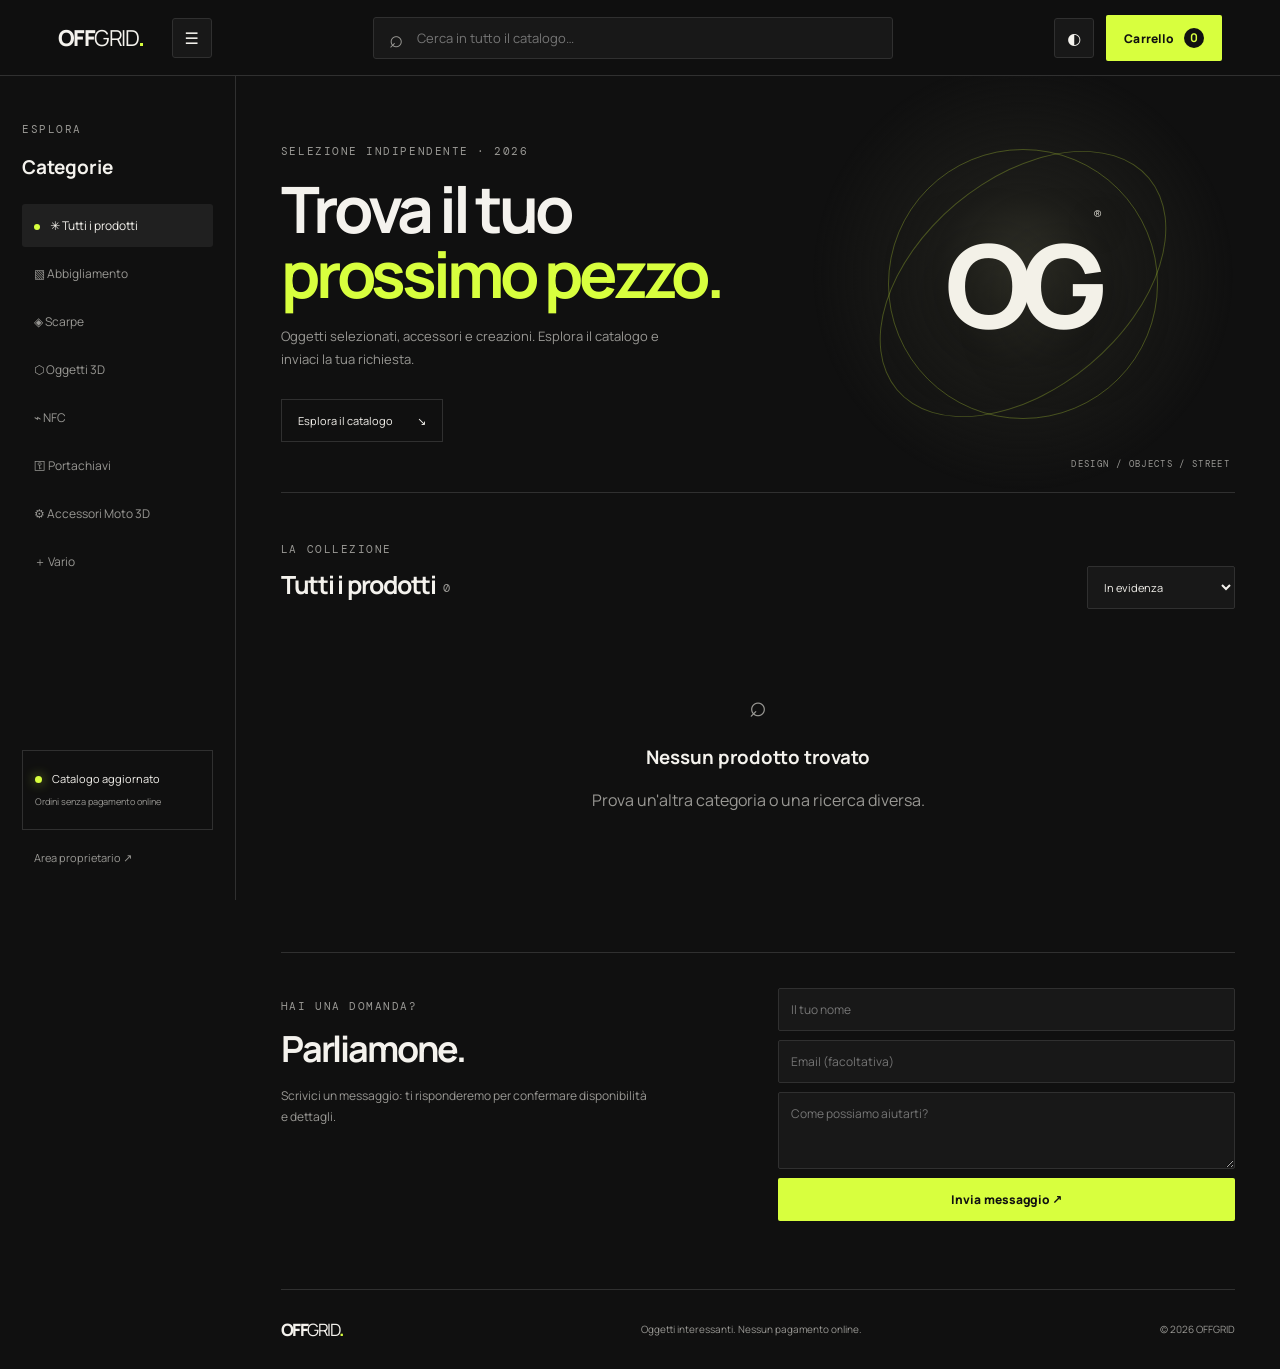
==== commit cf52bcf4: "1 Version" ====
--- a/index.html
+++ b/index.html
@@ -1,935 +1,60 @@
-<!DOCTYPE html>
+<!doctype html>
 <html lang="it">
 <head>
-<meta charset="UTF-8">
-<meta name="viewport" content="width=device-width,initial-scale=1,viewport-fit=cover">
-<meta name="theme-color" content="#f5f6f8">
-<title>Gestione Soldi</title>
-<style>
-*{box-sizing:border-box;-webkit-tap-highlight-color:transparent}
-:root{--bg:#e9ebef;--card:#fff;--text:#17181a;--muted:#5b5e66;--border:#d7dade;--green:#159447;--greenbg:#e7f7ed;--red:#d93838;--redbg:#ffebeb;--blue:#3478f6;--bluebg:#eaf1ff;--yellow:#d99600;--yellowbg:#fff4d6;--shadow:0 5px 24px rgba(0,0,0,.08)}
-body.dark{--bg:#101112;--card:#1b1d20;--text:#f5f5f5;--muted:#a4a6ab;--border:#2b2e32;--green:#45d77d;--greenbg:#173725;--red:#ff6969;--redbg:#3c2020;--blue:#70a0ff;--bluebg:#202f4d;--yellow:#ffc94d;--yellowbg:#3d3118;--shadow:0 5px 24px rgba(0,0,0,.25)}
-html{background:var(--bg)}body{margin:0;padding:calc(10px + env(safe-area-inset-top)) 14px calc(30px + env(safe-area-inset-bottom));background:var(--bg);color:var(--text);font-family:-apple-system,BlinkMacSystemFont,"Segoe UI",Arial,sans-serif;min-height:100vh}
-button,input,select{font:inherit}button{border:0;cursor:pointer;color:var(--text)}button:active{transform:scale(.97)}
-.app{width:100%;max-width:520px;margin:auto}.header{height:55px;display:flex;align-items:center;justify-content:center;position:relative;margin-bottom:12px}.title{margin:0;font-size:22px;font-weight:800}.menu-button,.back-button{position:absolute;left:0;width:44px;height:44px;border-radius:14px;background:var(--card);border:1px solid var(--border);box-shadow:var(--shadow);font-size:21px}
-.overlay{position:fixed;inset:0;background:rgba(0,0,0,.42);opacity:0;pointer-events:none;transition:.25s;z-index:100}.overlay.open{opacity:1;pointer-events:auto}.side-menu{position:fixed;top:0;left:0;bottom:0;width:min(330px,88vw);padding:calc(20px + env(safe-area-inset-top)) 18px 25px;background:var(--card);transform:translateX(-100%);transition:transform .28s;z-index:101;box-shadow:8px 0 30px rgba(0,0,0,.18)}.side-menu.open{transform:translateX(0)}.menu-header{display:flex;align-items:center;justify-content:space-between;padding-bottom:18px;border-bottom:1px solid var(--border)}.menu-title{font-size:23px;font-weight:800}.close-menu{width:42px;height:42px;border-radius:12px;background:var(--bg);font-size:23px}.menu-section{margin:22px 0 8px;color:var(--muted);font-size:11px;font-weight:700;text-transform:uppercase;letter-spacing:1px}.menu-item{width:100%;min-height:52px;display:flex;align-items:center;gap:13px;padding:11px 13px;border-radius:14px;background:transparent;text-align:left;font-size:15px}.menu-item:active{background:var(--bg)}.menu-icon{width:26px;text-align:center;font-size:20px}.danger{color:var(--red)}
-.card{background:var(--card);border:1px solid var(--border);border-radius:21px;box-shadow:var(--shadow)}
-.balance-card{padding:20px;margin-bottom:11px;text-align:center}.balance-label{color:var(--muted);font-size:13px;margin-bottom:7px}.balance{font-size:42px;font-weight:850;letter-spacing:-1.5px;overflow-wrap:anywhere}
-.source-grid{display:grid;grid-template-columns:1fr 1fr;gap:11px;margin-bottom:11px}.source-card{padding:15px;text-align:left}.source-label{font-size:12px;color:var(--muted);margin-bottom:5px}.source-value{font-size:21px;font-weight:800}
-.total-card{padding:15px 17px;margin-bottom:11px;display:flex;justify-content:space-between;align-items:center}.total-card .source-label{margin:0}.total-value{font-size:23px;font-weight:850}
-.savings-mini,.goal-list-card{padding:17px;margin-bottom:11px}.row-between{display:flex;align-items:center;justify-content:space-between;gap:10px}.mini-left{display:flex;align-items:center;gap:12px}.iconbox{width:43px;height:43px;display:flex;align-items:center;justify-content:center;flex-shrink:0;border-radius:13px;background:var(--yellowbg);font-size:23px}.name{font-size:15px;font-weight:750}.sub{margin-top:3px;color:var(--muted);font-size:12px}.arrow{color:var(--muted);font-size:20px}.progress{height:8px;background:var(--bg);border-radius:20px;overflow:hidden;margin-top:13px}.fill{height:100%;width:0;background:var(--blue);border-radius:20px;transition:width .3s}.fill.done{background:var(--green)}.done-text{color:var(--green);font-weight:800}
-.stats,.actions{display:grid;grid-template-columns:1fr 1fr;gap:11px;margin-bottom:12px}.stat{padding:16px}.stat-label{color:var(--muted);font-size:12px;margin-bottom:6px}.stat-value{font-size:19px;font-weight:800}.green{color:var(--green)}.red{color:var(--red)}.action{height:61px;border-radius:16px;font-size:16px;font-weight:750}.income{background:var(--greenbg);color:var(--green)}.expense{background:var(--redbg);color:var(--red)}
-.section{padding:18px;margin-bottom:13px}.section-title{margin:0 0 14px;font-size:19px;font-weight:800}.month-summary{display:flex;justify-content:space-between;align-items:center;padding:13px 14px;margin-bottom:15px;border-radius:13px;background:var(--bg)}.month-total{color:var(--red);font-weight:800}.category-row{margin-bottom:14px;cursor:pointer;border-radius:10px;padding:6px;margin-left:-6px;margin-right:-6px}.category-row:active{background:var(--bg)}.category-header{display:flex;justify-content:space-between;margin-bottom:6px;font-size:13px}.category-name{font-weight:650}.category-amount{color:var(--muted);font-weight:700}.bar{height:7px;background:var(--bg);border-radius:20px;overflow:hidden}.bar-fill{height:100%;background:var(--red);border-radius:20px}.budget-warn{margin-top:5px;font-size:11px;color:var(--red);font-weight:700}.hint{text-align:center;color:var(--muted);font-size:12px;margin:-6px 0 14px}
-.search{position:relative;margin-bottom:5px}.search input{margin:0;padding-left:43px}.search-icon{position:absolute;left:15px;top:14px;color:var(--muted)}
-input,select{width:100%;height:51px;margin-bottom:10px;padding:0 14px;border:1px solid var(--border);border-radius:13px;outline:none;background:var(--bg);color:var(--text);font-size:16px}.save{width:100%;height:51px;border-radius:13px;background:var(--text);color:var(--card);font-weight:750}.cancel{width:100%;height:47px;margin-top:8px;border-radius:13px;background:var(--bg)}
-.movement{padding:15px 0;border-bottom:1px solid var(--border)}.movement:last-child{border-bottom:0}.movement-top{display:flex;justify-content:space-between;gap:10px}.movement-info{min-width:0;flex:1}.movement-title{font-size:15px;font-weight:700;overflow-wrap:anywhere}.movement-date{margin-top:5px;color:var(--muted);font-size:12px}.tag{display:inline-block;margin-top:7px;padding:5px 9px;border-radius:8px;background:var(--bg);color:var(--muted);font-size:11px}.buttons{display:flex;gap:5px}.smallbtn{width:36px;height:36px;border-radius:10px;background:var(--bg)}.delete{color:var(--red)}
-.page{display:none}.home{display:block}.hidden{display:none!important}.empty{padding:10px 0;text-align:center;color:var(--muted);font-size:13px}
-.savings-card,.goal-card{padding:20px;margin-bottom:13px}.big-head{display:flex;align-items:center;gap:13px;margin-bottom:18px}.big-icon{width:55px;height:55px;display:flex;align-items:center;justify-content:center;border-radius:17px;background:var(--yellowbg);font-size:30px}.big-name{font-size:20px;font-weight:800}.big-amount{font-size:37px;font-weight:850;margin-bottom:4px}.target{color:var(--muted);font-size:13px;margin-bottom:14px}.info{padding:18px;line-height:1.6;color:var(--muted);font-size:13px}.goal-grid{display:grid;gap:11px}.goal-card{margin:0;padding:17px}.goal-card.done-card{border-color:var(--green)}.goal-amount{font-size:22px;font-weight:850}.goal-category{font-size:11px;color:var(--muted);margin-top:3px}.goal-actions{display:grid;grid-template-columns:1fr 1fr;gap:8px;margin-top:13px}.goal-btn{height:45px;border-radius:12px;font-weight:750}.goal-add{background:var(--greenbg);color:var(--green)}.goal-remove{background:var(--redbg);color:var(--red)}.goal-tx{margin-top:13px;padding-top:10px;border-top:1px solid var(--border)}.goal-tx-title{font-size:12px;font-weight:750;margin-bottom:6px}.goal-tx-row{display:flex;justify-content:space-between;font-size:11px;padding:5px 0;color:var(--muted)}
-.modal-overlay{position:fixed;inset:0;z-index:500;display:flex;align-items:flex-end;justify-content:center;padding:0 12px calc(12px + env(safe-area-inset-bottom));background:rgba(0,0,0,.45);opacity:0;pointer-events:none;transition:.22s}.modal-overlay.open{opacity:1;pointer-events:auto}.modal{width:100%;max-width:520px;max-height:88vh;overflow-y:auto;padding:22px 18px 18px;background:var(--card);border-radius:25px;box-shadow:0 -8px 40px rgba(0,0,0,.2);transform:translateY(30px);transition:.25s}.modal-overlay.open .modal{transform:translateY(0)}.handle{width:42px;height:5px;margin:0 auto 20px;border-radius:10px;background:var(--border)}.modal-title{text-align:center;font-size:20px;font-weight:800;margin-bottom:5px}.modal-sub{text-align:center;color:var(--muted);font-size:13px;margin-bottom:20px}.amount{height:70px;margin:0 0 12px;padding:0 15px;border-radius:17px;border:2px solid var(--border);font-size:32px;font-weight:800;text-align:center}.source-choice{display:grid;grid-template-columns:1fr 1fr;gap:8px;margin-bottom:12px}.choice{height:56px;border-radius:13px;background:var(--bg);border:2px solid transparent;font-weight:750;display:flex;flex-direction:column;align-items:center;justify-content:center;gap:2px;line-height:1.15}.choice.selected{border-color:var(--blue);background:var(--bluebg);color:var(--blue)}
-.choice-label{font-size:14px;font-weight:750}.choice-balance{font-size:10.5px;font-weight:650;color:var(--muted)}.choice.selected .choice-balance{color:var(--blue)}.confirm{width:100%;height:56px;border-radius:15px;background:var(--text);color:var(--card);font-weight:800}.modal-cancel{width:100%;height:46px;margin-top:7px;border-radius:14px;background:transparent;color:var(--muted);font-weight:650}.check-row{display:flex;align-items:center;gap:10px;padding:10px 0}.check-row input{width:22px;height:22px;margin:0}.toast{position:fixed;left:50%;bottom:calc(25px + env(safe-area-inset-bottom));transform:translate(-50%,30px) scale(.95);opacity:0;pointer-events:none;z-index:700;display:flex;gap:10px;align-items:center;padding:13px 17px;border-radius:15px;background:var(--text);color:var(--card);box-shadow:0 10px 35px rgba(0,0,0,.22);font-size:14px;font-weight:700;white-space:nowrap;transition:.25s}.toast.show{opacity:1;transform:translate(-50%,0) scale(1)}
-.version{text-align:center;color:var(--muted);font-size:11px;margin:20px 0 5px}
-.settings-section-title{margin:16px 0 10px;font-size:12px;font-weight:750;text-transform:uppercase;letter-spacing:.5px;color:var(--muted)}.settings-section-title.danger{color:var(--red)}.settings-section-title:first-of-type{margin-top:0}
-.modal-sticky-header{position:sticky;top:-22px;margin:-22px -18px 0;padding:16px 18px 14px;background:var(--card);z-index:20;display:flex;align-items:center;justify-content:space-between;border-bottom:1px solid var(--border);border-radius:25px 25px 0 0}
-.modal-sticky-title{font-size:19px;font-weight:800}
-.modal-close-x{width:38px;height:38px;border-radius:12px;background:var(--bg);font-size:17px;flex-shrink:0}
-.settings-group{padding:18px 0;border-bottom:1px solid var(--border)}.settings-group:last-of-type{border-bottom:0;padding-bottom:6px}
-.settings-group-title{font-size:15px;font-weight:800;display:flex;align-items:center;gap:6px}.settings-group-title.danger{color:var(--red)}
-.danger-group .action{margin-top:0}
-input[type=checkbox]{-webkit-appearance:none;appearance:none;width:23px;height:23px;border:2px solid var(--border);border-radius:8px;background:var(--card);position:relative;cursor:pointer;flex-shrink:0;margin:0;transition:.15s}
-input[type=checkbox]:checked{background:var(--blue);border-color:var(--blue)}
-input[type=checkbox]:checked::after{content:"€";position:absolute;left:50%;top:50%;transform:translate(-50%,-52%);color:#fff;font-size:13px;font-weight:800}
-input[type=number]::-webkit-outer-spin-button,input[type=number]::-webkit-inner-spin-button{-webkit-appearance:none;margin:0}
-input[type=number]{-moz-appearance:textfield}
-.amount-wrap{position:relative}
-.amount-wrap input.amount{padding-right:48px}
-.amount-stepper{position:absolute;right:8px;top:8px;bottom:8px;display:flex;flex-direction:column;width:34px;gap:4px}
-.amount-stepper button{flex:1;border-radius:9px;background:var(--bg);color:var(--muted);font-size:11px;display:flex;align-items:center;justify-content:center;font-weight:800;line-height:1}
-.amount-stepper button:active{background:var(--bluebg);color:var(--blue)}
-.category-list{display:flex;flex-wrap:wrap;gap:8px;margin-bottom:12px}.category-chip{display:flex;align-items:center;gap:7px;padding:9px 8px 9px 13px;border-radius:12px;background:var(--bg);font-size:13px;font-weight:650}.category-chip button{background:transparent;color:var(--muted);font-size:16px;line-height:1;padding:2px 4px}
-.cat-add-row{display:flex;gap:8px;align-items:flex-start}.cat-add-row input{margin:0}.cat-add-row button{width:51px;height:51px;flex-shrink:0;border-radius:13px;background:var(--text);color:var(--card);font-size:21px}
-.budget-row{display:flex;align-items:center;justify-content:space-between;gap:10px;margin-bottom:9px}.budget-row .budget-cat{font-size:13px;font-weight:650;overflow-wrap:anywhere}.budget-row input{width:105px;height:42px;margin:0;flex-shrink:0;padding:0 10px;font-size:14px;text-align:right}
-.counter-total-card{padding:28px 20px;text-align:center;margin-bottom:12px}.counter-total-label{color:var(--muted);font-size:13px;margin-bottom:6px}.counter-total{font-size:44px;font-weight:850;letter-spacing:-1px;transition:transform .15s}.counter-total.bump{transform:scale(1.08)}.counter-count{margin-top:7px;color:var(--muted);font-size:12px}
-.counter-actions{display:grid;grid-template-columns:1fr 1fr;gap:8px;margin-bottom:13px}.counter-actions button{height:44px;border-radius:12px;background:var(--card);border:1px solid var(--border);font-weight:700;font-size:13px}
-.denom-title{font-size:13px;font-weight:750;margin:2px 0 10px;color:var(--muted);text-transform:uppercase;letter-spacing:.5px}
-.coin-grid{display:grid;grid-template-columns:repeat(4,1fr);gap:10px;margin-bottom:22px}.coin{aspect-ratio:1/1;border-radius:50%;display:flex;align-items:center;justify-content:center;font-weight:800;font-size:13px;color:#fff;text-shadow:0 1px 2px rgba(0,0,0,.25);box-shadow:inset 0 0 0 3px rgba(255,255,255,.35),0 3px 8px rgba(0,0,0,.18)}
-.note-grid{display:grid;grid-template-columns:repeat(2,1fr);gap:10px}.note{height:58px;border-radius:10px;display:flex;align-items:center;justify-content:center;font-weight:800;font-size:16px;color:#fff;text-shadow:0 1px 2px rgba(0,0,0,.25);box-shadow:0 3px 8px rgba(0,0,0,.18)}
-.counter-receipt-row{display:flex;justify-content:space-between;padding:8px 0;font-size:13px;border-bottom:1px solid var(--border)}.counter-receipt-row:last-child{border-bottom:0}
-.confirm:disabled{opacity:.4;cursor:not-allowed}
-.finish-bar{margin-top:4px}
-.choice:disabled{opacity:.35;pointer-events:none}
-.accordion-toggle{width:100%;background:transparent;text-align:left;padding:0}
-.accordion-arrow{transition:transform .25s}
-.pagination-label{pointer-events:none}
-.settings-confirm{width:100%;height:52px;border-radius:14px;background:var(--blue);color:#fff;font-weight:800;margin-top:14px}
-@media(max-width:370px){body{padding-left:10px;padding-right:10px}.balance{font-size:36px}}
-</style>
+  <meta charset="utf-8"><meta name="viewport" content="width=device-width,initial-scale=1">
+  <meta name="theme-color" content="#101010"><title>OFFGRID — Catalogo</title>
+  <link rel="stylesheet" href="style.css">
 </head>
 <body>
-
-<div id="overlay" class="overlay" onclick="closeMenu()"></div>
-<aside id="sideMenu" class="side-menu">
-  <div class="menu-header"><div class="menu-title">Menu</div><button class="close-menu" onclick="closeMenu()">×</button></div>
-  <div class="menu-section">Navigazione</div>
-  <button class="menu-item" onclick="showHome()"><span class="menu-icon">🏠</span>Home</button>
-  <button class="menu-item" onclick="showGoals()"><span class="menu-icon">🎯</span>Obiettivi</button>
-  <button class="menu-item" onclick="showSavings()"><span class="menu-icon">🐷</span>Salvadanaio protetto</button>
-  <button class="menu-item" onclick="showTrends()"><span class="menu-icon">📊</span>Andamenti</button>
-  <div class="menu-section">Azioni</div>
-  <button class="menu-item" onclick="showCounter()"><span class="menu-icon">🧮</span>Conta soldi</button>
-  <button class="menu-item" onclick="openGoalModal()"><span class="menu-icon">＋</span>Crea obiettivo</button>
-  <button class="menu-item" onclick="openSplitModal()"><span class="menu-icon">⚖️</span>Dividi una cifra</button>
-  <div class="menu-section">Impostazioni</div>
-  <button class="menu-item" onclick="openSettingsModal()"><span class="menu-icon">⚙️</span>Impostazioni</button>
+<header class="topbar">
+  <a class="brand" href="./">OFF<span>GRID</span><i>.</i></a>
+  <button id="menuToggle" class="icon-btn" aria-label="Apri menu">☰</button>
+  <label class="search"><span>⌕</span><input id="search" type="search" placeholder="Cerca in tutto il catalogo…"></label>
+  <div class="top-actions"><button id="themeToggle" class="icon-btn" title="Cambia tema">◐</button><button id="cartOpen" class="cart-btn">Carrello <b id="cartCount">0</b></button></div>
+</header>
+<div class="layout">
+  <aside id="sidebar" class="sidebar">
+    <p class="eyebrow">ESPLORA</p><h3>Categorie</h3>
+    <nav id="categoryNav">
+      <button class="cat active" data-category="Tutti">✳ Tutti i prodotti</button>
+      <button class="cat" data-category="Abbigliamento">▧ Abbigliamento</button>
+      <button class="cat" data-category="Scarpe">◈ Scarpe</button>
+      <button class="cat" data-category="Oggetti 3D">⬡ Oggetti 3D</button>
+      <button class="cat" data-category="NFC">⌁ NFC</button>
+      <button class="cat" data-category="Portachiavi">⚿ Portachiavi</button>
+      <button class="cat" data-category="Accessori Moto 3D">⚙ Accessori Moto 3D</button>
+      <button class="cat" data-category="Vario">＋ Vario</button>
+    </nav>
+    <div class="sidebar-note"><span class="live-dot"></span> Catalogo aggiornato<br><small>Ordini senza pagamento online</small></div>
+    <a class="admin-link" href="admin.html">Area proprietario ↗</a>
+  </aside>
+  <main class="main">
+    <section class="hero">
+      <div class="hero-copy"><p class="eyebrow">SELEZIONE INDIPENDENTE · 2026</p><h1>Trova il tuo<br><em>prossimo pezzo.</em></h1><p>Oggetti selezionati, accessori e creazioni. Esplora il catalogo e inviaci la tua richiesta.</p><a href="#catalogo" class="outline-btn">Esplora il catalogo <span>↘</span></a></div>
+      <div class="hero-art" aria-hidden="true"><div class="orb orb-one"></div><div class="orb orb-two"></div><div class="hero-mark">OG<span>®</span></div><div class="hero-caption">DESIGN / OBJECTS / STREET</div></div>
+    </section>
+    <section id="catalogo" class="catalog-head"><div><p class="eyebrow">LA COLLEZIONE</p><h2 id="sectionTitle">Tutti i prodotti <span class="muted" id="productCount">0</span></h2></div><select id="sortSelect" aria-label="Ordina prodotti"><option value="featured">In evidenza</option><option value="name">Nome A–Z</option><option value="price-low">Prezzo crescente</option><option value="price-high">Prezzo decrescente</option></select></section>
+    <div id="productGrid" class="product-grid"></div>
+    <div id="emptyState" class="empty-state hidden"><span>⌕</span><h3>Nessun prodotto trovato</h3><p>Prova un'altra categoria o una ricerca diversa.</p></div>
+    <section class="contact-band"><div><p class="eyebrow">HAI UNA DOMANDA?</p><h2>Parliamone.</h2><p>Scrivici un messaggio: ti risponderemo per confermare disponibilità e dettagli.</p></div><form id="messageForm" class="message-form"><input name="name" placeholder="Il tuo nome" required><input name="email" type="email" placeholder="Email (facoltativa)"><textarea name="message" placeholder="Come possiamo aiutarti?" required rows="3"></textarea><button class="solid-btn">Invia messaggio ↗</button><p class="form-note" id="messageStatus"></p></form></section>
+    <footer><a class="brand" href="./">OFF<span>GRID</span><i>.</i></a><span>Oggetti interessanti. Nessun pagamento online.</span><span>© <span id="year"></span> OFFGRID</span></footer>
+  </main>
+</div>
+<div id="cartBackdrop" class="backdrop hidden"></div>
+<aside id="cartDrawer" class="cart-drawer" aria-label="Carrello">
+  <div class="drawer-head"><div><p class="eyebrow">IL TUO ORDINE</p><h2>Carrello <span id="drawerCount" class="muted">0</span></h2></div><button id="cartClose" class="icon-btn">✕</button></div>
+  <div id="cartItems" class="cart-items"></div><div id="cartEmpty" class="empty-cart">Il tuo carrello è vuoto.</div>
+  <div class="cart-total"><span>Totale indicativo</span><strong id="cartTotal">€ 0,00</strong></div>
+  <button id="checkoutOpen" class="solid-btn full">Continua con la richiesta ↗</button><p class="form-note">Nessun pagamento richiesto. Ti contatteremo per confermare l'ordine.</p>
 </aside>
-
-<div id="toast" class="toast"><span id="toastIcon">✓</span><span id="toastText">Fatto!</span></div>
-
-<!-- Modal importo + fonte -->
-<div id="moneyModal" class="modal-overlay">
- <div class="modal">
-  <div class="handle"></div>
-  <div id="moneyTitle" class="modal-title">Nuovo movimento</div>
-  <div id="moneySub" class="modal-sub">Inserisci l'importo</div>
-  <div class="amount-wrap">
-   <input id="moneyAmount" class="amount" type="number" inputmode="decimal" min="0" step="0.01" placeholder="€ 0,00">
-   <div class="amount-stepper"><button type="button" onclick="stepAmount('moneyAmount',1)">▲</button><button type="button" onclick="stepAmount('moneyAmount',-1)">▼</button></div>
-  </div>
-  <div id="sourceChoice" class="source-choice">
-   <button id="cashBtn" class="choice" onclick="chooseSource('cash')"><span class="choice-label">💵 Contanti</span><span id="cashBtnBal" class="choice-balance"></span></button>
-   <button id="cardBtn" class="choice" onclick="chooseSource('card')"><span class="choice-label">💳 Carta</span><span id="cardBtnBal" class="choice-balance"></span></button>
-  </div>
-  <button class="confirm" onclick="confirmMoney()">Continua</button>
-  <button class="modal-cancel" onclick="closeMoneyModal()">Annulla</button>
- </div>
-</div>
-
-<!-- Modal dettagli -->
-<div id="detailsModal" class="modal-overlay">
- <div class="modal">
-  <div class="handle"></div>
-  <div class="modal-title">Aggiungi dettagli?</div>
-  <div class="modal-sub">Facoltativi: puoi registrare subito il movimento.</div>
-  <input id="detailDescription" type="text" maxlength="100" placeholder="Descrizione (opzionale)">
-  <select id="detailCategory">
-   <option value="">Categoria (opzionale)</option>
-  </select>
-  <button type="button" id="specifyDenomBtn" class="modal-cancel" style="display:none;border:1px solid var(--border);margin-bottom:12px" onclick="openMiniCounter()">🧮 Specifica il taglio di questa cifra</button>
-  <button class="confirm" onclick="saveQuickMovement()">Salva movimento</button>
-  <button class="modal-cancel" onclick="saveQuickMovement(true)">Salta dettagli</button>
- </div>
-</div>
-
-<!-- Modal obiettivo -->
-<div id="goalModal" class="modal-overlay">
- <div class="modal">
-  <div class="handle"></div>
-  <div class="modal-title">🎯 Nuovo obiettivo</div>
-  <div class="modal-sub">Crea un nuovo obiettivo di risparmio.</div>
-  <input id="goalName" type="text" maxlength="50" placeholder="Nome obiettivo">
-  <input id="goalTarget" type="number" inputmode="decimal" min="0.01" step="0.01" placeholder="Importo obiettivo (€)">
-  <select id="goalCategory">
-   <option value="">Categoria (opzionale)</option><option>🏠 Casa</option><option>🚗 Auto</option><option>✈️ Viaggi</option>
-   <option>🎓 Istruzione</option><option>💻 Tecnologia</option><option>🎁 Regalo</option><option>🛍️ Acquisto</option><option>📦 Altro</option>
-  </select>
-  <button class="confirm" onclick="createGoal()">Crea obiettivo</button>
-  <button class="modal-cancel" onclick="closeGoalModal()">Annulla</button>
- </div>
-</div>
-
-<!-- Modal operazione obiettivo/salvadanaio -->
-<div id="goalMoneyModal" class="modal-overlay">
- <div class="modal">
-  <div class="handle"></div>
-  <div id="goalMoneyTitle" class="modal-title">Aggiungi</div>
-  <div id="goalMoneySub" class="modal-sub"></div>
-  <div class="amount-wrap">
-   <input id="goalMoneyAmount" class="amount" type="number" inputmode="decimal" min="0.01" step="0.01" placeholder="€ 0,00">
-   <div class="amount-stepper"><button type="button" onclick="stepAmount('goalMoneyAmount',1)">▲</button><button type="button" onclick="stepAmount('goalMoneyAmount',-1)">▼</button></div>
-  </div>
-  <div id="goalSourceChoice" class="source-choice">
-   <button id="goalCashBtn" class="choice" onclick="chooseGoalSource('cash')"><span class="choice-label">💵 Contanti</span><span id="goalCashBtnBal" class="choice-balance"></span></button>
-   <button id="goalCardBtn" class="choice" onclick="chooseGoalSource('card')"><span class="choice-label">💳 Carta</span><span id="goalCardBtnBal" class="choice-balance"></span></button>
-  </div>
-  <button class="confirm" onclick="confirmGoalMoney()">Conferma</button>
-  <button class="modal-cancel" onclick="closeGoalMoneyModal()">Annulla</button>
- </div>
-</div>
-
-<!-- Modal modifica movimento -->
-<div id="editModal" class="modal-overlay">
- <div class="modal">
-  <div class="handle"></div>
-  <div id="editTitle" class="modal-title">✏️ Modifica movimento</div>
-  <div class="modal-sub">Aggiorna importo, conto, descrizione o categoria.</div>
-  <div class="amount-wrap">
-   <input id="editAmount" class="amount" type="number" inputmode="decimal" min="0.01" step="0.01" placeholder="€ 0,00">
-   <div class="amount-stepper"><button type="button" onclick="stepAmount('editAmount',1)">▲</button><button type="button" onclick="stepAmount('editAmount',-1)">▼</button></div>
-  </div>
-  <div id="editSourceChoice" class="source-choice">
-   <button id="editCashBtn" class="choice" onclick="chooseEditSource('cash')"><span class="choice-label">💵 Contanti</span><span id="editCashBtnBal" class="choice-balance"></span></button>
-   <button id="editCardBtn" class="choice" onclick="chooseEditSource('card')"><span class="choice-label">💳 Carta</span><span id="editCardBtnBal" class="choice-balance"></span></button>
-  </div>
-  <input id="editDescription" type="text" maxlength="100" placeholder="Descrizione">
-  <select id="editCategory"><option value="">Categoria (opzionale)</option></select>
-  <input id="editDate" type="date">
-  <button class="confirm" onclick="confirmEditMovement()">Salva modifiche</button>
-  <button class="modal-cancel" onclick="closeEditModal()">Annulla</button>
- </div>
-</div>
-
-<!-- Modal divisione -->
-<div id="splitModal" class="modal-overlay">
- <div class="modal">
-  <div class="handle"></div>
-  <div class="modal-title">⚖️ Dividi equamente</div>
-  <div class="modal-sub">Scegli la cifra e gli obiettivi da usare.</div>
-  <div class="amount-wrap">
-   <input id="splitAmount" class="amount" type="number" inputmode="decimal" min="0.01" step="0.01" placeholder="€ 0,00">
-   <div class="amount-stepper"><button type="button" onclick="stepAmount('splitAmount',1)">▲</button><button type="button" onclick="stepAmount('splitAmount',-1)">▼</button></div>
-  </div>
-  <div id="splitGoals"></div>
-  <div id="splitSourceChoice" class="source-choice">
-   <button id="splitCashBtn" class="choice" onclick="chooseSplitSource('cash')"><span class="choice-label">💵 Contanti</span><span id="splitCashBtnBal" class="choice-balance"></span></button>
-   <button id="splitCardBtn" class="choice" onclick="chooseSplitSource('card')"><span class="choice-label">💳 Carta</span><span id="splitCardBtnBal" class="choice-balance"></span></button>
-  </div>
-  <button class="confirm" onclick="confirmSplit()">Dividi equamente</button>
-  <button class="modal-cancel" onclick="closeSplitModal()">Annulla</button>
- </div>
-</div>
-
-<!-- Modal fine conteggio -->
-<div id="counterConfirmModal" class="modal-overlay">
- <div class="modal">
-  <div class="handle"></div>
-  <div class="modal-title">🧮 Fine conteggio</div>
-  <div class="modal-sub">Hai contato <b id="counterConfirmAmount">€0,00</b>. Vuoi aggiungerli al saldo contanti?</div>
-  <div class="source-choice">
-   <button class="choice" style="border-color:var(--green);background:var(--greenbg);color:var(--green)" onclick="confirmAddToCash()">✅ Sì, aggiungi</button>
-   <button class="choice" style="border-color:var(--red);background:var(--redbg);color:var(--red)" onclick="discardCounter()">✖️ No, scarta</button>
-  </div>
-  <button class="modal-cancel" onclick="closeCounterConfirm()">Continua a contare</button>
- </div>
-</div>
-
-<!-- Modal mini conta soldi (specifica taglio) -->
-<div id="miniCounterModal" class="modal-overlay" style="z-index:600">
- <div class="modal">
-  <div class="handle"></div>
-  <div class="modal-title">🧮 Specifica il taglio</div>
-  <div class="modal-sub">Obiettivo: <b id="miniCounterTargetEl">€0,00</b></div>
-  <section class="card counter-total-card" style="padding:16px;margin-bottom:12px">
-   <div class="counter-total-label">Hai contato</div>
-   <div id="miniCounterTotalEl" class="counter-total" style="font-size:32px">€0,00</div>
-   <div id="miniCounterRemaining" class="counter-count">Mancano €0,00</div>
-  </section>
-  <div class="counter-actions">
-   <button onclick="undoMiniCoin()">↩️ Annulla ultimo</button>
-   <button onclick="miniCounterItems=[];renderMiniCounter()">🗑️ Svuota</button>
-  </div>
-  <div class="denom-title">Monete</div>
-  <div class="coin-grid" id="miniCoinGrid"></div>
-  <div class="denom-title">Banconote</div>
-  <div class="note-grid" id="miniNoteGrid"></div>
-  <button id="miniCounterConfirmBtn" class="confirm" style="margin-top:14px" onclick="confirmMiniCounter()" disabled>✅ Conferma taglio</button>
-  <button class="modal-cancel" onclick="closeMiniCounter()">Annulla</button>
- </div>
-</div>
-
-<!-- Modal impostazioni -->
-<div id="settingsModal" class="modal-overlay">
- <div class="modal">
-  <div class="modal-sticky-header">
-   <span class="modal-sticky-title">⚙️ Impostazioni</span>
-   <button class="modal-close-x" onclick="closeSettingsModal()">✕</button>
-  </div>
-  <div class="modal-sub" style="margin-top:14px">Personalizza l'app come preferisci.</div>
-
-  <div class="settings-group">
-   <div class="settings-group-title">👤 Profilo</div>
-   <div class="settings-section-title">Il tuo nome</div>
-   <input id="usernameSetting" type="text" maxlength="30" placeholder="Il tuo nome" oninput="markSettingsDirty()">
-   <div class="settings-section-title">Tema</div>
-   <div class="source-choice">
-    <button id="themeLightBtn" class="choice" onclick="setTheme('light')">☀️ Chiaro</button>
-    <button id="themeDarkBtn" class="choice" onclick="setTheme('dark')">🌙 Scuro</button>
-   </div>
-  </div>
-
-  <div class="settings-group">
-   <div class="settings-group-title">🏷️ Categorie e budget</div>
-   <div class="settings-section-title">Categorie movimenti</div>
-   <div id="categoryList" class="category-list"></div>
-   <div class="cat-add-row">
-    <input id="newCategoryName" type="text" maxlength="30" placeholder="Nuova categoria (es. 🎉 Piaceri)">
-    <button onclick="addCategory()">＋</button>
-   </div>
-   <div class="settings-section-title">Budget mensili di spesa</div>
-   <div class="hint">Imposta un tetto per categoria, vuoto = nessun limite</div>
-   <div id="budgetList"></div>
-   <button id="settingsConfirmBtn" type="button" class="settings-confirm hidden" onclick="confirmSettingsChanges()">✅ Conferma modifiche</button>
-  </div>
-
-  <div class="settings-group">
-   <div class="settings-group-title">🎯 Obiettivi</div>
-   <div class="hint">Crea, controlla o elimina i tuoi obiettivi di risparmio</div>
-   <div id="settingsGoalsList" class="category-list"></div>
-   <button class="action" style="width:100%;background:var(--bluebg);color:var(--blue)" onclick="closeSettingsModal();openGoalModal()">＋ Crea nuovo obiettivo</button>
-  </div>
-
-  <div class="settings-group">
-   <div class="settings-group-title">💾 Backup dati</div>
-   <div class="hint">Salva o ripristina tutti i tuoi dati (saldi, movimenti, obiettivi, categorie)</div>
-   <div class="source-choice">
-    <button class="choice" onclick="exportBackup()">⬇️ Esporta</button>
-    <button class="choice" onclick="triggerImport()">⬆️ Importa</button>
-   </div>
-   <input id="importFileInput" type="file" accept="application/json" class="hidden" onchange="importBackup(event)">
-  </div>
-
-  <div class="settings-group danger-group">
-   <div class="settings-group-title danger">⚠️ Zona pericolosa</div>
-   <button class="action expense" style="width:100%;margin-top:4px" onclick="resetAll()">🗑️ Azzera conto e movimenti</button>
-   <div class="hint" style="margin:8px 0 4px">Cancella saldi, movimenti e risparmi ma mantiene categorie, nome e tema.</div>
-   <button class="action expense" style="width:100%;margin-top:8px" onclick="deleteAccount()">💣 Elimina account (reset totale)</button>
-   <div class="hint" style="margin:8px 0 0">Cancella davvero tutto, come alla primissima apertura dell'app.</div>
-  </div>
-
-  <button class="modal-cancel" onclick="closeSettingsModal()">Chiudi</button>
- </div>
-</div>
-
-<!-- Modal conferma generico -->
-<div id="confirmModal" class="modal-overlay" style="z-index:600">
- <div class="modal">
-  <div class="handle"></div>
-  <div class="modal-title">⚠️ Conferma</div>
-  <div class="modal-sub" id="confirmMessage">Sei sicuro?</div>
-  <div class="source-choice">
-   <button class="choice" style="border-color:var(--red);background:var(--redbg);color:var(--red)" onclick="runConfirm()">Sì, conferma</button>
-   <button class="choice" onclick="closeConfirmModal()">Annulla</button>
-  </div>
- </div>
-</div>
-
-<!-- Modal benvenuto -->
-<div id="welcomeModal" class="modal-overlay" style="z-index:700">
- <div class="modal">
-  <div class="handle"></div>
-  <div class="modal-title">👋 Benvenuto!</div>
-  <div class="modal-sub">Come ti chiami? Userò il tuo nome per darti il benvenuto ogni volta che apri l'app.</div>
-  <input id="welcomeNameInput" type="text" maxlength="30" placeholder="Il tuo nome">
-  <button class="confirm" onclick="saveUsername()">Continua</button>
-  <button class="modal-cancel" onclick="skipUsername()">Salta</button>
- </div>
-</div>
-
-
-<main id="homePage" class="app home">
-<header class="header"><button class="menu-button" onclick="openMenu()">☰</button><h1 class="title">Gestione Soldi</h1></header>
-<div id="homeGreeting" class="hint" style="margin-top:-6px"></div>
-
-<section class="card balance-card"><div class="balance-label">Saldo totale disponibile</div><div id="totalBalance" class="balance">€0,00</div></section>
-
-<div class="source-grid">
- <section class="card source-card"><div class="source-label">💵 Saldo contanti</div><div id="cashBalance" class="source-value">€0,00</div></section>
- <section class="card source-card"><div class="source-label">💳 Saldo carta</div><div id="cardBalance" class="source-value">€0,00</div></section>
-</div>
-
-<section id="homeActions" class="card goal-list-card">
- <button id="homeActionsToggle" class="row-between accordion-toggle" onclick="toggleHomeActions()">
-  <h2 class="section-title" style="margin:0">🔧 Azioni rapide</h2>
-  <span id="homeActionsArrow" class="arrow accordion-arrow">⌄</span>
- </button>
- <div id="homeActionsList" class="hidden" style="margin-top:14px">
-  <section class="card savings-mini" onclick="showCounter()" style="margin-bottom:11px">
-   <div class="row-between"><div class="mini-left"><div class="iconbox">🧮</div><div><div class="name">Conta soldi</div><div class="sub">Conta monete e banconote a mano</div></div></div><div class="arrow">›</div></div>
-  </section>
-  <section class="card savings-mini" onclick="showSavings()" style="margin-bottom:0">
-   <div class="row-between"><div class="mini-left"><div class="iconbox">🐷</div><div><div id="savingsNameHome" class="name">Risparmi protetti</div><div id="savingsHomeAmount" class="sub">€0,00</div></div></div><div class="arrow">›</div></div>
-  </section>
- </div>
-</section>
-
-<section id="homeGoals" class="card goal-list-card">
- <button id="homeGoalsToggle" class="row-between accordion-toggle" onclick="toggleHomeGoals()">
-  <h2 class="section-title" style="margin:0">🎯 Obiettivi</h2>
-  <span id="homeGoalsArrow" class="arrow accordion-arrow">⌄</span>
- </button>
- <div id="homeGoalsList" class="hidden" style="margin-top:14px"></div>
-</section>
-
-<div class="actions"><button class="action income" onclick="openMoneyModal('income')">＋ Entrata</button><button class="action expense" onclick="openMoneyModal('expense')">− Spesa</button></div>
-
-<section class="card section">
- <button id="movementsToggle" class="row-between accordion-toggle" style="margin-bottom:14px" onclick="toggleMovements()">
-  <h2 class="section-title" style="margin:0">Movimenti</h2>
-  <span id="movementsArrow" class="arrow accordion-arrow" style="transform:rotate(180deg)">⌄</span>
- </button>
- <div id="movementsBody">
-  <div class="search"><span class="search-icon">🔎</span><input id="search" type="search" placeholder="Cerca movimento..." oninput="movementsPage=0;renderMovements()"></div>
-  <div id="movements"></div>
-  <div id="movementsPagination" class="source-choice" style="margin-top:10px;margin-bottom:0"></div>
- </div>
-</section>
-<div class="version">Gestione Soldi · Versione 2.42</div>
-</main>
-
-<main id="trendsPage" class="app page">
-<header class="header"><button class="back-button" onclick="showHome()">←</button><h1 class="title">Andamenti</h1></header>
-
-<section class="stats">
- <section class="card stat"><div class="stat-label">Entrate</div><div id="totalIncome" class="stat-value green">€0,00</div></section>
- <section class="card stat"><div class="stat-label">Spese</div><div id="totalExpense" class="stat-value red">€0,00</div></section>
-</section>
-
-<section class="card section"><h2 class="section-title">Spese di questo mese</h2><div class="month-summary"><span id="monthName">Mese corrente</span><span id="monthTotal" class="month-total">€0,00</span></div><div id="categories"></div></section>
-<div class="version">Gestione Soldi · Versione 2.42</div>
-</main>
-
-<main id="goalsPage" class="app page">
-<header class="header"><button class="back-button" onclick="showHome()">←</button><h1 class="title">Obiettivi</h1></header>
-<section class="card section"><h2 class="section-title">I tuoi obiettivi</h2><div id="allGoals" class="goal-grid"></div></section>
-<div class="actions"><button class="action income" onclick="openGoalModal()">＋ Nuovo</button><button class="action" style="background:var(--bluebg);color:var(--blue)" onclick="openSplitModal()">⚖️ Dividi</button></div>
-<div class="version">Gestione Soldi · Versione 2.42</div>
-</main>
-
-<main id="savingsPage" class="app page">
-<header class="header"><button class="back-button" onclick="showHome()">←</button><h1 class="title">Risparmi protetti</h1></header>
-<section class="card savings-card">
- <div class="big-head"><div class="big-icon">🐷</div><div><div class="big-name">Salvadanaio protetto</div><div class="sub">Soldi messi da parte e lasciati lì.</div></div></div>
- <div id="protectedAmount" class="big-amount">€0,00</div>
- <div class="target">Aggiungi o preleva dal salvadanaio con i pulsanti qui sotto.</div>
- <div style="display:grid;grid-template-columns:1fr 1fr;gap:8px">
-  <button class="action" style="background:var(--greenbg);color:var(--green)" onclick="openGoalMoneyModal('savings','add')">＋ Aggiungi</button>
-  <button class="action" style="background:var(--yellowbg);color:var(--yellow)" onclick="openGoalMoneyModal('savings','remove')">− Preleva</button>
- </div>
-</section>
-<section class="card section"><h2 class="section-title">Movimenti del salvadanaio</h2><div id="savingsTransactions"></div></section>
-<div class="info card">💡 Il salvadanaio è separato dagli obiettivi. Usa i pulsanti qui sopra per aggiungere o prelevare denaro: i saldi si aggiornano automaticamente.</div>
-<div class="version">Gestione Soldi · Versione 2.42</div>
-</main>
-
-<main id="counterPage" class="app page">
-<header class="header"><button class="back-button" onclick="showHome()">←</button><h1 class="title">Conta soldi</h1></header>
-
-<section class="card counter-total-card">
- <div class="counter-total-label">Totale contato</div>
- <div id="counterTotalEl" class="counter-total">€0,00</div>
- <div id="counterCount" class="counter-count">0 tocchi</div>
-</section>
-
-<div class="counter-actions">
- <button onclick="undoLastCoin()">↩️ Annulla ultimo</button>
- <button onclick="clearCounter()">🗑️ Svuota tutto</button>
-</div>
-
-<section class="card section">
- <div class="denom-title">Monete</div>
- <div class="coin-grid" id="coinGrid"></div>
- <div class="denom-title">Banconote</div>
- <div class="note-grid" id="noteGrid"></div>
-</section>
-
-<section class="card section"><h2 class="section-title">Dettaglio conteggio</h2><div id="counterReceipt"></div></section>
-
-<div class="finish-bar"><button class="action income" style="width:100%" onclick="openCounterConfirm()">✅ Fine conteggio</button></div>
-<div class="version">Gestione Soldi · Versione 2.42</div>
-</main>
-
-<script>
-const KEY="gs_v2";
-function defaultCategories(){return ["💼 Stipendio","🍔 Cibo","💡 Bollette","📦 Spese Varie","💊 Medicine","🎉 Piaceri"]}
-let data=JSON.parse(localStorage.getItem(KEY)||"null")||migrateOld();
-if(!data.categories||!data.categories.length)data.categories=defaultCategories();
-if(!data.budgets)data.budgets={};
-if(data.username===undefined)data.username=null;
-function migrateOld(){
-  const oldMov=JSON.parse(localStorage.getItem("movements")||"[]");
-  const oldBal=Number(localStorage.getItem("balance")||0);
-  const pig=Number(localStorage.getItem("savingsAmount")||0);
-  let cash=Number(localStorage.getItem("cashBalance")||0),card=Number(localStorage.getItem("cardBalance")||0);
-  if(!cash&&!card&&oldBal) cash=oldBal;
-  return {cash,card,savings:pig,goals:[],movements:oldMov.map(m=>({...m,source:m.source||"cash"})),theme:localStorage.getItem("theme")||"light",categories:defaultCategories(),budgets:{},username:null};
-}
-let quick={type:null,amount:0,source:"cash"};
-let goalOp={id:null,type:null,amount:0,source:"cash"};
-let editIndex=null;
-let homeGoalsOpen=false;
-let confirmCallback=null;
-let miniCounterItems=[];
-let miniCounterTarget=0;
-let homeActionsOpen=false;
-let movementsOpen=true;
-let movementsPage=0;
-let settingsDirty=false;
-let pendingBudgets={};
-
-function save(){localStorage.setItem(KEY,JSON.stringify(data));refreshSourceBalances()}
-function refreshSourceBalances(){
- const c=money(data.cash),d=money(data.card);
- ["cashBtnBal","goalCashBtnBal","editCashBtnBal","splitCashBtnBal"].forEach(id=>{const el=document.getElementById(id);if(el)el.textContent=c});
- ["cardBtnBal","goalCardBtnBal","editCardBtnBal","splitCardBtnBal"].forEach(id=>{const el=document.getElementById(id);if(el)el.textContent=d})
-}
-function money(n){return "€"+Number(n||0).toFixed(2).replace(".",",")}
-function stepAmount(id,dir){
- const el=document.getElementById(id);
- if(!el)return;
- let v=(Number(el.value)||0)+dir*1;
- if(v<0)v=0;
- el.value=Math.round(v*100)/100;
- el.dispatchEvent(new Event("input",{bubbles:true}))
-}
-function totalAvailable(){return Math.max(0,Number(data.cash)+Number(data.card))}
-function esc(s){return String(s??"").replace(/[&<>"']/g,m=>({"&":"&amp;","<":"&lt;",">":"&gt;",'"':"&quot;","'":"&#039;"}[m]))}
-function today(){return new Date().toISOString().slice(0,10)}
-function fmt(d){if(!d)return"";const p=d.split("-");return p.length===3?p[2]+"/"+p[1]+"/"+p[0]:d}
-function toast(t,i="✓"){const x=document.getElementById("toast");document.getElementById("toastIcon").textContent=i;document.getElementById("toastText").textContent=t;x.classList.add("show");clearTimeout(window.tt);window.tt=setTimeout(()=>x.classList.remove("show"),1800)}
-function openConfirm(msg,cb){confirmMessage.textContent=msg;confirmCallback=cb;confirmModal.classList.add("open")}
-function closeConfirmModal(){confirmModal.classList.remove("open");confirmCallback=null}
-function runConfirm(){const cb=confirmCallback;closeConfirmModal();if(cb)cb()}
-
-function openMenu(){sideMenu.classList.add("open");overlay.classList.add("open")}
-function closeMenu(){sideMenu.classList.remove("open");overlay.classList.remove("open")}
-function showPage(id){["homePage","goalsPage","savingsPage","trendsPage","counterPage"].forEach(x=>document.getElementById(x).style.display=x===id?"block":"none");closeMenu();window.scrollTo(0,0)}
-function showHome(){showPage("homePage")}
-function showGoals(){renderGoals();showPage("goalsPage")}
-function showSavings(){renderSavings();showPage("savingsPage")}
-function showTrends(){renderSummary();renderMonth();showPage("trendsPage")}
-function showCounter(){loadCounterItems();renderCounter();showPage("counterPage")}
-
-function setTheme(t){data.theme=t;document.body.classList.toggle("dark",t==="dark");save();updateTheme()}
-function updateTheme(){let d=data.theme==="dark";themeLightBtn.classList.toggle("selected",!d);themeDarkBtn.classList.toggle("selected",d)}
-function openSettingsModal(){
- closeMenu();updateTheme();renderCategoryList();
- pendingBudgets={...(data.budgets||{})};settingsDirty=false;settingsConfirmBtn.classList.add("hidden");
- renderBudgetList();renderSettingsGoalsList();usernameSetting.value=data.username||"";newCategoryName.value="";settingsModal.classList.add("open")
-}
-function closeSettingsModal(){
- if(settingsDirty){
-   openConfirm("Ci sono modifiche non salvate nelle impostazioni. Vuoi scartarle?",()=>{settingsDirty=false;settingsModal.classList.remove("open")});
-   return
- }
- settingsModal.classList.remove("open")
-}
-function markSettingsDirty(){
- settingsDirty=true;
- settingsConfirmBtn.classList.remove("hidden")
-}
-function confirmSettingsChanges(){
- data.budgets={...pendingBudgets};
- const n=usernameSetting.value.trim();
- data.username=n||"Utente";
- save();settingsDirty=false;settingsConfirmBtn.classList.add("hidden");
- renderGreeting();renderMonth();renderBudgetList();
- toast("Modifiche salvate","✅")
-}
-function renderCategoryList(){
- categoryList.innerHTML=data.categories.length?data.categories.map((c,i)=>`<div class="category-chip"><span>${esc(c)}</span><button onclick="removeCategory(${i})">×</button></div>`).join(""):`<div class="empty">Nessuna categoria</div>`
-}
-function addCategory(){
- const n=newCategoryName.value.trim();
- if(!n)return newCategoryName.focus();
- if(data.categories.includes(n)){toast("Categoria già esistente","⚠️");return}
- data.categories.push(n);newCategoryName.value="";save();renderCategoryList();renderCategoryOptions();renderBudgetList();toast("Categoria aggiunta","🏷️")
-}
-function removeCategory(i){
- const c=data.categories[i];
- openConfirm("Eliminare questa categoria?",()=>{
-   data.categories.splice(i,1);
-   if(data.budgets&&data.budgets[c])delete data.budgets[c];
-   if(pendingBudgets&&pendingBudgets[c])delete pendingBudgets[c];
-   save();renderCategoryList();renderCategoryOptions();renderBudgetList()
- })
-}
-function renderCategoryOptions(){
- detailCategory.innerHTML=`<option value="">Categoria (opzionale)</option>`+data.categories.map(c=>`<option>${esc(c)}</option>`).join("")
-}
-function renderBudgetList(){
- budgetList.innerHTML=data.categories.length?data.categories.map(c=>`<div class="budget-row"><span class="budget-cat">${esc(c)}</span><input class="budget-input" type="number" inputmode="decimal" min="0" step="1" placeholder="Nessuno" value="${pendingBudgets&&pendingBudgets[c]?pendingBudgets[c]:""}" data-cat="${esc(c)}"></div>`).join(""):`<div class="empty">Aggiungi prima una categoria</div>`
-}
-function markBudgetChange(cat,val){
- const n=Number(val);
- if(n>0)pendingBudgets[cat]=n;else delete pendingBudgets[cat];
- markSettingsDirty()
-}
-budgetList.addEventListener("input",e=>{
- const inp=e.target.closest(".budget-input");
- if(!inp)return;
- markBudgetChange(inp.dataset.cat,inp.value)
-});
-function exportBackup(){
- const blob=new Blob([JSON.stringify(data,null,2)],{type:"application/json"});
- const url=URL.createObjectURL(blob);
- const a=document.createElement("a");a.href=url;a.download=`gestione-soldi-backup-${today()}.json`;
- document.body.appendChild(a);a.click();document.body.removeChild(a);URL.revokeObjectURL(url);
- toast("Backup esportato","⬇️")
-}
-function triggerImport(){importFileInput.click()}
-function importBackup(e){
- const file=e.target.files[0];if(!file)return;
- const reader=new FileReader();
- reader.onload=ev=>{
-   try{
-     const p=JSON.parse(ev.target.result);
-     if(typeof p!=="object"||p===null)throw new Error("formato non valido");
-     openConfirm("Importare questo backup? I dati attuali verranno sovrascritti.",()=>{
-       data={
-         cash:Number(p.cash)||0,card:Number(p.card)||0,savings:Number(p.savings)||0,
-         goals:Array.isArray(p.goals)?p.goals:[],
-         movements:Array.isArray(p.movements)?p.movements:[],
-         theme:p.theme==="dark"?"dark":"light",
-         categories:Array.isArray(p.categories)&&p.categories.length?p.categories:defaultCategories(),
-         budgets:p.budgets&&typeof p.budgets==="object"?p.budgets:{},
-         username:p.username||data.username
-       };
-       save();document.body.classList.toggle("dark",data.theme==="dark");updateTheme();settingsDirty=false;closeSettingsModal();renderAll();renderGreeting();toast("Backup importato","✅")
-     })
-   }catch(err){toast("File non valido","⚠️")}
- };
- reader.readAsText(file);e.target.value=""
-}
-
-function chooseSource(s){quick.source=s;cashBtn.classList.toggle("selected",s==="cash");cardBtn.classList.toggle("selected",s==="card")}
-function chooseGoalSource(s){goalOp.source=s;goalCashBtn.classList.toggle("selected",s==="cash");goalCardBtn.classList.toggle("selected",s==="card")}
-function chooseSplitSource(s){window.splitSource=s;splitCashBtn.classList.toggle("selected",s==="cash");splitCardBtn.classList.toggle("selected",s==="card")}
-function availableSource(s){return s==="cash"?Number(data.cash):Number(data.card)}
-function sourceName(s){return s==="cash"?"Contanti":"Carta"}
-
-function openMoneyModal(type){
- quick={type,amount:0,source:"cash"};
- moneyTitle.textContent=type==="income"?"💰 Nuova entrata":"💸 Nuova spesa";
- moneySub.textContent=type==="income"?"Inserisci l'importo e scegli da dove arriva":"Inserisci l'importo e scegli il conto da cui spendere";
- moneyAmount.value="";chooseSource("cash");sourceChoice.style.display="grid";moneyModal.classList.add("open");setTimeout(()=>moneyAmount.focus(),220)
-}
-function closeMoneyModal(){moneyModal.classList.remove("open")}
-function confirmMoney(){
- const a=Number(moneyAmount.value);
- if(!(a>0))return moneyAmount.focus();
- if(quick.type==="expense"&&a>availableSource(quick.source)){toast("Saldo insufficiente","⚠️");return}
- quick.amount=a;quick.denominations=null;closeMoneyModal();
- setTimeout(()=>{
-   detailDescription.value="";detailCategory.value="";
-   if(quick.type==="income"&&quick.source==="cash"){
-     specifyDenomBtn.style.display="block";
-     specifyDenomBtn.textContent="🧮 Specifica il taglio di questa cifra";
-     specifyDenomBtn.style.color="";specifyDenomBtn.style.borderColor="var(--border)"
-   }else{specifyDenomBtn.style.display="none"}
-   detailsModal.classList.add("open")
- },180)
-}
-function saveQuickMovement(skip=false){
- let desc=skip?(quick.type==="income"?"Entrata":"Spesa"):(detailDescription.value.trim()||(quick.type==="income"?"Entrata":"Spesa"));
- let cat=skip?"":detailCategory.value;
- const a=quick.amount;
- const denom=(!skip&&quick.denominations)?quick.denominations:null;
- if(quick.type==="income"){if(quick.source==="cash")data.cash+=a;else data.card+=a;data.movements.push({type:"income",amount:a,description:desc,category:cat,source:quick.source,date:today(),denominations:denom});toast("Entrata aggiunta","💰")}
- else{if(quick.source==="cash")data.cash-=a;else data.card-=a;data.movements.push({type:"expense",amount:a,description:desc,category:cat,source:quick.source,date:today()});toast("Spesa registrata","💸")}
- save();detailsModal.classList.remove("open");renderAll()
-}
-
-function openGoalModal(){goalName.value="";goalTarget.value="";goalCategory.value="";goalModal.classList.add("open");setTimeout(()=>goalName.focus(),220)}
-function closeGoalModal(){goalModal.classList.remove("open")}
-function createGoal(){
- const n=goalName.value.trim(),t=Number(goalTarget.value),c=goalCategory.value;
- if(!n)return goalName.focus();if(!(t>0))return goalTarget.focus();
- data.goals.push({id:Date.now().toString(),name:n,target:t,amount:0,category:c,transactions:[]});
- save();closeGoalModal();renderAll();toast("Obiettivo creato","🎯")
-}
-function goalById(id){return data.goals.find(g=>g.id===id)}
-function openGoalMoneyModal(id,type){
- goalOp={id,type,amount:0,source:"cash"};
- const g=id==="savings"?null:goalById(id);
- goalMoneyTitle.textContent=type==="add"?(id==="savings"?"🐷 Aggiungi ai risparmi":"🎯 Aggiungi all'obiettivo"):"− Preleva";
- goalMoneySub.textContent=id==="savings"?"Risparmi protetti":g?g.name:"";
- goalMoneyAmount.value="";chooseGoalSource("cash");goalSourceChoice.style.display=type==="add"||type==="remove"?"grid":"none";goalMoneyModal.classList.add("open");setTimeout(()=>goalMoneyAmount.focus(),220)
-}
-function closeGoalMoneyModal(){goalMoneyModal.classList.remove("open")}
-function confirmGoalMoney(){
- const a=Number(goalMoneyAmount.value);if(!(a>0))return goalMoneyAmount.focus();
- const from=goalOp.source;
- if(goalOp.id==="savings"){
-   if(goalOp.type==="remove"&&a>data.savings){toast("Non ci sono abbastanza risparmi","⚠️");return}
-   if(goalOp.type==="remove"){data.savings-=a;data.cash+=a;data.movements.push({type:"income",amount:a,description:"Prelievo salvadanaio",category:"🐷 Risparmi protetti",source:"cash",date:today(),savings:true})}
-   else{if(a>availableSource(from)){toast("Saldo insufficiente","⚠️");return}if(from==="cash")data.cash-=a;else data.card-=a;data.savings+=a;data.movements.push({type:"expense",amount:a,description:"Versamento salvadanaio",category:"🐷 Risparmi protetti",source:from,date:today(),savings:true})}
-   save();closeGoalMoneyModal();renderAll();toast(goalOp.type==="add"?"Risparmi protetti!":"Risparmi prelevati!","🐷");return
- }
- const g=goalById(goalOp.id);if(!g)return;
- if(goalOp.type==="add"){if(a>availableSource(from)){toast("Saldo insufficiente","⚠️");return}if(from==="cash")data.cash-=a;else data.card-=a;g.amount=Math.min(g.target,g.amount+a);g.transactions.push({type:"add",amount:a,source:from,date:today()})}
- else{if(a>g.amount){toast("Importo superiore al salvato","⚠️");return}g.amount-=a;if(from==="cash")data.cash+=a;else data.card+=a;g.transactions.push({type:"remove",amount:a,source:from,date:today()})}
- save();closeGoalMoneyModal();renderAll();toast(goalOp.type==="add"?(g.amount>=g.target?"Obiettivo completato!":"Soldi aggiunti"):"Soldi prelevati",g.amount>=g.target?"🎉":"🎯")
-}
-
-function openSplitModal(){
- if(!data.goals.length){toast("Crea prima almeno un obiettivo","⚠️");return}
- splitAmount.value="";window.splitSource="cash";chooseSplitSource("cash");
- splitGoals.innerHTML=data.goals.map(g=>`<label class="check-row"><input type="checkbox" value="${g.id}" checked> <span>🎯 ${esc(g.name)} — ${money(g.amount)} / ${money(g.target)}</span></label>`).join("");
- splitModal.classList.add("open")
-}
-function closeSplitModal(){splitModal.classList.remove("open")}
-function confirmSplit(){
- const a=Number(splitAmount.value),ids=[...splitGoals.querySelectorAll("input:checked")].map(x=>x.value);
- if(!(a>0)||!ids.length)return toast("Inserisci cifra e seleziona gli obiettivi","⚠️");
- if(a>availableSource(window.splitSource))return toast("Saldo insufficiente","⚠️");
- const each=a/ids.length;
- if(ids.some(id=>{let g=goalById(id);return g.amount+each>g.target+0.000001}))return toast("La divisione supera un obiettivo","⚠️");
- if(window.splitSource==="cash")data.cash-=a;else data.card-=a;
- ids.forEach(id=>{let g=goalById(id);g.amount+=each;g.transactions.push({type:"add",amount:each,source:window.splitSource,date:today(),split:true})});
- save();closeSplitModal();renderAll();toast("Cifra divisa equamente","⚖️")
-}
-
-function goalHTML(g,compact=false){
- const pct=g.target?Math.min(100,g.amount/g.target*100):0,done=g.amount>=g.target;
- return `<div class="goal-card ${done?"done-card":""}">
- <div class="row-between"><div class="mini-left"><div class="iconbox">🎯</div><div><div class="name">${esc(g.name)}</div><div class="goal-category">${esc(g.category||"Nessuna categoria")}</div></div></div><div class="${done?"done-text":"goal-amount"}">${done?"COMPLETATO":money(g.amount)}</div></div>
- <div class="sub" style="margin-top:10px">${money(g.amount)} / ${money(g.target)}</div><div class="progress"><div class="fill ${done?"done":""}" style="width:${pct}%"></div></div>
- <div class="sub" style="text-align:right;margin-top:5px">${done?"🎉 Completato":Math.round(pct)+"%"}</div>
- ${!compact?`<div class="goal-actions"><button class="goal-btn goal-add" onclick="openGoalMoneyModal('${g.id}','add')">＋ Aggiungi</button><button class="goal-btn goal-remove" onclick="openGoalMoneyModal('${g.id}','remove')">− Preleva</button></div>
- <div class="goal-tx"><div class="goal-tx-title">Movimenti obiettivo</div>${g.transactions.length?g.transactions.slice().reverse().map(t=>`<div class="goal-tx-row"><span>${t.type==="add"?"+":"−"} ${money(t.amount)} · ${sourceName(t.source)}${t.split?" · diviso":""}</span><span>${fmt(t.date)}</span></div>`).join(""):`<div class="empty">Nessun movimento</div>`}</div>`:""}
- </div>`
-}
-function renderGoals(){
- allGoals.innerHTML=data.goals.length?data.goals.map(g=>goalHTML(g)).join(""):`<div class="empty">Non hai ancora creato obiettivi.</div>`;
- homeGoalsList.innerHTML=data.goals.length?data.goals.map(g=>goalHTML(g,true)).join(""):`<div class="empty">Crea il tuo primo obiettivo dal menu.</div>`
-}
-function renderSavings(){
- protectedAmount.textContent=money(data.savings);
- savingsHomeAmount.textContent=money(data.savings);
- savingsTransactions.innerHTML=data.movements.filter(m=>m.savings).slice().reverse().map(m=>`<div class="movement"><div class="movement-top"><div class="movement-info"><div class="movement-title ${m.type==="income"?"green":"red"}">${m.type==="income"?"+":"−"} ${money(m.amount)} — ${esc(m.description)}</div><div class="movement-date">${fmt(m.date)} · ${sourceName(m.source||"cash")}</div></div></div></div>`).join("")||`<div class="empty">Nessun movimento</div>`
-}
-function renderSummary(){
- cashBalance.textContent=money(data.cash);cardBalance.textContent=money(data.card);totalBalance.textContent=money(totalAvailable());
- let inc=0,exp=0;data.movements.forEach(m=>m.type==="income"?inc+=Number(m.amount):exp+=Number(m.amount));totalIncome.textContent=money(inc);totalExpense.textContent=money(exp)
-}
-function renderMonth(){
- const now=new Date(),mo=now.getMonth(),yr=now.getFullYear();let total=0,cats={};
- data.movements.forEach(m=>{let d=new Date((m.date||today())+"T12:00:00");if(d.getMonth()===mo&&d.getFullYear()===yr&&m.type==="expense"&&!m.savings){total+=Number(m.amount);let c=m.category||"📦 Altro";cats[c]=(cats[c]||0)+Number(m.amount)}});
- monthName.textContent=now.toLocaleDateString("it-IT",{month:"long",year:"numeric"});monthTotal.textContent=money(total);
- categories.innerHTML=Object.keys(cats).length?Object.entries(cats).sort((a,b)=>b[1]-a[1]).map(([c,v])=>{
-   const budget=data.budgets&&data.budgets[c];const over=budget&&v>budget;
-   return `<div class="category-row" data-cat="${esc(c)}"><div class="category-header"><span class="category-name">${esc(c)}</span><span class="category-amount">${money(v)}${budget?` / ${money(budget)}`:""}</span></div><div class="bar"><div class="bar-fill" style="width:${total?Math.min(100,v/total*100):0}%"></div></div>${over?`<div class="budget-warn">⚠️ Budget superato</div>`:""}</div>`
- }).join(""):`<div class="empty">Nessuna spesa questo mese</div>`
-}
-function renderMovements(){
- const q=(search.value||"").trim().toLowerCase();let arr=data.movements.map((m,i)=>({m,i})).reverse().filter(x=>!q||(`${x.m.description} ${x.m.category||""} ${x.m.source||""}`).toLowerCase().includes(q));
- const perPage=10;
- const totalPages=Math.max(1,Math.ceil(arr.length/perPage));
- if(movementsPage>totalPages-1)movementsPage=totalPages-1;
- if(movementsPage<0)movementsPage=0;
- const pageArr=arr.slice(movementsPage*perPage,movementsPage*perPage+perPage);
- movements.innerHTML=pageArr.length?pageArr.map(x=>{let m=x.m;return `<div class="movement"><div class="movement-top"><div class="movement-info"><div class="movement-title ${m.type==="income"?"green":"red"}">${m.type==="income"?"+":"−"} ${money(m.amount)} — ${esc(m.description)}</div><div class="movement-date">${fmt(m.date)} · ${sourceName(m.source||"cash")}</div>${m.category?`<span class="tag">${esc(m.category)}</span>`:""}</div><div class="buttons">${m.savings?"":`<button class="smallbtn" onclick="openEditModal(${x.i})">✏️</button>`}<button class="smallbtn delete" onclick="deleteMovement(${x.i})">🗑️</button></div></div></div>`}).join(""):`<div class="empty">Nessun movimento</div>`;
- renderMovementsPagination(totalPages,arr.length)
-}
-function renderMovementsPagination(totalPages,count){
- if(!count||totalPages<=1){movementsPagination.innerHTML="";return}
- movementsPagination.innerHTML=`<button class="choice" ${movementsPage===0?"disabled":""} onclick="changeMovementsPage(-1)">‹ Prec</button><button class="choice pagination-label">${movementsPage+1} / ${totalPages}</button><button class="choice" ${movementsPage>=totalPages-1?"disabled":""} onclick="changeMovementsPage(1)">Succ ›</button>`
-}
-function changeMovementsPage(d){
- movementsPage+=d;renderMovements();
- movementsBody.scrollIntoView({behavior:"smooth",block:"start"})
-}
-function openEditModal(i){
- const m=data.movements[i];
- if(m.savings){toast("Modifica questo movimento dal Salvadanaio","🐷");return}
- editIndex=i;
- editTitle.textContent=m.type==="income"?"✏️ Modifica entrata":"✏️ Modifica spesa";
- editAmount.value=m.amount;
- editDescription.value=m.description||"";
- editDate.value=m.date||today();
- editCategory.innerHTML=`<option value="">Categoria (opzionale)</option>`+data.categories.map(c=>`<option>${esc(c)}</option>`).join("");
- editCategory.value=m.category||"";
- chooseEditSource(m.source||"cash");
- editModal.classList.add("open")
-}
-function closeEditModal(){editModal.classList.remove("open");editIndex=null}
-function chooseEditSource(s){window.editSource=s;editCashBtn.classList.toggle("selected",s==="cash");editCardBtn.classList.toggle("selected",s==="card")}
-function confirmEditMovement(){
- if(editIndex===null)return;
- const m=data.movements[editIndex];
- const a=Number(editAmount.value);if(!(a>0))return editAmount.focus();
- const desc=editDescription.value.trim()||(m.type==="income"?"Entrata":"Spesa");
- const cat=editCategory.value;
- const newSource=window.editSource;
- const date=editDate.value||today();
- const oldSource=m.source||"cash";
- if(m.type==="income"){if(oldSource==="cash")data.cash-=m.amount;else data.card-=m.amount}
- else{if(oldSource==="cash")data.cash+=m.amount;else data.card+=m.amount}
- if(m.type==="expense"&&a>availableSource(newSource)){
-   if(oldSource==="cash")data.cash+=m.amount;else data.card+=m.amount;
-   toast("Saldo insufficiente","⚠️");return
- }
- if(m.type==="income"){if(newSource==="cash")data.cash+=a;else data.card+=a}
- else{if(newSource==="cash")data.cash-=a;else data.card-=a}
- m.amount=a;m.description=desc;m.category=cat;m.source=newSource;m.date=date;
- save();closeEditModal();renderAll();toast("Movimento aggiornato","✏️")
-}
-function filterByCategory(cat){search.value=cat;showHome();movementsPage=0;openMovementsSection();renderMovements()}
-function deleteMovement(i){
- const m=data.movements[i];
- openConfirm("Eliminare questo movimento?",()=>{
-   if(m.savings){if(m.type==="expense")data.savings=Math.max(0,data.savings-m.amount);else data.savings+=m.amount}
-   else if(m.type==="income"){if((m.source||"cash")==="cash")data.cash-=m.amount;else data.card-=m.amount}
-   else{if((m.source||"cash")==="cash")data.cash+=m.amount;else data.card+=m.amount}
-   data.movements.splice(i,1);save();renderAll()
- })
-}
-function resetAll(){
- openConfirm("Vuoi cancellare tutti i saldi, movimenti, obiettivi e risparmi?",()=>{
-   data={cash:0,card:0,savings:0,goals:[],movements:[],theme:data.theme,categories:data.categories,budgets:data.budgets,username:data.username};
-   save();renderAll();renderSettingsGoalsList();toast("Conto azzerato","🗑️")
- })
-}
-function deleteAccount(){
- openConfirm("⚠️ Questo eliminerà DEFINITIVAMENTE tutti i dati: saldi, movimenti, obiettivi, categorie, budget, tema e nome. L'app tornerà come alla primissima apertura. Continuare?",()=>{
-   localStorage.removeItem(KEY);
-   localStorage.removeItem("gs_v2_counter");
-   location.reload()
- })
-}
-function renderAll(){renderSummary();renderGoals();renderSavings();renderMonth();renderMovements();renderCategoryOptions()}
-
-function flyToTotal(fromEl,toEl,label){
- if(!fromEl||!toEl)return;
- const fr=fromEl.getBoundingClientRect(),to=toEl.getBoundingClientRect();
- const fly=document.createElement("div");
- fly.textContent=label||"€";
- fly.style.cssText=`position:fixed;left:${fr.left+fr.width/2-15}px;top:${fr.top+fr.height/2-15}px;width:30px;height:30px;border-radius:50%;background:var(--text);color:var(--card);display:flex;align-items:center;justify-content:center;font-size:10px;font-weight:800;z-index:900;pointer-events:none;transition:transform .55s cubic-bezier(.22,.85,.3,1),opacity .55s ease-in;transform:translate(0,0) scale(1);opacity:1`;
- document.body.appendChild(fly);
- requestAnimationFrame(()=>{
-   const dx=(to.left+to.width/2)-(fr.left+fr.width/2);
-   const dy=(to.top+to.height/2)-(fr.top+fr.height/2);
-   fly.style.transform=`translate(${dx}px,${dy}px) scale(.25)`;
-   fly.style.opacity="0.1";
- });
- setTimeout(()=>fly.remove(),600);
-}
-
-const coinDenoms=[{v:0.01,l:"1c",bg:"#a9622b"},{v:0.02,l:"2c",bg:"#a9622b"},{v:0.05,l:"5c",bg:"#a9622b"},{v:0.10,l:"10c",bg:"#bd9a30"},{v:0.20,l:"20c",bg:"#bd9a30"},{v:0.50,l:"50c",bg:"#bd9a30"},{v:1,l:"1€",bg:"conic-gradient(#c7c9cc 0 25%,#d9b93c 0 50%,#c7c9cc 0 75%,#d9b93c 0)"},{v:2,l:"2€",bg:"conic-gradient(#d9b93c 0 25%,#c7c9cc 0 50%,#d9b93c 0 75%,#c7c9cc 0)"}];
-const noteDenoms=[{v:5,l:"5€",bg:"#8c8c8c"},{v:10,l:"10€",bg:"#c0392b"},{v:20,l:"20€",bg:"#2471a3"},{v:50,l:"50€",bg:"#e07b1f"},{v:100,l:"100€",bg:"#1e8449"},{v:200,l:"200€",bg:"#d4ac0d"},{v:500,l:"500€",bg:"#7d3c98"}];
-let counterItems=[];
-function renderDenominations(){
- coinGrid.innerHTML=coinDenoms.map(d=>`<button class="coin" style="background:${d.bg}" onclick="addCoin(${d.v},this)">${d.l}</button>`).join("");
- noteGrid.innerHTML=noteDenoms.map(d=>`<button class="note" style="background:${d.bg}" onclick="addCoin(${d.v},this)">${d.l}</button>`).join("");
- miniCoinGrid.innerHTML=coinDenoms.map(d=>`<button class="coin" style="background:${d.bg}" onclick="addMiniCoin(${d.v},this)">${d.l}</button>`).join("");
- miniNoteGrid.innerHTML=noteDenoms.map(d=>`<button class="note" style="background:${d.bg}" onclick="addMiniCoin(${d.v},this)">${d.l}</button>`).join("")
-}
-function denomLabel(v){v=Number(v);const f=[...coinDenoms,...noteDenoms].find(d=>Math.abs(d.v-v)<0.001);return f?f.l:money(v)}
-function loadCounterItems(){try{counterItems=JSON.parse(localStorage.getItem("gs_v2_counter")||"[]")}catch(e){counterItems=[]}}
-function saveCounterItems(){localStorage.setItem("gs_v2_counter",JSON.stringify(counterItems))}
-function counterTotal(){return counterItems.reduce((a,b)=>a+Number(b),0)}
-function renderCounter(){
- counterTotalEl.textContent=money(counterTotal());
- counterCount.textContent=counterItems.length+(counterItems.length===1?" tocco":" tocchi");
- let groups={};counterItems.forEach(v=>groups[v]=(groups[v]||0)+1);
- const keys=Object.keys(groups).map(Number).sort((a,b)=>b-a);
- counterReceipt.innerHTML=keys.length?keys.map(v=>`<div class="counter-receipt-row"><span>${denomLabel(v)} × ${groups[v]}</span><span>${money(v*groups[v])}</span></div>`).join(""):`<div class="empty">Tocca una moneta o banconota per iniziare</div>`
-}
-function addCoin(v,btn){
- counterItems.push(v);saveCounterItems();renderCounter();
- counterTotalEl.classList.add("bump");clearTimeout(window.bumpTO);window.bumpTO=setTimeout(()=>counterTotalEl.classList.remove("bump"),150);
- flyToTotal(btn,counterTotalEl,denomLabel(v))
-}
-function undoLastCoin(){if(!counterItems.length)return;counterItems.pop();saveCounterItems();renderCounter()}
-function clearCounter(){
- if(!counterItems.length)return;
- openConfirm("Svuotare il conteggio?",()=>{counterItems=[];saveCounterItems();renderCounter()})
-}
-function openCounterConfirm(){
- if(!counterItems.length){toast("Tocca prima qualche moneta o banconota","🧮");return}
- counterConfirmAmount.textContent=money(counterTotal());counterConfirmModal.classList.add("open")
-}
-function closeCounterConfirm(){counterConfirmModal.classList.remove("open")}
-function confirmAddToCash(){
- const tot=counterTotal();
- data.cash+=tot;
- data.movements.push({type:"income",amount:tot,description:"Conta soldi",category:"🧮 Conta soldi",source:"cash",date:today()});
- save();counterItems=[];saveCounterItems();closeCounterConfirm();renderAll();renderCounter();toast("Aggiunto al saldo contanti","💵");showHome()
-}
-function discardCounter(){counterItems=[];saveCounterItems();closeCounterConfirm();renderCounter();toast("Conteggio scartato","🧮")}
-
-/* Mini conta soldi per specificare il taglio di un'entrata in contanti */
-function openMiniCounter(){
- miniCounterTarget=quick.amount;miniCounterItems=[];
- renderMiniCounter();miniCounterModal.classList.add("open")
-}
-function closeMiniCounter(){miniCounterModal.classList.remove("open")}
-function miniCounterTotalVal(){return miniCounterItems.reduce((a,b)=>a+Number(b),0)}
-function renderMiniCounter(){
- const tot=miniCounterTotalVal(),diff=miniCounterTarget-tot;
- miniCounterTargetEl.textContent=money(miniCounterTarget);
- miniCounterTotalEl.textContent=money(tot);
- if(Math.abs(diff)<0.005){miniCounterRemaining.textContent="Importo raggiunto! ✅";miniCounterRemaining.style.color="var(--green)";miniCounterConfirmBtn.disabled=false}
- else if(diff>0){miniCounterRemaining.textContent="Mancano "+money(diff);miniCounterRemaining.style.color="var(--muted)";miniCounterConfirmBtn.disabled=true}
- else{miniCounterRemaining.textContent="Hai superato di "+money(-diff);miniCounterRemaining.style.color="var(--red)";miniCounterConfirmBtn.disabled=true}
-}
-function addMiniCoin(v,btn){
- miniCounterItems.push(v);renderMiniCounter();
- miniCounterTotalEl.classList.add("bump");clearTimeout(window.miniBumpTO);window.miniBumpTO=setTimeout(()=>miniCounterTotalEl.classList.remove("bump"),150);
- flyToTotal(btn,miniCounterTotalEl,denomLabel(v))
-}
-function undoMiniCoin(){if(!miniCounterItems.length)return;miniCounterItems.pop();renderMiniCounter()}
-function confirmMiniCounter(){
- if(Math.abs(miniCounterTarget-miniCounterTotalVal())>=0.005)return;
- quick.denominations=miniCounterItems.slice();
- closeMiniCounter();
- specifyDenomBtn.textContent="✅ Taglio specificato";
- specifyDenomBtn.style.color="var(--green)";specifyDenomBtn.style.borderColor="var(--green)";
- toast("Taglio confermato","🧮")
-}
-
-/* Tendina obiettivi in home */
-function toggleHomeGoals(){
- homeGoalsOpen=!homeGoalsOpen;
- homeGoalsList.classList.toggle("hidden",!homeGoalsOpen);
- homeGoalsArrow.style.transform=homeGoalsOpen?"rotate(180deg)":"rotate(0)"
-}
-
-/* Tendina azioni rapide in home */
-function toggleHomeActions(){
- homeActionsOpen=!homeActionsOpen;
- homeActionsList.classList.toggle("hidden",!homeActionsOpen);
- homeActionsArrow.style.transform=homeActionsOpen?"rotate(180deg)":"rotate(0)"
-}
-
-/* Tendina movimenti in home */
-function toggleMovements(){
- movementsOpen=!movementsOpen;
- movementsBody.classList.toggle("hidden",!movementsOpen);
- movementsArrow.style.transform=movementsOpen?"rotate(180deg)":"rotate(0)"
-}
-function openMovementsSection(){
- if(!movementsOpen)toggleMovements()
-}
-
-/* Obiettivi dalle impostazioni */
-function renderSettingsGoalsList(){
- settingsGoalsList.innerHTML=data.goals.length?data.goals.map(g=>`<div class="category-chip"><span>🎯 ${esc(g.name)} (${money(g.amount)})</span><button onclick="deleteGoal('${g.id}')">×</button></div>`).join(""):`<div class="empty">Nessun obiettivo creato</div>`
-}
-function deleteGoal(id){
- const g=goalById(id);if(!g)return;
- if(g.amount>0){toast("Preleva prima tutti i soldi dall'obiettivo","⚠️");return}
- openConfirm(`Eliminare l'obiettivo "${g.name}"?`,()=>{
-   data.goals=data.goals.filter(x=>x.id!==id);save();renderAll();renderSettingsGoalsList();toast("Obiettivo eliminato","🗑️")
- })
-}
-
-/* Nome utente */
-function renderGreeting(){homeGreeting.textContent=data.username?`Ciao, ${data.username} 👋`:""}
-function setUsername(v){const n=v.trim();data.username=n||"Utente";save();renderGreeting()}
-function saveUsername(){
- const n=welcomeNameInput.value.trim();
- data.username=n||"Utente";save();closeWelcomeModal();renderGreeting();
- toast(`Benvenuto, ${data.username}!`,"👋")
-}
-function skipUsername(){data.username="Utente";save();closeWelcomeModal();renderGreeting()}
-function closeWelcomeModal(){welcomeModal.classList.remove("open")}
-function maybeShowWelcome(){
- if(!data.username){welcomeModal.classList.add("open");setTimeout(()=>welcomeNameInput.focus(),300)}
- else{renderGreeting();toast(`Benvenuto, ${data.username}!`,"👋")}
-}
-
-document.addEventListener("keydown",e=>{if(e.key==="Enter"&&moneyModal.classList.contains("open"))confirmMoney();if(e.key==="Enter"&&goalMoneyModal.classList.contains("open"))confirmGoalMoney();if(e.key==="Enter"&&editModal.classList.contains("open"))confirmEditMovement();if(e.key==="Enter"&&welcomeModal.classList.contains("open"))saveUsername();if(e.key==="Enter"&&settingsModal.classList.contains("open")&&document.activeElement===newCategoryName)addCategory()});
-categories.addEventListener("click",e=>{const row=e.target.closest(".category-row");if(row&&row.dataset.cat)filterByCategory(row.dataset.cat)});
-document.body.classList.toggle("dark",data.theme==="dark");updateTheme();renderAll();renderDenominations();renderSettingsGoalsList();renderGreeting();refreshSourceBalances();maybeShowWelcome();
-</script>
-</body>
-</html>
+<div id="checkoutModal" class="modal-backdrop hidden"><section class="modal"><button id="checkoutClose" class="icon-btn modal-close">✕</button><p class="eyebrow">RICHIESTA ORDINE</p><h2>Dove ti contattiamo?</h2><p class="muted">Invia i tuoi dati; l'ordine resta in attesa di conferma telefonica.</p>
+<form id="checkoutForm" class="checkout-form">
+<div class="two"><input name="firstName" placeholder="Nome" required><input name="lastName" placeholder="Cognome" required></div>
+<input name="street" placeholder="Via e numero civico" required><div class="two"><input name="zip" placeholder="CAP" required><input name="country" placeholder="Paese" required></div>
+<input name="phone" type="tel" placeholder="Numero di telefono" required>
+<label class="consent"><input type="checkbox" required> Confermo che i dati inseriti sono corretti e acconsento a essere ricontattato per questa richiesta.</label>
+<button class="solid-btn full">Conferma richiesta ↗</button><p id="checkoutStatus" class="form-note"></p>
+</form></section></div>
+<div id="toast" class="toast" role="status"></div>
+<script src="config.js"></script><script src="app.js"></script>
+</body></html>
--- a/style.css
+++ b/style.css
@@ -0,0 +1,7 @@
+@import url('https://fonts.googleapis.com/css2?family=DM+Mono:wght@400;500&family=Manrope:wght@400;500;600;700;800&display=swap');
+:root{--bg:#101010;--panel:#181818;--panel2:#202020;--text:#f4f2ed;--muted:#999894;--line:#303030;--accent:#d8ff3e;--danger:#ff7777;--shadow:0 24px 70px #0008}
+:root[data-theme="light"]{--bg:#f5f4f0;--panel:#fff;--panel2:#eae9e4;--text:#151515;--muted:#77766f;--line:#deddd6;--accent:#536d00;--danger:#c72f2f;--shadow:0 24px 70px #0002}
+*{box-sizing:border-box}html{scroll-behavior:smooth}body{margin:0;background:var(--bg);color:var(--text);font-family:Manrope,system-ui,sans-serif;transition:background .25s,color .25s}button,input,textarea,select{font:inherit}button,a,select{ -webkit-tap-highlight-color:transparent}button{cursor:pointer}a{color:inherit;text-decoration:none}.hidden{display:none!important}.muted{color:var(--muted)}.eyebrow{font:11px 'DM Mono',monospace;letter-spacing:.14em;color:var(--muted);text-transform:uppercase}.topbar{height:76px;display:flex;align-items:center;gap:28px;padding:0 4.5%;border-bottom:1px solid var(--line);position:sticky;top:0;background:color-mix(in srgb,var(--bg) 91%,transparent);backdrop-filter:blur(14px);z-index:20}.brand{font-size:22px;font-weight:800;letter-spacing:-1.5px;white-space:nowrap}.brand span{font-weight:400}.brand i{color:var(--accent);font-style:normal}.search{display:flex;align-items:center;gap:12px;background:var(--panel);border:1px solid var(--line);border-radius:3px;padding:0 15px;height:42px;max-width:520px;flex:1;margin:auto}.search span{font-size:24px;color:var(--muted)}.search input{border:0;outline:0;background:transparent;color:var(--text);width:100%;font-size:13px}.top-actions{display:flex;align-items:center;gap:12px}.icon-btn{border:1px solid var(--line);background:var(--panel);color:var(--text);height:40px;min-width:40px;border-radius:3px}.cart-btn,.solid-btn{background:var(--accent);color:#111;border:0;padding:13px 18px;font-weight:800;font-size:12px;letter-spacing:.01em;border-radius:2px}.cart-btn b{display:inline-grid;place-items:center;background:#111;color:var(--accent);width:20px;height:20px;border-radius:50%;margin-left:8px}.layout{display:grid;grid-template-columns:236px minmax(0,1fr);max-width:1600px;margin:auto}.sidebar{border-right:1px solid var(--line);padding:35px 22px;min-height:calc(100vh - 76px);position:sticky;top:76px;height:calc(100vh - 76px);display:flex;flex-direction:column}.sidebar h3{font-size:19px;margin:7px 0 24px}.sidebar nav{display:grid;gap:5px}.cat{border:0;background:transparent;color:var(--muted);padding:13px 12px;text-align:left;font-size:12px;border-radius:3px;transition:background .2s,color .2s,transform .2s}.cat:hover{color:var(--text);transform:translateX(3px)}.cat.active{background:var(--panel2);color:var(--text)}.cat.active:before{content:"";display:inline-block;background:var(--accent);height:6px;width:6px;border-radius:50%;margin-right:10px;vertical-align:middle}.sidebar-note{margin-top:auto;padding:17px 12px;border:1px solid var(--line);font-size:11px;line-height:2}.live-dot{display:inline-block;width:7px;height:7px;background:var(--accent);border-radius:50%;margin-right:8px;box-shadow:0 0 12px color-mix(in srgb,var(--accent) 65%,transparent)}.sidebar-note small{color:var(--muted)}.admin-link{font-size:11px;color:var(--muted);padding:20px 12px 0}.main{min-width:0;padding:0 4.3%}.hero{min-height:390px;display:grid;grid-template-columns:1fr .8fr;border-bottom:1px solid var(--line);overflow:hidden}.hero-copy{padding:57px 0 50px;align-self:center;position:relative;z-index:1}.hero h1,.admin-welcome h1{font-size:clamp(42px,5vw,70px);line-height:1.02;letter-spacing:-.065em;margin:18px 0}.hero h1 em,.admin-welcome h1 em{font-style:normal;color:var(--accent)}.hero-copy>p:not(.eyebrow){font-size:13px;color:var(--muted);line-height:1.8;max-width:390px}.outline-btn,.outline-small{display:inline-flex;align-items:center;justify-content:space-between;gap:24px;border:1px solid var(--line);padding:13px 16px;font-size:11px;margin-top:15px;transition:border .2s,background .2s}.outline-btn:hover,.outline-small:hover{border-color:var(--accent);background:var(--panel)}.hero-art{position:relative;min-height:330px;display:grid;place-items:center;overflow:hidden;background:radial-gradient(ellipse at 50% 48%,#37372d 0%,#1c1c19 28%,transparent 70%)}.orb{position:absolute;border:1px solid #d8ff3e42;border-radius:50%;width:270px;height:270px;animation:orbit 24s linear infinite}.orb-two{width:210px;height:330px;transform:rotate(50deg);animation-direction:reverse}.hero-mark{font-size:clamp(65px,9vw,125px);font-weight:800;letter-spacing:-.1em;color:#f3f1e8;z-index:1;text-shadow:0 12px 60px #0008}.hero-mark span{font:12px 'DM Mono';vertical-align:top;letter-spacing:0}.hero-caption{position:absolute;bottom:22px;right:5px;font:9px 'DM Mono';letter-spacing:.15em;color:var(--muted)}@keyframes orbit{to{transform:rotate(360deg)}}.catalog-head{display:flex;justify-content:space-between;align-items:end;padding:38px 0 20px;gap:15px}.catalog-head h2,.panel-heading h2{font-size:25px;letter-spacing:-.05em;margin:7px 0}.catalog-head h2 span{font:12px 'DM Mono';vertical-align:middle;margin-left:7px}.catalog-head select,.checkout-form input,.checkout-form textarea,.checkout-form select,.message-form input,.message-form textarea{background:var(--panel);border:1px solid var(--line);color:var(--text);padding:12px;border-radius:2px;outline:none;min-width:0}.catalog-head select{font-size:11px}.product-grid{display:grid;grid-template-columns:repeat(3,minmax(0,1fr));gap:13px}.product-card{border:1px solid var(--line);background:var(--panel);min-width:0;transition:transform .25s,border-color .25s;animation:rise .35s both}.product-card:hover{transform:translateY(-4px);border-color:#6a6a55}@keyframes rise{from{opacity:0;transform:translateY(8px)}to{opacity:1;transform:translateY(0)}}.product-image{aspect-ratio:1/1;background:var(--panel2);display:grid;place-items:center;overflow:hidden;position:relative}.product-image img{width:100%;height:100%;object-fit:cover}.product-placeholder{font-size:45px;color:var(--muted);font-weight:800;letter-spacing:-.1em}.product-badge{position:absolute;left:10px;top:10px;background:var(--accent);color:#111;font:9px 'DM Mono';padding:6px 8px;text-transform:uppercase}.product-info{padding:14px}.product-category{font:9px 'DM Mono';color:var(--muted);text-transform:uppercase;letter-spacing:.08em}.product-info h3{font-size:14px;margin:8px 0;line-height:1.4}.product-info p{font-size:11px;line-height:1.65;color:var(--muted);min-height:34px;overflow-wrap:anywhere}.product-bottom{display:flex;align-items:center;justify-content:space-between;gap:8px;margin-top:15px}.price{font-size:15px;font-weight:800}.add-btn{border:1px solid var(--line);background:transparent;color:var(--text);padding:9px 10px;font-size:10px}.add-btn:hover{background:var(--accent);color:#111;border-color:var(--accent)}.add-btn:disabled{opacity:.4;cursor:not-allowed}.empty-state{text-align:center;padding:55px 10px;color:var(--muted)}.empty-state>span{font-size:30px}.empty-state h3{color:var(--text)}.contact-band{margin:70px 0 0;padding:35px 0;border-top:1px solid var(--line);border-bottom:1px solid var(--line);display:grid;grid-template-columns:1fr 1fr;gap:40px}.contact-band h2{font-size:36px;letter-spacing:-.06em;margin:8px 0}.contact-band p:not(.eyebrow){font-size:12px;color:var(--muted);line-height:1.8;max-width:370px}.message-form{display:grid;gap:9px}.message-form input,.message-form textarea{width:100%;font-size:12px;resize:vertical}.form-note{font-size:10px;color:var(--muted);line-height:1.6}footer{display:flex;justify-content:space-between;align-items:center;gap:14px;padding:28px 0;font-size:10px;color:var(--muted)}footer .brand{color:var(--text);font-size:17px}.backdrop,.modal-backdrop{position:fixed;inset:0;background:#000a;z-index:40;backdrop-filter:blur(3px)}.cart-drawer{position:fixed;z-index:41;right:0;top:0;height:100dvh;width:min(440px,100%);background:var(--bg);border-left:1px solid var(--line);padding:26px;transform:translateX(105%);transition:transform .28s ease;display:flex;flex-direction:column}.cart-drawer.open{transform:translateX(0)}.drawer-head{display:flex;justify-content:space-between;align-items:center;border-bottom:1px solid var(--line);padding-bottom:18px}.drawer-head h2{margin:4px 0}.cart-items{overflow:auto;flex:1}.cart-row{display:grid;grid-template-columns:1fr auto;gap:10px;padding:16px 0;border-bottom:1px solid var(--line)}.cart-row h4{margin:0 0 6px;font-size:13px}.cart-row small{color:var(--muted)}.qty-controls{display:flex;align-items:center;gap:10px;margin-top:10px}.qty-controls button,.remove-btn{background:var(--panel2);border:0;color:var(--text);padding:5px 9px}.remove-btn{color:var(--danger)}.empty-cart{padding:35px 0;color:var(--muted);font-size:13px}.cart-total{display:flex;justify-content:space-between;border-top:1px solid var(--line);padding:18px 0;font-size:12px}.full{width:100%;text-align:center}.modal-backdrop{display:grid;place-items:center;padding:18px;overflow:auto}.modal{width:min(510px,100%);max-height:calc(100dvh - 36px);overflow:auto;background:var(--bg);border:1px solid var(--line);padding:30px;position:relative;box-shadow:var(--shadow)}.modal h2{font-size:27px;letter-spacing:-.05em;margin:8px 0}.modal>p:not(.eyebrow){font-size:12px;line-height:1.7}.modal-close{position:absolute;right:17px;top:17px}.checkout-form{display:grid;gap:12px;margin-top:22px}.checkout-form label:not(.consent){display:grid;gap:7px;font-size:11px;color:var(--muted)}.checkout-form input,.checkout-form textarea,.checkout-form select{width:100%;font-size:12px}.two{display:grid;grid-template-columns:1fr 1fr;gap:10px}.consent{display:flex;align-items:flex-start;gap:9px;font-size:10px;line-height:1.6;color:var(--muted)}.consent input{width:auto;margin-top:3px;accent-color:var(--accent)}.toast{position:fixed;bottom:20px;left:50%;transform:translate(-50%,20px);opacity:0;pointer-events:none;background:var(--accent);color:#111;padding:12px 18px;font-size:12px;font-weight:700;z-index:90;transition:opacity .2s,transform .2s;max-width:90vw}.toast.show{opacity:1;transform:translate(-50%,0)}
+/* Dashboard */
+.admin-page{min-height:100vh}.admin-title{font:10px 'DM Mono';letter-spacing:.12em;color:var(--muted);margin-right:auto}.admin-main{max-width:1200px;margin:auto;padding:40px 5% 90px}.admin-welcome{display:flex;align-items:center;justify-content:space-between;gap:25px;padding:20px 0 38px}.admin-welcome h1{font-size:clamp(42px,6vw,65px)}.admin-welcome p:not(.eyebrow){font-size:12px}.admin-status{border:1px solid var(--line);padding:13px;font-size:10px;color:var(--muted);white-space:nowrap}.notice{background:var(--panel);border:1px solid var(--line);border-left:3px solid var(--accent);padding:14px 16px;font-size:11px;line-height:1.7;color:var(--muted);margin-bottom:25px}.admin-tabs{display:flex;gap:5px;border-bottom:1px solid var(--line);overflow-x:auto}.tab{white-space:nowrap;background:transparent;border:0;color:var(--muted);padding:15px 18px;font-size:12px;border-bottom:2px solid transparent}.tab span{font:10px 'DM Mono';margin-left:7px}.tab.active{color:var(--text);border-color:var(--accent)}.admin-panel{padding:27px 0}.panel-heading{display:flex;justify-content:space-between;align-items:center;gap:15px;margin-bottom:20px}.panel-heading .solid-btn{white-space:nowrap}.admin-product-list,.record-list{display:grid;gap:9px}.admin-product{display:grid;grid-template-columns:60px minmax(0,1fr) auto;align-items:center;gap:15px;border:1px solid var(--line);padding:12px;background:var(--panel)}.admin-thumb{width:60px;height:60px;background:var(--panel2);display:grid;place-items:center;overflow:hidden}.admin-thumb img{width:100%;height:100%;object-fit:cover}.admin-product h3,.record-card h3{font-size:13px;margin:0 0 6px}.admin-product p,.record-card p{font-size:10px;color:var(--muted);margin:3px 0;line-height:1.6;overflow-wrap:anywhere}.admin-actions{display:flex;gap:6px;flex-wrap:wrap;justify-content:end}.small-btn{background:transparent;color:var(--text);border:1px solid var(--line);padding:8px 10px;font-size:10px}.small-btn.danger{color:var(--danger)}.status-pill{font:9px 'DM Mono';display:inline-block;padding:5px 7px;background:var(--panel2);color:var(--muted);margin-right:5px}.status-pill.good{color:var(--accent)}.record-card{border:1px solid var(--line);background:var(--panel);padding:17px}.record-head{display:flex;justify-content:space-between;gap:15px}.record-card .record-data{display:grid;grid-template-columns:repeat(2,minmax(0,1fr));gap:8px;margin:12px 0}.record-data span{font-size:11px;overflow-wrap:anywhere}.record-data b{display:block;font-size:9px;color:var(--muted);font-weight:400;margin-bottom:3px;text-transform:uppercase}.record-card select{background:var(--panel2);color:var(--text);border:1px solid var(--line);padding:8px;font-size:11px}.settings-card{border:1px solid var(--line);background:var(--panel);padding:22px;margin-bottom:12px}.settings-card h3{margin:0 0 8px;font-size:14px}.settings-card p{font-size:11px;line-height:1.7}.theme-options{display:flex;gap:10px;flex-wrap:wrap}.theme-choice{padding:12px;background:var(--panel2);border:1px solid var(--line);color:var(--text);font-size:11px}.admin-modal{width:min(560px,100%)}.admin-modal .checkout-form{margin-top:18px}
+@media(min-width:1300px){.main{padding-left:55px;padding-right:55px}}@media(max-width:900px){.layout{grid-template-columns:190px minmax(0,1fr)}.sidebar{padding:28px 12px}.main{padding:0 20px}.product-grid{grid-template-columns:repeat(2,minmax(0,1fr))}.hero{grid-template-columns:1fr .55fr}.hero-art{min-width:120px}.hero-mark{font-size:65px}.hero-copy{padding:45px 0}.topbar{gap:12px;padding:0 18px}.search{max-width:none}.contact-band{gap:20px}}@media(max-width:620px){.topbar{height:64px;gap:9px;padding:0 12px}.brand{font-size:18px}.search{height:38px;padding:0 9px}.search span{font-size:20px}.search input{font-size:11px}.top-actions{gap:5px}.top-actions .icon-btn{min-width:34px;height:36px}.cart-btn{padding:10px;font-size:10px}.layout{display:block}.sidebar{display:none;position:fixed;z-index:30;top:64px;left:0;bottom:0;height:auto;width:260px;background:var(--bg);border-right:1px solid var(--line);box-shadow:var(--shadow)}.sidebar.open{display:flex}.main{padding:0 15px}.hero{min-height:310px;grid-template-columns:1fr}.hero-copy{padding:40px 0}.hero h1{font-size:49px}.hero-art{display:none}.catalog-head{padding-top:28px;align-items:start;flex-direction:column}.catalog-head h2{font-size:23px}.product-grid{gap:8px}.product-info{padding:10px}.product-info h3{font-size:12px}.product-info p{font-size:10px}.product-bottom{align-items:start;flex-direction:column}.add-btn{width:100%}.contact-band{grid-template-columns:1fr;padding:28px 0;gap:15px}.contact-band h2{font-size:31px}footer{flex-wrap:wrap;font-size:9px}footer>span:nth-child(2){display:none}.admin-main{padding:25px 14px 60px}.admin-title{display:none}.admin-welcome{align-items:start;flex-direction:column;padding-top:0}.admin-welcome h1{font-size:48px}.admin-status{white-space:normal}.tab{padding:13px 10px;font-size:11px}.panel-heading{align-items:start;flex-direction:column}.admin-product{grid-template-columns:45px minmax(0,1fr);gap:10px}.admin-thumb{width:45px;height:45px}.admin-actions{grid-column:1/-1;justify-content:start}.record-card .record-data{grid-template-columns:1fr 1fr}.modal{padding:24px 18px}.two{grid-template-columns:1fr 1fr;gap:7px}}@media(prefers-reduced-motion:reduce){*,*::before,*::after{animation-duration:.01ms!important;animation-iteration-count:1!important;scroll-behavior:auto!important;transition-duration:.01ms!important}}
